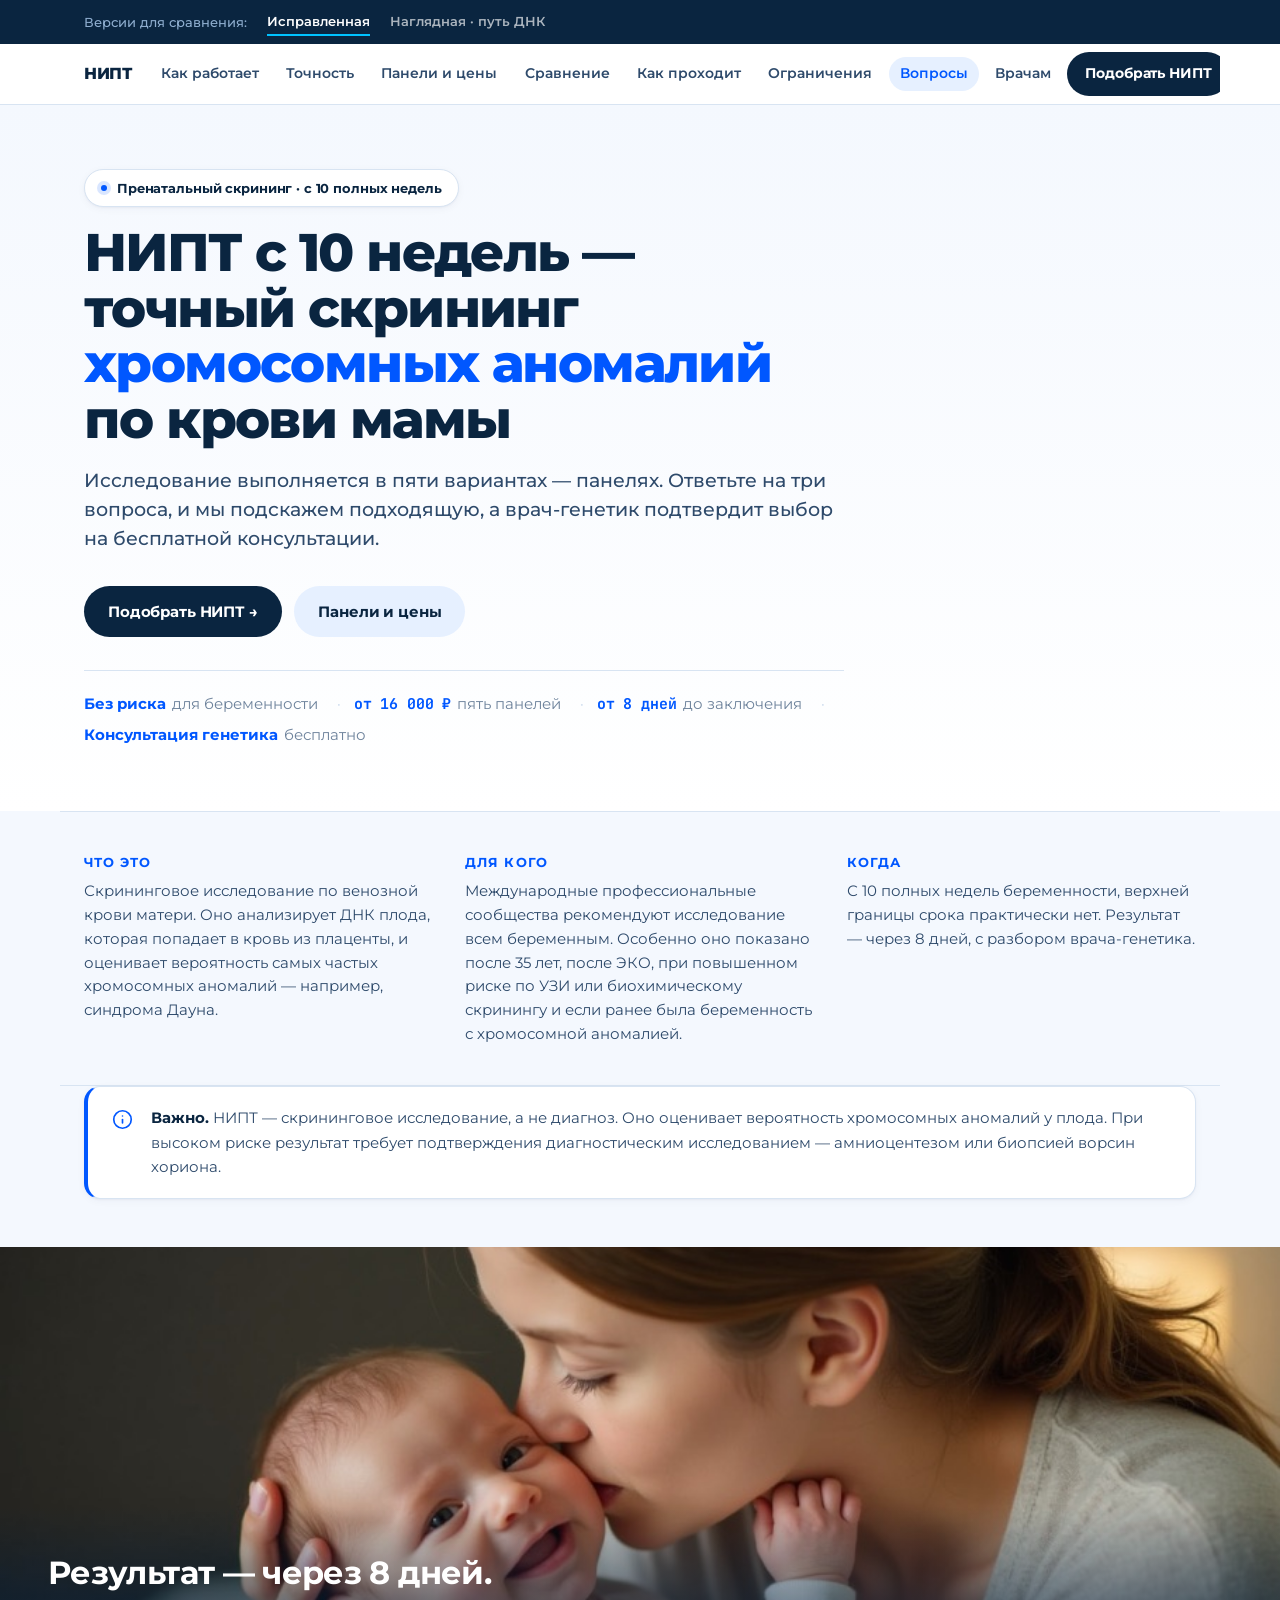
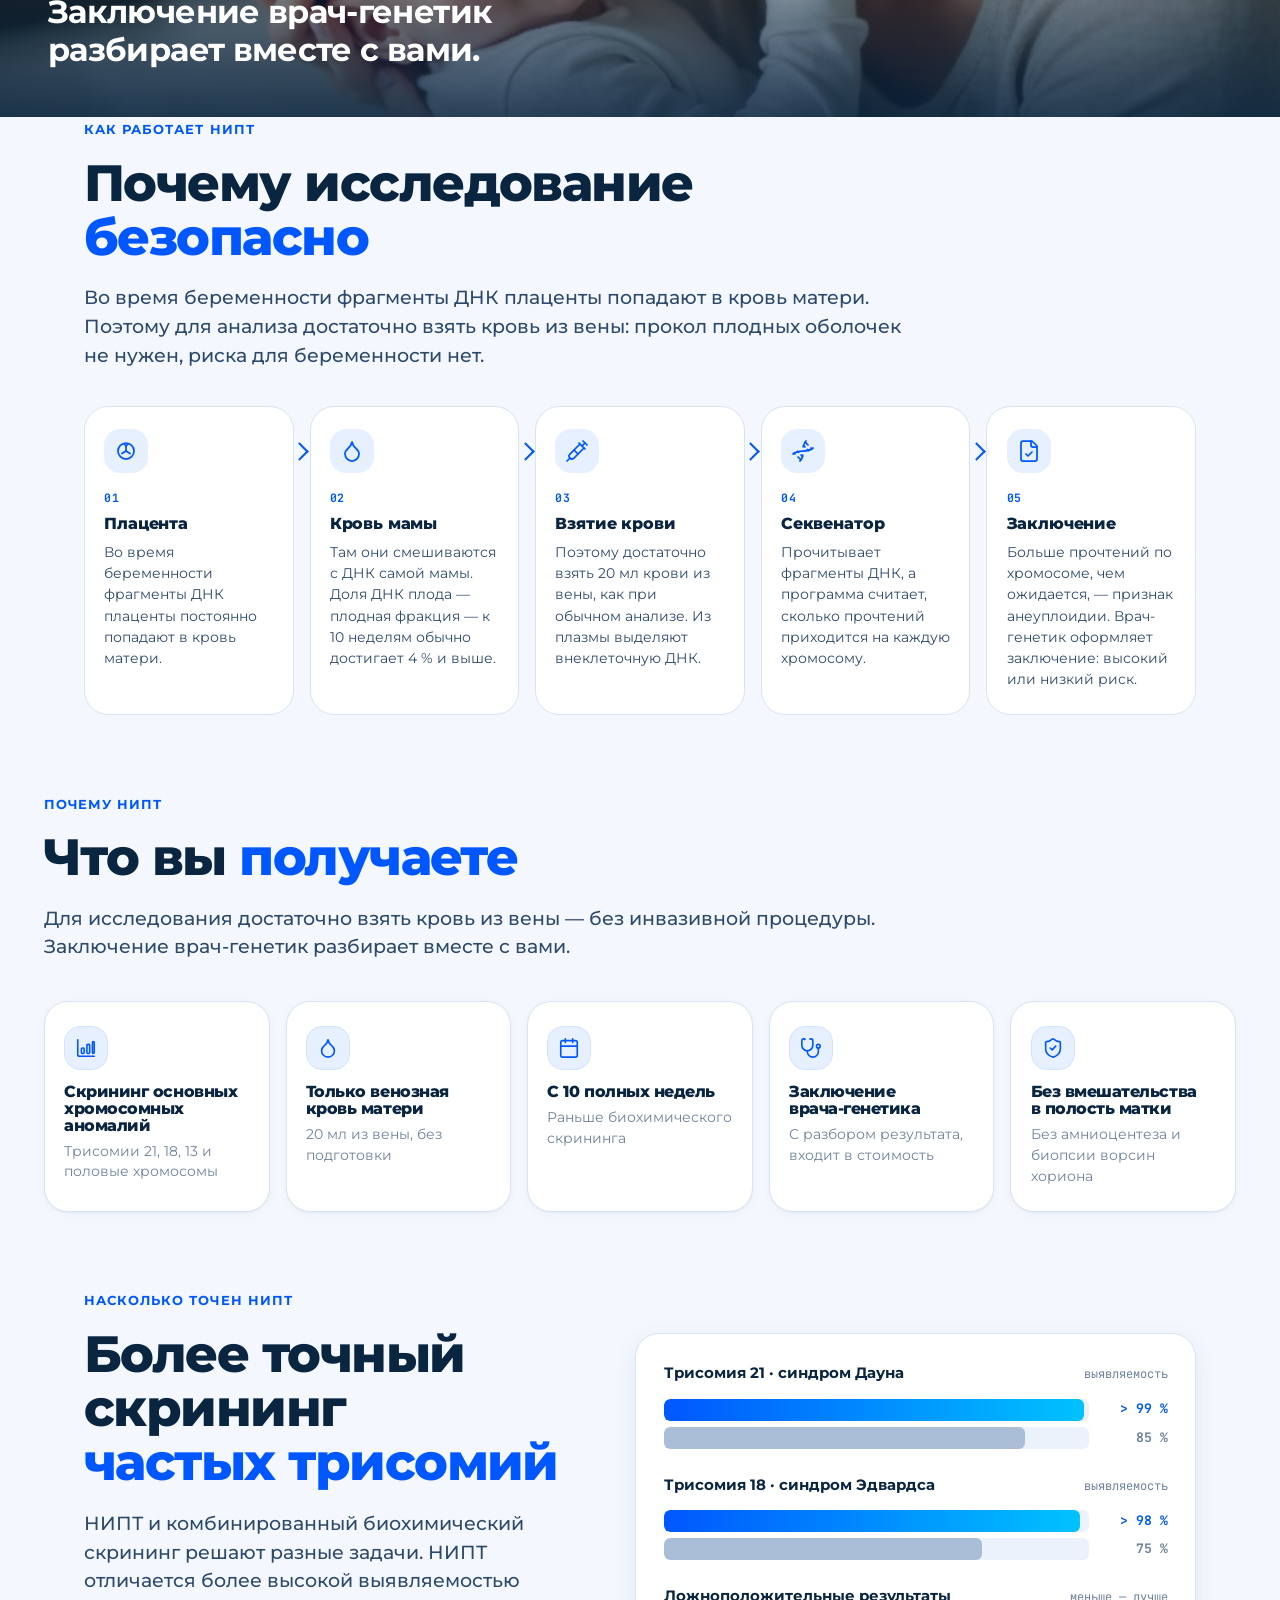
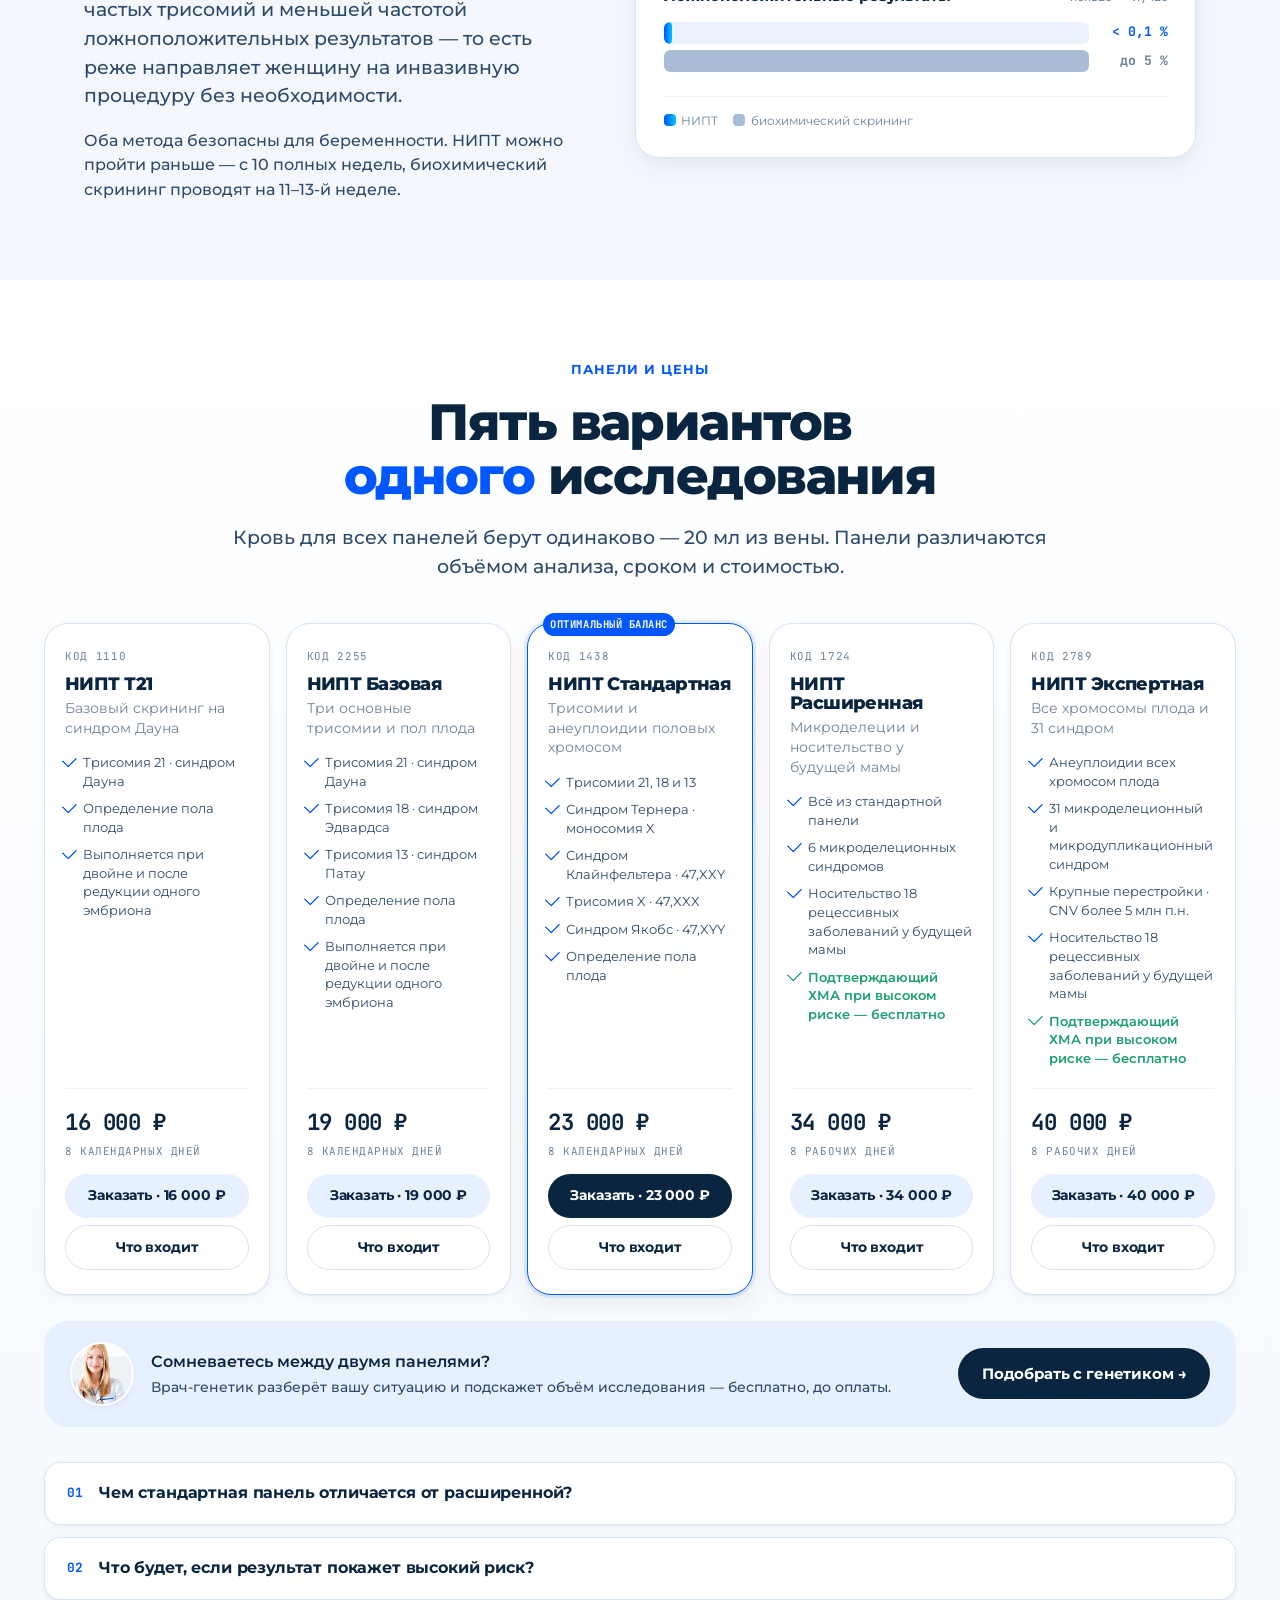
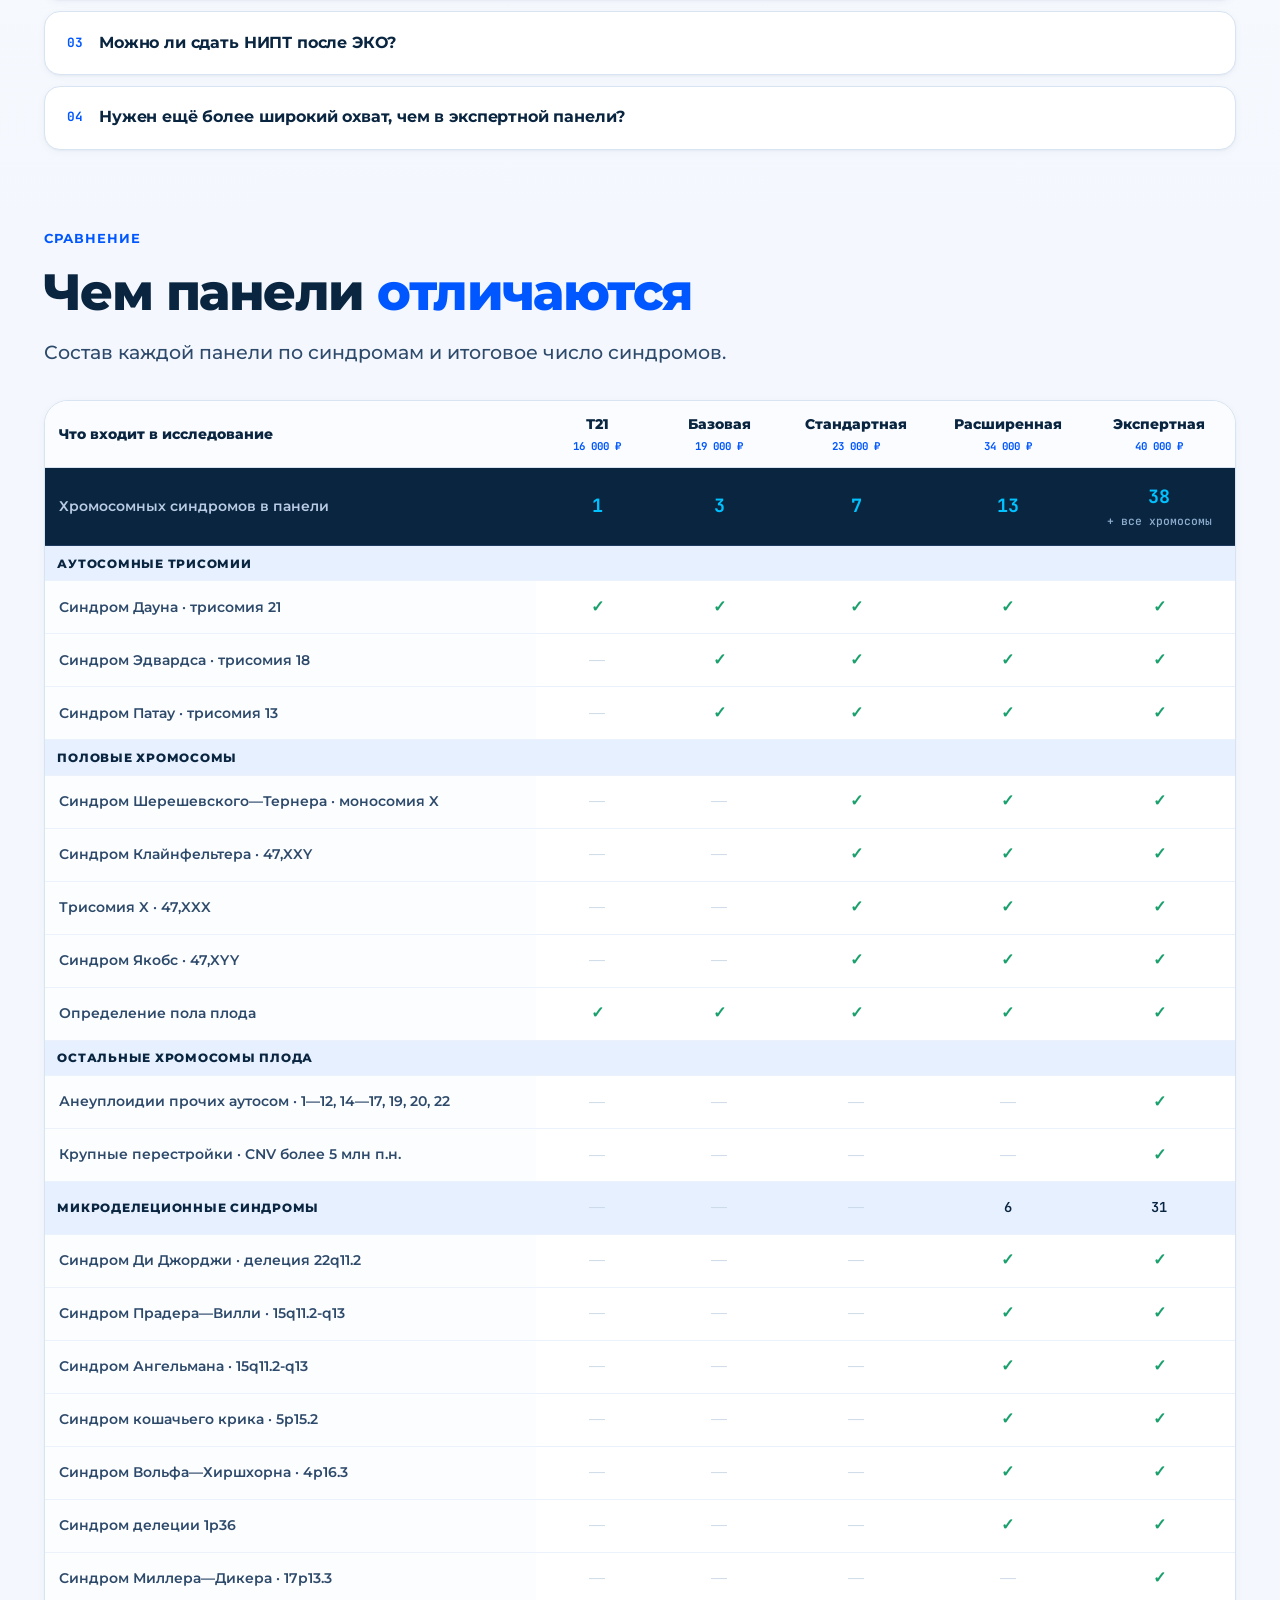
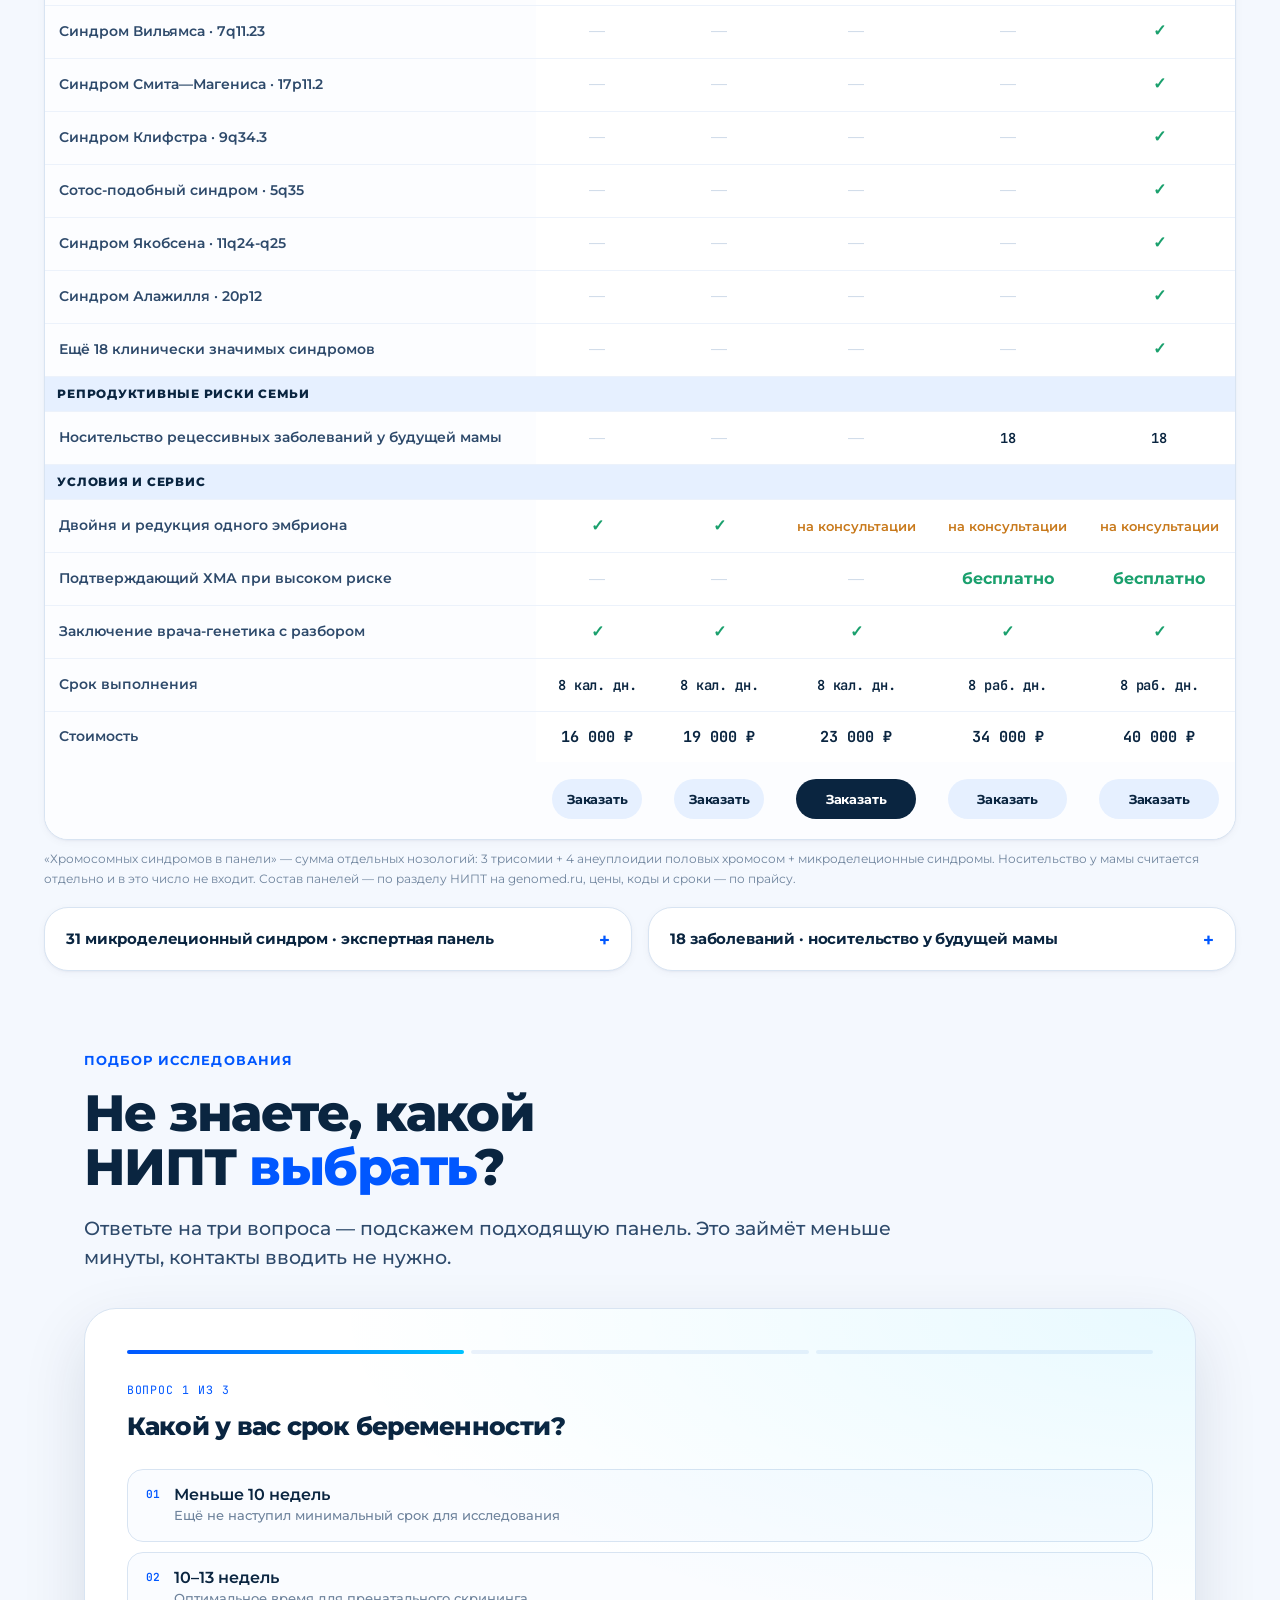
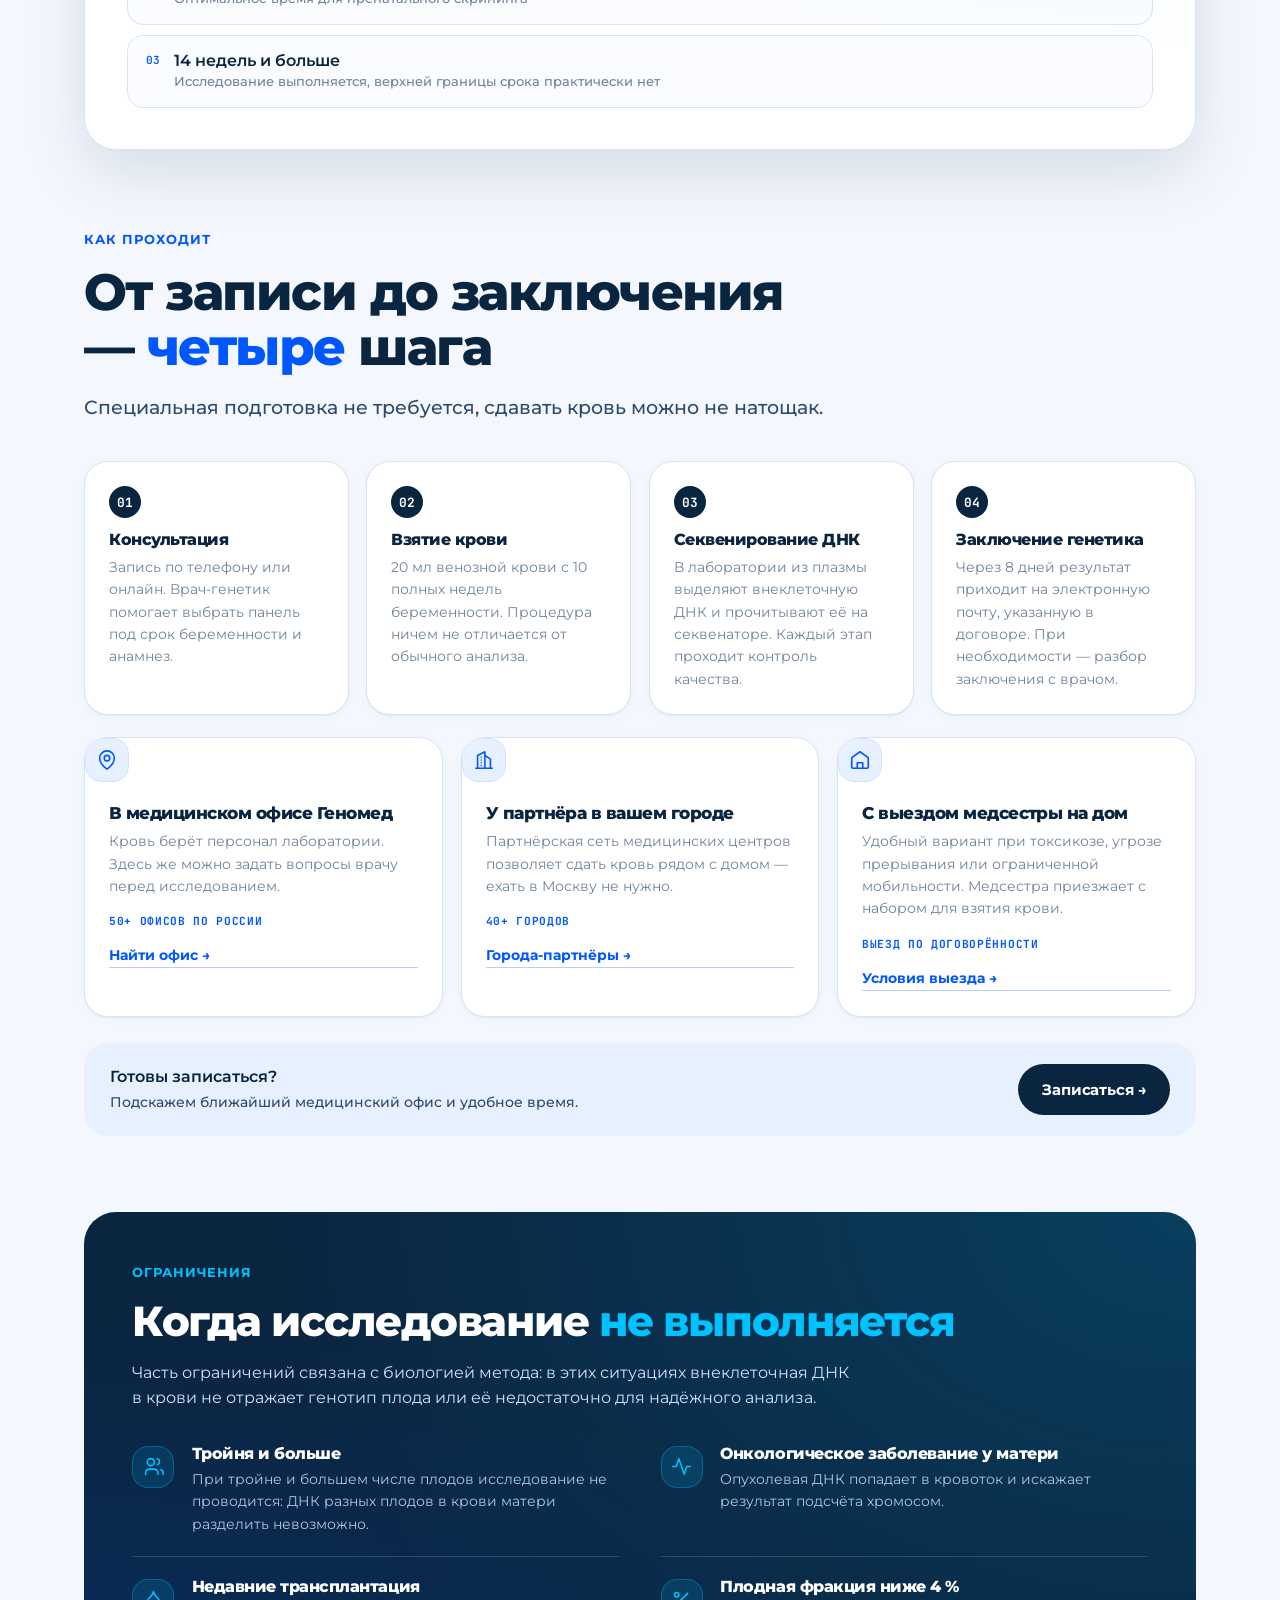
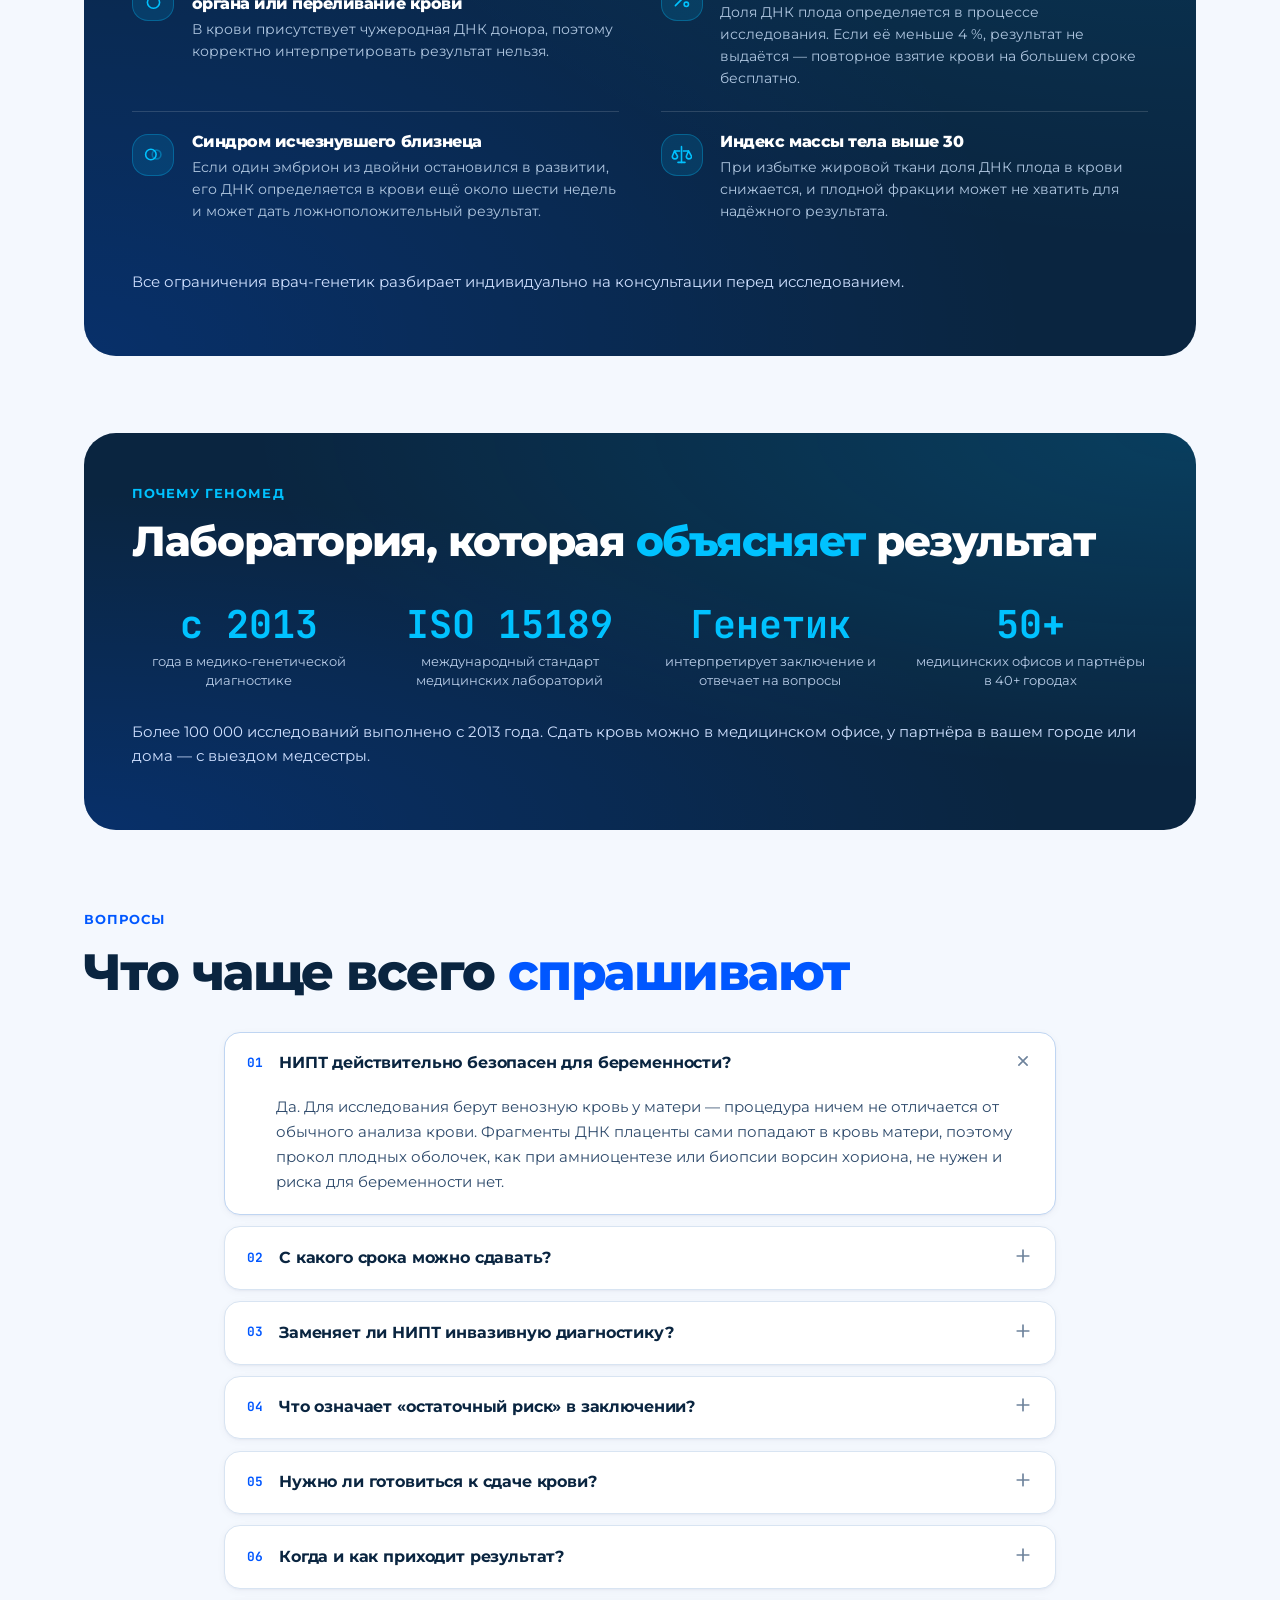
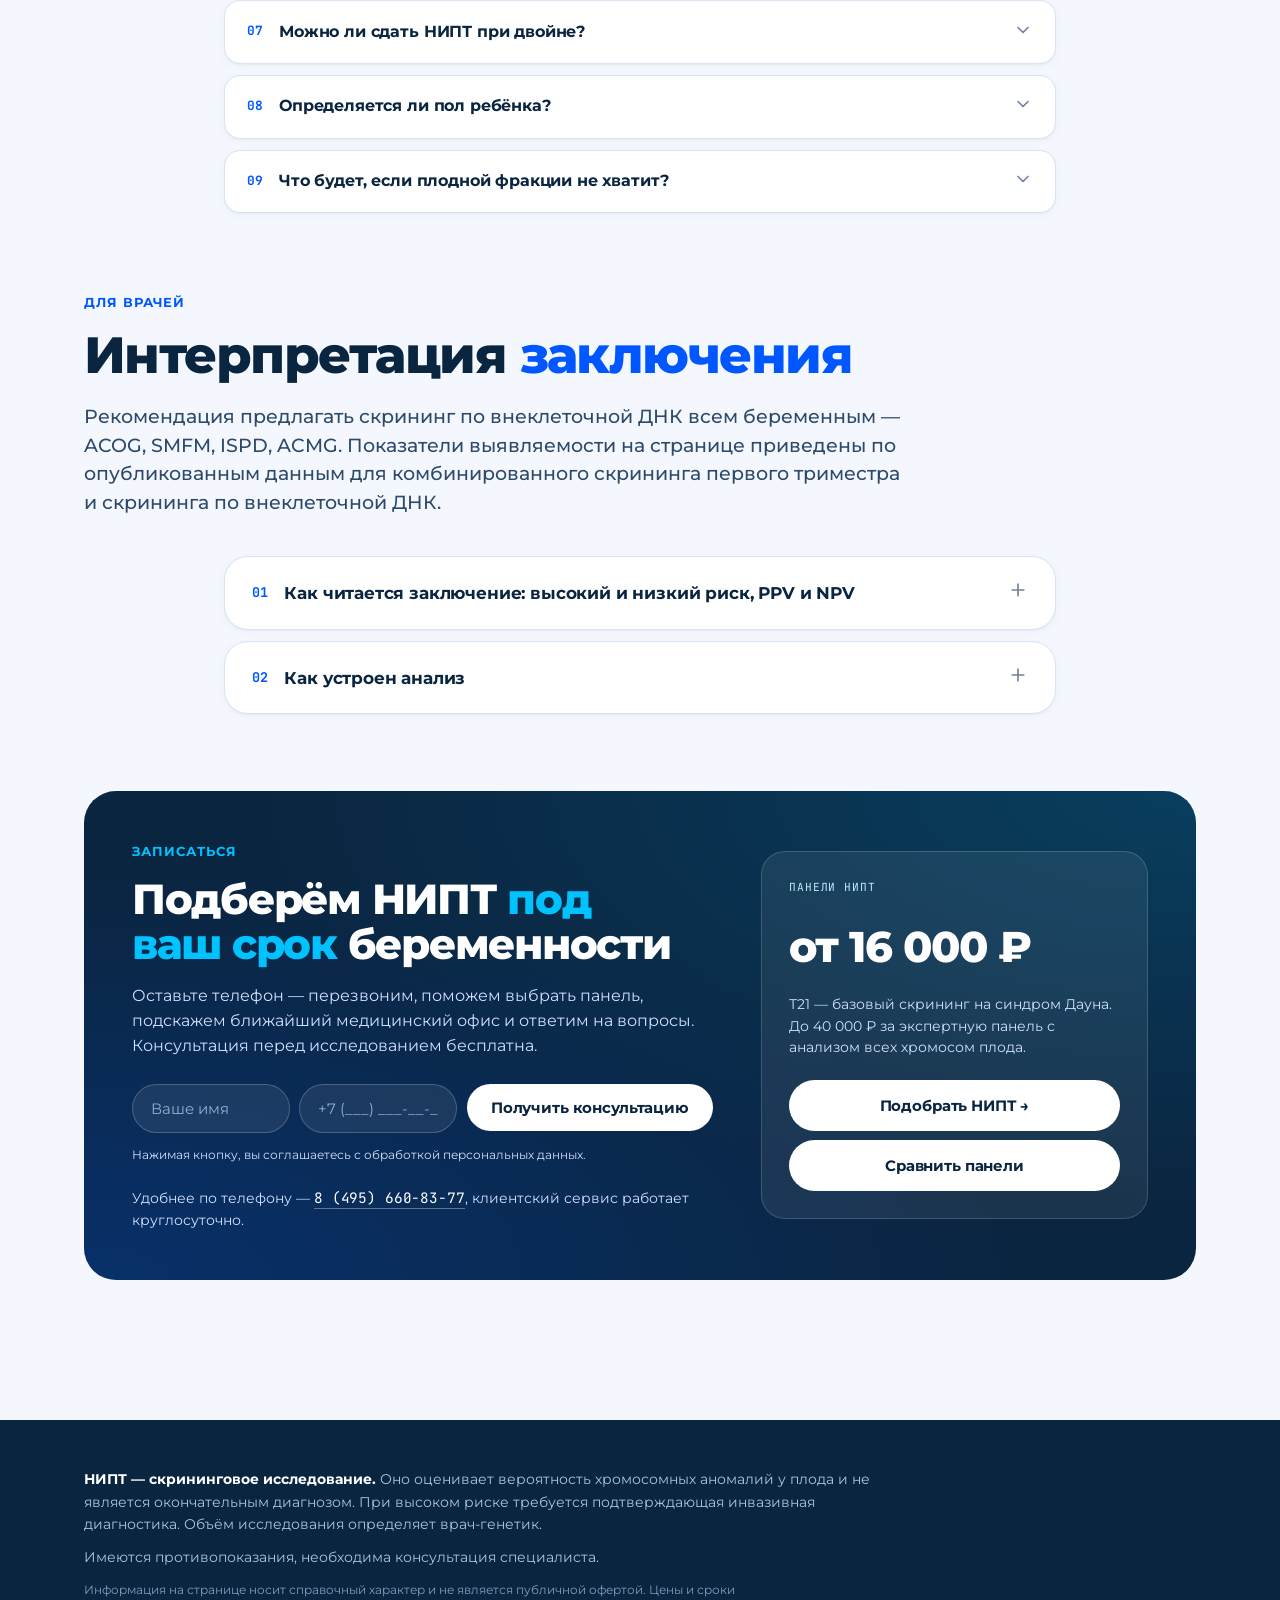
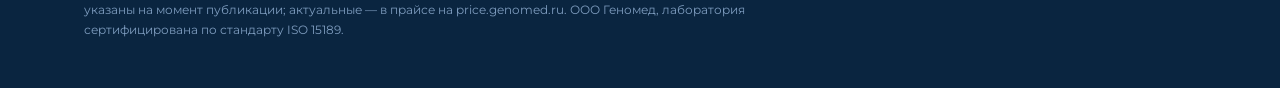
==== index.html @ ecb7acbf "НИПТ: исправленная версия и наглядная с путём ДНК — порядок для пациента, вычитка, раздел для врачей" ====
<!DOCTYPE html>
<html lang="ru">
<head>
<meta charset="utf-8">
<meta name="viewport" content="width=device-width, initial-scale=1">
<meta name="robots" content="noindex, nofollow">
<title>НИПТ — Геномед · исправленная версия</title>
<link rel="preconnect" href="https://fonts.googleapis.com">
<link rel="preconnect" href="https://fonts.gstatic.com" crossorigin>
<link rel="stylesheet" href="https://fonts.googleapis.com/css2?family=Montserrat:wght@400;500;600;700;800;900&family=JetBrains+Mono:wght@400;500;600;700&display=swap">
<style>
:root{
  --bg:#F4F8FE; --bg-card:#FFFFFF; --bg-deep:#0A2540; --bg-deep-2:#102A4C;
  --ink:#0A2540; --ink-2:#2E4A6B; --muted:#6E839C;
  --line:#D8E4F2; --line-soft:#ECF2FB;
  --blue:#0057FF; --blue-2:#0046CC; --cyan:#00C2FF; --cyan-soft:#B8ECFF; --teal:#00A8B5;
  --accent-soft:#E6F0FF;
  --ok:#1AA06D; --ok-soft:#E4F7EF; --warn:#C8791B; --warn-soft:#FFF2E0; --stop:#D2453E; --stop-soft:#FDEBEA;
  --shadow-sm:0 1px 2px rgba(10,37,64,.04),0 2px 8px rgba(10,37,64,.04);
  --shadow-md:0 8px 24px rgba(10,37,64,.08);
  --shadow-lg:0 24px 64px rgba(10,37,64,.12);
  --r-sm:8px; --r-md:16px; --r-lg:24px; --r-xl:32px;
  --disp:"Montserrat",-apple-system,BlinkMacSystemFont,"Segoe UI",sans-serif;
  --body:"Montserrat",-apple-system,BlinkMacSystemFont,"Segoe UI",sans-serif;
  --mono:"JetBrains Mono",ui-monospace,"SF Mono",Menlo,Consolas,monospace;
  --maxw:1160px;
}
*{box-sizing:border-box}
img{max-width:100%;display:block} a{color:inherit;text-decoration:none}
:focus-visible{outline:2.5px solid var(--blue);outline-offset:3px}
.wrap{max-width:var(--maxw);margin-inline:auto !important;padding-inline:24px}
section{padding-block:clamp(3em,6vw,5.5em)}
.mono{font-family:var(--mono);font-feature-settings:"tnum"1,"zero"1;letter-spacing:-.01em}

h1,h2,h3,h4{font-family:var(--disp);font-weight:800;letter-spacing:-.03em;line-height:1.06;margin:0 !important;text-wrap:balance}
h1{font-size:clamp(2.1em,4.4vw,3.3em) !important;line-height:1.05}
h2{font-size:clamp(30px,4vw,54px) !important;margin:0 0 18px !important}
h3{font-size:1.15em !important}
h1 em,h2 em,h3 em{font-style:normal;color:var(--blue)}
.lead{color:var(--ink-2);font-size:clamp(1em,1.5vw,1.16em);max-width:64ch;margin:1.1em 0 0;font-weight:500}
.muted{color:var(--muted)}
.center{text-align:center}
.center .lead{margin-inline:auto !important}

.lnipt {margin:0;background:var(--bg);color:var(--ink);font-family:var(--body);font-weight:500;
  font-size:16px;line-height:1.55;-webkit-font-smoothing:antialiased;overflow-x:hidden;overflow-wrap:break-word}

/* eyebrows */
.eyebrow{display:inline-flex;align-items:center;gap:10px;padding:8px 16px;border:1px solid var(--line);
  border-radius:100px;font-size:13px;font-weight:700;letter-spacing:-.01em;background:#fff;margin:0 0 1.4em;
  box-shadow:var(--shadow-sm)}
.eyebrow::before{content:"";width:6px;height:6px;border-radius:50%;background:var(--blue);
  box-shadow:0 0 0 4px rgba(0,87,255,.15);animation:pulse 2s infinite;flex:none}
@keyframes pulse{0%,100%{box-shadow:0 0 0 4px rgba(0,87,255,.15)}50%{box-shadow:0 0 0 7px rgba(0,87,255,.05)}}
@media(prefers-reduced-motion:reduce){.eyebrow::before{animation:none}}
.section-eyebrow{display:inline-block;font-size:13px;font-weight:700;letter-spacing:.08em;
  text-transform:uppercase;color:var(--blue);margin-bottom:16px}
.section-head h2{max-width:780px}
.section-head .lead{max-width:64ch}
.section-head.center h2,.section-head.center .lead{margin-inline:auto !important}

/* buttons */
.btn-lnipt{display:inline-flex;align-items:center;justify-content:center;gap:8px;padding:14px 24px;border-radius:100px;
  font-weight:700;font-size:15px;letter-spacing:-.01em;border:none;cursor:pointer;transition:transform .2s,box-shadow .2s,background .2s;
  font-family:inherit;text-align:center}
.btn-lnipt--primary{background:var(--bg-deep);color:#fff !important;position:relative;overflow:hidden}
.btn-lnipt--primary::before{content:"";position:absolute;inset:0;
  background:linear-gradient(135deg,var(--blue),var(--cyan) 120%);opacity:0;transition:opacity .3s}
.btn-lnipt--primary:hover::before{opacity:1}
.btn-lnipt--primary>*{position:relative;z-index:1}
.btn-lnipt--primary:hover,.btn-lnipt--secondary:hover{transform:translateY(-1px);box-shadow:var(--shadow-md)}
.btn-lnipt--secondary{background:var(--accent-soft);color:var(--ink) !important}
.btn-lnipt--light{background:#fff;color:var(--ink) !important}
.btn-lnipt--sm{padding:11px 18px;font-size:14px}

/* hero */
.hero{padding:clamp(2.5em,5vw,4.5em) 0 clamp(3em,5vw,4.5em);
  background:linear-gradient(180deg,#F4F8FE 0%,#FFFFFF 100%)}
.nw{white-space:nowrap}
.hero__grid{display:grid;grid-template-columns:1.12fr .88fr;gap:clamp(2em,4vw,3.5em);align-items:center}
.hero__grid>*{min-width:0}
@media(max-width:940px){.hero__grid{grid-template-columns:1fr}}
.hero-cta{display:flex;flex-wrap:wrap;gap:.8em;margin-top:2em}
.stats{display:grid;grid-template-columns:repeat(4,1fr);gap:1em;margin-top:2.4em;
  border-top:1px solid var(--line);padding-top:1.5em}
.stats>div{min-width:0}
.stats .n{font-family:var(--mono);font-feature-settings:"tnum"1;font-weight:700;font-size:clamp(1.3em,2.4vw,1.75em);
  color:var(--blue);line-height:1}
.stats .c{color:var(--muted);font-size:.8em;margin-top:.45em;line-height:1.35}
@media(max-width:560px){.stats{grid-template-columns:repeat(2,1fr);gap:1.2em}}

/* карточка-отчёт */
.report{background:var(--bg-card);border-radius:var(--r-lg);padding:1.6em;box-shadow:var(--shadow-lg);
  border:1px solid var(--line-soft);min-width:0}
.report .rhead{display:flex;justify-content:space-between;align-items:baseline;gap:1em;
  border-bottom:1px solid var(--line);padding-bottom:.95em;margin-bottom:1.1em}
.report .rhead b{font-family:var(--disp);font-weight:800;font-size:1.05em;letter-spacing:-.02em}
.report .rhead small{font-family:var(--mono);color:var(--muted);font-size:.68em;white-space:nowrap;
  letter-spacing:.02em;text-transform:uppercase}
.rrow{margin:.95em 0}
.rrow .rl{display:flex;justify-content:space-between;align-items:center;gap:.6em;font-size:.86em;
  margin-bottom:.4em;font-weight:600}
.rrow .rl span:first-child{min-width:0}
.chip{font-weight:700;font-size:.8em;padding:.2em .6em;border-radius:100px;white-space:nowrap;flex:none;
  letter-spacing:.01em}
.chip.ok{background:var(--ok-soft);color:var(--ok)}
.chip.warn{background:var(--warn-soft);color:var(--warn)}
.chip.stop{background:var(--stop-soft);color:var(--stop)}
.chip.blue{background:var(--accent-soft);color:var(--blue)}
.bar{height:7px;border-radius:100px;background:var(--line-soft);overflow:hidden}
.bar>i{display:block;height:100%;border-radius:100px;background:linear-gradient(90deg,var(--blue),var(--cyan))}
.bar.calm>i{background:linear-gradient(90deg,var(--ok),#5CD1A4)}
.rfoot{margin-top:1.2em;padding-top:.95em;border-top:1px solid var(--line-soft);
  font-size:.74em;color:var(--muted);line-height:1.5}
.rfoot b{color:var(--ink-2)}

/* тёмная плашка */
.deep{position:relative;overflow:hidden;background:var(--bg-deep);color:#fff;border-radius:var(--r-xl);
  padding:clamp(1.8em,4vw,3em)}
.deep::before{content:"";position:absolute;inset:0;pointer-events:none;
  background:radial-gradient(ellipse at top right,rgba(0,194,255,.16),transparent 60%),
             radial-gradient(ellipse at bottom left,rgba(0,87,255,.22),transparent 60%)}
.deep>*{position:relative}
.deep h2,.deep h3{color:#fff}
.deep p{color:#CFE0FF}
.deep .big{font-family:var(--disp);font-weight:800;font-size:clamp(3.4em,9vw,6em);color:var(--cyan);
  line-height:.92;letter-spacing:-.04em;white-space:nowrap}
.deep-grid{display:grid;grid-template-columns:auto 1fr;gap:clamp(1.4em,4vw,3em);align-items:center}
.deep-grid>*{min-width:0}
@media(max-width:720px){.deep-grid{grid-template-columns:1fr}}

/* карточки */
.cards{display:grid;grid-template-columns:repeat(3,1fr);gap:1.1em}
.cards.c2{grid-template-columns:repeat(2,1fr)}
.cards>*{min-width:0}
@media(max-width:860px){.cards{grid-template-columns:repeat(2,1fr)}}
@media(max-width:640px){.cards,.cards.c2{grid-template-columns:1fr}}
.fcard{background:var(--bg-card);border:1px solid var(--line);border-radius:var(--r-lg);padding:1.7em;
  box-shadow:var(--shadow-sm);min-width:0;transition:transform .2s,box-shadow .2s}
.fcard:hover{transform:translateY(-2px);box-shadow:var(--shadow-md)}
.fcard .n{font-family:var(--mono);font-weight:700;font-size:.78em;color:var(--blue);letter-spacing:.06em;
  text-transform:uppercase}
.fcard h3{margin:.75em 0 .55em !important}
.fcard p{color:var(--muted);font-size:.95em;margin:0}
.badge{display:inline-flex;align-items:center;justify-content:center;width:44px;height:44px;
  border-radius:var(--r-md);background:var(--accent-soft);color:var(--blue);border:1px solid #D3E3FF;flex:none}
.badge svg{width:22px;height:22px}

/* блок PPV/NPV */
.risk-grid{display:grid;grid-template-columns:1fr 1fr;gap:1.1em}
.risk-grid>*{min-width:0}
@media(max-width:760px){.risk-grid{grid-template-columns:1fr}}
.risk{background:#fff;border:1px solid var(--line);border-radius:var(--r-lg);padding:1.7em;box-shadow:var(--shadow-sm);
  position:relative;overflow:hidden}
.risk::after{content:"";position:absolute;left:0;top:0;bottom:0;width:4px}
.risk.hi::after{background:linear-gradient(180deg,var(--warn),#E9A64B)}
.risk.lo::after{background:linear-gradient(180deg,var(--ok),#5CD1A4)}
.risk .tag{display:inline-flex;align-items:center;gap:.5em;font-family:var(--mono);font-size:.72em;font-weight:700;
  letter-spacing:.08em;text-transform:uppercase}
.risk.hi .tag{color:var(--warn)} .risk.lo .tag{color:var(--ok)}
.risk .thr{font-family:var(--mono);font-weight:700;font-size:clamp(1.5em,3vw,2em);margin:.7em 0 .1em;
  letter-spacing:-.02em}
.risk p{color:var(--muted);font-size:.93em;margin:.7em 0 0}
.risk .metric{margin-top:1.1em;padding-top:1em;border-top:1px solid var(--line-soft);font-size:.9em;color:var(--ink-2)}
.risk .metric b{font-family:var(--mono);font-weight:700}

.ppv{margin-top:1.6em;background:#fff;border:1px solid var(--line);border-radius:var(--r-lg);
  padding:1.7em;box-shadow:var(--shadow-sm)}
.ppv h3{margin:0 0 .35em !important}
.ppv .sub{color:var(--muted);font-size:.9em;margin:0 0 1.4em}
.ppv-row{display:grid;grid-template-columns:1fr 84px;gap:1em;align-items:center;margin:.95em 0}
.ppv-row>*{min-width:0}
.ppv-row .lbl{font-weight:600;font-size:.93em}
.ppv-row .lbl small{display:block;color:var(--muted);font-weight:500;font-size:.78em;margin-top:.1em}
.ppv-row .val{font-family:var(--mono);font-weight:700;font-size:1em;text-align:right;color:var(--blue)}
.ppv-row .track{grid-column:1/-1;height:7px;border-radius:100px;background:var(--line-soft);overflow:hidden;margin-top:-.35em}
.ppv-row .track>i{display:block;height:100%;border-radius:100px;background:linear-gradient(90deg,var(--blue),var(--cyan))}
.note{display:flex;gap:.9em;align-items:flex-start;margin-top:1.6em;background:var(--warn-soft);
  border:1px solid #F3DFC0;border-radius:var(--r-md);padding:1.15em 1.3em}
.note svg{width:20px;height:20px;color:var(--warn);flex:none;margin-top:.15em}
.note p{margin:0;font-size:.92em;color:#7A4E12;line-height:1.55}
.note p b{color:#5E3A0A}

/* сравнение НИПТ vs биохимия */
.cmp{display:grid;grid-template-columns:1fr 1.15fr;gap:clamp(2em,5vw,4em);align-items:center}
.cmp>*{min-width:0}
@media(max-width:900px){.cmp{grid-template-columns:1fr}}
.cmp-card{background:#fff;border:1px solid var(--line);border-radius:var(--r-lg);padding:1.7em;box-shadow:var(--shadow-md)}
.cmp-item{margin:1.5em 0}
.cmp-item:first-child{margin-top:0} .cmp-item:last-child{margin-bottom:0}
.cmp-item .t{display:flex;justify-content:space-between;align-items:baseline;gap:.8em;margin-bottom:.85em}
.cmp-item .t b{font-size:.95em} .cmp-item .t small{color:var(--muted);font-size:.75em;font-family:var(--mono)}
.cmp-line{display:grid;grid-template-columns:1fr 68px;gap:.7em;align-items:center;margin:.4em 0}
.cmp-line>*{min-width:0}
.cmp-line .bar2{height:22px;border-radius:6px;background:var(--line-soft);overflow:hidden}
.cmp-line .bar2>i{display:block;height:100%;border-radius:6px}
.cmp-line.a .bar2>i{background:linear-gradient(90deg,var(--blue),var(--cyan))}
.cmp-line.b .bar2>i{background:#A9BDD6}
.cmp-line .v{font-family:var(--mono);font-weight:700;font-size:.82em;text-align:right}
.cmp-line.a .v{color:var(--blue)} .cmp-line.b .v{color:var(--muted)}
.cmp-legend{display:flex;gap:1.2em;flex-wrap:wrap;margin-top:1.3em;padding-top:1.1em;border-top:1px solid var(--line-soft);
  font-size:.78em;color:var(--muted)}
.cmp-legend span{display:inline-flex;align-items:center;gap:.45em}
.cmp-legend i{width:12px;height:12px;border-radius:4px;display:inline-block}
.src{font-size:.76em;color:var(--muted);margin-top:1.2em;line-height:1.5}

/* панели */
.panels{display:grid;grid-template-columns:repeat(5,1fr);gap:1em;align-items:stretch}
@media(max-width:1120px){.panels{grid-template-columns:repeat(3,1fr)}}
@media(max-width:820px){.panels{grid-template-columns:repeat(2,1fr)}}
@media(max-width:560px){.panels{grid-template-columns:1fr}}
.panels>*{min-width:0}
.panel{background:#fff;border:1px solid var(--line);border-radius:var(--r-lg);padding:1.5em 1.25em;
  display:flex;flex-direction:column;box-shadow:var(--shadow-sm);position:relative;transition:transform .2s,box-shadow .2s}
.panel:hover{transform:translateY(-3px);box-shadow:var(--shadow-md)}
.panel.pop{border-color:var(--blue);box-shadow:0 0 0 3px rgba(0,87,255,.09),var(--shadow-md)}
.panel .flag{position:absolute;top:-11px;left:1.4em;background:var(--blue);color:#fff;font-size:.66em;
  font-weight:700;letter-spacing:.05em;text-transform:uppercase;padding:.3em .7em;border-radius:100px;
  font-family:var(--mono)}
.panel .code{font-family:var(--mono);font-size:.68em;color:var(--muted);letter-spacing:.06em;text-transform:uppercase}
.panel h3{margin:.5em 0 .3em !important;font-size:1.15em !important}
.panel .desc{color:var(--muted);font-size:.85em;margin:0 0 1.1em;line-height:1.45}
.panel ul{list-style:none;margin:0 0 1.3em;padding:0;display:grid;gap:.55em}
.panel li{position:relative;padding-left:1.35em;font-size:.83em;color:var(--ink-2);line-height:1.4}
.panel li::before{content:"";position:absolute;left:0;top:.42em;width:13px;height:9px;
  border-left:2px solid var(--blue);border-bottom:2px solid var(--blue);transform:rotate(-45deg) scale(.85);
  transform-origin:left center;border-radius:1px}
.panel li.plus{color:var(--ok);font-weight:600}
.panel li.plus::before{border-color:var(--ok)}
.panel .price{margin-top:auto;padding-top:1em;border-top:1px solid var(--line-soft)}
.panel .price .p{font-family:var(--mono);font-weight:700;font-size:1.4em;letter-spacing:-.02em}
.panel .price .term{font-family:var(--mono);font-size:.68em;color:var(--muted);letter-spacing:.05em;
  text-transform:uppercase;margin-top:.3em}
.panel .btn-lnipt{margin-top:1em;width:100%}
.panels-note{margin-top:1.4em;background:var(--accent-soft);border-radius:var(--r-md);padding:1.15em 1.3em;
  font-size:.9em;color:var(--ink-2)}
.panels-note b{font-weight:700}

/* таблица */
.tablewrap{overflow-x:auto;border:1px solid var(--line);border-radius:var(--r-lg);background:#fff;
  box-shadow:var(--shadow-sm);-webkit-overflow-scrolling:touch}
table{border-collapse:collapse;width:100%;min-width:720px;font-size:1em}
th,td{padding:.85em 1em;text-align:center;border-bottom:1px solid var(--line-soft)}
thead th{background:#FAFCFF;font-family:var(--disp);font-weight:800;font-size:.9em;position:sticky;top:0;
  border-bottom:1px solid var(--line)}
thead th .pr{display:block;font-family:var(--mono);font-size:.75em;color:var(--blue);font-weight:700;margin-top:.2em}
tbody th{text-align:left;font-weight:600;color:var(--ink-2);font-size:.87em;background:#FCFDFF}
tbody tr:last-child td,tbody tr:last-child th{border-bottom:none}
td.y{color:var(--ok);font-weight:700}
td.n{color:#C3D2E4}
td .mono{font-size:.82em}
.thint{font-size:.78em;color:var(--muted);margin-top:.8em}

/* шаги */
.steps{display:grid;grid-template-columns:repeat(4,1fr);gap:1.1em;counter-reset:s}
.steps>*{min-width:0}
@media(max-width:900px){.steps{grid-template-columns:repeat(2,1fr)}}
@media(max-width:520px){.steps{grid-template-columns:1fr}}
.step{background:#fff;border:1px solid var(--line);border-radius:var(--r-lg);padding:1.5em;box-shadow:var(--shadow-sm)}
.step .n{font-family:var(--mono);font-weight:700;font-size:.8em;color:#fff;background:var(--bg-deep);
  width:32px;height:32px;border-radius:50%;display:flex;align-items:center;justify-content:center;margin-bottom:1em}
.step h3{font-size:1.02em !important;margin:0 0 .45em !important}
.step p{color:var(--muted);font-size:.9em;margin:0}

/* где сдать */
.where{display:grid;grid-template-columns:repeat(3,1fr);gap:1.1em;margin-top:1.4em}
.where>*{min-width:0}
@media(max-width:860px){.where{grid-template-columns:1fr}}
.wcard{background:#fff;border:1px solid var(--line);border-radius:var(--r-lg);padding:1.6em;box-shadow:var(--shadow-sm)}
.wcard h3{font-size:1.05em !important;margin:.9em 0 .5em !important}
.wcard p{color:var(--muted);font-size:.9em;margin:0 0 1em}
.wcard .tagline{font-family:var(--mono);font-size:.7em;font-weight:700;color:var(--blue);letter-spacing:.06em;
  text-transform:uppercase}

/* доверие */
.trust{display:grid;grid-template-columns:repeat(4,1fr);gap:1.6em;text-align:center}
.trust>*{min-width:0}
@media(max-width:760px){.trust{grid-template-columns:repeat(2,1fr);gap:2em 1em}}
.trust .n{font-family:var(--mono);font-weight:700;font-size:clamp(1.6em,3.4vw,2.4em);color:var(--cyan);line-height:1}
.trust .c{color:#B9CDE8;font-size:.84em;margin-top:.6em;line-height:1.4}

/* отзывы */
.revs{display:grid;grid-template-columns:repeat(3,1fr);gap:1.1em}
.revs>*{min-width:0}
@media(max-width:900px){.revs{grid-template-columns:repeat(2,1fr)}}
@media(max-width:640px){.revs{grid-template-columns:1fr}}
.rev{background:#fff;border:1px solid var(--line);border-radius:var(--r-lg);padding:1.6em;box-shadow:var(--shadow-sm);
  display:flex;flex-direction:column}
.rev .stars{color:#F0A81E;font-size:.9em;letter-spacing:.1em;margin-bottom:.9em}
.rev p{margin:0 0 1.3em;font-size:.94em;color:var(--ink-2);line-height:1.6}
.rev .who{margin-top:auto;display:flex;align-items:center;gap:.8em;padding-top:1em;border-top:1px solid var(--line-soft)}
.rev .av{width:38px;height:38px;border-radius:50%;background:var(--accent-soft);color:var(--blue);
  display:flex;align-items:center;justify-content:center;font-weight:800;flex:none;font-family:var(--disp)}
.rev .who b{display:block;font-size:.9em}
.rev .who small{color:var(--muted);font-size:.76em;font-family:var(--mono)}

/* faq */
.faq{display:grid;gap:.7em;max-width:880px}
details{background:#fff;border:1px solid var(--line);border-radius:var(--r-md);padding:0;box-shadow:var(--shadow-sm)}
details[open]{border-color:#BFD5F2}
summary{cursor:pointer;list-style:none;padding:1.15em 1.4em;display:flex;gap:1em;align-items:flex-start;
  font-weight:700;font-size:1em;letter-spacing:-.01em}
summary::-webkit-details-marker{display:none}
summary .faq__n{font-family:var(--mono);color:var(--blue);font-size:.8em;flex:none;padding-top:.15em}
summary .q{flex:1;min-width:0}
summary .ic{flex:none;width:20px;height:20px;color:var(--muted);transition:transform .2s}
details[open] summary .ic{transform:rotate(45deg)}
details .a{padding:0 1.4em 1.3em 3.35em;color:var(--ink-2);font-size:.95em;line-height:1.65;margin:0}
@media(max-width:520px){details .a{padding-left:1.4em}}

/* cta */
.cta-grid{display:grid;grid-template-columns:1.2fr .8fr;gap:clamp(1.6em,4vw,3em);align-items:center}
.cta-grid>*{min-width:0}
@media(max-width:820px){.cta-grid{grid-template-columns:1fr}}
.contacts{display:flex;flex-wrap:wrap;gap:.7em;margin-top:1.8em}
.contacts a{display:inline-flex;align-items:center;gap:.5em;padding:12px 20px;border-radius:100px;
  background:rgba(255,255,255,.1);border:1px solid rgba(255,255,255,.2);color:#fff;font-weight:700;font-size:.9em;
  transition:background .2s}
.contacts a:hover{background:rgba(255,255,255,.2)}
.contacts a.tel{background:#fff;color:var(--bg-deep);font-family:var(--mono);border-color:#fff}
.pricebox{background:rgba(255,255,255,.07);border:1px solid rgba(255,255,255,.16);border-radius:var(--r-lg);padding:1.7em}
.pricebox .l{font-family:var(--mono);font-size:.7em;letter-spacing:.08em;text-transform:uppercase;color:var(--cyan-soft)}
.pricebox .p{font-family:var(--disp);font-weight:800;font-size:clamp(2em,5vw,2.7em);color:#fff;letter-spacing:-.03em;
  margin:.4em 0 .3em}
.pricebox p{font-size:.87em;margin:0;color:#CFE0FF}

/* ---------- строка фактов в hero ---------- */
.herofacts{list-style:none;display:flex;flex-wrap:wrap;align-items:baseline;gap:.55em 0;
  margin:2.2em 0 0;padding:1.4em 0 0;border-top:1px solid var(--line);font-size:.93em;color:var(--muted)}
.herofacts li{display:inline-flex;align-items:baseline;gap:.42em;min-width:0;flex-wrap:wrap}
.herofacts li:not(:last-child)::after{content:"\00B7";margin:0 .85em;color:#BFD2E8}
.herofacts b{color:var(--blue);font-weight:700;white-space:nowrap}
@media(max-width:560px){
  .herofacts{display:grid;grid-template-columns:1fr 1fr;gap:1.1em}
  .herofacts li{display:block}
  .herofacts li::after{display:none}
  .herofacts b{display:block;margin-bottom:.15em;white-space:normal}
}

/* ---------- полоса «важно» ---------- */
.notice{display:flex;gap:1.1em;align-items:flex-start;background:#fff;border:1px solid var(--line);
  border-left:4px solid var(--blue);border-radius:var(--r-md);padding:1.2em 1.5em;box-shadow:var(--shadow-sm)}
.notice svg{width:21px;height:21px;color:var(--blue);flex:none;margin-top:.15em}
.notice p{margin:0;font-size:.95em;color:var(--ink-2);line-height:1.6}
.notice b{color:var(--ink)}

/* ---------- подбор панели (квиз) ---------- */
.quiz{background:#fff;border:1px solid var(--line);border-radius:var(--r-xl);
  padding:clamp(1.5em,4vw,2.6em);box-shadow:var(--shadow-lg);position:relative;overflow:hidden}
.quiz::after{content:"";position:absolute;inset:0;pointer-events:none;
  background:radial-gradient(ellipse at top right,rgba(0,194,255,.09),transparent 55%)}
.quiz>*{position:relative}
.quiz__prog{display:flex;gap:.45em;margin-bottom:1.7em}
.quiz__prog i{height:4px;flex:1;border-radius:100px;background:var(--line-soft);transition:background .3s}
.quiz__prog i.on{background:linear-gradient(90deg,var(--blue),var(--cyan))}
.qstep,.qres{display:none}
.qstep.on,.qres.on{display:block;animation:qin .32s ease}
@keyframes qin{from{opacity:0;transform:translateY(6px)}to{opacity:1;transform:none}}
@media(prefers-reduced-motion:reduce){.qstep.on,.qres.on{animation:none}}
.qn{font-family:var(--mono);font-size:.72em;color:var(--blue);letter-spacing:.08em;text-transform:uppercase}
.qstep h3,.qres h3{font-size:clamp(1.15em,2.5vw,1.55em) !important;margin:.55em 0 1.2em !important}
.qopts{display:grid;gap:.6em}
.qopt{display:flex;align-items:flex-start;gap:.9em;width:100%;text-align:left;background:#FAFCFF;
  border:1px solid var(--line);border-radius:var(--r-md);padding:1em 1.2em;font-family:inherit;
  font-weight:600;font-size:.97em;color:var(--ink);cursor:pointer;transition:border-color .18s,background .18s,transform .18s}
.qopt:hover{border-color:#A9C7FF;background:var(--accent-soft);transform:translateX(2px)}
.qopt .k{font-family:var(--mono);font-size:.72em;color:var(--blue);flex:none;padding-top:.18em;min-width:1.1em}
.qopt span.tx{min-width:0}
.qopt small{display:block;font-weight:500;color:var(--muted);font-size:.83em;margin-top:.2em;line-height:1.45}
.qfoot{display:flex;flex-wrap:wrap;gap:1em;align-items:center;justify-content:space-between;
  margin-top:1.6em;padding-top:1.3em;border-top:1px solid var(--line-soft)}
.qfoot p{margin:0;font-size:.79em;color:var(--muted);max-width:60ch;line-height:1.5}
.qlink{background:none;border:none;font-family:inherit;font-weight:700;font-size:.88em;color:var(--blue);
  cursor:pointer;padding:0;display:inline-flex;align-items:center;gap:.4em}
.qlink:hover{color:var(--blue-2)}
.qres__box{background:linear-gradient(135deg,#F4F8FE,#FFFFFF);border:1px solid #C9DDFB;border-radius:var(--r-lg);
  padding:1.6em;display:grid;grid-template-columns:1fr auto;gap:1.4em;align-items:center}
.qres__box>*{min-width:0}
@media(max-width:700px){.qres__box{grid-template-columns:1fr}}
.qres__tag{display:inline-flex;align-items:center;gap:.5em;font-family:var(--mono);font-size:.7em;
  font-weight:700;letter-spacing:.08em;text-transform:uppercase;color:var(--blue);margin-bottom:.6em}
.qres__name{font-family:var(--disp);font-weight:800;font-size:clamp(1.3em,3vw,1.75em);letter-spacing:-.03em}
.qres__why{color:var(--ink-2);font-size:.94em;margin:.7em 0 0;line-height:1.6}
.qres__price{text-align:right}
@media(max-width:700px){.qres__price{text-align:left}}
.qres__price .p{font-family:var(--mono);font-weight:700;font-size:1.6em;letter-spacing:-.02em}
.qres__price .t{font-family:var(--mono);font-size:.68em;color:var(--muted);letter-spacing:.05em;
  text-transform:uppercase;margin-top:.25em}
.qres__cta{display:flex;flex-wrap:wrap;gap:.7em;margin-top:1.4em}

/* ---------- «что вы получите» ---------- */
.bens{display:grid;grid-template-columns:repeat(5,1fr);gap:1em}
.bens>*{min-width:0}
@media(max-width:1020px){.bens{grid-template-columns:repeat(3,1fr)}}
@media(max-width:680px){.bens{grid-template-columns:1fr}}
.ben{background:#fff;border:1px solid var(--line);border-radius:var(--r-lg);padding:1.5em 1.2em;
  box-shadow:var(--shadow-sm);transition:transform .2s,box-shadow .2s}
.ben:hover{transform:translateY(-2px);box-shadow:var(--shadow-md)}
.ben h3{font-size:.98em !important;margin:.95em 0 .4em !important}
.ben p{font-size:.87em;color:var(--muted);margin:0;line-height:1.5}

/* ---------- микро-CTA ---------- */
.mcta{display:flex;flex-wrap:wrap;gap:1em 1.5em;align-items:center;justify-content:space-between;
  background:var(--accent-soft);border-radius:var(--r-lg);padding:1.3em 1.6em;margin-top:1.6em}
.mcta p{margin:0;font-weight:600;font-size:.97em;min-width:0;color:var(--ink)}
.mcta p small{display:block;font-weight:500;color:var(--ink-2);font-size:.87em;margin-top:.2em}

/* ---------- раскрывающийся научный блок ---------- */
details.acc{border-radius:var(--r-lg)}
details.acc>summary{padding:1.35em 1.6em;font-size:1.05em}
details.acc .body{padding:0 1.6em 1.7em}
@media(max-width:520px){details.acc>summary{padding:1.15em 1.2em}details.acc .body{padding:0 1.2em 1.4em}}

/* ---------- таблица: строка CTA ---------- */
tfoot td,tfoot th{border-bottom:none;padding-top:1.1em;padding-bottom:1.2em;background:#FCFDFF}
tfoot .btn-lnipt{width:100%;padding:10px 12px;font-size:13px}
tbody td.price-cell{font-family:var(--mono);font-weight:700;font-size:.95em;color:var(--ink)}

/* ---------- липкий CTA на мобиле ---------- */
.sticky-cta{display:none}
@media(max-width:720px){
  .sticky-cta{display:flex;position:fixed;left:0;right:0;bottom:0;z-index:60;gap:.55em;
    padding:.7em 1em calc(.7em + env(safe-area-inset-bottom));background:rgba(255,255,255,.95);
    backdrop-filter:blur(14px);border-top:1px solid var(--line);box-shadow:0 -4px 20px rgba(10,37,64,.07)}
  .sticky-cta .btn-lnipt{flex:1;padding:13px 10px;font-size:14px;min-width:0}
  body{padding-bottom:80px}
}

/* ============================================================
   ДОБАВЛЕНИЯ К СТИЛЯМ ЛЕНДИНГА
   .demobar / .hint — служебные, на боевую страницу не переносятся.
   Остальное — навигация, форма, таблица, дисклеймер — рабочее.
   ============================================================ */

body{background:var(--bg);color:var(--ink);font-family:var(--body);font-size:16px;line-height:1.55;margin:0;
  -webkit-font-smoothing:antialiased;padding-top:var(--chrome-h)}
:root{--chrome-h:0px}
[hidden]{display:none !important}
section[id],#compare{scroll-margin-top:calc(var(--chrome-h) + 60px)}

/* ——— якорная навигация страницы ——— */
.lnav{position:sticky;top:var(--chrome-h);z-index:70;background:rgba(255,255,255,.94);
  backdrop-filter:blur(14px);border-bottom:1px solid var(--line)}
.lnav__in{display:flex;align-items:center;gap:.35em;min-height:60px;overflow-x:auto;
  scrollbar-width:none;-webkit-overflow-scrolling:touch}
.lnav__in::-webkit-scrollbar{display:none}
.lnav__logo{font-family:var(--disp);font-weight:800;letter-spacing:-.03em;font-size:1.02em;margin-right:.8em;
  white-space:nowrap}
.lnav a:not(.btn-lnipt){padding:.5em .8em;border-radius:100px;font-size:.85em;font-weight:600;color:var(--ink-2);
  white-space:nowrap;transition:background .16s,color .16s}
.lnav a:not(.btn-lnipt):hover{background:var(--accent-soft);color:var(--ink)}
.lnav a.on{background:var(--accent-soft);color:var(--blue)}
.lnav .btn-lnipt{margin-left:auto;flex:none}
@media(max-width:760px){.lnav .btn-lnipt{display:none}.lnav__logo{margin-right:.4em}}

/* ——— форма заявки в блоке #cta ——— */
.leadform{display:grid;grid-template-columns:1fr 1fr auto;gap:.6em;margin-top:1.6em;align-items:start}
@media(max-width:720px){.leadform{grid-template-columns:1fr}}
.leadform input{font-family:var(--body);font-size:.95em;padding:14px 18px;border-radius:100px;
  border:1px solid rgba(255,255,255,.2);background:rgba(255,255,255,.08);color:#fff;min-width:0;width:100%}
.leadform input::placeholder{color:#8FAECF}
.leadform input:focus{outline:none;border-color:var(--cyan);background:rgba(255,255,255,.13)}
.leadform button{white-space:nowrap}
.leadform__note{grid-column:1/-1;margin:.3em 0 0;font-size:.75em;color:#8FAECF;line-height:1.45}

/* ——— блок-заглушка вместо отзывов ——— */
.stub{border:2px dashed var(--line);border-radius:var(--r-xl);background:#fff;padding:clamp(1.6em,4vw,2.6em)}
.stub__tag{display:inline-block;font-family:var(--mono);font-size:.68em;font-weight:700;letter-spacing:.08em;
  text-transform:uppercase;color:var(--warn);background:var(--warn-soft);padding:.3em .7em;border-radius:6px}
.stub__lead{margin:1em 0 0;font-size:.95em;color:var(--ink-2);max-width:72ch;line-height:1.6}
.stub__opts{display:grid;grid-template-columns:1fr 1fr;gap:1.4em;margin-top:1.8em;padding-top:1.6em;
  border-top:1px solid var(--line-soft)}
@media(max-width:760px){.stub__opts{grid-template-columns:1fr}}
.stub__opts b{font-family:var(--disp);font-size:.98em;display:block;margin-bottom:.4em}
.stub__opts p{margin:0 0 1em;font-size:.87em;color:var(--ink-2);line-height:1.55}

/* ——— две панели в результате квиза (ветка «двойня») ——— */
.qpair{display:grid;grid-template-columns:1fr 1fr;gap:.8em;margin-top:.9em}
@media(max-width:640px){.qpair{grid-template-columns:1fr}}
.qpair article{background:#fff;border:1px solid var(--line);border-radius:var(--r-md);padding:1.1em 1.2em;
  display:flex;flex-direction:column;gap:.5em}
.qpair h4{font-family:var(--disp);font-weight:800;font-size:1.02em;margin:0;letter-spacing:-.02em}
.qpair .pp{font-family:var(--mono);font-weight:700;font-size:1.1em}
.qpair .tt{font-family:var(--mono);font-size:.68em;color:var(--muted);text-transform:uppercase;letter-spacing:.05em}
.qpair .btn-lnipt{margin-top:auto;width:100%}

/* ——— дисклеймер под страницей ——— */
.ldisc{background:var(--bg-deep);color:#A9C4E2;padding:clamp(2em,4vw,3em) 0;margin-top:clamp(2.6em,5vw,4em)}
.ldisc p{margin:0 0 .8em;font-size:.87em;line-height:1.6;max-width:88ch}
.ldisc b{color:#fff}
.ldisc__fine{font-size:.78em !important;color:#7E9CBE;margin-bottom:0 !important}

/* ——— сводная таблица ——— */
.cmp-table thead th:first-child,.cmp-table tbody th{position:sticky;left:0;z-index:2}
.cmp-table thead th:first-child{z-index:3;background:#FAFCFF}
.cmp-table tbody th{background:#FCFDFF;box-shadow:1px 0 0 var(--line-soft)}
.cmp-table td,.cmp-table th{white-space:nowrap}
.cmp-table tbody th{white-space:normal;min-width:240px}
.cmp-table tr.grp th{background:var(--accent-soft);color:var(--ink);font-family:var(--disp);font-weight:800;
  font-size:.78em;text-transform:uppercase;letter-spacing:.06em;padding-block:.6em}
.cmp-table tr.grp td{background:var(--accent-soft)}
.cmp-table tr.sum th,.cmp-table tr.sum td{background:#0A2540;color:#fff;border-bottom-color:#1D3C5E}
.cmp-table tr.sum th{color:#B9CCE4;box-shadow:none}
.cmp-table tr.sum td{font-family:var(--mono);font-weight:700;font-size:1.15em;color:var(--cyan)}
.cmp-table tr.sum td small{display:block;font-size:.62em;font-weight:500;color:#8FAECF;text-transform:none;letter-spacing:0}
.cmp-table td .mono{font-family:var(--mono);font-weight:600;font-size:.86em}
.cmp-table td.part{color:var(--warn);font-weight:600;font-size:.82em;white-space:normal}

.lists{display:grid;grid-template-columns:1fr 1fr;gap:1em;margin-top:1.2em}
@media(max-width:820px){.lists{grid-template-columns:1fr}}
.lists details{background:#fff;border:1px solid var(--line);border-radius:var(--r-lg);box-shadow:var(--shadow-sm)}
.lists summary{padding:1.1em 1.4em;cursor:pointer;font-family:var(--disp);font-weight:700;font-size:.95em;
  list-style:none;display:flex;justify-content:space-between;gap:1em;align-items:center}
.lists summary::-webkit-details-marker{display:none}
.lists summary::after{content:"+";font-family:var(--mono);color:var(--blue);font-size:1.2em}
.lists details[open] summary::after{content:"–"}
.lists .body{padding:0 1.4em 1.4em}
.lists ol,.lists ul{margin:0;padding-left:1.3em;columns:2;column-gap:2em;font-size:.84em;color:var(--ink-2);line-height:1.7}
@media(max-width:620px){.lists ol,.lists ul{columns:1}}
.lists li{break-inside:avoid;margin-bottom:.15em}
.lists .body>p{font-size:.84em;color:var(--muted);margin:0 0 .9em}

/* «светлая» кнопка на светлом фоне — нужна рамка */
.panel .btn-lnipt--light,.qres__cta .btn-lnipt--light{background:#fff;border:1px solid var(--line);color:var(--ink) !important}

/* ——— журнал правок в конце прототипа ——— */
.changes{background:#0A2540;color:#A9C4E2;padding:clamp(2.4em,5vw,3.6em) 0}
.changes h2{color:#fff;font-size:clamp(22px,3vw,32px) !important}
.changes .section-eyebrow{color:var(--cyan);background:rgba(0,194,255,.12)}
.changes__grid{display:grid;grid-template-columns:1fr 1fr;gap:1em;margin-top:2em}
@media(max-width:860px){.changes__grid{grid-template-columns:1fr}}
.changes__card{background:rgba(255,255,255,.05);border:1px solid rgba(255,255,255,.12);
  border-radius:var(--r-lg);padding:1.3em 1.5em}
.changes__card b{display:block;font-family:var(--disp);color:#fff;font-size:.98em;margin-bottom:.7em}
.changes__card ul{margin:0;padding-left:1.1em;font-size:.85em;line-height:1.65}
.changes__card li{margin-bottom:.4em}
.changes__card li b{display:inline;font-size:1em;margin:0}

/* ——— ссылка в карточках «где сдать» ——— */
.wlink{display:inline-flex;align-items:center;margin-top:.9em;font-size:.85em;font-weight:700;color:var(--blue);
  border-bottom:1px solid rgba(0,87,255,.28);padding-bottom:1px;transition:color .16s,border-color .16s}
.wlink:hover{color:var(--blue-2);border-color:var(--blue-2)}

/* ============================================================
   ПЕРЕДЕЛКА: список ограничений вместо сетки одинаковых карточек
   ============================================================ */
.limlist{display:grid;grid-template-columns:1fr 1fr;gap:0 2.6em;margin-top:.6em}
@media(max-width:760px){.limlist{grid-template-columns:1fr}}
.limrow{display:flex;gap:1.1em;padding:1.35em 0;border-top:1px solid rgba(255,255,255,.14)}
.limlist>.limrow:nth-child(-n+2){border-top:none;padding-top:0}
@media(max-width:760px){.limlist>.limrow:nth-child(2){border-top:1px solid rgba(255,255,255,.14);padding-top:1.35em}}
.limrow__ic{flex:none;width:42px;height:42px;border-radius:var(--r-md);background:rgba(0,194,255,.13);
  border:1px solid rgba(0,194,255,.3);display:flex;align-items:center;justify-content:center;color:var(--cyan)}
.limrow__ic svg{width:21px;height:21px}
.limrow h3{font-size:1em !important;color:#fff;margin-bottom:.35em !important}
.limrow p{font-size:.89em;margin:0;color:#AFC6E0;line-height:1.55}

/* ============================================================
   ПЕРЕДЕЛКА: журнал правок как список колонок, без карточек
   ============================================================ */
.changes__grid{display:grid;grid-template-columns:1fr 1fr;gap:2.4em 3.2em;margin-top:2.2em}
@media(max-width:760px){.changes__grid{grid-template-columns:1fr;gap:2em}}
.changes__col{border-top:2px solid var(--dot,var(--cyan));padding-top:1.1em}
.changes__col b{display:block;font-family:var(--disp);color:#fff;font-size:.92em;font-weight:800;
  letter-spacing:.04em;text-transform:uppercase;margin-bottom:1em}
.changes__col ul{margin:0;padding:0;list-style:none;font-size:.87em;line-height:1.6;color:#AFC6E0}
.changes__col li{padding:.6em 0;border-top:1px solid rgba(255,255,255,.09)}
.changes__col li:first-child{border-top:none;padding-top:0}
.changes__col li b{display:inline;text-transform:none;letter-spacing:0;font-size:1em;color:#fff;margin:0}

/* тихая строка с телефоном вместо ряда кнопок связи */
.cta-phone{margin:1.6em 0 0;font-size:.9em;color:#B9CCE4}
.cta-phone a{color:#fff;border-bottom:1px solid rgba(255,255,255,.35);padding-bottom:1px}
.cta-phone a:hover{border-color:#fff}

/* ============================================================
   СЛОЙ ФОТОГРАФИЙ + КОМПОНОВКА
   Точечная правка поверх собственного CSS страницы (сохранён как есть,
   палитра/тени/шрифты не тронуты — это фирменный house-style Геномед,
   см. ~/.claude/skills/genomed-landing/references/house-style.md).
   ============================================================ */

/* ——— hero без карточки-отчёта: один столбец, а не пустая вторая колонка ——— */
.hero__grid{grid-template-columns:1fr !important}
.hero__grid>div:first-child{max-width:760px}

/* ——— короткое пояснение «что / для кого / когда» сразу под hero ——— */
.intro3{display:grid;grid-template-columns:repeat(3,1fr);gap:2em;padding-block:clamp(1.6em,3.4vw,2.4em);
  border-top:1px solid var(--line);border-bottom:1px solid var(--line)}
.intro3>*{min-width:0}
.intro3 .section-eyebrow{margin-bottom:.6em}
.intro3 p{margin:0;font-size:.93em;color:var(--ink-2);line-height:1.6}
@media(max-width:760px){.intro3{grid-template-columns:1fr;gap:1.3em}}

/* фото в карточках «где сдать кровь» */
.wcard{padding:0;overflow:hidden;display:flex;flex-direction:column}
.wcard__ph{width:100%;height:180px;object-fit:cover;display:block;border-bottom:1px solid var(--line-soft)}
.wcard h3{margin:1.4rem 1.5rem .5rem !important}
.wcard p{margin:0 1.5rem 1rem}
.wcard .tagline{margin:0 1.5rem}
.wcard .wlink{margin:.9rem 1.5rem 1.6rem}

/* фотополоса во всю ширину после hero */
.photoband{position:relative;margin:0;width:100vw;margin-left:calc(50% - 50vw);
  height:clamp(300px,40vw,470px);overflow:hidden;background:var(--bg-deep)}
.photoband img{width:100%;height:100%;object-fit:cover;object-position:50% 32%;display:block}
.photoband figcaption{position:absolute;inset:auto 0 0 0;padding:clamp(1.6em,4vw,3em);
  background:linear-gradient(0deg,rgba(10,37,64,.86) 0%,rgba(10,37,64,.5) 55%,rgba(10,37,64,0) 100%)}
.photoband figcaption p{margin:0;color:#fff;font-family:var(--disp);font-weight:700;
  font-size:clamp(1.2em,2.6vw,2em);line-height:1.2;letter-spacing:-.02em;max-width:26ch;text-wrap:balance}
.photoband figcaption span{display:block;margin-top:.9em;font-family:var(--mono);
  font-size:.62em;color:var(--cyan-soft);letter-spacing:.03em}

/* портрет генетика рядом с предложением консультации */
.mcta{gap:1.2em}
.mcta__face{width:64px;height:64px;border-radius:50%;object-fit:cover;object-position:50% 18%;flex:none;
  border:2px solid #fff;box-shadow:var(--shadow-sm)}
.mcta__txt{display:flex;align-items:center;gap:1.1em;min-width:0;flex:1}

@media(max-width:760px){
  .photoband{height:clamp(240px,52vw,340px)}
  .mcta__txt{flex-wrap:wrap}
}

/* ——— полоса версий (только для превью) ——— */
.vbar{background:#0A2540;color:#fff;font-family:var(--body);font-size:13px}
.vbar__in{display:flex;align-items:center;gap:6px 20px;flex-wrap:wrap;min-height:44px;padding-block:6px}
.vbar b{font-weight:500;color:#8FAECF}
.vbar a{color:rgba(255,255,255,.66);text-decoration:none;font-weight:600;padding:3px 0;border-bottom:2px solid transparent}
.vbar a:hover{color:#fff}
.vbar a.on{color:#fff;border-bottom-color:var(--cyan)}

/* ——— путь ДНК: плацента → кровь → пробирка → секвенатор → заключение ——— */
.dnapath{list-style:none;margin:2.2em 0 0;padding:0;display:grid;grid-template-columns:repeat(5,minmax(0,1fr));gap:1em;counter-reset:none}
.dnapath li{position:relative;background:var(--bg-card);border:1px solid var(--line);border-radius:var(--r-lg);padding:1.4em 1.2em 1.5em}
.dnapath li:not(:last-child)::after{content:"";position:absolute;right:-.85em;top:2.35em;width:.7em;height:.7em;border-top:2px solid var(--blue);border-right:2px solid var(--blue);transform:rotate(45deg);z-index:1}
.dnapath__ic{display:grid;place-items:center;width:44px;height:44px;border-radius:var(--r-md);background:var(--accent-soft);color:var(--blue);margin-bottom:1em}
.dnapath__ic svg{width:24px;height:24px}
.dnapath__n{display:block;font-size:.72em;font-weight:700;color:var(--blue);letter-spacing:.06em;margin-bottom:.3em}
.dnapath b{display:block;font-family:var(--disp);font-size:1.02em;font-weight:800;letter-spacing:-.01em}
.dnapath__t{display:block;margin-top:.45em;font-size:.88em;line-height:1.5;color:var(--ink-2)}
@media(max-width:1000px){.dnapath{grid-template-columns:minmax(0,1fr)}.dnapath li{display:grid;grid-template-columns:44px minmax(0,1fr);column-gap:1em}
  .dnapath__ic{grid-row:span 3;margin:0}.dnapath li:not(:last-child)::after{right:auto;left:2.2em;top:auto;bottom:-.75em;transform:rotate(135deg)}}

/* ——— окно «способ связи» (превью) ——— */
.pmodal{position:fixed;inset:0;z-index:200;display:grid;place-items:center;padding:1em}
.pmodal[hidden]{display:none}
.pmodal__scrim{position:absolute;inset:0;background:rgba(10,37,64,.5)}
.pmodal__card{position:relative;width:min(460px,100%);background:#fff;border-radius:var(--r-lg);padding:2em 1.8em 1.6em;box-shadow:var(--shadow-lg)}
.pmodal__card h3{margin:0 2em .5em 0;font-family:var(--disp);font-size:1.3em;letter-spacing:-.02em}
.pmodal__card p{margin:0;color:var(--ink-2);font-size:.95em;line-height:1.5}
.pmodal__row{display:grid;gap:.5em;margin:1.3em 0 1em}
.pmodal__row .btn-lnipt{width:100%;justify-content:center}
.pmodal__tel a{color:var(--blue);font-weight:700}
.pmodal__note{margin-top:1em !important;font-size:.78em !important;color:var(--muted) !important}
.pmodal__x{position:absolute;top:.7em;right:.8em;width:36px;height:36px;border-radius:50%;border:0;background:var(--line-soft);color:var(--ink);font-size:1.3em;cursor:pointer}
</style>
</head>
<body>
<div class="vbar"><div class="wrap vbar__in"><b>Версии для сравнения:</b><a href="index.html" class="on" aria-current="page">Исправленная</a><a href="naglyadnaya.html">Наглядная · путь ДНК</a></div></div>
<nav class="lnav" aria-label="Разделы страницы">
  <div class="wrap lnav__in">
    <span class="lnav__logo">НИПТ</span>
    <a href="#safe">Как работает</a>
    <a href="#accuracy">Точность</a>
    <a href="#panels">Панели и цены</a>
    <a href="#compare">Сравнение</a>
    <a href="#how">Как проходит</a>
    <a href="#limits">Ограничения</a>
    <a href="#faq">Вопросы</a>
    <a href="#doctors">Врачам</a>
    <a class="btn-lnipt btn-lnipt--primary btn-lnipt--sm" href="#quiz"><span>Подобрать НИПТ</span></a>
  </div>
</nav>
<section class="hero">
  <div class="wrap hero__grid">
    <div>
      <p class="eyebrow">Пренатальный скрининг · с 10 полных недель</p>
      <h1>НИПТ с 10 недель — точный скрининг <em>хромосомных аномалий</em> по крови мамы</h1>
      <p class="lead">Исследование выполняется в пяти вариантах — панелях. Ответьте на три вопроса, и мы подскажем подходящую, а врач-генетик подтвердит выбор на бесплатной консультации.</p>
      <div class="hero-cta">
        <a class="btn-lnipt btn-lnipt--primary" href="#quiz"><span>Подобрать НИПТ →</span></a>
        <a class="btn-lnipt btn-lnipt--secondary" href="#panels">Панели и цены</a>
      </div>
      <ul class="herofacts">
        <li><b>Без риска</b> для беременности</li>
        <li><b class="mono">от 16 000 ₽</b> пять панелей</li>
        <li><b class="mono">от 8 дней</b> до заключения</li>
        <li><b>Консультация генетика</b> бесплатно</li>
      </ul>
    </div>

    
  </div>
</section>
<section style="padding-top:0;padding-bottom:0">
  <div class="wrap intro3">
    <div>
      <span class="section-eyebrow">Что это</span>
      <p>Скрининговое исследование по венозной крови матери. Оно анализирует ДНК плода, которая попадает в кровь из плаценты, и оценивает вероятность самых частых хромосомных аномалий — например, синдрома Дауна.</p>
    </div>
    <div>
      <span class="section-eyebrow">Для кого</span>
      <p>Международные профессиональные сообщества рекомендуют исследование всем беременным. Особенно оно показано после 35 лет, после ЭКО, при повышенном риске по УЗИ или биохимическому скринингу и если ранее была беременность с хромосомной аномалией.</p>
    </div>
    <div>
      <span class="section-eyebrow">Когда</span>
      <p>С 10 полных недель беременности, верхней границы срока практически нет. Результат — через 8 дней, с разбором врача-генетика.</p>
    </div>
  </div>
</section>
<section style="padding-top:0;padding-bottom:clamp(2em,4vw,3em)">
  <div class="wrap">
    <div class="notice">
      <svg viewBox="0 0 24 24" fill="none" stroke="currentColor" stroke-width="1.9" stroke-linecap="round" stroke-linejoin="round"><circle cx="12" cy="12" r="10"/><path d="M12 16v-4"/><path d="M12 8h.01"/></svg>
      <p><b>Важно.</b> НИПТ — скрининговое исследование, а не диагноз. Оно оценивает вероятность хромосомных аномалий у плода. При высоком риске результат требует подтверждения диагностическим исследованием — амниоцентезом или биопсией ворсин хориона.</p>
    </div>
  </div>
</section>
<figure class="photoband">
  <img src="mother.jpg" alt="Мама держит на руках новорождённого ребёнка" width="910" height="400">
  <figcaption>
    <p>Результат — через 8 дней. Заключение врач-генетик разбирает вместе с вами.</p>
  </figcaption>
</figure>
<section id="safe" style="padding-top:0">
  <div class="wrap section-head">
    <span class="section-eyebrow">Как работает НИПТ</span>
    <h2>Почему исследование <em>безопасно</em></h2>
    <p class="lead">Во время беременности фрагменты ДНК плаценты попадают в кровь матери. Поэтому для анализа достаточно взять кровь из вены: прокол плодных оболочек не нужен, риска для беременности нет.</p>
  </div>
  <div class="wrap">
    <ol class="dnapath">
      <li><span class="dnapath__ic"><svg viewBox="0 0 24 24" fill="none" stroke="currentColor" stroke-width="1.75" stroke-linecap="round" stroke-linejoin="round" aria-hidden="true"><circle cx="12" cy="12" r="8"/><path d="M12 12V7"/><path d="m12 12 4 2.5"/><path d="m12 12-4 2.5"/><path d="M12 7l-2-2"/><path d="m12 7 2-2"/></svg></span><span class="dnapath__n mono">01</span><b>Плацента</b><span class="dnapath__t">Во время беременности фрагменты ДНК плаценты постоянно попадают в кровь матери.</span></li>
      <li><span class="dnapath__ic"><svg viewBox="0 0 24 24" fill="none" stroke="currentColor" stroke-width="1.75" stroke-linecap="round" stroke-linejoin="round" aria-hidden="true"><path d="M12 22a7 7 0 0 0 7-7c0-2-1-3.9-3-5.5s-3.5-4-4-6.5c-.5 2.5-2 4.9-4 6.5C6 11.1 5 13 5 15a7 7 0 0 0 7 7Z"/></svg></span><span class="dnapath__n mono">02</span><b>Кровь мамы</b><span class="dnapath__t">Там они смешиваются с ДНК самой мамы. Доля ДНК плода — плодная фракция — к 10 неделям обычно достигает 4 % и выше.</span></li>
      <li><span class="dnapath__ic"><svg viewBox="0 0 24 24" fill="none" stroke="currentColor" stroke-width="1.75" stroke-linecap="round" stroke-linejoin="round" aria-hidden="true"><path d="m18 2 4 4"/><path d="m17 7 3-3"/><path d="M19 9 8.7 19.3c-1 1-2.5 1-3.4 0l-.6-.6c-1-1-1-2.5 0-3.4L15 5"/><path d="m9 11 4 4"/><path d="m5 19-3 3"/><path d="m14 4 6 6"/></svg></span><span class="dnapath__n mono">03</span><b>Взятие крови</b><span class="dnapath__t">Поэтому достаточно взять 20 мл крови из вены, как при обычном анализе. Из плазмы выделяют внеклеточную ДНК.</span></li>
      <li><span class="dnapath__ic"><svg viewBox="0 0 24 24" fill="none" stroke="currentColor" stroke-width="1.75" stroke-linecap="round" stroke-linejoin="round" aria-hidden="true"><path d="m10 16 1.5 1.5"/><path d="m14 8-1.5-1.5"/><path d="M15 2c-1.798 1.998-2.518 3.995-2.807 5.993"/><path d="m16.5 10.5 1 1"/><path d="m17 6-2.891-2.891"/><path d="M2 15c6.667-6 13.333 0 20-6"/><path d="m20 9 .891.891"/><path d="M3.109 14.109 4 15"/><path d="m6.5 12.5 1 1"/><path d="m7 18 2.891 2.891"/><path d="M9 22c1.798-1.998 2.518-3.995 2.807-5.993"/></svg></span><span class="dnapath__n mono">04</span><b>Секвенатор</b><span class="dnapath__t">Прочитывает фрагменты ДНК, а программа считает, сколько прочтений приходится на каждую хромосому.</span></li>
      <li><span class="dnapath__ic"><svg viewBox="0 0 24 24" fill="none" stroke="currentColor" stroke-width="1.75" stroke-linecap="round" stroke-linejoin="round" aria-hidden="true"><path d="M15 2H6a2 2 0 0 0-2 2v16a2 2 0 0 0 2 2h12a2 2 0 0 0 2-2V7Z"/><path d="M14 2v4a2 2 0 0 0 2 2h4"/><path d="m9 15 2 2 4-4"/></svg></span><span class="dnapath__n mono">05</span><b>Заключение</b><span class="dnapath__t">Больше прочтений по хромосоме, чем ожидается, — признак анеуплоидии. Врач-генетик оформляет заключение: высокий или низкий риск.</span></li>
    </ol>
  </div>
</section>
<section id="about" style="padding-top:0">
  <div class="wrap section-head" style="max-width:1240px">
    <span class="section-eyebrow">Почему НИПТ</span>
    <h2>Что вы <em>получаете</em></h2>
    <p class="lead">Для исследования достаточно взять кровь из вены — без инвазивной процедуры. Заключение врач-генетик разбирает вместе с вами.</p>
  </div>
  <div class="wrap bens" style="max-width:1240px;margin-top:2.4em">
    <div class="ben">
      <span class="badge"><svg viewBox="0 0 24 24" fill="none" stroke="currentColor" stroke-width="1.75" stroke-linecap="round" stroke-linejoin="round"><path d="M3 3v16a2 2 0 0 0 2 2h16"/><rect x="7" y="12" width="3" height="6" rx="1"/><rect x="13" y="8" width="3" height="10" rx="1"/><rect x="19" y="5" width="2" height="13" rx="1"/></svg></span>
      <h3>Скрининг основных хромосомных аномалий</h3>
      <p>Трисомии 21, 18, 13 и половые хромосомы</p>
    </div>
    <div class="ben">
      <span class="badge"><svg viewBox="0 0 24 24" fill="none" stroke="currentColor" stroke-width="1.75" stroke-linecap="round" stroke-linejoin="round"><path d="M12 22a7 7 0 0 0 7-7c0-2-1-3.9-3-5.5s-3.5-4-4-6.5c-.5 2.5-2 4.9-4 6.5C6 11.1 5 13 5 15a7 7 0 0 0 7 7Z"/></svg></span>
      <h3>Только венозная кровь матери</h3>
      <p>20 мл из вены, без подготовки</p>
    </div>
    <div class="ben">
      <span class="badge"><svg viewBox="0 0 24 24" fill="none" stroke="currentColor" stroke-width="1.75" stroke-linecap="round" stroke-linejoin="round"><rect x="3" y="4" width="18" height="18" rx="2"/><path d="M16 2v4M8 2v4M3 10h18"/></svg></span>
      <h3>С 10 полных недель</h3>
      <p>Раньше биохимического скрининга</p>
    </div>
    <div class="ben">
      <span class="badge"><svg viewBox="0 0 24 24" fill="none" stroke="currentColor" stroke-width="1.75" stroke-linecap="round" stroke-linejoin="round"><path d="M4.8 2.3A.3.3 0 1 0 5 2H4a2 2 0 0 0-2 2v5a6 6 0 0 0 6 6v0a6 6 0 0 0 6-6V4a2 2 0 0 0-2-2h-1a.2.2 0 1 0 .3.3"/><path d="M8 15v1a6 6 0 0 0 6 6v0a6 6 0 0 0 6-6v-4"/><circle cx="20" cy="10" r="2"/></svg></span>
      <h3>Заключение врача-генетика</h3>
      <p>С разбором результата, входит в стоимость</p>
    </div>
    <div class="ben">
      <span class="badge"><svg viewBox="0 0 24 24" fill="none" stroke="currentColor" stroke-width="1.75" stroke-linecap="round" stroke-linejoin="round"><path d="M20 13c0 5-3.5 7.5-7.66 8.95a1 1 0 0 1-.67-.01C7.5 20.5 4 18 4 13V6a1 1 0 0 1 1-1c2 0 4.5-1.2 6.24-2.72a1.17 1.17 0 0 1 1.52 0C14.51 3.81 17 5 19 5a1 1 0 0 1 1 1Z"/><path d="m9 12 2 2 4-4"/></svg></span>
      <h3>Без вмешательства в полость матки</h3>
      <p>Без амниоцентеза и биопсии ворсин хориона</p>
    </div>
  </div>

</section>
<section id="accuracy" style="padding-top:0">
  <div class="wrap cmp">
    <div>
      <span class="section-eyebrow">Насколько точен НИПТ</span>
      <h2>Более точный скрининг <em>частых трисомий</em></h2>
      <p class="lead">НИПТ и комбинированный биохимический скрининг решают разные задачи. НИПТ отличается более высокой выявляемостью частых трисомий и меньшей частотой ложноположительных результатов — то есть реже направляет женщину на инвазивную процедуру без необходимости.</p>
      <p class="lead" style="font-size:1em">Оба метода безопасны для беременности. НИПТ можно пройти раньше — с 10 полных недель, биохимический скрининг проводят на 11–13-й неделе.</p>
    </div>

    <div class="cmp-card">
      <div class="cmp-item">
        <div class="t"><b>Трисомия 21 · синдром Дауна</b><small>выявляемость</small></div>
        <div class="cmp-line a"><div class="bar2"><i style="width:99%"></i></div><div class="v">&gt; 99 %</div></div>
        <div class="cmp-line b"><div class="bar2"><i style="width:85%"></i></div><div class="v">85 %</div></div>
      </div>
      <div class="cmp-item">
        <div class="t"><b>Трисомия 18 · синдром Эдвардса</b><small>выявляемость</small></div>
        <div class="cmp-line a"><div class="bar2"><i style="width:98%"></i></div><div class="v">&gt; 98 %</div></div>
        <div class="cmp-line b"><div class="bar2"><i style="width:75%"></i></div><div class="v">75 %</div></div>
      </div>
      <div class="cmp-item">
        <div class="t"><b>Ложноположительные результаты</b><small>меньше — лучше</small></div>
        <div class="cmp-line a"><div class="bar2"><i style="width:2%"></i></div><div class="v">&lt; 0,1 %</div></div>
        <div class="cmp-line b"><div class="bar2"><i style="width:100%"></i></div><div class="v">до 5 %</div></div>
      </div>
      <div class="cmp-legend">
        <span><i style="background:linear-gradient(90deg,var(--blue),var(--cyan))"></i> НИПТ</span>
        <span><i style="background:#A9BDD6"></i> биохимический скрининг</span>
      </div>
    </div>
  </div>
</section>
<section id="panels" style="background:linear-gradient(180deg,#FFFFFF 0%,#F4F8FE 100%)">
  <div class="wrap section-head center" style="max-width:1240px">
    <span class="section-eyebrow">Панели и цены</span>
    <h2>Пять вариантов <em>одного</em> исследования</h2>
    <p class="lead">Кровь для всех панелей берут одинаково — 20 мл из вены. Панели различаются объёмом анализа, сроком и стоимостью.</p>
  </div>

  <div class="wrap panels" style="max-width:1240px;margin-top:2.6em">

    <article class="panel">
      <div class="code">Код 1110</div>
      <h3>НИПТ Т21</h3>
      <p class="desc">Базовый скрининг на синдром Дауна</p>
      <ul>
        <li>Трисомия 21 · синдром Дауна</li>
        <li>Определение пола плода</li>
        <li>Выполняется при двойне и после редукции одного эмбриона</li>
      </ul>
      <div class="price">
        <div class="p">16 000 ₽</div>
        <div class="term">8 календарных дней</div>
      </div>
      <a class="btn-lnipt btn-lnipt--secondary btn-lnipt--sm" href="https://price.genomed.ru/basket/add?id=802&amp;oneClick=1" data-panel="НИПТ Т21">Заказать · 16 000 ₽</a>
      <a class="btn-lnipt btn-lnipt--light btn-lnipt--sm" href="#compare" style="margin-top:.5em">Что входит</a>
    </article>

    <article class="panel">
      <div class="code">Код 2255</div>
      <h3>НИПТ Базовая</h3>
      <p class="desc">Три основные трисомии и пол плода</p>
      <ul>
        <li>Трисомия 21 · синдром Дауна</li>
        <li>Трисомия 18 · синдром Эдвардса</li>
        <li>Трисомия 13 · синдром Патау</li>
        <li>Определение пола плода</li>
        <li>Выполняется при двойне и после редукции одного эмбриона</li>
      </ul>
      <div class="price">
        <div class="p">19 000 ₽</div>
        <div class="term">8 календарных дней</div>
      </div>
      <a class="btn-lnipt btn-lnipt--secondary btn-lnipt--sm" href="https://price.genomed.ru/basket/add?id=1934&amp;oneClick=1" data-panel="НИПТ Базовая">Заказать · 19 000 ₽</a>
      <a class="btn-lnipt btn-lnipt--light btn-lnipt--sm" href="#compare" style="margin-top:.5em">Что входит</a>
    </article>

    <article class="panel pop">
      <span class="flag">Оптимальный баланс</span>
      <div class="code">Код 1438</div>
      <h3>НИПТ Стандартная</h3>
      <p class="desc">Трисомии и анеуплоидии половых хромосом</p>
      <ul>
        <li>Трисомии 21, 18 и 13</li>
        <li>Синдром Тернера · моносомия X</li>
        <li>Синдром Клайнфельтера · 47,XXY</li>
        <li>Трисомия X · 47,XXX</li>
        <li>Синдром Якобс · 47,XYY</li>
        <li>Определение пола плода</li>
      </ul>
      <div class="price">
        <div class="p">23 000 ₽</div>
        <div class="term">8 календарных дней</div>
      </div>
      <a class="btn-lnipt btn-lnipt--primary btn-lnipt--sm" href="https://price.genomed.ru/basket/add?id=1115&amp;oneClick=1" data-panel="НИПТ Стандартная"><span>Заказать · 23 000 ₽</span></a>
      <a class="btn-lnipt btn-lnipt--light btn-lnipt--sm" href="#compare" style="margin-top:.5em">Что входит</a>
    </article>

    <article class="panel">
      <div class="code">Код 1724</div>
      <h3>НИПТ Расширенная</h3>
      <p class="desc">Микроделеции и носительство у будущей мамы</p>
      <ul>
        <li>Всё из стандартной панели</li>
        <li>6 микроделеционных синдромов</li>
        <li>Носительство 18 рецессивных заболеваний у будущей мамы</li>
        <li class="plus">Подтверждающий ХМА при высоком риске — бесплатно</li>
      </ul>
      <div class="price">
        <div class="p">34 000 ₽</div>
        <div class="term">8 рабочих дней</div>
      </div>
      <a class="btn-lnipt btn-lnipt--secondary btn-lnipt--sm" href="https://price.genomed.ru/basket/add?id=1400&amp;oneClick=1" data-panel="НИПТ Расширенная">Заказать · 34 000 ₽</a>
      <a class="btn-lnipt btn-lnipt--light btn-lnipt--sm" href="#compare" style="margin-top:.5em">Что входит</a>
    </article>

    <article class="panel">
      <div class="code">Код 2789</div>
      <h3>НИПТ Экспертная</h3>
      <p class="desc">Все хромосомы плода и 31 синдром</p>
      <ul>
        <li>Анеуплоидии всех хромосом плода</li>
        <li>31 микроделеционный и микродупликационный синдром</li>
        <li>Крупные перестройки · CNV более 5 млн п.н.</li>
        <li>Носительство 18 рецессивных заболеваний у будущей мамы</li>
        <li class="plus">Подтверждающий ХМА при высоком риске — бесплатно</li>
      </ul>
      <div class="price">
        <div class="p">40 000 ₽</div>
        <div class="term">8 рабочих дней</div>
      </div>
      <a class="btn-lnipt btn-lnipt--secondary btn-lnipt--sm" href="https://price.genomed.ru/basket/add?id=2468&amp;oneClick=1" data-panel="НИПТ Экспертная">Заказать · 40 000 ₽</a>
      <a class="btn-lnipt btn-lnipt--light btn-lnipt--sm" href="#compare" style="margin-top:.5em">Что входит</a>
    </article>

  </div>

  <div class="wrap" style="max-width:1240px">
    <div class="mcta">
      <div class="mcta__txt"><img class="mcta__face" src="doctor.jpg" alt="Врач-генетик лаборатории Геномед" width="200" height="244"><p>Сомневаетесь между двумя панелями?<small>Врач-генетик разберёт вашу ситуацию и подскажет объём исследования — бесплатно, до оплаты.</small></p></div>
      <a class="btn-lnipt btn-lnipt--primary" href="#quiz"><span>Подобрать с генетиком →</span></a>
    </div>
    <div class="faq" style="margin-top:2.2em;max-width:100%">
      <details>
        <summary><span class="faq__n">01</span><span class="q">Чем стандартная панель отличается от расширенной?</span></summary>
        <p class="a">Стандартная панель охватывает трисомии 21, 18 и 13, анеуплоидии половых хромосом и определение пола плода. Расширенная добавляет к этому скрининг шести микроделеционных синдромов и скрининг носительства рецессивных заболеваний у будущей мамы, а при высоком риске — бесплатную подтверждающую диагностику. Срок при этом считается в рабочих днях, а не в календарных.</p>
      </details>
      <details>
        <summary><span class="faq__n">02</span><span class="q">Что будет, если результат покажет высокий риск?</span></summary>
        <p class="a">Высокий риск по НИПТ — не диагноз, а основание для подтверждающего исследования: амниоцентеза или биопсии ворсин хориона с последующим хромосомным анализом. Врач-генетик разбирает заключение вместе с вами и объясняет, какие шаги возможны. В расширенной и экспертной панелях хромосомный микроматричный анализ при высоком риске выполняется бесплатно.</p>
      </details>
      <details>
        <summary><span class="faq__n">03</span><span class="q">Можно ли сдать НИПТ после ЭКО?</span></summary>
        <p class="a">Да, исследование выполняется и при беременности, наступившей после экстракорпорального оплодотворения, в том числе с донорской яйцеклеткой. Сообщите об этом при записи — генетик учтёт это при выборе панели и интерпретации результата.</p>
      </details>
      <details>
        <summary><span class="faq__n">04</span><span class="q">Нужен ещё более широкий охват, чем в экспертной панели?</span></summary>
        <p class="a">В лаборатории Геномед также доступны импортные панели: Panorama (Natera, США) — от 32 000 ₽, и Vistara — скрининг на 25 моногенных синдромов. Это отдельные тесты, не входящие в линейку из пяти панелей выше. Подберём вариант на консультации.</p>
      </details>
    </div>
  </div>
</section>
<section id="compare" style="padding-top:0">
  <div class="wrap section-head" style="max-width:1240px">
    <span class="section-eyebrow">Сравнение</span>
    <h2>Чем панели <em>отличаются</em></h2>
    <p class="lead">Состав каждой панели по синдромам и итоговое число синдромов.</p>
  </div>
  <div class="wrap" style="max-width:1240px;margin-top:2em">
<div class="tablewrap">
      <table class="cmp-table">
        <thead>
          <tr>
            <th style="text-align:left;min-width:240px">Что входит в исследование</th>
            <th>Т21<span class="pr">16 000 ₽</span></th>
            <th>Базовая<span class="pr">19 000 ₽</span></th>
            <th>Стандартная<span class="pr">23 000 ₽</span></th>
            <th>Расширенная<span class="pr">34 000 ₽</span></th>
            <th>Экспертная<span class="pr">40 000 ₽</span></th>
          </tr>
        </thead>
        <tbody>
          <tr class="sum">
            <th>Хромосомных синдромов в панели</th>
            <td>1</td><td>3</td><td>7</td><td>13</td><td>38<small>+ все хромосомы</small></td>
          </tr>

          <tr class="grp"><th>Аутосомные трисомии</th><td colspan="5"></td></tr>
          <tr><th>Синдром Дауна · трисомия 21</th><td class="y">✓</td><td class="y">✓</td><td class="y">✓</td><td class="y">✓</td><td class="y">✓</td></tr>
          <tr><th>Синдром Эдвардса · трисомия 18</th><td class="n">—</td><td class="y">✓</td><td class="y">✓</td><td class="y">✓</td><td class="y">✓</td></tr>
          <tr><th>Синдром Патау · трисомия 13</th><td class="n">—</td><td class="y">✓</td><td class="y">✓</td><td class="y">✓</td><td class="y">✓</td></tr>

          <tr class="grp"><th>Половые хромосомы</th><td colspan="5"></td></tr>
          <tr><th>Синдром Шерешевского—Тернера · моносомия X</th><td class="n">—</td><td class="n">—</td><td class="y">✓</td><td class="y">✓</td><td class="y">✓</td></tr>
          <tr><th>Синдром Клайнфельтера · 47,XXY</th><td class="n">—</td><td class="n">—</td><td class="y">✓</td><td class="y">✓</td><td class="y">✓</td></tr>
          <tr><th>Трисомия X · 47,XXX</th><td class="n">—</td><td class="n">—</td><td class="y">✓</td><td class="y">✓</td><td class="y">✓</td></tr>
          <tr><th>Синдром Якобс · 47,XYY</th><td class="n">—</td><td class="n">—</td><td class="y">✓</td><td class="y">✓</td><td class="y">✓</td></tr>
          <tr><th>Определение пола плода</th><td class="y">✓</td><td class="y">✓</td><td class="y">✓</td><td class="y">✓</td><td class="y">✓</td></tr>

          <tr class="grp"><th>Остальные хромосомы плода</th><td colspan="5"></td></tr>
          <tr><th>Анеуплоидии прочих аутосом · 1—12, 14—17, 19, 20, 22</th><td class="n">—</td><td class="n">—</td><td class="n">—</td><td class="n">—</td><td class="y">✓</td></tr>
          <tr><th>Крупные перестройки · CNV более 5 млн п.н.</th><td class="n">—</td><td class="n">—</td><td class="n">—</td><td class="n">—</td><td class="y">✓</td></tr>

          <tr class="grp"><th>Микроделеционные синдромы</th><td class="n">—</td><td class="n">—</td><td class="n">—</td><td><span class="mono">6</span></td><td><span class="mono">31</span></td></tr>
          <tr><th>Синдром Ди Джорджи · делеция 22q11.2</th><td class="n">—</td><td class="n">—</td><td class="n">—</td><td class="y">✓</td><td class="y">✓</td></tr>
          <tr><th>Синдром Прадера—Вилли · 15q11.2-q13</th><td class="n">—</td><td class="n">—</td><td class="n">—</td><td class="y">✓</td><td class="y">✓</td></tr>
          <tr><th>Синдром Ангельмана · 15q11.2-q13</th><td class="n">—</td><td class="n">—</td><td class="n">—</td><td class="y">✓</td><td class="y">✓</td></tr>
          <tr><th>Синдром кошачьего крика · 5p15.2</th><td class="n">—</td><td class="n">—</td><td class="n">—</td><td class="y">✓</td><td class="y">✓</td></tr>
          <tr><th>Синдром Вольфа—Хиршхорна · 4p16.3</th><td class="n">—</td><td class="n">—</td><td class="n">—</td><td class="y">✓</td><td class="y">✓</td></tr>
          <tr><th>Синдром делеции 1p36</th><td class="n">—</td><td class="n">—</td><td class="n">—</td><td class="y">✓</td><td class="y">✓</td></tr>
          <tr><th>Синдром Миллера—Дикера · 17p13.3</th><td class="n">—</td><td class="n">—</td><td class="n">—</td><td class="n">—</td><td class="y">✓</td></tr>
          <tr><th>Синдром Вильямса · 7q11.23</th><td class="n">—</td><td class="n">—</td><td class="n">—</td><td class="n">—</td><td class="y">✓</td></tr>
          <tr><th>Синдром Смита—Магениса · 17p11.2</th><td class="n">—</td><td class="n">—</td><td class="n">—</td><td class="n">—</td><td class="y">✓</td></tr>
          <tr><th>Синдром Клифстра · 9q34.3</th><td class="n">—</td><td class="n">—</td><td class="n">—</td><td class="n">—</td><td class="y">✓</td></tr>
          <tr><th>Сотос-подобный синдром · 5q35</th><td class="n">—</td><td class="n">—</td><td class="n">—</td><td class="n">—</td><td class="y">✓</td></tr>
          <tr><th>Синдром Якобсена · 11q24-q25</th><td class="n">—</td><td class="n">—</td><td class="n">—</td><td class="n">—</td><td class="y">✓</td></tr>
          <tr><th>Синдром Алажилля · 20p12</th><td class="n">—</td><td class="n">—</td><td class="n">—</td><td class="n">—</td><td class="y">✓</td></tr>
          <tr><th>Ещё 18 клинически значимых синдромов</th><td class="n">—</td><td class="n">—</td><td class="n">—</td><td class="n">—</td><td class="y">✓</td></tr>

          <tr class="grp"><th>Репродуктивные риски семьи</th><td colspan="5"></td></tr>
          <tr><th>Носительство рецессивных заболеваний у будущей мамы</th><td class="n">—</td><td class="n">—</td><td class="n">—</td><td><span class="mono">18</span></td><td><span class="mono">18</span></td></tr>

          <tr class="grp"><th>Условия и сервис</th><td colspan="5"></td></tr>
          <tr><th>Двойня и редукция одного эмбриона</th><td class="y">✓</td><td class="y">✓</td><td class="part">на консультации</td><td class="part">на консультации</td><td class="part">на консультации</td></tr>
          <tr><th>Подтверждающий ХМА при высоком риске</th><td class="n">—</td><td class="n">—</td><td class="n">—</td><td class="y">бесплатно</td><td class="y">бесплатно</td></tr>
          <tr><th>Заключение врача-генетика с разбором</th><td class="y">✓</td><td class="y">✓</td><td class="y">✓</td><td class="y">✓</td><td class="y">✓</td></tr>
          <tr><th>Срок выполнения</th><td><span class="mono">8 кал. дн.</span></td><td><span class="mono">8 кал. дн.</span></td><td><span class="mono">8 кал. дн.</span></td><td><span class="mono">8 раб. дн.</span></td><td><span class="mono">8 раб. дн.</span></td></tr>
          <tr><th>Стоимость</th><td class="price-cell">16 000 ₽</td><td class="price-cell">19 000 ₽</td><td class="price-cell">23 000 ₽</td><td class="price-cell">34 000 ₽</td><td class="price-cell">40 000 ₽</td></tr>
        </tbody>
        <tfoot>
          <tr>
            <th></th>
            <td><a class="btn-lnipt btn-lnipt--secondary" href="https://price.genomed.ru/basket/add?id=802&amp;oneClick=1" data-panel="НИПТ Т21">Заказать</a></td>
            <td><a class="btn-lnipt btn-lnipt--secondary" href="https://price.genomed.ru/basket/add?id=1934&amp;oneClick=1" data-panel="НИПТ Базовая">Заказать</a></td>
            <td><a class="btn-lnipt btn-lnipt--primary" href="https://price.genomed.ru/basket/add?id=1115&amp;oneClick=1" data-panel="НИПТ Стандартная"><span>Заказать</span></a></td>
            <td><a class="btn-lnipt btn-lnipt--secondary" href="https://price.genomed.ru/basket/add?id=1400&amp;oneClick=1" data-panel="НИПТ Расширенная">Заказать</a></td>
            <td><a class="btn-lnipt btn-lnipt--secondary" href="https://price.genomed.ru/basket/add?id=2468&amp;oneClick=1" data-panel="НИПТ Экспертная">Заказать</a></td>
          </tr>
        </tfoot>
      </table>
    </div>
    <p class="thint">«Хромосомных синдромов в панели» — сумма отдельных нозологий: 3 трисомии + 4 анеуплоидии половых хромосом + микроделеционные синдромы. Носительство у мамы считается отдельно и в это число не входит. Состав панелей — по разделу НИПТ на genomed.ru, цены, коды и сроки — по прайсу.</p>

    <div class="lists">
      <details>
        <summary>31 микроделеционный синдром · экспертная панель</summary>
        <div class="body">
          <p>Ниже — 13 синдромов из 31. Полный перечень можно уточнить у врача-генетика.</p>
          <ol>
            <li>Ди Джорджи · 22q11.2</li>
            <li>Миллера—Дикера · 17p13.3</li>
            <li>Прадера—Вилли · 15q11.2-q13</li>
            <li>Ангельмана · 15q11.2-q13</li>
            <li>Вольфа—Хиршхорна · 4p16.3</li>
            <li>Кошачьего крика · 5p15.2</li>
            <li>Вильямса · 7q11.23</li>
            <li>Смита—Магениса · 17p11.2</li>
            <li>Клифстра · 9q34.3</li>
            <li>Сотос-подобный · 5q35</li>
            <li>Якобсена · 11q24-q25</li>
            <li>Алажилля · 20p12</li>
            <li>Делеция 1p36</li>
          </ol>
        </div>
      </details>
      <details>
        <summary>18 заболеваний · носительство у будущей мамы</summary>
        <div class="body">
          <p>Скрининг носительства патогенных вариантов у будущей мамы. Важен, если носителями вариантов в одном и том же гене окажутся оба родителя: тогда вероятность заболевания у ребёнка составляет 25 %. Входит в расширенную и экспертную панели.</p>
          <ul>
            <li>Муковисцидоз · CFTR</li>
            <li>Фенилкетонурия · PAH</li>
            <li>Галактоземия · GALT</li>
            <li>Тугоухость · SLC26A4</li>
            <li>Тугоухость · GJB2</li>
            <li>Нейрональный цероидный липофусциноз</li>
            <li>Болезнь Вильсона · ATP7B</li>
            <li>Лейкоэнцефалопатия с поражением ствола мозга</li>
            <li>Синдром Смита—Лемли—Опица</li>
            <li>Болезнь Тея—Сакса</li>
            <li>Мукополисахаридоз тип I</li>
            <li>Синдром множественных врождённых аномалий, гипотонии и судорог тип I</li>
            <li>Поликистоз почек тип 4</li>
            <li>Врождённое нарушение гликозилирования тип Ia</li>
            <li>Диастрофическая дисплазия</li>
            <li>Иммунокостная дисплазия Шимке</li>
            <li>Синдром Ушера тип 2a</li>
            <li>Врождённая непереносимость фруктозы</li>
          </ul>
        </div>
      </details>
    </div>
  </div>
</section>
<section id="quiz" style="padding-top:0">
  <div class="wrap section-head">
    <span class="section-eyebrow">Подбор исследования</span>
    <h2>Не знаете, какой НИПТ <em>выбрать</em>?</h2>
    <p class="lead">Ответьте на три вопроса — подскажем подходящую панель. Это займёт меньше минуты, контакты вводить не нужно.</p>
  </div>

  <div class="wrap" style="margin-top:2.2em">
    <div class="quiz" id="q">
      <div class="quiz__prog" aria-hidden="true"><i class="on"></i><i></i><i></i></div>

      <div class="qstep on" data-step="1">
        <div class="qn">Вопрос 1 из 3</div>
        <h3>Какой у вас срок беременности?</h3>
        <div class="qopts">
          <button class="qopt" data-k="term" data-v="lt10"><span class="k">01</span><span class="tx">Меньше 10 недель<small>Ещё не наступил минимальный срок для исследования</small></span></button>
          <button class="qopt" data-k="term" data-v="ok"><span class="k">02</span><span class="tx">10–13 недель<small>Оптимальное время для пренатального скрининга</small></span></button>
          <button class="qopt" data-k="term" data-v="ok"><span class="k">03</span><span class="tx">14 недель и больше<small>Исследование выполняется, верхней границы срока практически нет</small></span></button>
        </div>
      </div>

      <div class="qstep" data-step="2">
        <div class="qn">Вопрос 2 из 3</div>
        <h3>Сколько плодов?</h3>
        <div class="qopts">
          <button class="qopt" data-k="fetus" data-v="one"><span class="k">01</span><span class="tx">Одноплодная беременность</span></button>
          <button class="qopt" data-k="fetus" data-v="twin"><span class="k">02</span><span class="tx">Двойня</span></button>
          <button class="qopt" data-k="fetus" data-v="multi"><span class="k">03</span><span class="tx">Тройня и больше</span></button>
          <button class="qopt" data-k="fetus" data-v="unknown"><span class="k">04</span><span class="tx">Пока не знаю<small>УЗИ ещё не делали</small></span></button>
        </div>
        <div class="qfoot"><button class="qlink" data-back="1">← Назад</button></div>
      </div>

      <div class="qstep" data-step="3">
        <div class="qn">Вопрос 3 из 3</div>
        <h3>Что важнее всего в вашей ситуации?</h3>
        <div class="qopts">
          <button class="qopt" data-k="case" data-v="first"><span class="k">01</span><span class="tx">Обычный скрининг, ничего не настораживает<small>Плановое обследование при нормально протекающей беременности</small></span></button>
          <button class="qopt" data-k="case" data-v="risk"><span class="k">02</span><span class="tx">Скрининг или УЗИ показали повышенный риск<small>Нужно уточнить риск без инвазивной процедуры</small></span></button>
          <button class="qopt" data-k="case" data-v="anamnesis"><span class="k">03</span><span class="tx">Возраст 35+, беременность после ЭКО или потери в анамнезе</span></button>
          <button class="qopt" data-k="case" data-v="max"><span class="k">04</span><span class="tx">Хочу максимально широкий анализ<small>Все хромосомы плода и носительство у будущей мамы</small></span></button>
          <button class="qopt" data-k="case" data-v="budget"><span class="k">05</span><span class="tx">Нужен базовый скрининг по минимальной цене</span></button>
        </div>
        <div class="qfoot"><button class="qlink" data-back="2">← Назад</button></div>
      </div>

      <div class="qres" id="qres" role="status" aria-live="polite">
        <div class="qn" id="qres-eyebrow">Рекомендация</div>
        <h3 id="qres-title">Подходящий вариант</h3>
        <div class="qres__box" id="qres-box">
          <div>
            <div class="qres__tag" id="qres-tag">Рекомендуем</div>
            <div class="qres__name" id="qres-name"></div>
            <p class="qres__why" id="qres-why"></p>
          </div>
          <div class="qres__price" id="qres-price"></div>
        </div>
        <div class="qpair" id="qres-pair" hidden></div>
        <div class="qres__cta">
          <a class="btn-lnipt btn-lnipt--primary" id="qres-cta" href="#modal-callback"><span>Записаться на консультацию</span></a>
          <a class="btn-lnipt btn-lnipt--secondary" href="#compare">Сравнить все панели</a>
          <a class="btn-lnipt btn-lnipt--light" id="qres-alt" href="#modal-callback">Сначала обсудить с генетиком</a>
        </div>
        <div class="qfoot">
          <button class="qlink" id="qrestart">← Пройти заново</button>
          <p>Рекомендация носит справочный характер и не заменяет консультацию врача-генетика. Окончательный объём исследования определяет врач.</p>
        </div>
      </div>
    </div>
  </div>
</section>
<section id="how" style="padding-top:0">
  <div class="wrap section-head">
    <span class="section-eyebrow">Как проходит</span>
    <h2>От записи до заключения — <em>четыре</em> шага</h2>
    <p class="lead">Специальная подготовка не требуется, сдавать кровь можно не натощак.</p>
  </div>
  <div class="wrap steps" style="margin-top:2.4em">
    <div class="step"><div class="n">01</div><h3>Консультация</h3><p>Запись по телефону или онлайн. Врач-генетик помогает выбрать панель под срок беременности и анамнез.</p></div>
    <div class="step"><div class="n">02</div><h3>Взятие крови</h3><p>20 мл венозной крови с 10 полных недель беременности. Процедура ничем не отличается от обычного анализа.</p></div>
    <div class="step"><div class="n">03</div><h3>Секвенирование ДНК</h3><p>В лаборатории из плазмы выделяют внеклеточную ДНК и прочитывают её на секвенаторе. Каждый этап проходит контроль качества.</p></div>
    <div class="step"><div class="n">04</div><h3>Заключение генетика</h3><p>Через 8 дней результат приходит на электронную почту, указанную в договоре. При необходимости — разбор заключения с врачом.</p></div>
  </div>

  <div class="wrap where">
    <div class="wcard">
      <span class="badge"><svg viewBox="0 0 24 24" fill="none" stroke="currentColor" stroke-width="1.75" stroke-linecap="round" stroke-linejoin="round"><path d="M20 10c0 6-8 12-8 12s-8-6-8-12a8 8 0 0 1 16 0Z"/><circle cx="12" cy="10" r="3"/></svg></span>
      <h3>В медицинском офисе Геномед</h3>
      <p>Кровь берёт персонал лаборатории. Здесь же можно задать вопросы врачу перед исследованием.</p>
      <div class="tagline">50+ офисов по России</div>
      <a class="wlink" href="https://genomed.ru/gde-sdat-test/">Найти офис →</a>
    </div>
    <div class="wcard">
      <span class="badge"><svg viewBox="0 0 24 24" fill="none" stroke="currentColor" stroke-width="1.75" stroke-linecap="round" stroke-linejoin="round"><path d="M3 21h18"/><path d="M5 21V7l8-4v18"/><path d="M19 21V11l-6-4"/><path d="M9 9v.01M9 12v.01M9 15v.01M9 18v.01"/></svg></span>
      <h3>У партнёра в вашем городе</h3>
      <p>Партнёрская сеть медицинских центров позволяет сдать кровь рядом с домом — ехать в Москву не нужно.</p>
      <div class="tagline">40+ городов</div>
      <a class="wlink" href="https://genomed.ru/gde-sdat-test/">Города-партнёры →</a>
    </div>
    <div class="wcard">
      <span class="badge"><svg viewBox="0 0 24 24" fill="none" stroke="currentColor" stroke-width="1.75" stroke-linecap="round" stroke-linejoin="round"><path d="M3 9.5 12 3l9 6.5V20a1 1 0 0 1-1 1H4a1 1 0 0 1-1-1Z"/><path d="M9 21v-6h6v6"/></svg></span>
      <h3>С выездом медсестры на дом</h3>
      <p>Удобный вариант при токсикозе, угрозе прерывания или ограниченной мобильности. Медсестра приезжает с набором для взятия крови.</p>
      <div class="tagline">Выезд по договорённости</div>
      <a class="wlink" href="https://genomed.ru/gde-sdat-test/">Условия выезда →</a>
    </div>
  </div>

  <div class="wrap">
    <div class="mcta">
      <p>Готовы записаться?<small>Подскажем ближайший медицинский офис и удобное время.</small></p>
      <a class="btn-lnipt btn-lnipt--primary" href="#cta"><span>Записаться →</span></a>
    </div>
  </div>
</section>
<section id="limits" style="padding-top:0">
  <div class="wrap">
    <div class="deep">
      <span class="section-eyebrow" style="color:var(--cyan)">Ограничения</span>
      <h2 style="font-size:clamp(26px,3.4vw,42px) !important">Когда исследование <em style="color:var(--cyan)">не выполняется</em></h2>
      <p style="max-width:66ch;margin:1em 0 2.2em">Часть ограничений связана с биологией метода: в этих ситуациях внеклеточная ДНК в крови не отражает генотип плода или её недостаточно для надёжного анализа.</p>
      <div class="limlist">
    <div class="limrow">
      <span class="limrow__ic"><svg viewBox="0 0 24 24" fill="none" stroke="currentColor" stroke-width="1.8" stroke-linecap="round" stroke-linejoin="round"><path d="M17 21v-2a4 4 0 0 0-4-4H7a4 4 0 0 0-4 4v2"/><circle cx="9" cy="7" r="4"/><path d="M23 21v-2a3.5 3.5 0 0 0-2.5-3.37"/><path d="M16.5 3.16a3.5 3.5 0 0 1 0 6.68"/></svg></span>
      <div><h3>Тройня и больше</h3><p>При тройне и большем числе плодов исследование не проводится: ДНК разных плодов в крови матери разделить невозможно.</p></div>
    </div>
    <div class="limrow">
      <span class="limrow__ic"><svg viewBox="0 0 24 24" fill="none" stroke="currentColor" stroke-width="1.8" stroke-linecap="round" stroke-linejoin="round"><path d="M22 12h-4l-3 9L9 3l-3 9H2"/></svg></span>
      <div><h3>Онкологическое заболевание у матери</h3><p>Опухолевая ДНК попадает в кровоток и искажает результат подсчёта хромосом.</p></div>
    </div>
    <div class="limrow">
      <span class="limrow__ic"><svg viewBox="0 0 24 24" fill="none" stroke="currentColor" stroke-width="1.8" stroke-linecap="round" stroke-linejoin="round"><path d="M12 22a7 7 0 0 0 7-7c0-2-1-3.9-3-5.5s-3.5-4-4-6.5c-.5 2.5-2 4.9-4 6.5C6 11.1 5 13 5 15a7 7 0 0 0 7 7Z"/></svg></span>
      <div><h3>Недавние трансплантация органа или переливание крови</h3><p>В крови присутствует чужеродная ДНК донора, поэтому корректно интерпретировать результат нельзя.</p></div>
    </div>
    <div class="limrow">
      <span class="limrow__ic"><svg viewBox="0 0 24 24" fill="none" stroke="currentColor" stroke-width="1.8" stroke-linecap="round" stroke-linejoin="round"><line x1="19" y1="5" x2="5" y2="19"/><circle cx="6.5" cy="6.5" r="2.5"/><circle cx="17.5" cy="17.5" r="2.5"/></svg></span>
      <div><h3>Плодная фракция ниже 4 %</h3><p>Доля ДНК плода определяется в процессе исследования. Если её меньше 4 %, результат не выдаётся — повторное взятие крови на большем сроке бесплатно.</p></div>
    </div>
    <div class="limrow">
      <span class="limrow__ic"><svg viewBox="0 0 24 24" fill="none" stroke="currentColor" stroke-width="1.8" stroke-linecap="round" stroke-linejoin="round"><circle cx="9" cy="12" r="6"/><circle cx="15.5" cy="12" r="5" opacity=".4"/></svg></span>
      <div><h3>Синдром исчезнувшего близнеца</h3><p>Если один эмбрион из двойни остановился в развитии, его ДНК определяется в крови ещё около шести недель и может дать ложноположительный результат.</p></div>
    </div>
    <div class="limrow">
      <span class="limrow__ic"><svg viewBox="0 0 24 24" fill="none" stroke="currentColor" stroke-width="1.8" stroke-linecap="round" stroke-linejoin="round"><path d="M12 3v18"/><path d="M4 8h6"/><path d="M14 8h6"/><path d="M4 8 1.5 14a3 3 0 0 0 6 0Z"/><path d="M20 8 17.5 14a3 3 0 0 0 6 0Z"/><path d="M8 21h8"/></svg></span>
      <div><h3>Индекс массы тела выше 30</h3><p>При избытке жировой ткани доля ДНК плода в крови снижается, и плодной фракции может не хватить для надёжного результата.</p></div>
    </div>
</div>
      <p style="margin-top:1.8em;font-size:.92em">Все ограничения врач-генетик разбирает индивидуально на консультации перед исследованием.</p>
    </div>
  </div>
</section>
<section id="why" style="padding-top:0">
  <div class="wrap">
    <div class="deep">
      <span class="section-eyebrow" style="color:var(--cyan)">Почему Геномед</span>
      <h2 style="font-size:clamp(26px,3.4vw,42px) !important;margin-bottom:1em !important">Лаборатория, которая <em style="color:var(--cyan)">объясняет</em> результат</h2>
      <div class="trust">
        <div><div class="n">с 2013</div><div class="c">года в медико-генетической диагностике</div></div>
        <div><div class="n">ISO 15189</div><div class="c">международный стандарт медицинских лабораторий</div></div>
        <div><div class="n">Генетик</div><div class="c">интерпретирует заключение и отвечает на вопросы</div></div>
        <div><div class="n">50+</div><div class="c">медицинских офисов и партнёры в 40+ городах</div></div>
      </div>
      <p style="margin-top:2em;font-size:.95em">Более 100 000 исследований выполнено с 2013 года. Сдать кровь можно в медицинском офисе, у партнёра в вашем городе или дома — с выездом медсестры.</p>
    </div>
  </div>
</section>
<section id="faq" style="padding-top:0">
  <div class="wrap section-head">
    <span class="section-eyebrow">Вопросы</span>
    <h2>Что чаще всего <em>спрашивают</em></h2>
  </div>
  <div class="wrap faq" style="margin-top:2em">
    <details open>
      <summary><span class="faq__n">01</span><span class="q">НИПТ действительно безопасен для беременности?</span>
        <svg class="ic" viewBox="0 0 24 24" fill="none" stroke="currentColor" stroke-width="2" stroke-linecap="round"><path d="M12 5v14M5 12h14"/></svg></summary>
      <p class="a">Да. Для исследования берут венозную кровь у матери — процедура ничем не отличается от обычного анализа крови. Фрагменты ДНК плаценты сами попадают в кровь матери, поэтому прокол плодных оболочек, как при амниоцентезе или биопсии ворсин хориона, не нужен и риска для беременности нет.</p>
    </details>
    <details>
      <summary><span class="faq__n">02</span><span class="q">С какого срока можно сдавать?</span>
        <svg class="ic" viewBox="0 0 24 24" fill="none" stroke="currentColor" stroke-width="2" stroke-linecap="round"><path d="M12 5v14M5 12h14"/></svg></summary>
      <p class="a">С 10 полных недель беременности: к этому сроку доля ДНК плода в материнской крови обычно достигает необходимых 4 % и выше. Верхней границы срока практически нет. Плодная фракция определяется в процессе исследования — если она оказалась ниже 4 %, кровь потребуется сдать повторно на более позднем сроке.</p>
    </details>
    <details>
      <summary><span class="faq__n">03</span><span class="q">Заменяет ли НИПТ инвазивную диагностику?</span>
        <svg class="ic" viewBox="0 0 24 24" fill="none" stroke="currentColor" stroke-width="2" stroke-linecap="round"><path d="M12 5v14M5 12h14"/></svg></summary>
      <p class="a">Нет. НИПТ — скрининговое исследование: оно оценивает вероятность хромосомной аномалии, но не устанавливает диагноз. При высоком риске результат подтверждают инвазивной диагностикой с последующим хромосомным анализом. В расширенной и экспертной панелях Геномед такое подтверждение выполняется бесплатно.</p>
    </details>
    <details>
      <summary><span class="faq__n">04</span><span class="q">Что означает «остаточный риск» в заключении?</span>
        <svg class="ic" viewBox="0 0 24 24" fill="none" stroke="currentColor" stroke-width="2" stroke-linecap="round"><path d="M12 5v14M5 12h14"/></svg></summary>
      <p class="a">Это вероятность того, что при низком риске по результату хромосомная аномалия у плода всё же есть. Для НИПТ она очень мала: надёжность низкого результата (NPV) превышает 99,9 %, но формально остаточный риск не равен нулю.</p>
    </details>
    <details>
      <summary><span class="faq__n">05</span><span class="q">Нужно ли готовиться к сдаче крови?</span>
        <svg class="ic" viewBox="0 0 24 24" fill="none" stroke="currentColor" stroke-width="2" stroke-linecap="round"><path d="M12 5v14M5 12h14"/></svg></summary>
      <p class="a">Специальная подготовка не требуется. Сдавать кровь можно не натощак, диета и отмена препаратов не нужны. Для исследования берут 20 мл венозной крови.</p>
    </details>
    <details>
      <summary><span class="faq__n">06</span><span class="q">Когда и как приходит результат?</span>
        <svg class="ic" viewBox="0 0 24 24" fill="none" stroke="currentColor" stroke-width="2" stroke-linecap="round"><path d="M12 5v14M5 12h14"/></svg></summary>
      <p class="a">Через 8 дней после взятия крови заключение врача-генетика приходит на электронную почту, указанную в договоре. Для панелей Т21, базовой и стандартной срок считается в календарных днях, для расширенной и экспертной — в рабочих. Разбор заключения с врачом-генетиком входит в стоимость.</p>
    </details>
      <details>
        <summary><span class="faq__n">07</span><span class="q">Можно ли сдать НИПТ при двойне?</span>
          <svg class="ic" viewBox="0 0 24 24" fill="none" stroke="currentColor" stroke-width="2" stroke-linecap="round" stroke-linejoin="round"><path d="m6 9 6 6 6-6"/></svg></summary>
        <p class="a">При двуплодной беременности и после редукции одного эмбриона выполняются панели Т21 и базовая. Панели с анеуплоидиями половых хромосом при двойне не применяются: ДНК каждого плода в крови матери разделить нельзя. При тройне и большем числе плодов исследование не проводится.</p>
      </details>
      <details>
        <summary><span class="faq__n">08</span><span class="q">Определяется ли пол ребёнка?</span>
          <svg class="ic" viewBox="0 0 24 24" fill="none" stroke="currentColor" stroke-width="2" stroke-linecap="round" stroke-linejoin="round"><path d="m6 9 6 6 6-6"/></svg></summary>
        <p class="a">Да, определение пола плода входит во все пять панелей. Если вы не хотите знать пол до родов, скажите об этом при записи — врач не назовёт его при разборе заключения.</p>
      </details>
      <details>
        <summary><span class="faq__n">09</span><span class="q">Что будет, если плодной фракции не хватит?</span>
          <svg class="ic" viewBox="0 0 24 24" fill="none" stroke="currentColor" stroke-width="2" stroke-linecap="round" stroke-linejoin="round"><path d="m6 9 6 6 6-6"/></svg></summary>
        <p class="a">Доля ДНК плода определяется уже в ходе исследования. Если она ниже 4 %, достоверный результат получить нельзя — лаборатория бесплатно выполняет анализ нового образца крови на большем сроке. Низкая плодная фракция сама по себе считается поводом обсудить с генетиком дальнейшую тактику.</p>
      </details>

  </div>
</section>
<section id="doctors" style="padding-top:0">
  <div class="wrap section-head">
    <span class="section-eyebrow">Для врачей</span>
    <h2>Интерпретация <em>заключения</em></h2>
    <p class="lead">Рекомендация предлагать скрининг по внеклеточной ДНК всем беременным — ACOG, SMFM, ISPD, ACMG. Показатели выявляемости на странице приведены по опубликованным данным для комбинированного скрининга первого триместра и скрининга по внеклеточной ДНК.</p>
  </div>
  <div class="wrap faq" style="margin-top:2.4em;">
    <details class="acc">
      <summary><span class="faq__n">01</span><span class="q">Как читается заключение: высокий и низкий риск, PPV и NPV</span>
        <svg class="ic" viewBox="0 0 24 24" fill="none" stroke="currentColor" stroke-width="2" stroke-linecap="round"><path d="M12 5v14M5 12h14"/></svg></summary>
      <div class="body">
        <p style="margin:0 0 1.5em;color:var(--ink-2);font-size:.97em;line-height:1.65">Результатом исследования является заключение врача-генетика, в котором определён высокий или низкий риск по каждой исследованной хромосоме. Граница между высоким и низким риском — <b>1 : 100</b>.</p>

        <div class="risk-grid">
          <div class="risk hi">
            <span class="tag">Высокий риск</span>
            <div class="thr">1 : 100 и выше</div>
            <p>Такие значения выражаются в виде положительной прогностической ценности (PPV, positive predictive value) — вероятности того, что при высоком риске по тесту аномалия действительно есть у плода.</p>
            <div class="metric">Требует подтверждения инвазивной диагностикой — амниоцентезом или биопсией ворсин хориона с последующим хромосомным анализом.</div>
          </div>
          <div class="risk lo">
            <span class="tag">Низкий риск</span>
            <div class="thr">ниже 1 : 100</div>
            <p>Такие значения выражаются в виде отрицательной прогностической ценности (NPV, negative predictive value). В заключении NPV представлен как остаточный риск — вероятность ложноотрицательного результата.</p>
            <div class="metric">NPV исследования составляет <b>&gt; 99,9 %</b> — то есть остаточный риск при низком результате крайне мал.</div>
          </div>
        </div>

        <div class="ppv" style="box-shadow:none;background:#FAFCFF">
          <h3>PPV — уверенность в положительном результате</h3>
          <p class="sub">Значения различаются по нозологиям: чем реже встречается аномалия, тем ниже прогностическая ценность положительного результата.</p>
          <div class="ppv-row">
            <div class="lbl">Трисомия 21 <small>синдром Дауна</small></div>
            <div class="val">&gt; 97 %</div>
            <div class="track"><i style="width:97%"></i></div>
          </div>
          <div class="ppv-row">
            <div class="lbl">Трисомия 18 <small>синдром Эдвардса</small></div>
            <div class="val">&gt; 91 %</div>
            <div class="track"><i style="width:91%"></i></div>
          </div>
          <div class="ppv-row">
            <div class="lbl">Трисомия 13 и анеуплоидии половых хромосом <small>синдром Патау, синдромы Тернера, Клайнфельтера, Якобс, трисомия X</small></div>
            <div class="val">&gt; 60 %</div>
            <div class="track"><i style="width:60%"></i></div>
          </div>
          <div class="ppv-row">
            <div class="lbl">Микроделеционные синдромы <small>доступны в расширенной и экспертной панелях</small></div>
            <div class="val" style="font-size:.8em;color:var(--muted)">индивид.</div>
            <div class="track"><i style="width:0"></i></div>
          </div>
          <p class="src" style="margin-top:1.4em">Значения высокого риска микроделеционных синдромов определяются индивидуально. NPV по всем позициям — более 99,9 %.</p>
          <div class="note">
            <svg viewBox="0 0 24 24" fill="none" stroke="currentColor" stroke-width="1.9" stroke-linecap="round" stroke-linejoin="round"><path d="M12 9v4"/><path d="M12 17h.01"/><path d="M10.29 3.86 1.82 18a2 2 0 0 0 1.71 3h16.94a2 2 0 0 0 1.71-3L13.71 3.86a2 2 0 0 0-3.42 0Z"/></svg>
            <p><b>Важно.</b> Вычисленный риск может не отражать реальный PPV для конкретной пациентки: в исследовании не учитываются дополнительные факторы риска — результаты других скринингов, данные УЗИ, личный и семейный анамнез. Итоговую интерпретацию всегда делает врач.</p>
          </div>
        </div>
      </div>
    </details>

    <details class="acc">
      <summary><span class="faq__n">02</span><span class="q">Как устроен анализ</span>
        <svg class="ic" viewBox="0 0 24 24" fill="none" stroke="currentColor" stroke-width="2" stroke-linecap="round"><path d="M12 5v14M5 12h14"/></svg></summary>
      <div class="body">
        <div class="cards">
          <div class="fcard" style="box-shadow:none;background:#FAFCFF">
            <div class="n mono">01 · биология</div>
            <h3>Внеклеточная ДНК в крови матери</h3>
            <p>С ранних сроков беременности в материнском кровотоке циркулируют фрагменты внеклеточной ДНК плацентарного происхождения. Их доля называется плодной фракцией и определяется в ходе исследования.</p>
          </div>
          <div class="fcard" style="box-shadow:none;background:#FAFCFF">
            <div class="n mono">02 · технология</div>
            <h3>Секвенирование пересчитывает хромосомы</h3>
            <p>ДНК выделяют из плазмы и читают методом высокопроизводительного секвенирования. Программа считает, сколько прочтений приходится на каждую хромосому.</p>
          </div>
          <div class="fcard" style="box-shadow:none;background:#FAFCFF">
            <div class="n mono">03 · результат</div>
            <h3>Отклонение видно в цифрах</h3>
            <p>Если прочтений по хромосоме больше или меньше ожидаемого, это указывает на вероятную анеуплоидию. Дополнительная копия 21-й хромосомы — признак синдрома Дауна, 18-й — синдрома Эдвардса.</p>
          </div>
        </div>
      </div>
    </details>
  </div>
</section>
<section id="cta" style="padding-top:0">
  <div class="wrap">
    <div class="deep cta-grid">
      <div>
        <span class="section-eyebrow" style="color:var(--cyan)">Записаться</span>
        <h2 style="font-size:clamp(26px,3.4vw,42px) !important">Подберём НИПТ <em style="color:var(--cyan)">под ваш срок</em> беременности</h2>
        <p style="max-width:58ch;margin-top:1em">Оставьте телефон — перезвоним, поможем выбрать панель, подскажем ближайший медицинский офис и ответим на вопросы. Консультация перед исследованием бесплатна.</p>

        <form class="leadform" id="leadform">
          <input type="text" name="fio" placeholder="Ваше имя" autocomplete="name">
          <input type="tel" name="phone" placeholder="+7 (___) ___-__-__" autocomplete="tel">
          <button type="submit" class="btn-lnipt btn-lnipt--light"><span>Получить консультацию</span></button>
          <p class="leadform__note">Нажимая кнопку, вы соглашаетесь с обработкой персональных данных.</p>
        </form>

        <p class="cta-phone">Удобнее по телефону — <a href="tel:+74956608377" class="mono">8 (495) 660-83-77</a>, клиентский сервис работает круглосуточно.</p>
      </div>
      <div class="pricebox">
        <div class="l">Панели НИПТ</div>
        <div class="p">от 16 000 ₽</div>
        <p>Т21 — базовый скрининг на синдром Дауна. До 40 000 ₽ за экспертную панель с анализом всех хромосом плода.</p>
        <a class="btn-lnipt btn-lnipt--light" href="#quiz" style="margin-top:1.4em;width:100%">Подобрать НИПТ →</a>
        <a class="btn-lnipt btn-lnipt--light" href="#compare" style="margin-top:.6em;width:100%">Сравнить панели</a>
      </div>
    </div>
  </div>
</section>
<footer class="ldisc">
  <div class="wrap">
    <p><b>НИПТ — скрининговое исследование.</b> Оно оценивает вероятность хромосомных аномалий у плода и не является окончательным диагнозом. При высоком риске требуется подтверждающая инвазивная диагностика. Объём исследования определяет врач-генетик.</p>
    <p>Имеются противопоказания, необходима консультация специалиста.</p>
    <p class="ldisc__fine">Информация на странице носит справочный характер и не является публичной офертой. Цены и сроки указаны на момент публикации; актуальные — в прайсе на price.genomed.ru. ООО Геномед, лаборатория сертифицирована по стандарту ISO 15189.</p>
  </div>
</footer>
<div class="sticky-cta">
  <a class="btn-lnipt btn-lnipt--primary" href="#quiz"><span>Подобрать НИПТ</span></a>
  <a class="btn-lnipt btn-lnipt--secondary" href="#panels">Панели и цены</a>
</div>
<div class="pmodal" id="modal-callback" hidden>
  <div class="pmodal__scrim" data-pm-close></div>
  <div class="pmodal__card" role="dialog" aria-modal="true" aria-labelledby="pm-title">
    <button class="pmodal__x" type="button" aria-label="Закрыть" data-pm-close>×</button>
    <h3 id="pm-title">Выберите удобный способ связи</h3>
    <p>Поможем выбрать панель, подскажем ближайший медицинский офис и ответим на вопросы.</p>
    <div class="pmodal__row">
      <a class="btn-lnipt btn-lnipt--primary" href="https://t.me/genomed_b2c_bot" target="_blank" rel="noopener"><span>Telegram</span></a>
      <a class="btn-lnipt btn-lnipt--primary" href="https://wa.me/74956608377" target="_blank" rel="noopener"><span>WhatsApp</span></a>
      <a class="btn-lnipt btn-lnipt--primary" href="https://max.ru/id7701759381_bot" target="_blank" rel="noopener"><span>MAX</span></a>
    </div>
    <p class="pmodal__tel">или по телефону <a href="tel:+74956608377" class="mono">8 (495) 660-83-77</a></p>
    <p class="pmodal__note">Превью: на сайте здесь открывается штатная форма заявки.</p>
  </div>
</div>
<script>
/* ============================================================
   1. КВИЗ — подбор панели
   Отличия от текущей версии на nipt-test:
   — у панелей появился id корзины, кнопка результата ведёт в заказ;
   — ветка «двойня» больше не тупик: показываем две доступные панели;
   — ветка «меньше 10 недель» ведёт на запись, а не в никуда.
   ============================================================ */
(function () {
  var q = document.getElementById('q');
  if (!q) return;

  var answers = {}, current = 1;
  var steps = q.querySelectorAll('.qstep');
  var res = document.getElementById('qres');
  var prog = q.querySelectorAll('.quiz__prog i');
  var box = document.getElementById('qres-box');
  var pair = document.getElementById('qres-pair');
  var cta = document.getElementById('qres-cta');
  var alt = document.getElementById('qres-alt');

  var BASKET = 'https://price.genomed.ru/basket/add?id=';

  var PANELS = {
    t21: {
      name: 'НИПТ Т21', price: '16 000 ₽', term: '8 календарных дней', id: 802,
      why: 'Скрининг на самую частую трисомию — синдром Дауна, плюс определение пола плода. Выполняется в том числе при двуплодной беременности.'
    },
    basic: {
      name: 'НИПТ Базовая', price: '19 000 ₽', term: '8 календарных дней', id: 1934,
      why: 'Скрининг трёх основных трисомий — синдромов Дауна, Эдвардса и Патау — плюс определение пола плода. Самый доступный вариант, покрывающий все частые трисомии.'
    },
    standard: {
      name: 'НИПТ Стандартная', price: '23 000 ₽', term: '8 календарных дней', id: 1115,
      why: 'Покрывает трисомии 21, 18 и 13, анеуплоидии половых хромосом и определение пола плода. Самый широкий вариант из тех, что выполняются за 8 календарных дней.'
    },
    extended: {
      name: 'НИПТ Расширенная', price: '34 000 ₽', term: '8 рабочих дней', id: 1400,
      why: 'Дополнительно к стандартной панели — шесть микроделеционных синдромов и скрининг носительства рецессивных заболеваний у будущей мамы. Главное для вашей ситуации: при высоком риске подтверждающая диагностика выполняется бесплатно.'
    },
    expert: {
      name: 'НИПТ Экспертная', price: '40 000 ₽', term: '8 рабочих дней', id: 2468,
      why: 'Анеуплоидии всех хромосом плода, 31 микроделеционный синдром и скрининг носительства рецессивных заболеваний у будущей мамы. Подтверждающая диагностика при высоком риске — бесплатно.'
    }
  };

  function show(el) {
    steps.forEach(function (s) { s.classList.remove('on'); });
    res.classList.remove('on');
    if (el === 'res') { res.classList.add('on'); setProg(3); }
    else {
      q.querySelector('.qstep[data-step="' + el + '"]').classList.add('on');
      current = el;
      setProg(el);
    }
  }

  function setProg(n) {
    prog.forEach(function (p, i) { p.classList.toggle('on', i < n); });
  }

  function goal(name, params) {
    if (typeof window.ym === 'function') window.ym(21728914, 'reachGoal', name, params);
  }

  function render(kind, data) {
    var eb = document.getElementById('qres-eyebrow');
    var ti = document.getElementById('qres-title');
    var tg = document.getElementById('qres-tag');
    var nm = document.getElementById('qres-name');
    var wh = document.getElementById('qres-why');
    var pr = document.getElementById('qres-price');

    pair.hidden = true;
    pair.innerHTML = '';
    box.hidden = false;
    alt.hidden = false;

    if (kind === 'panel') {
      eb.textContent = 'Рекомендация';
      ti.textContent = 'Скорее всего, вам подойдёт';
      tg.textContent = 'Рекомендуем';
      nm.textContent = data.name;
      wh.textContent = data.why;
      pr.innerHTML = '<div class="p">' + data.price + '</div><div class="t">' + data.term + '</div>';
      cta.href = BASKET + data.id + '&oneClick=1';
      cta.dataset.panel = data.name;
      cta.querySelector('span').textContent = 'Заказать · ' + data.price;
      goal('nipt_quiz_result', { panel: data.name });
      return;
    }

    if (kind === 'pair') {
      eb.textContent = 'Подходят две панели';
      ti.textContent = data.title;
      tg.textContent = 'Доступно при двойне';
      nm.textContent = data.name;
      wh.textContent = data.why;
      pr.innerHTML = '';
      data.items.forEach(function (p) {
        var a = document.createElement('article');
        a.innerHTML = '<h4>' + p.name + '</h4>' +
          '<div class="pp">' + p.price + '</div>' +
          '<div class="tt">' + p.term + '</div>' +
          '<a class="btn-lnipt btn-lnipt--secondary btn-lnipt--sm" data-panel="' + p.name +
          '" href="' + BASKET + p.id + '&oneClick=1">Заказать</a>';
        pair.appendChild(a);
      });
      pair.hidden = false;
      cta.href = '#modal-callback';
      cta.querySelector('span').textContent = 'Записаться на консультацию';
      alt.hidden = true;
      goal('nipt_quiz_result', { panel: 'двойня — Т21 и базовая' });
      return;
    }

    eb.textContent = 'Нужна консультация';
    ti.textContent = data.title;
    tg.textContent = 'Что делать';
    nm.textContent = data.name;
    wh.textContent = data.why;
    pr.innerHTML = '';
    cta.href = '#modal-callback';
    cta.querySelector('span').textContent = 'Записаться на консультацию';
    alt.hidden = true;
    goal('nipt_quiz_result', { panel: 'консультация' });
  }

  function terminal() {
    return answers.term === 'lt10' ||
      answers.fetus === 'multi' ||
      answers.fetus === 'twin' ||
      answers.fetus === 'unknown';
  }

  function finish() {
    if (answers.term === 'lt10') {
      render('info', {
        title: 'Пока рано сдавать',
        name: 'НИПТ выполняется с 10 полных недель',
        why: 'До этого срока доля ДНК плода в крови матери обычно меньше 4 %, и надёжный результат получить нельзя. Запишитесь на консультацию — генетик подскажет, когда прийти, и заранее подберёт панель, чтобы в нужную неделю осталось только сдать кровь.'
      });
      return show('res');
    }
    if (answers.fetus === 'multi') {
      render('info', {
        title: 'Исследование не выполняется',
        name: 'При тройне и большем числе плодов НИПТ не проводится',
        why: 'Разделить вклад каждого плода в общий пул внеклеточной ДНК невозможно. Обсудите с врачом-генетиком, какие методы пренатального обследования подойдут в вашем случае.'
      });
      return show('res');
    }
    if (answers.fetus === 'twin') {
      render('pair', {
        title: 'При двойне выполняются две панели',
        name: 'НИПТ Т21 и НИПТ Базовая',
        why: 'Обе панели проводятся при двуплодной беременности и после редукции одного эмбриона. Панели с анеуплоидиями половых хромосом при двойне не применяются — разделить вклад плодов нельзя. Окончательный объём подтвердит генетик на бесплатной консультации.',
        items: [PANELS.t21, PANELS.basic]
      });
      return show('res');
    }
    if (answers.fetus === 'unknown') {
      render('info', {
        title: 'Подберём панель после УЗИ',
        name: 'Нужно подтвердить число плодов',
        why: 'От числа плодов зависит, какие панели доступны: при двойне это Т21 и базовая, при тройне исследование не проводится. Запишитесь на консультацию — генетик подберёт панель по результату ближайшего УЗИ.'
      });
      return show('res');
    }
    var map = { first: 'standard', risk: 'extended', anamnesis: 'extended', max: 'expert', budget: 'basic' };
    render('panel', PANELS[map[answers.case] || 'standard']);
    show('res');
  }

  q.addEventListener('click', function (e) {
    var opt = e.target.closest('.qopt');
    if (opt) {
      if (!Object.keys(answers).length) goal('nipt_quiz_start');
      answers[opt.dataset.k] = opt.dataset.v;
      if (terminal() || current === 3) finish(); else show(current + 1);
      var next = q.querySelector('.qstep.on h3, .qres.on h3');
      if (next) { next.setAttribute('tabindex', '-1'); next.focus({ preventScroll: true }); }
      return;
    }
    var back = e.target.closest('[data-back]');
    if (back) { show(parseInt(back.dataset.back, 10)); return; }
    if (e.target.closest('#qrestart')) { answers = {}; show(1); }
  });
})();


/* ============================================================
   2. ЯКОРНАЯ НАВИГАЦИЯ — подсветка текущего раздела
   ============================================================ */
(function () {
  var links = Array.prototype.slice.call(document.querySelectorAll('.lnav a[href^="#"]'));
  if (!links.length || !('IntersectionObserver' in window)) return;
  var map = {};
  links.forEach(function (a) {
    var el = document.querySelector(a.getAttribute('href'));
    if (el) map[el.id] = a;
  });
  var io = new IntersectionObserver(function (entries) {
    entries.forEach(function (en) {
      if (!en.isIntersecting) return;
      links.forEach(function (a) { a.classList.remove('on'); });
      if (map[en.target.id]) map[en.target.id].classList.add('on');
    });
  }, { rootMargin: '-45% 0px -50% 0px' });
  Object.keys(map).forEach(function (id) { io.observe(document.getElementById(id)); });
})();



/* ============================================================
   3. ПРЕВЬЮ: окно «способ связи» вместо сайтовой формы #modal-callback
   На genomed.ru эту роль выполняет штатная форма темы — блок не переносится.
   ============================================================ */
(function () {
  var m = document.getElementById('modal-callback');
  if (!m) return;
  var last = null;
  function open(from) { last = from; m.hidden = false; document.documentElement.style.overflow = 'hidden'; m.querySelector('.pmodal__x').focus(); }
  function close() { m.hidden = true; document.documentElement.style.overflow = ''; if (last) last.focus(); }
  document.addEventListener('click', function (e) {
    var a = e.target.closest('a[href="#modal-callback"]');
    if (a) { e.preventDefault(); open(a); return; }
    if (e.target.closest('[data-pm-close]')) close();
  });
  document.addEventListener('keydown', function (e) { if (e.key === 'Escape' && !m.hidden) close(); });
  var form = document.getElementById('leadform');
  if (form) form.addEventListener('submit', function (e) { e.preventDefault(); open(form.querySelector('button')); });
})();
</script>
</body>
</html>
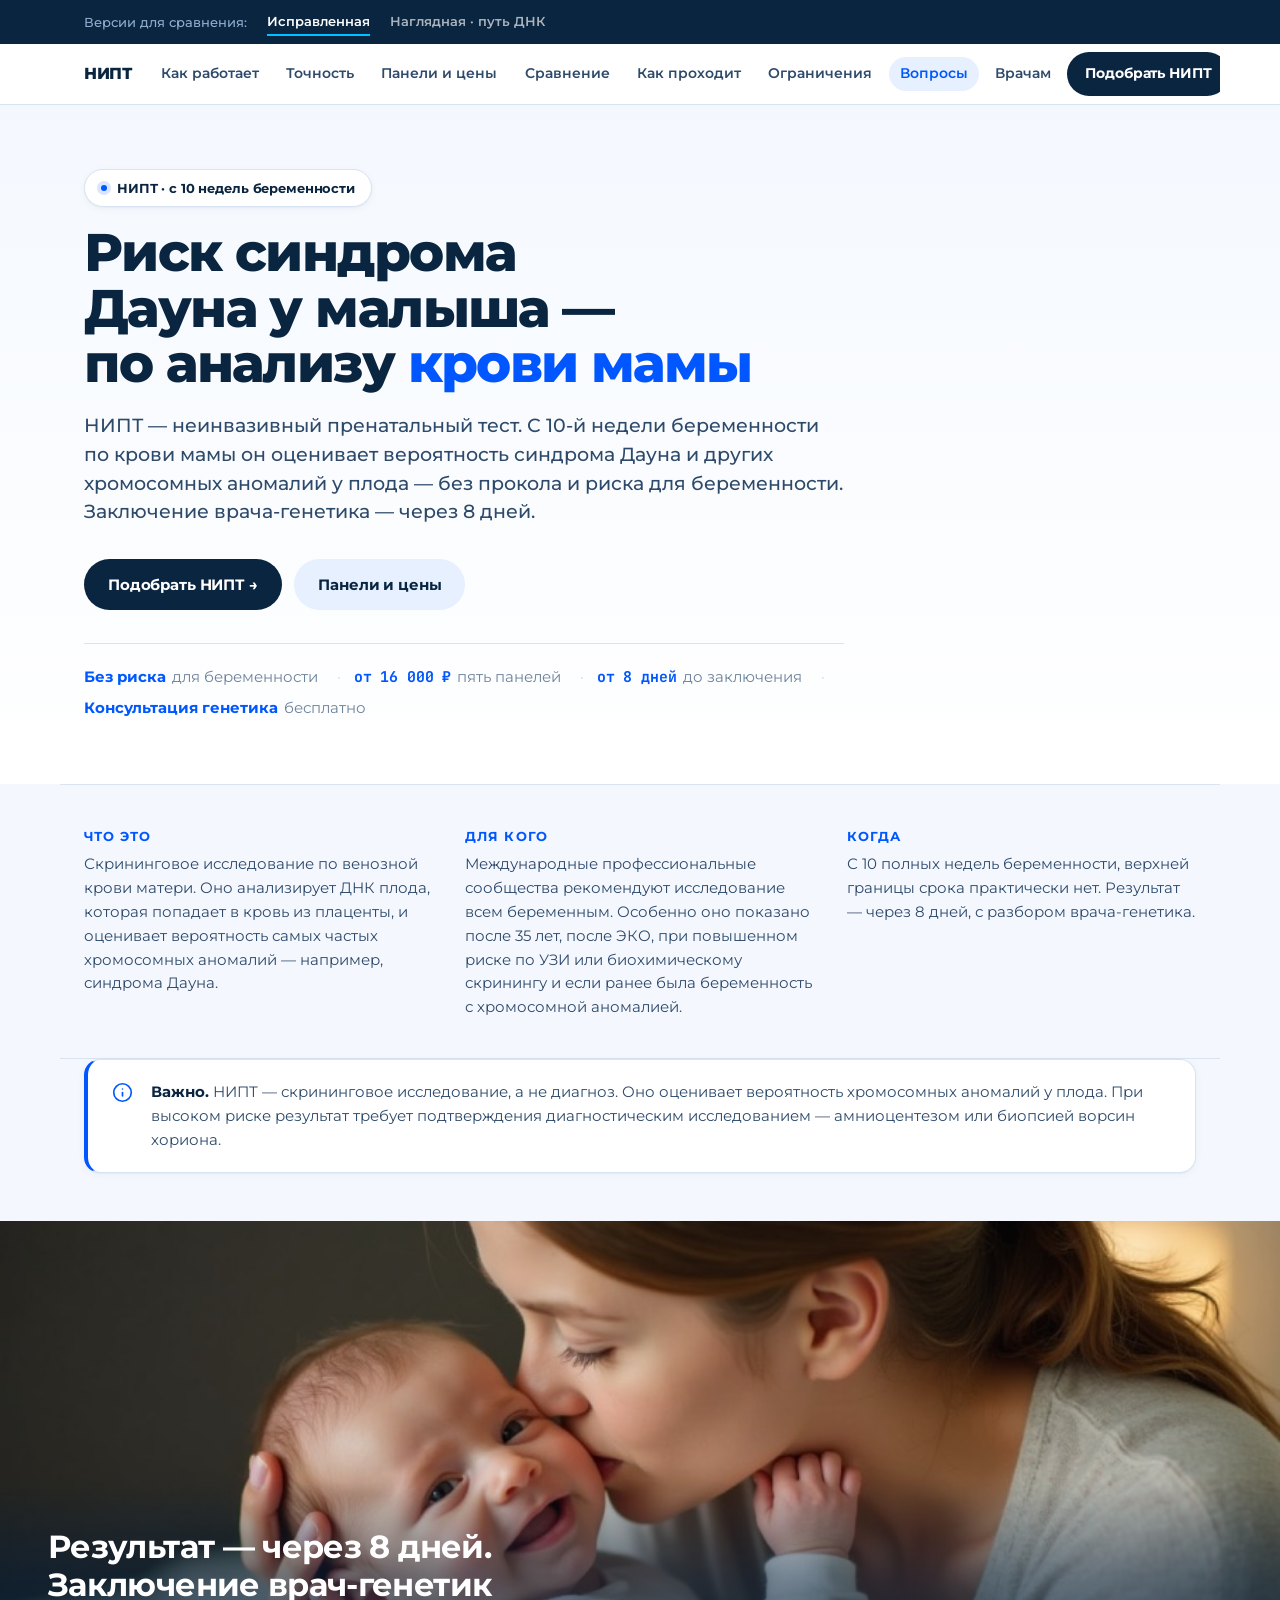
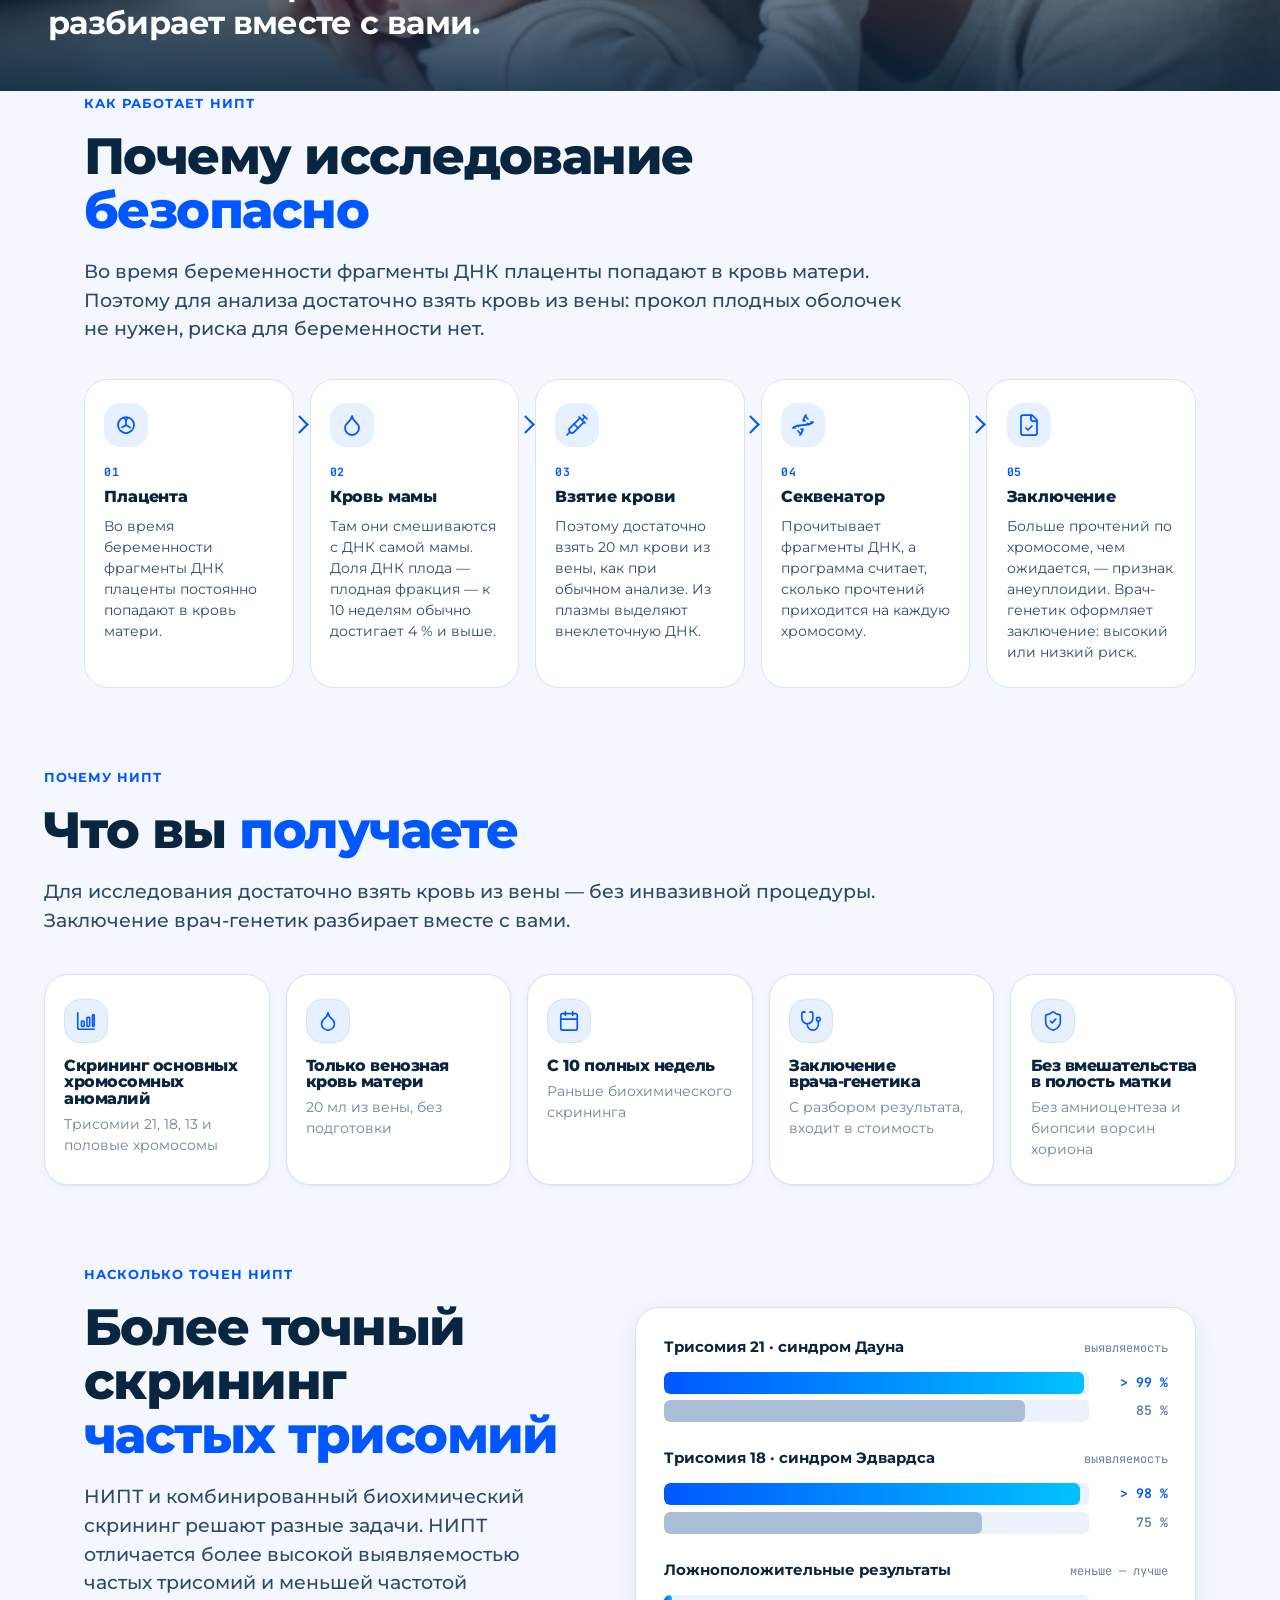
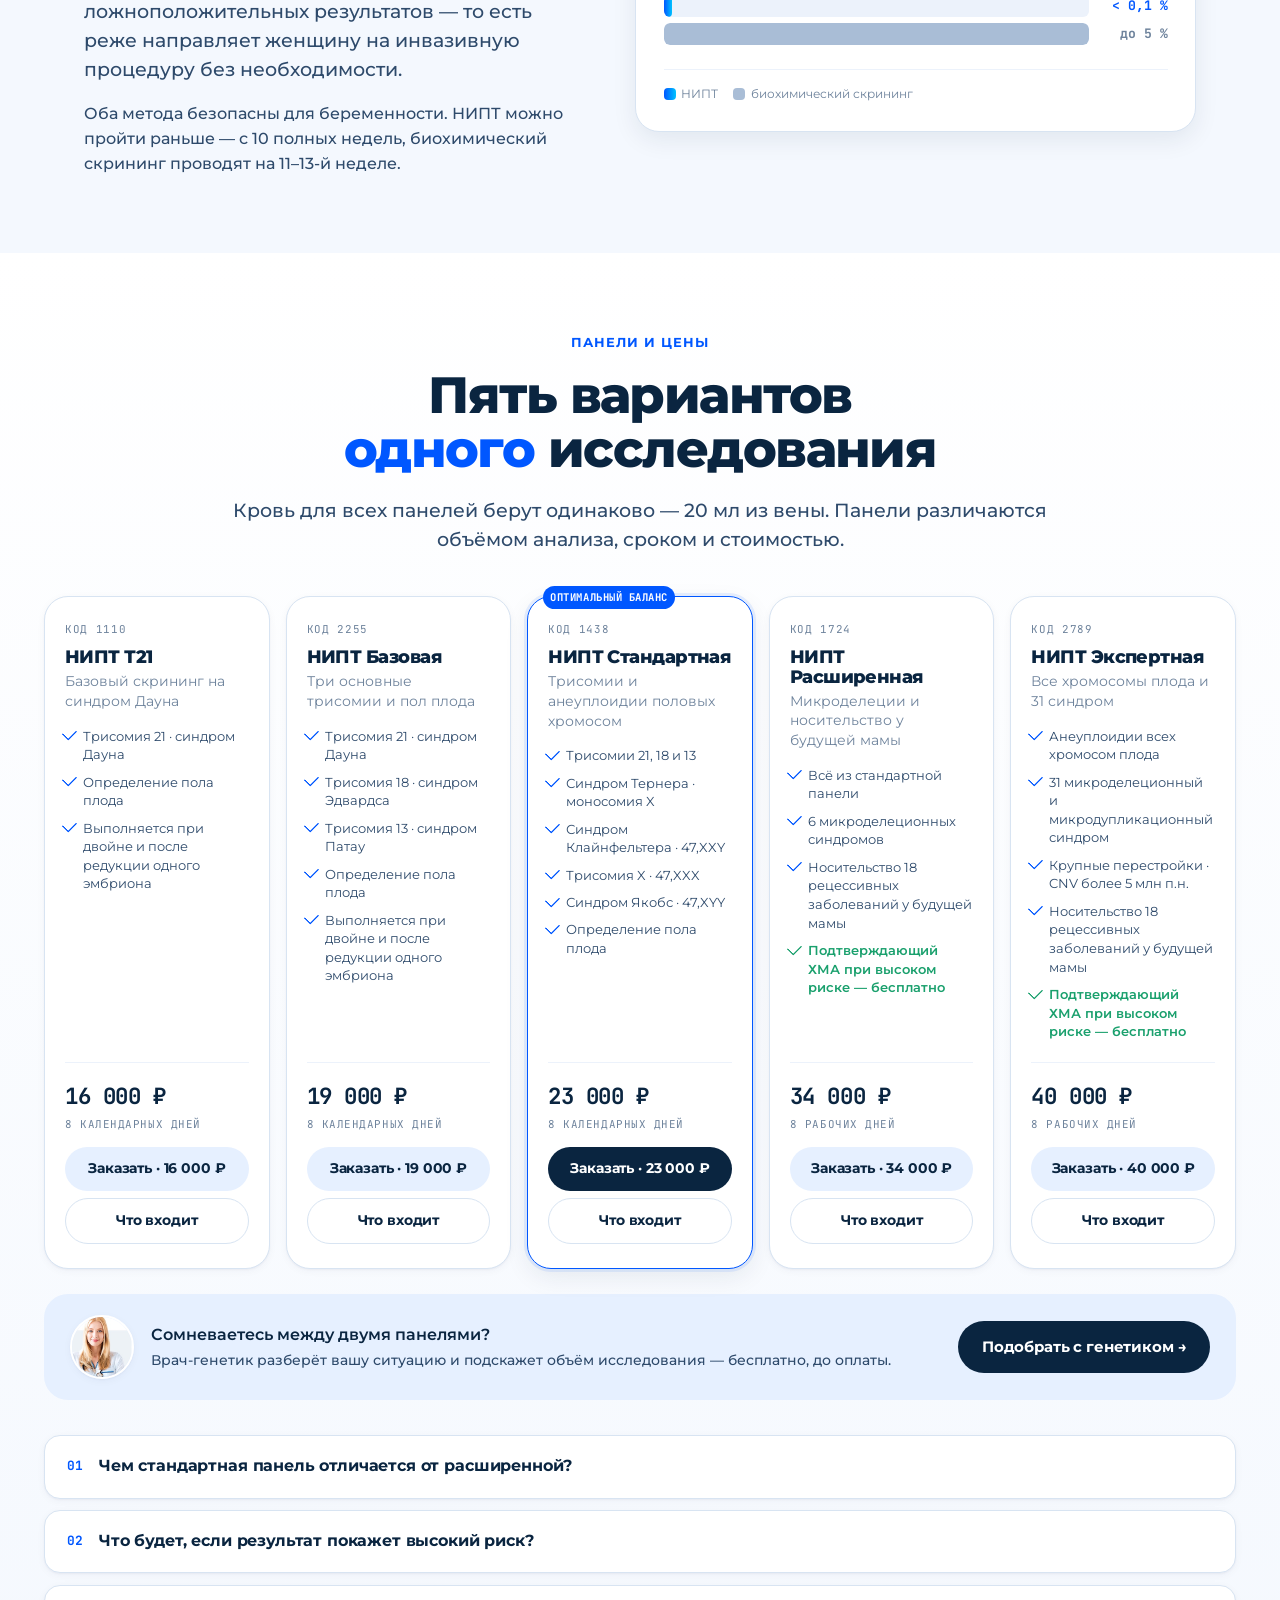
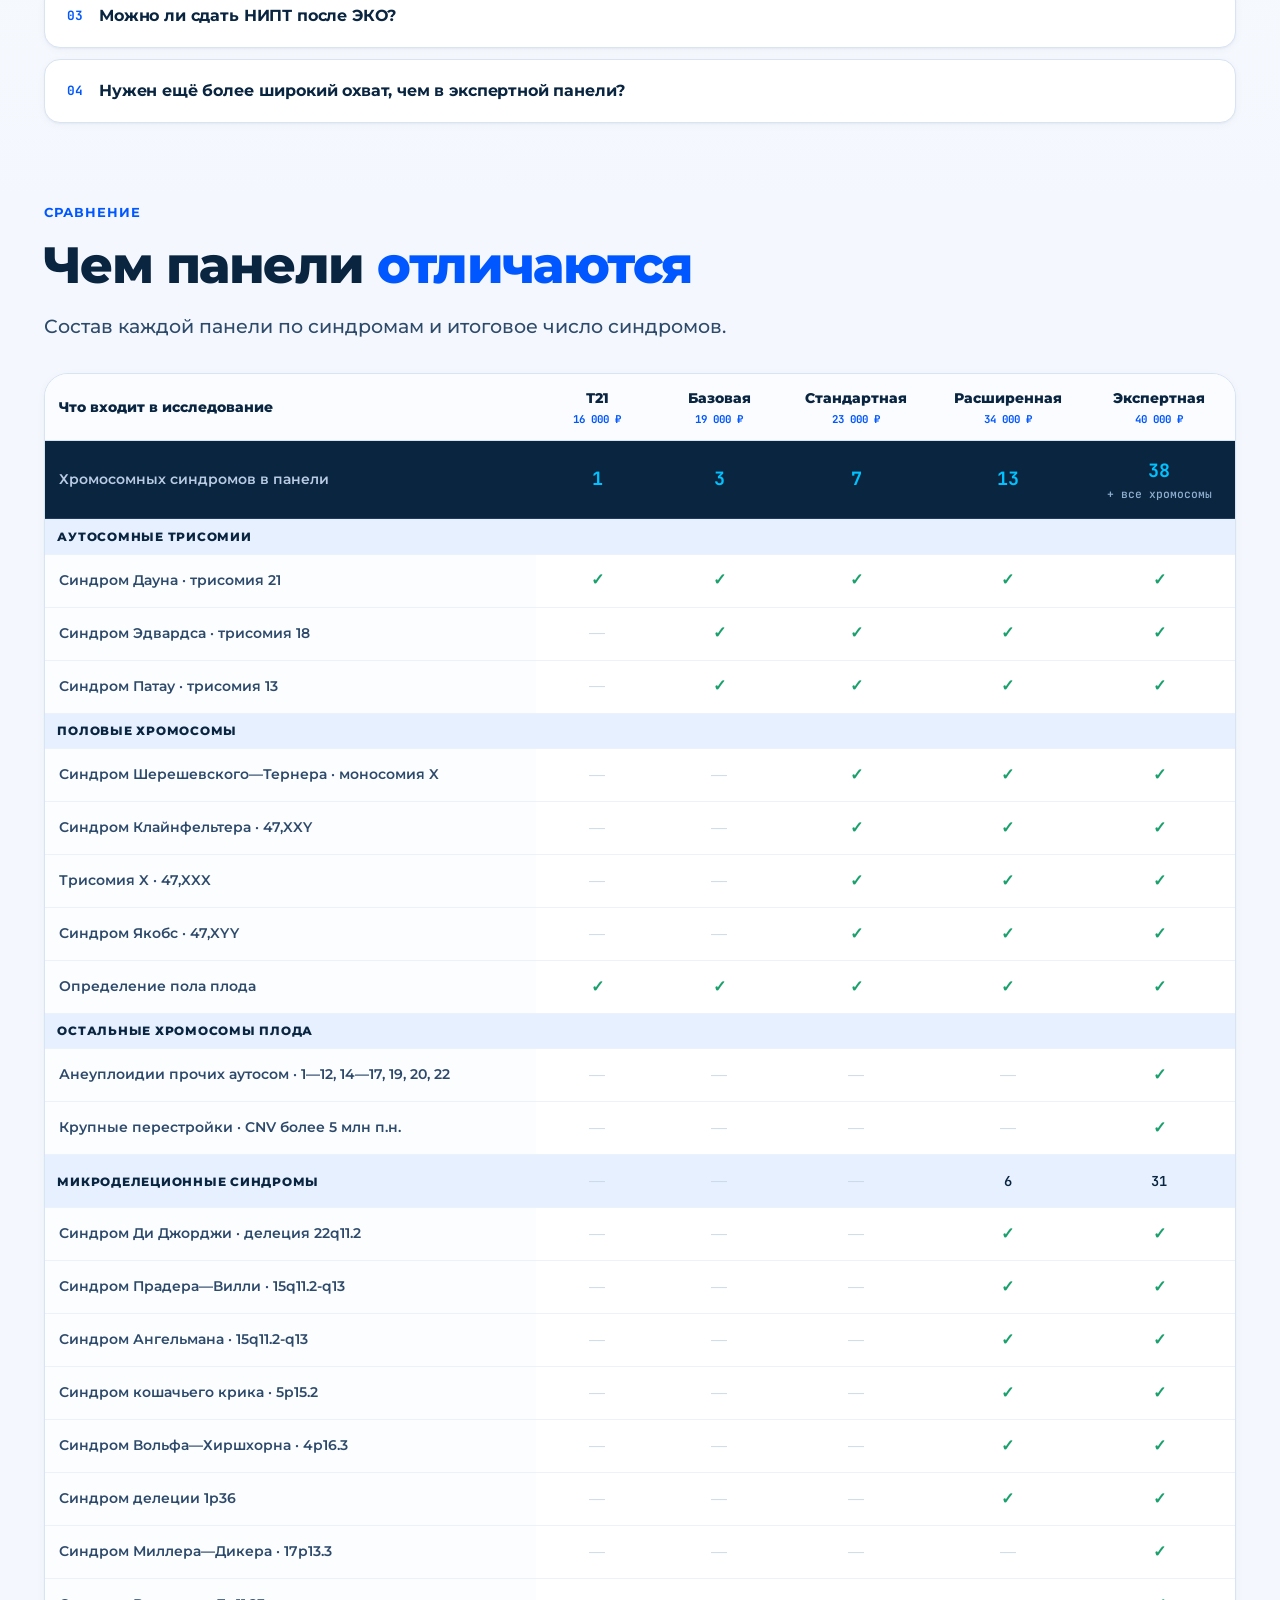
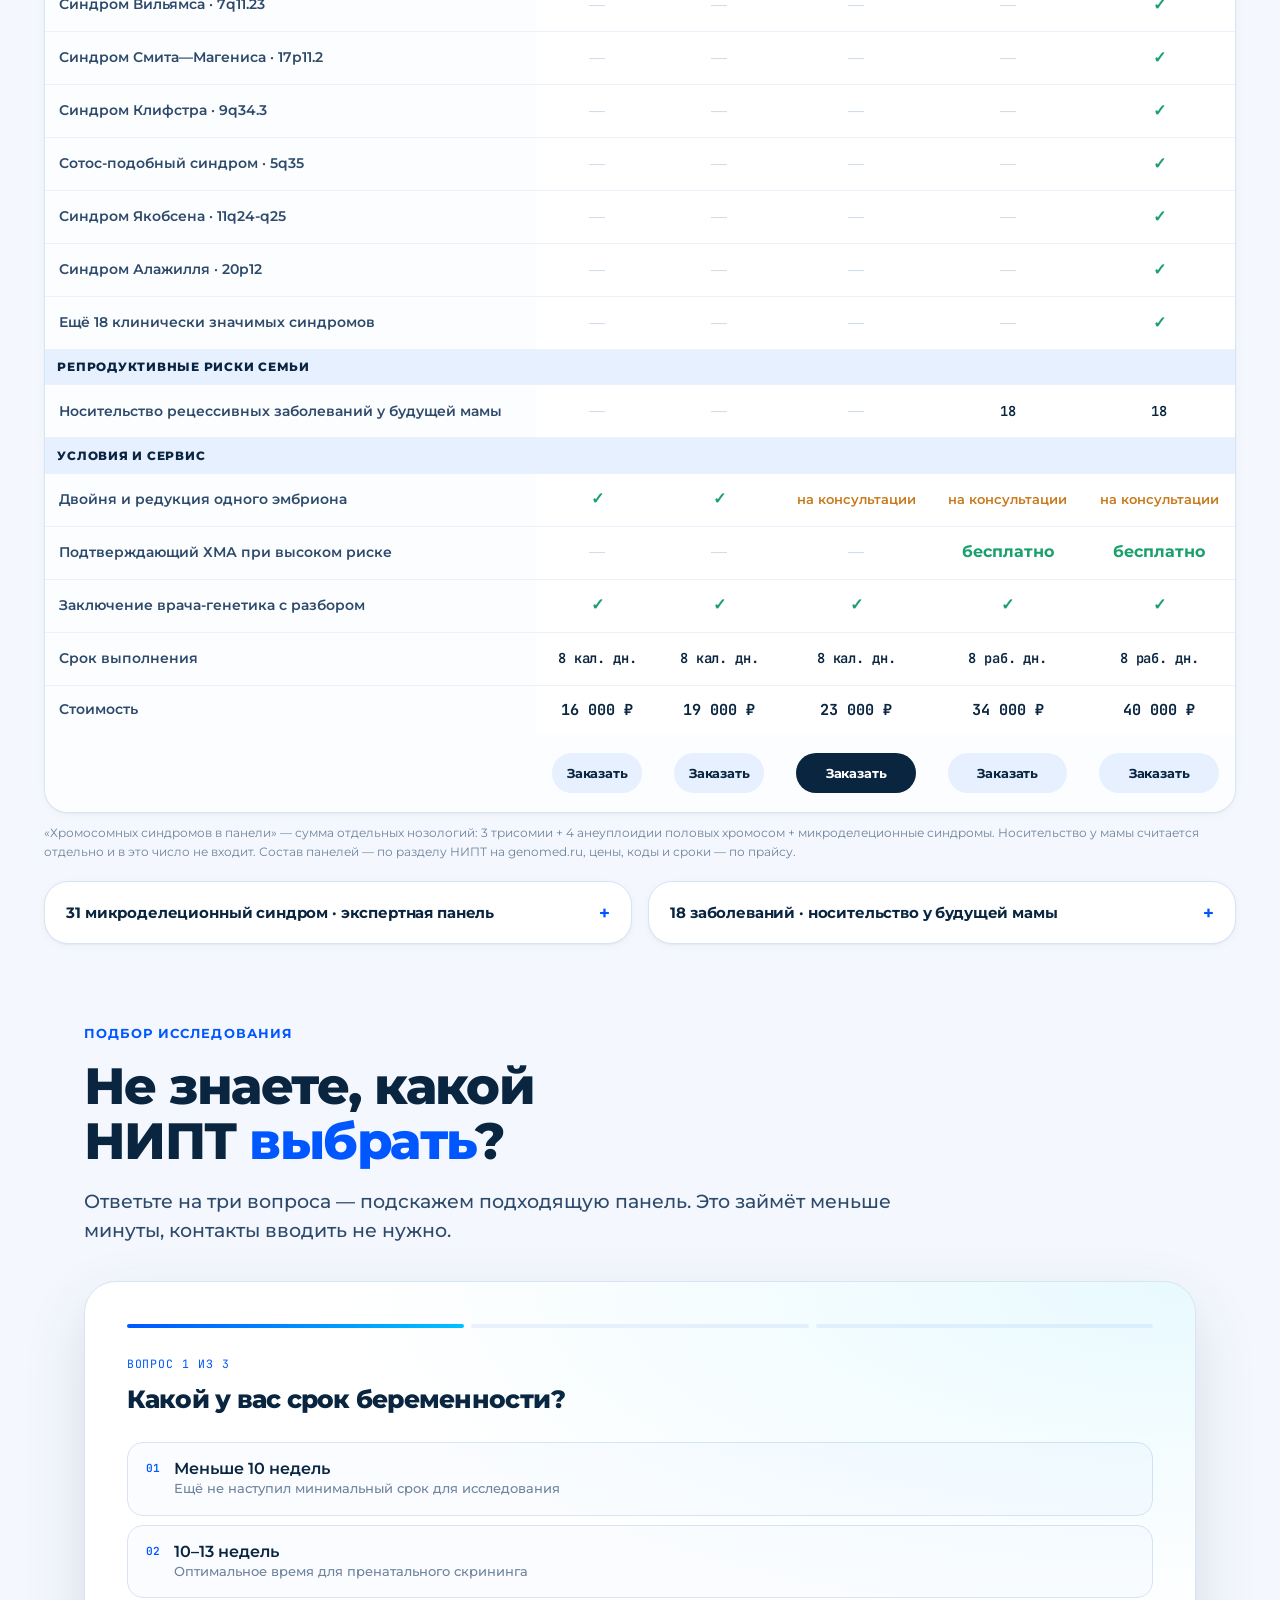
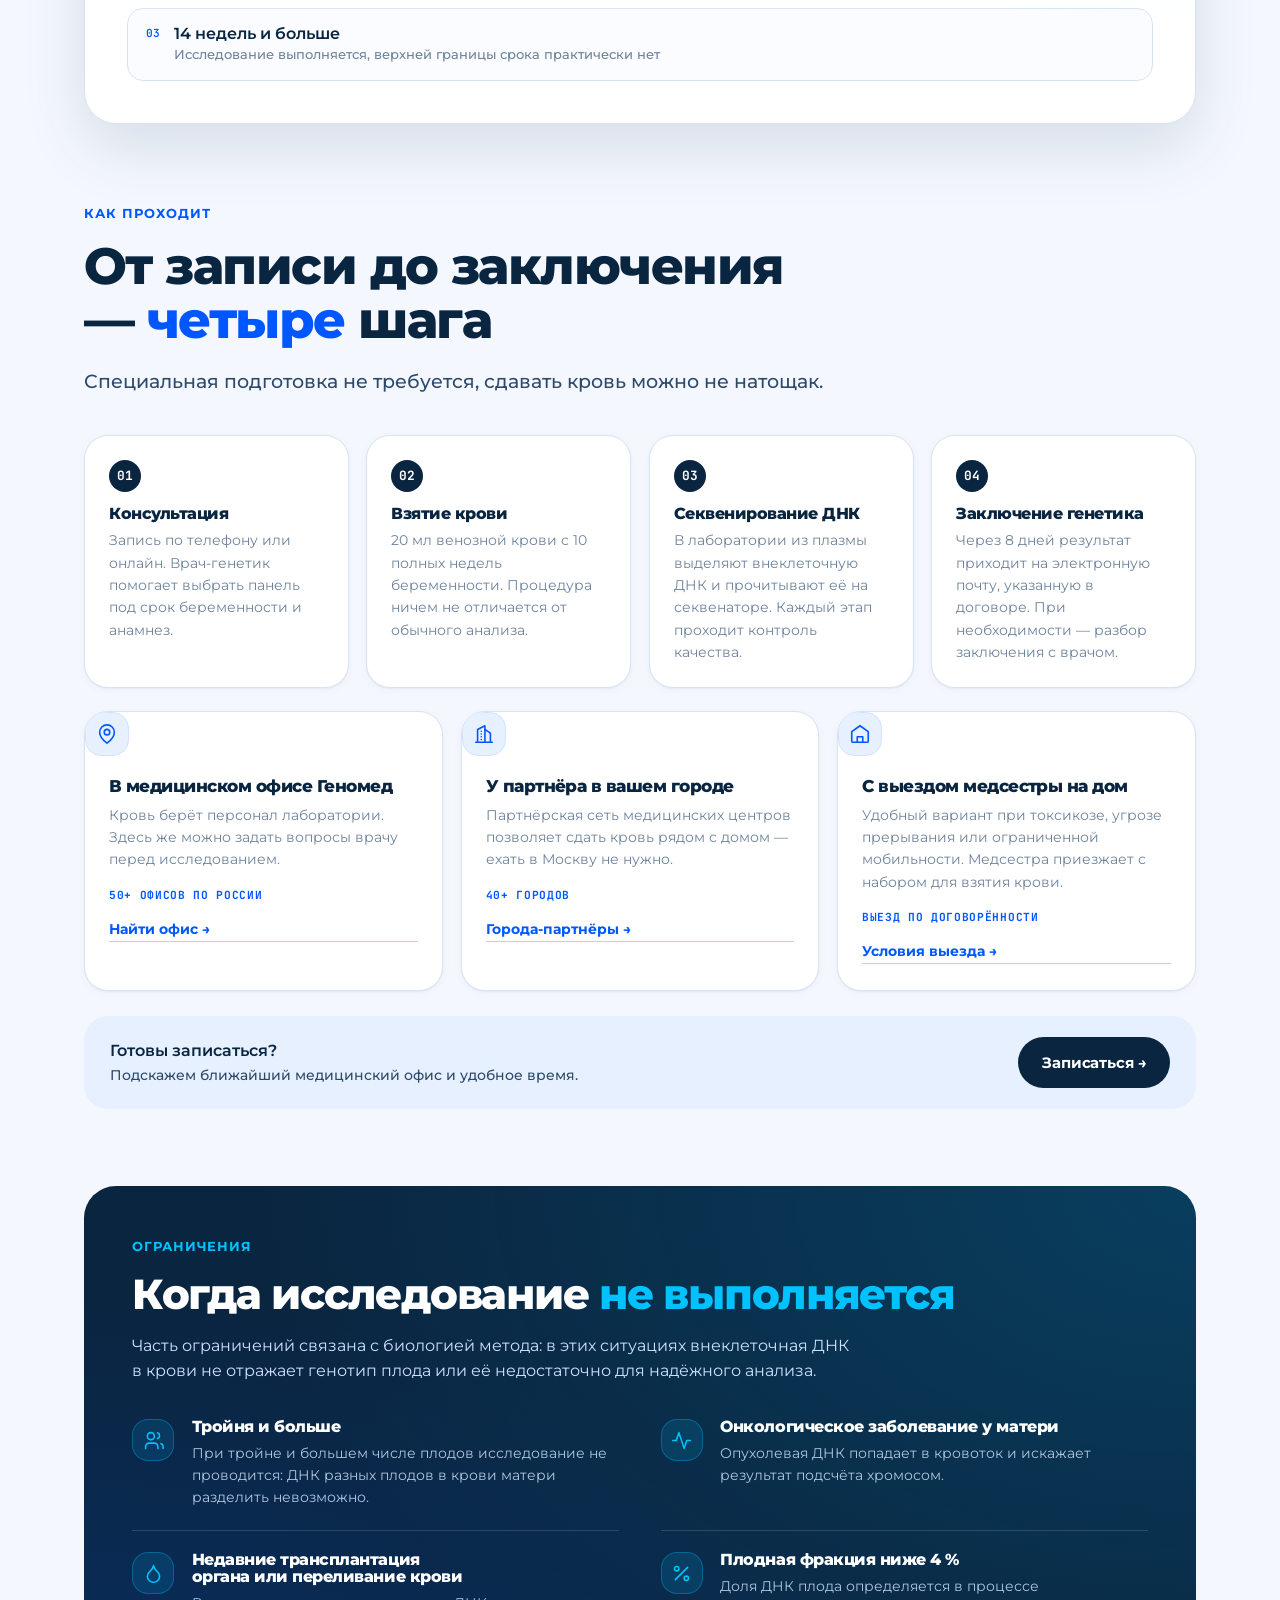
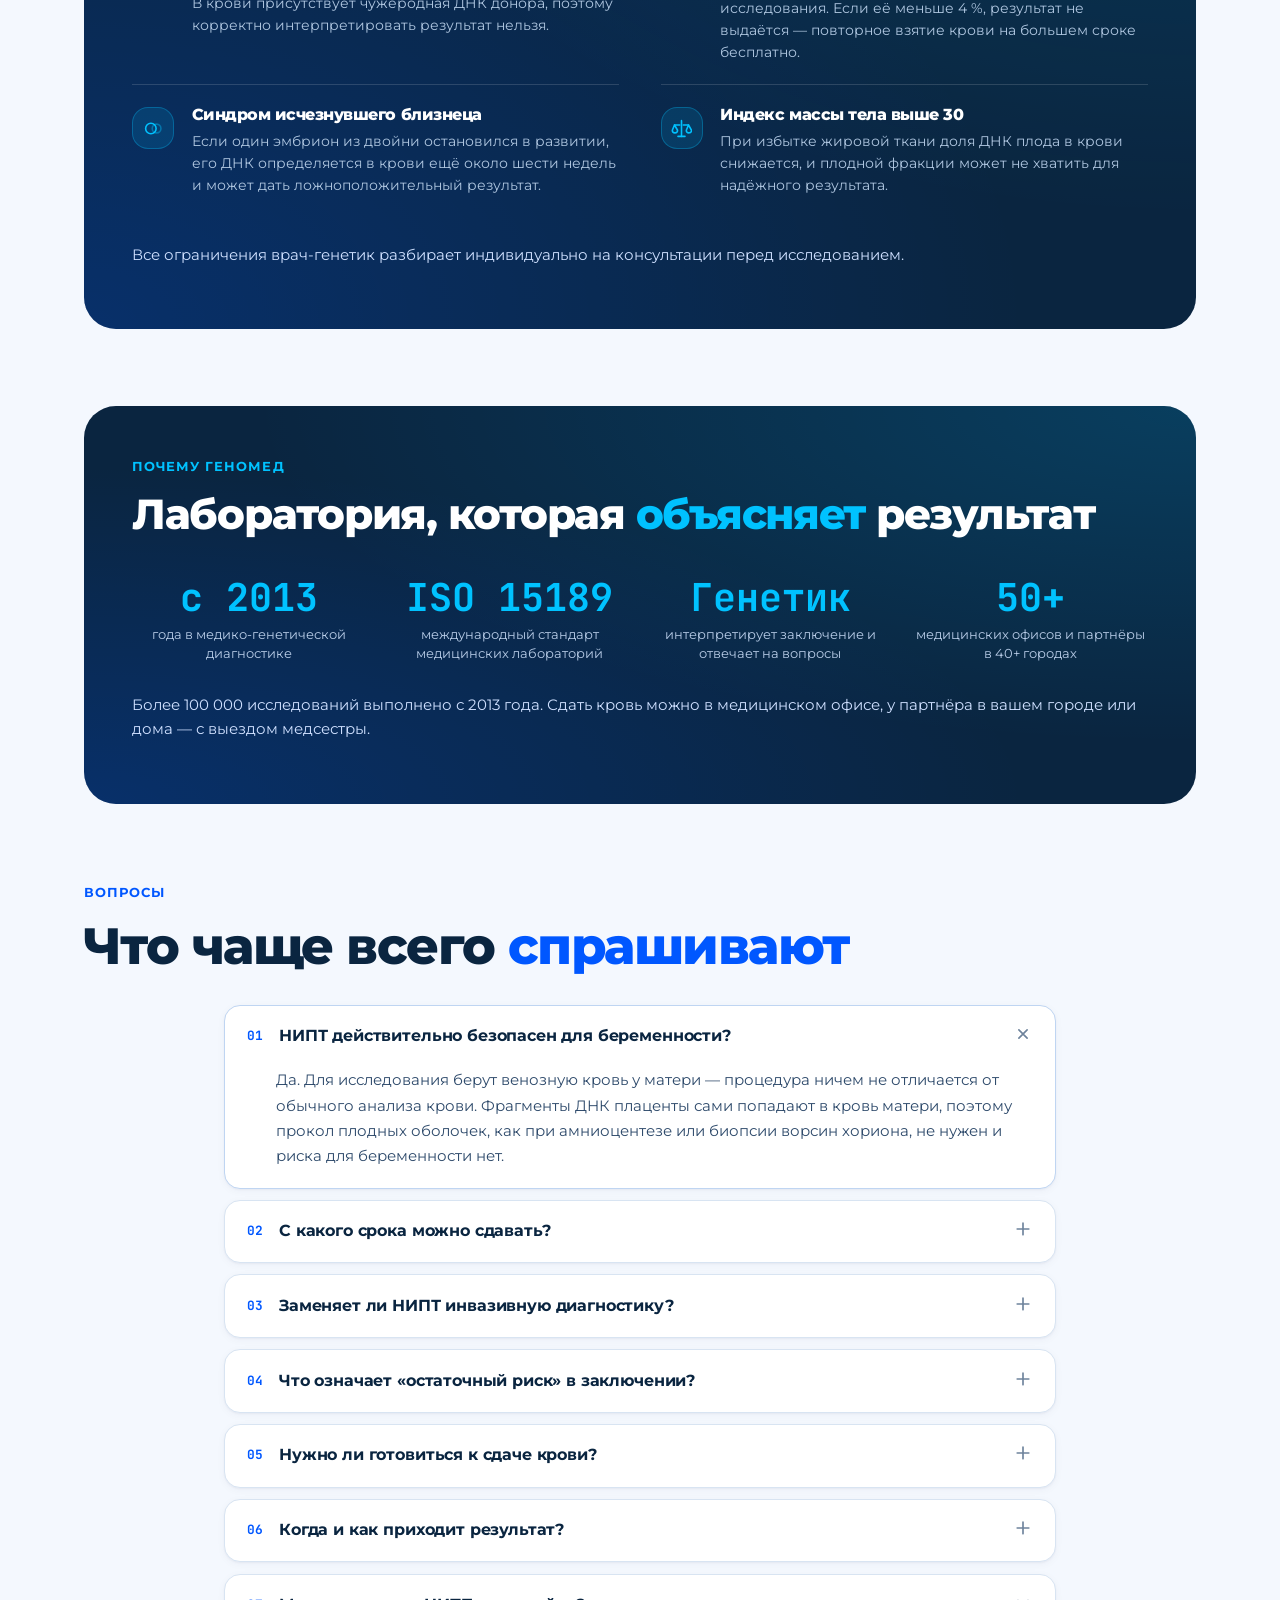
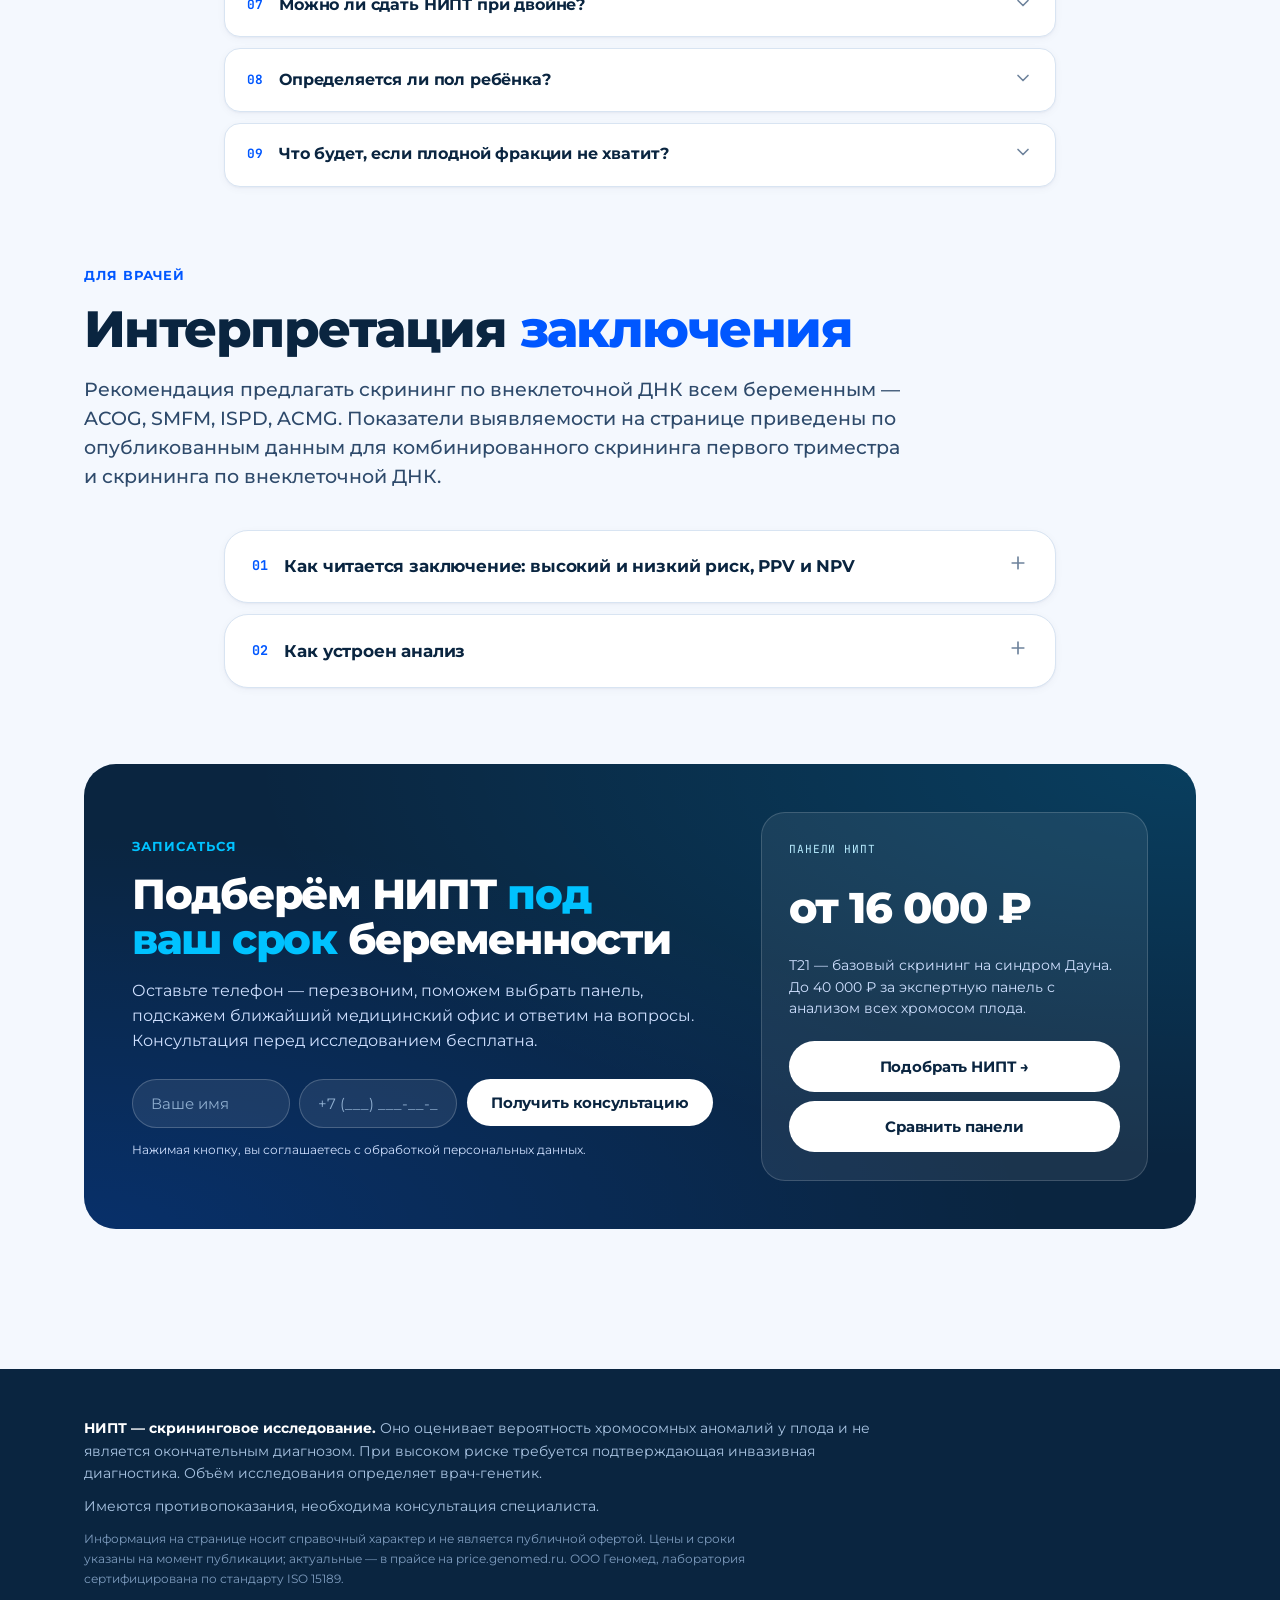
==== commit d0f59849: "НИПТ: понятный заголовок с сутью теста, без строки с телефоном; наглядная — сцена «путь ДНК» на прок" ====
--- a/index.html
+++ b/index.html
@@ -675,9 +675,9 @@
 <section class="hero">
   <div class="wrap hero__grid">
     <div>
-      <p class="eyebrow">Пренатальный скрининг · с 10 полных недель</p>
-      <h1>НИПТ с 10 недель — точный скрининг <em>хромосомных аномалий</em> по крови мамы</h1>
-      <p class="lead">Исследование выполняется в пяти вариантах — панелях. Ответьте на три вопроса, и мы подскажем подходящую, а врач-генетик подтвердит выбор на бесплатной консультации.</p>
+      <p class="eyebrow">НИПТ · с 10 недель беременности</p>
+      <h1>Риск синдрома Дауна у&nbsp;малыша&nbsp;— по&nbsp;анализу <em>крови мамы</em></h1>
+      <p class="lead">НИПТ — неинвазивный пренатальный тест. С 10-й недели беременности по крови мамы он оценивает вероятность синдрома Дауна и других хромосомных аномалий у плода — без прокола и риска для беременности. Заключение врача-генетика — через 8 дней.</p>
       <div class="hero-cta">
         <a class="btn-lnipt btn-lnipt--primary" href="#quiz"><span>Подобрать НИПТ →</span></a>
         <a class="btn-lnipt btn-lnipt--secondary" href="#panels">Панели и цены</a>
@@ -1388,7 +1388,6 @@
           <p class="leadform__note">Нажимая кнопку, вы соглашаетесь с обработкой персональных данных.</p>
         </form>
 
-        <p class="cta-phone">Удобнее по телефону — <a href="tel:+74956608377" class="mono">8 (495) 660-83-77</a>, клиентский сервис работает круглосуточно.</p>
       </div>
       <div class="pricebox">
         <div class="l">Панели НИПТ</div>
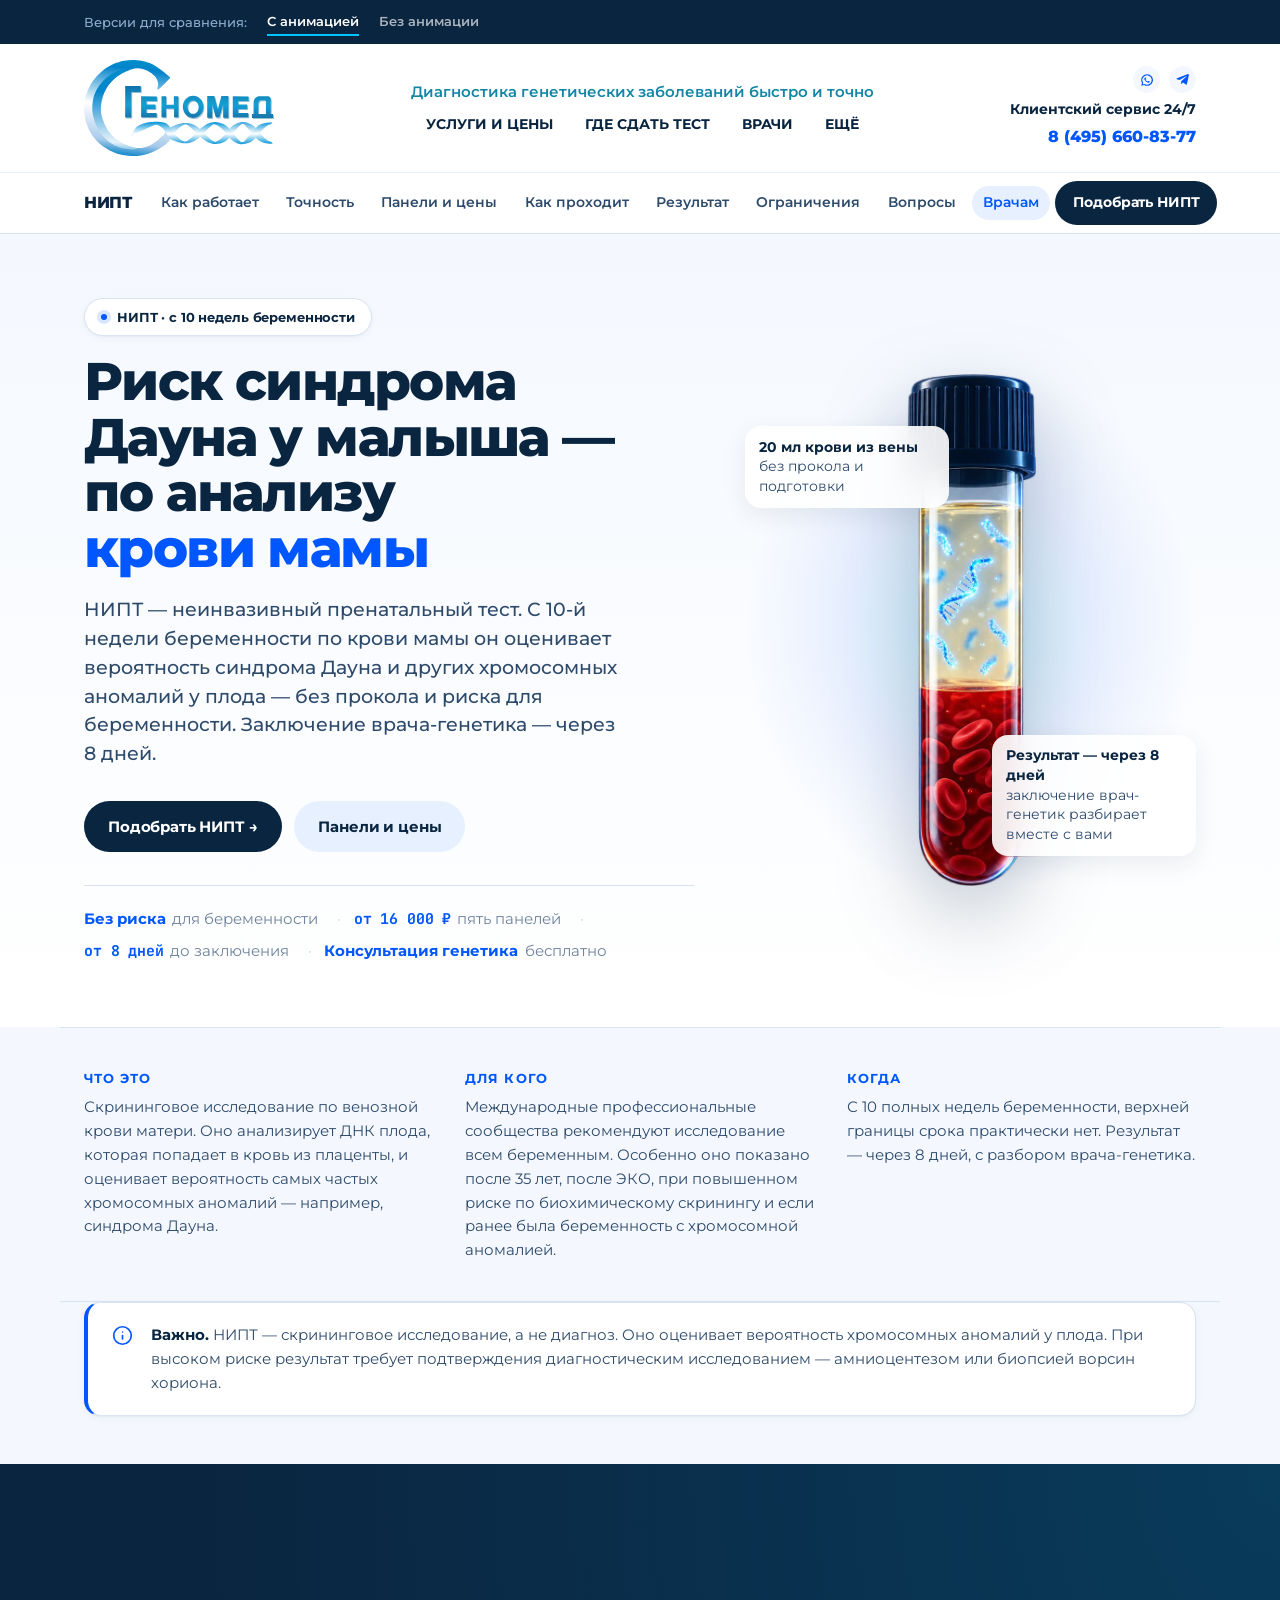
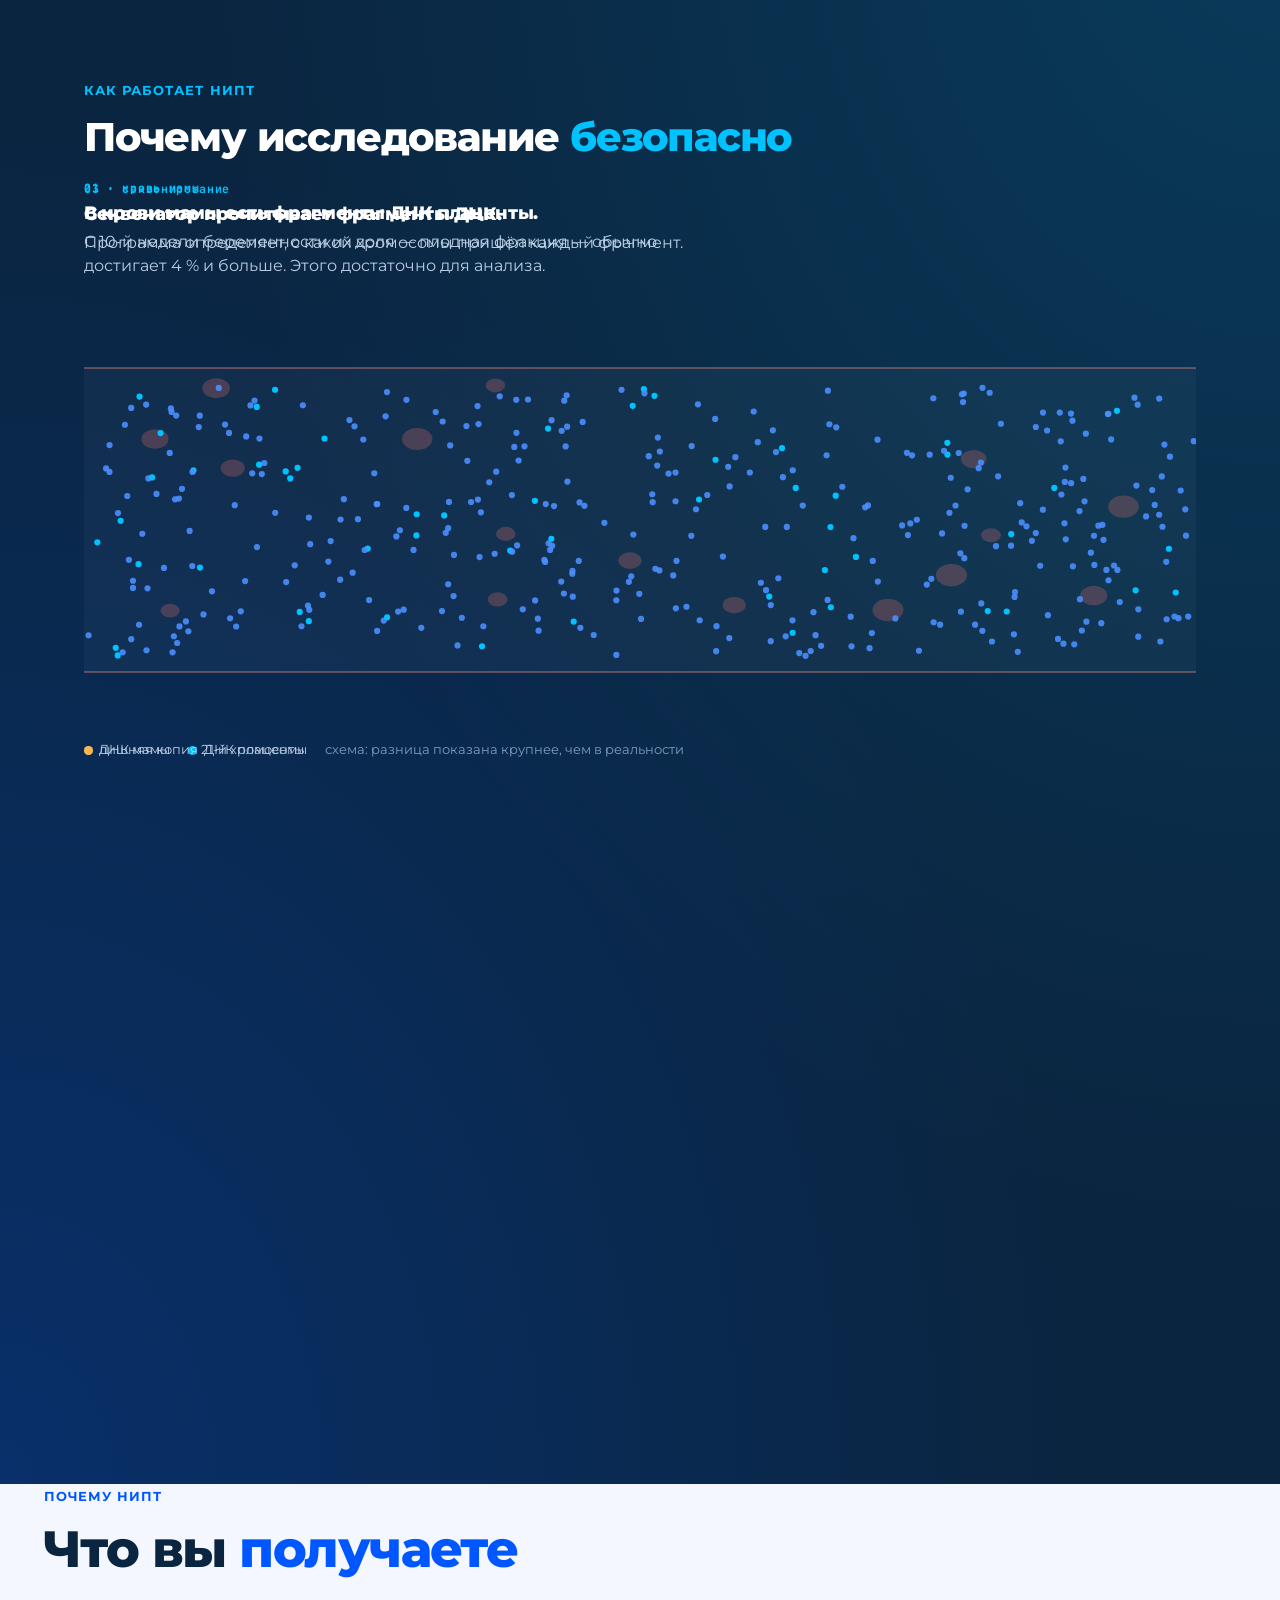
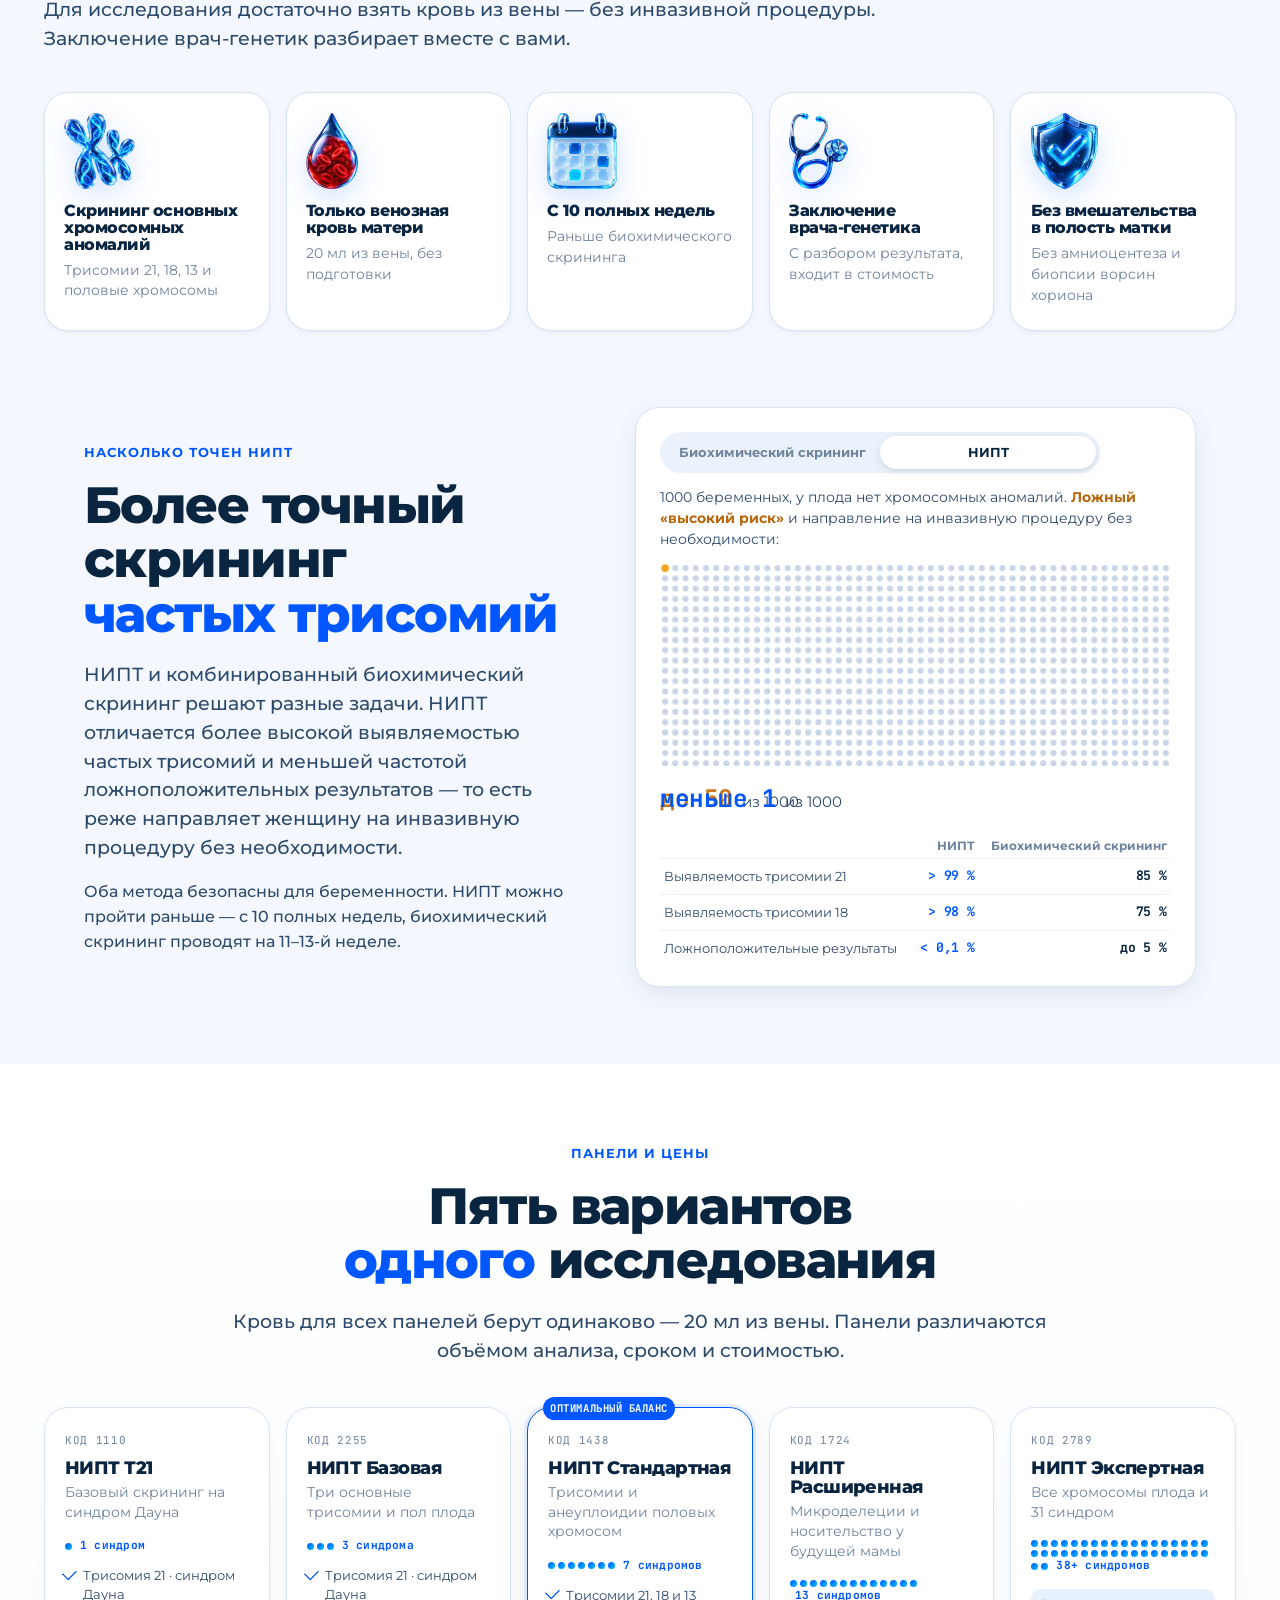
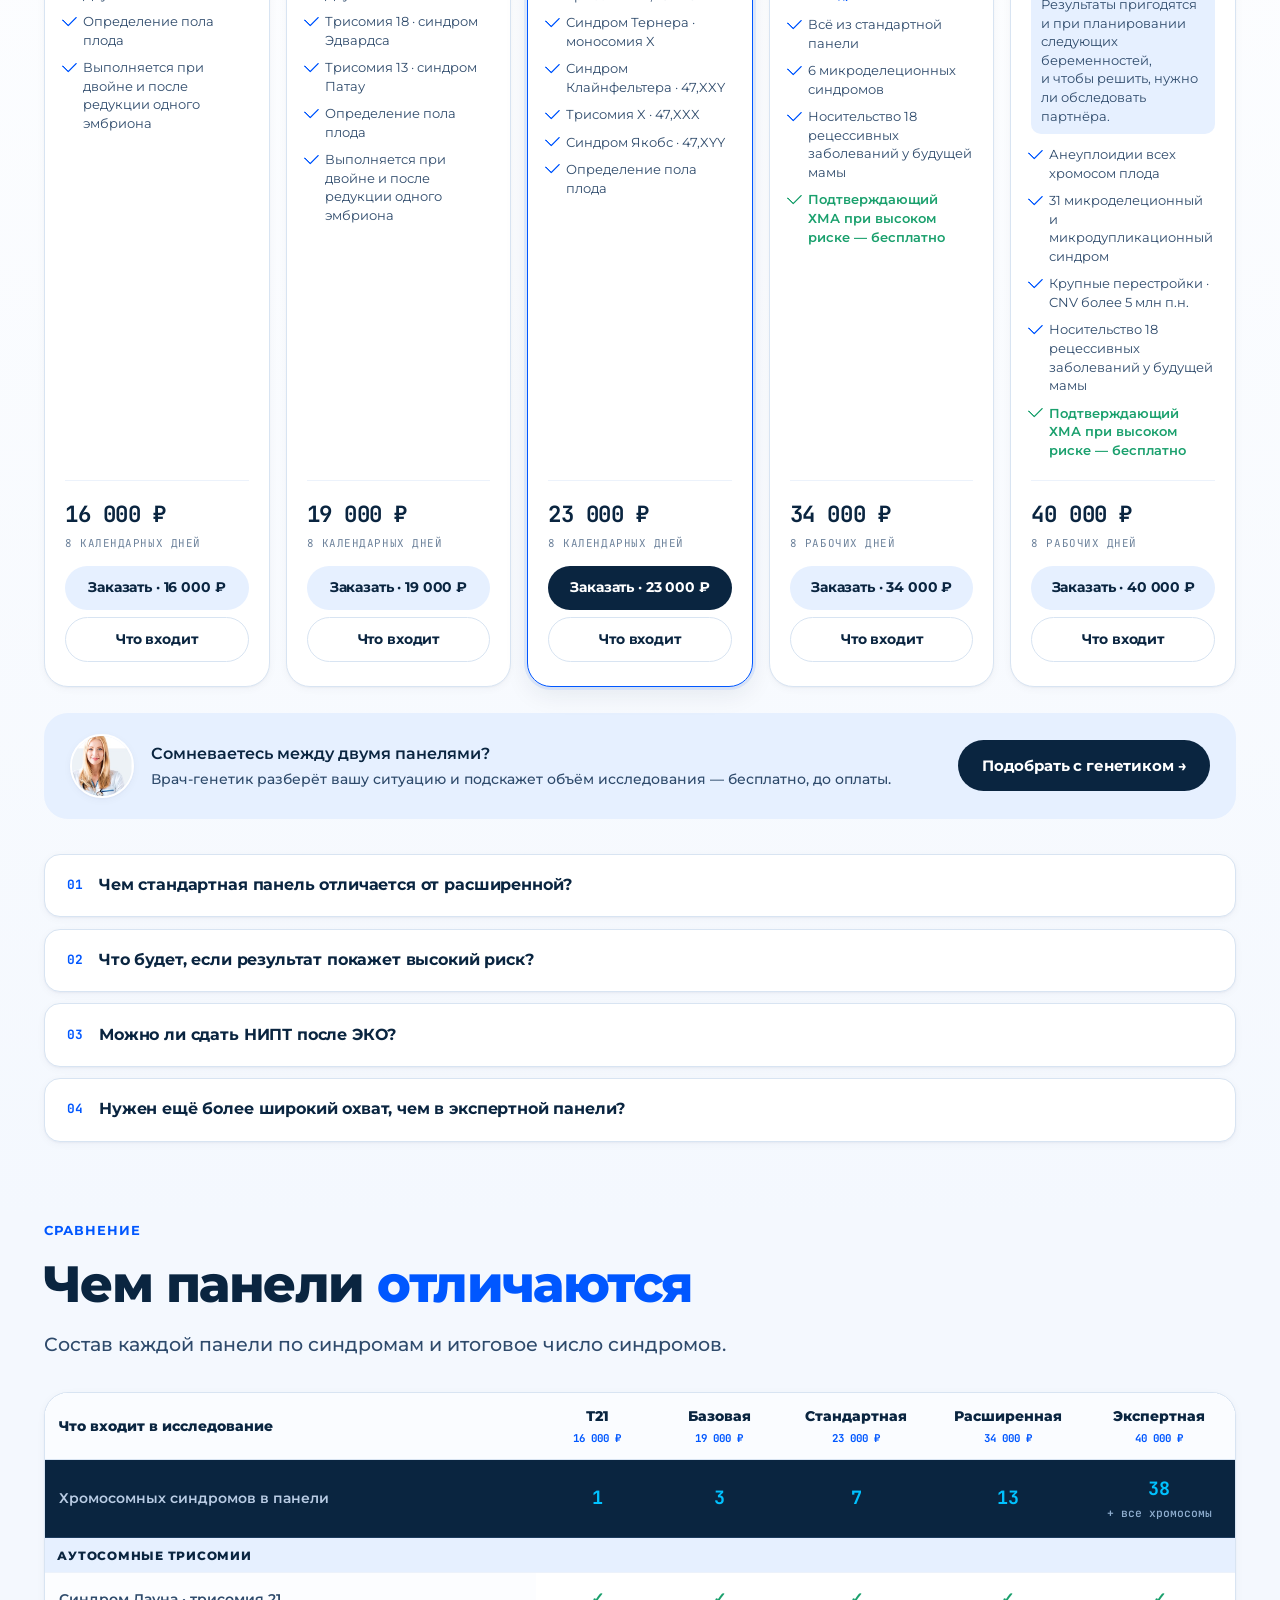
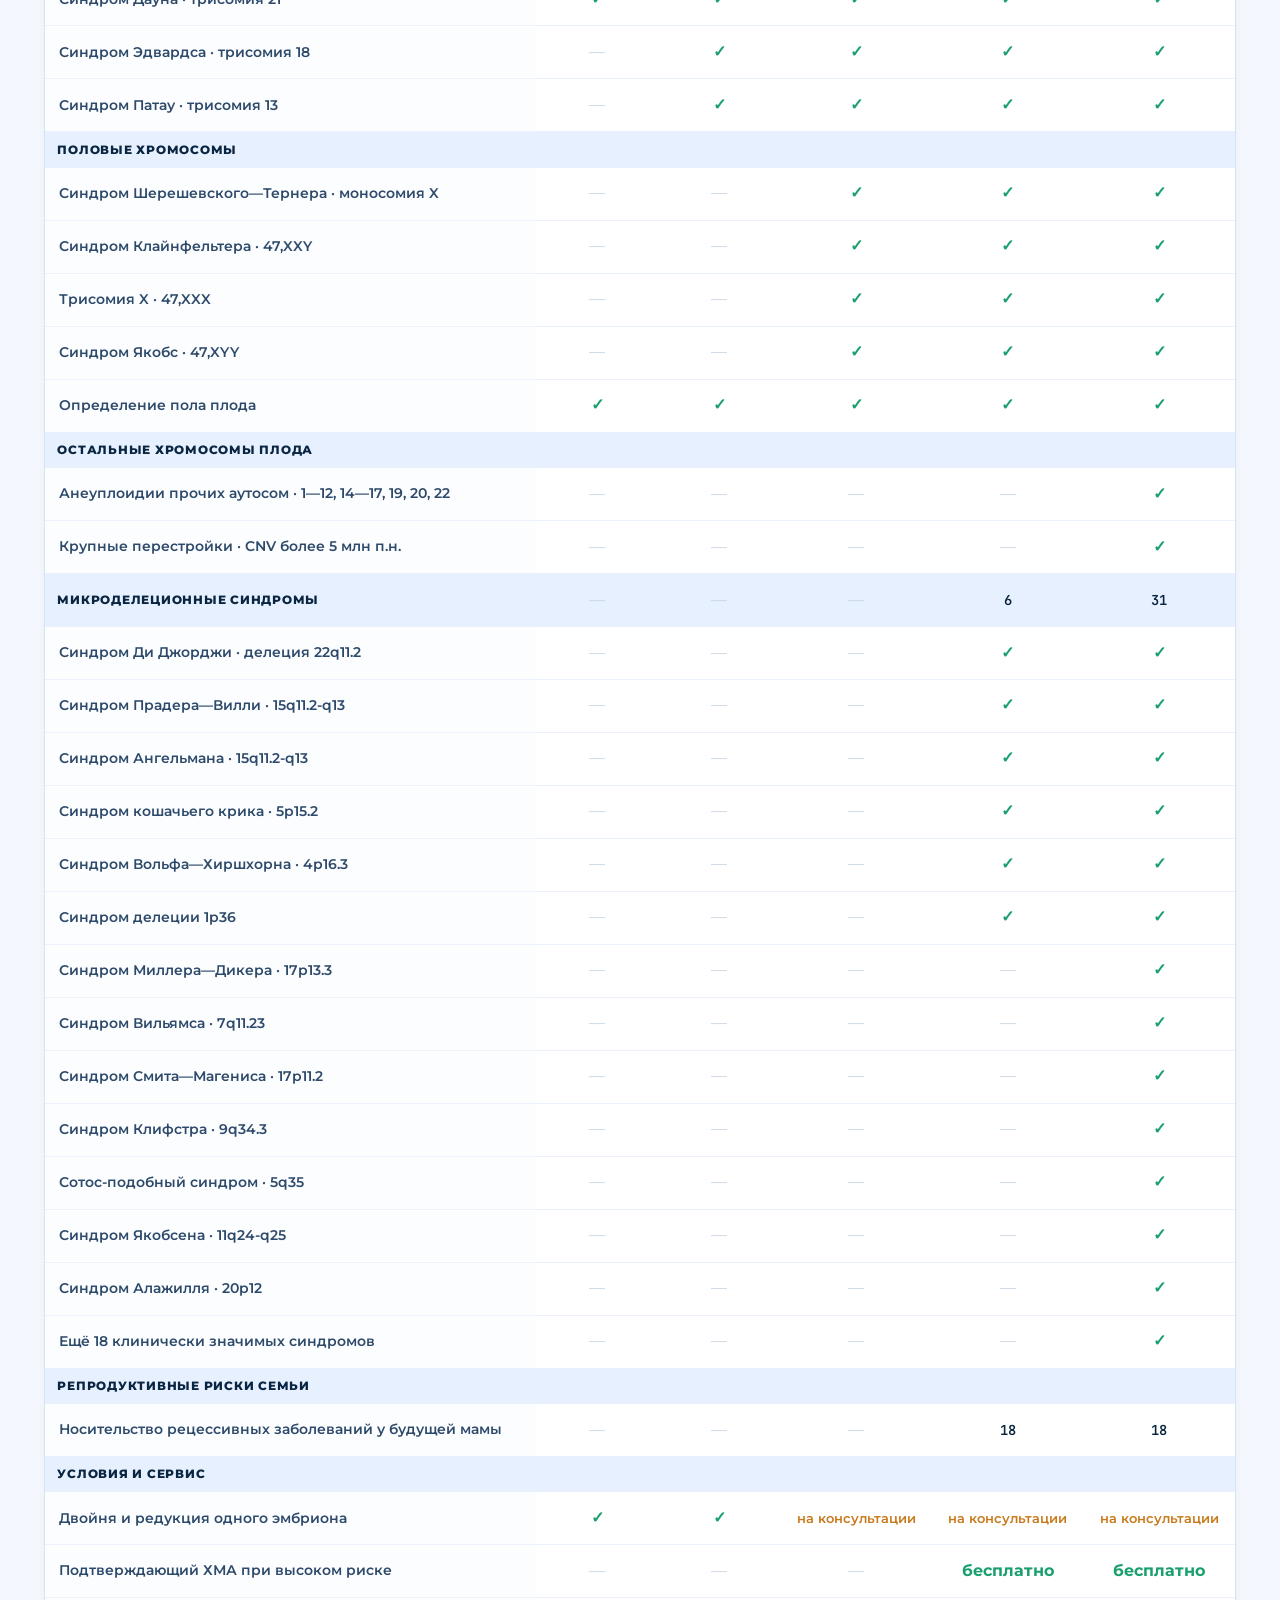
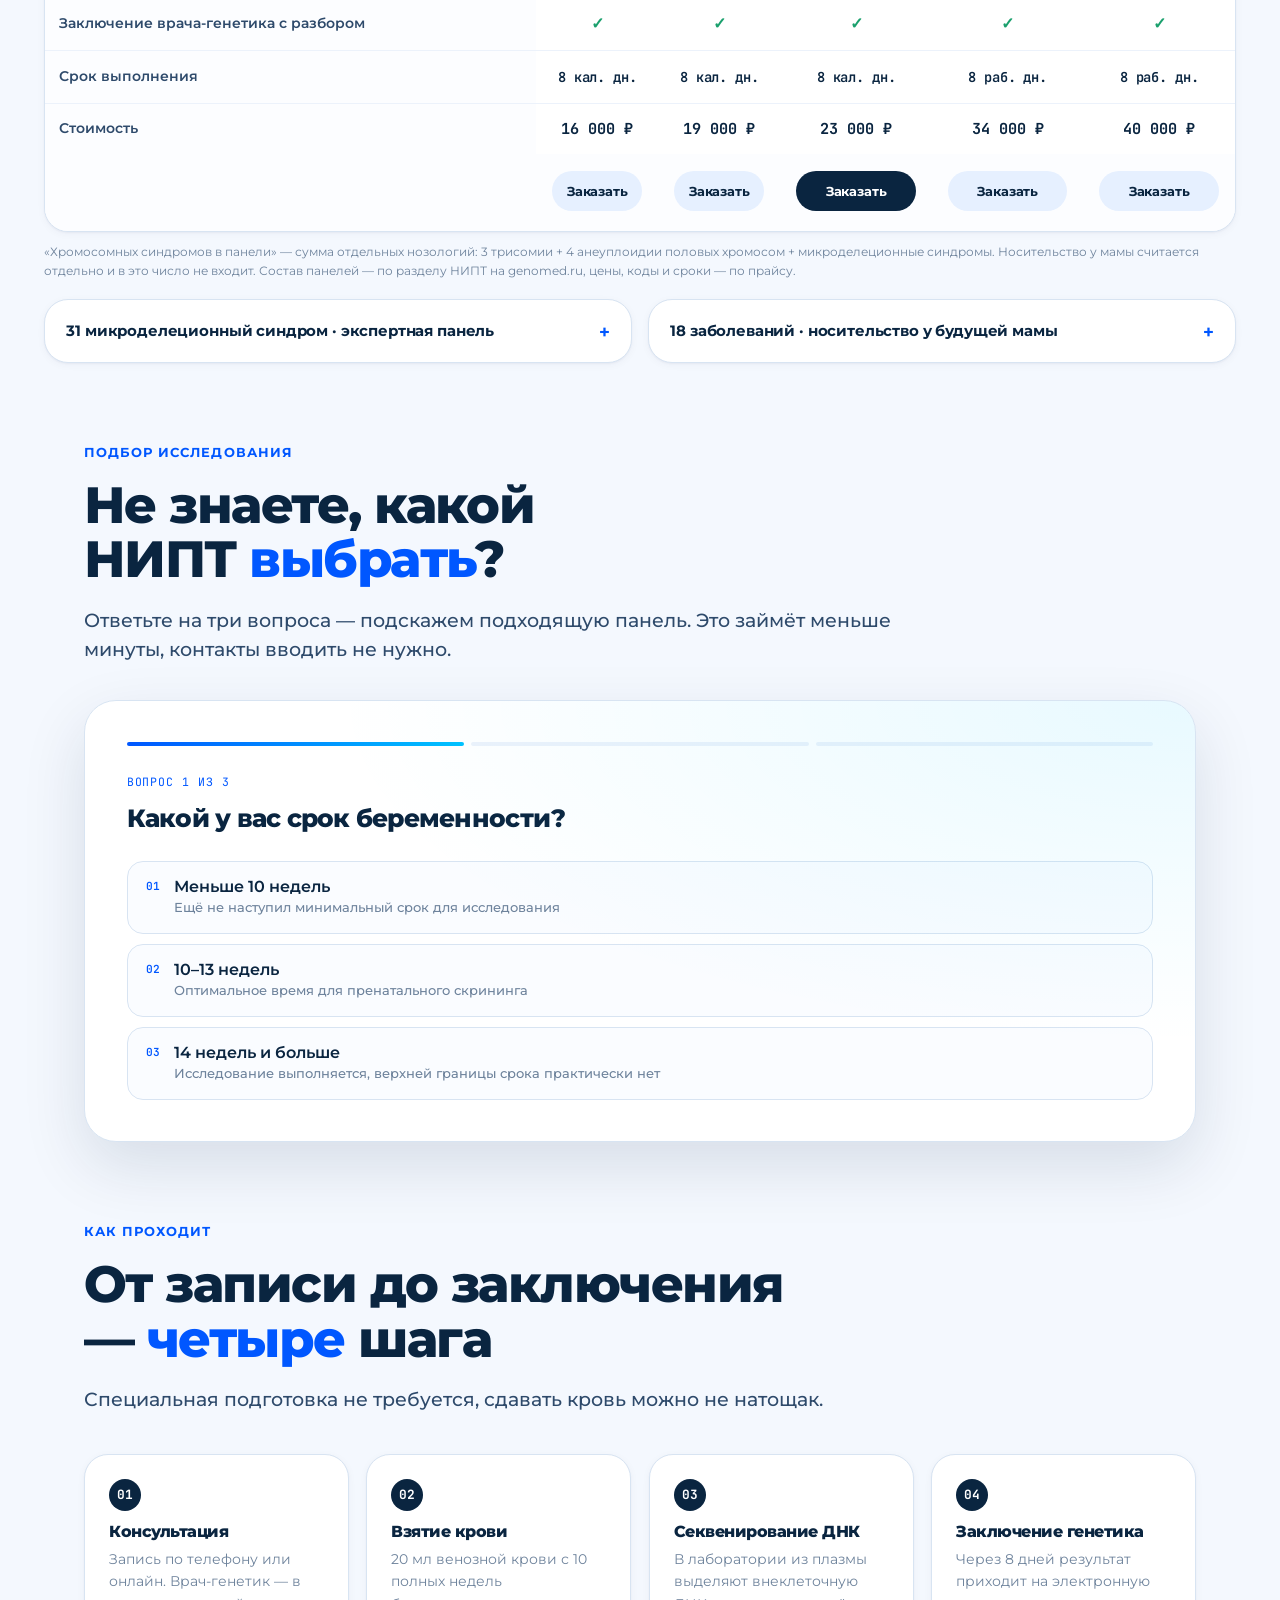
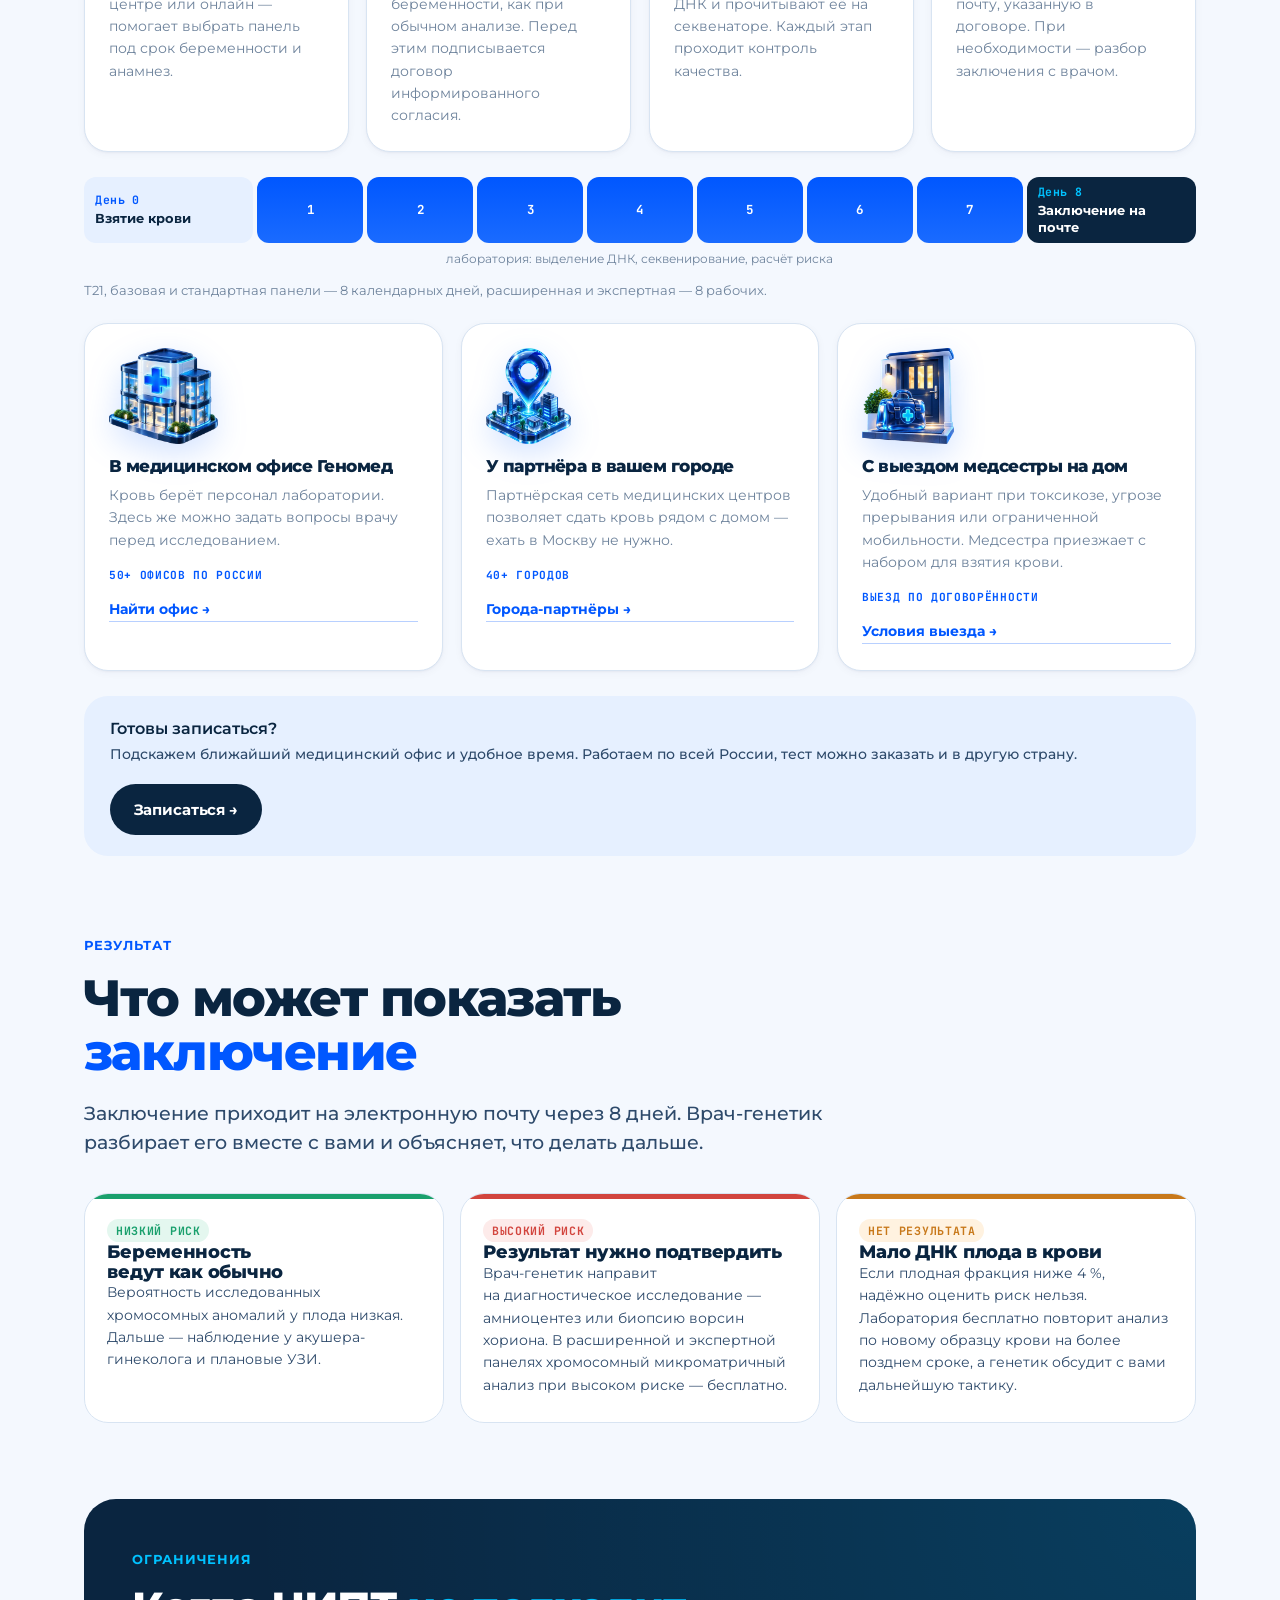
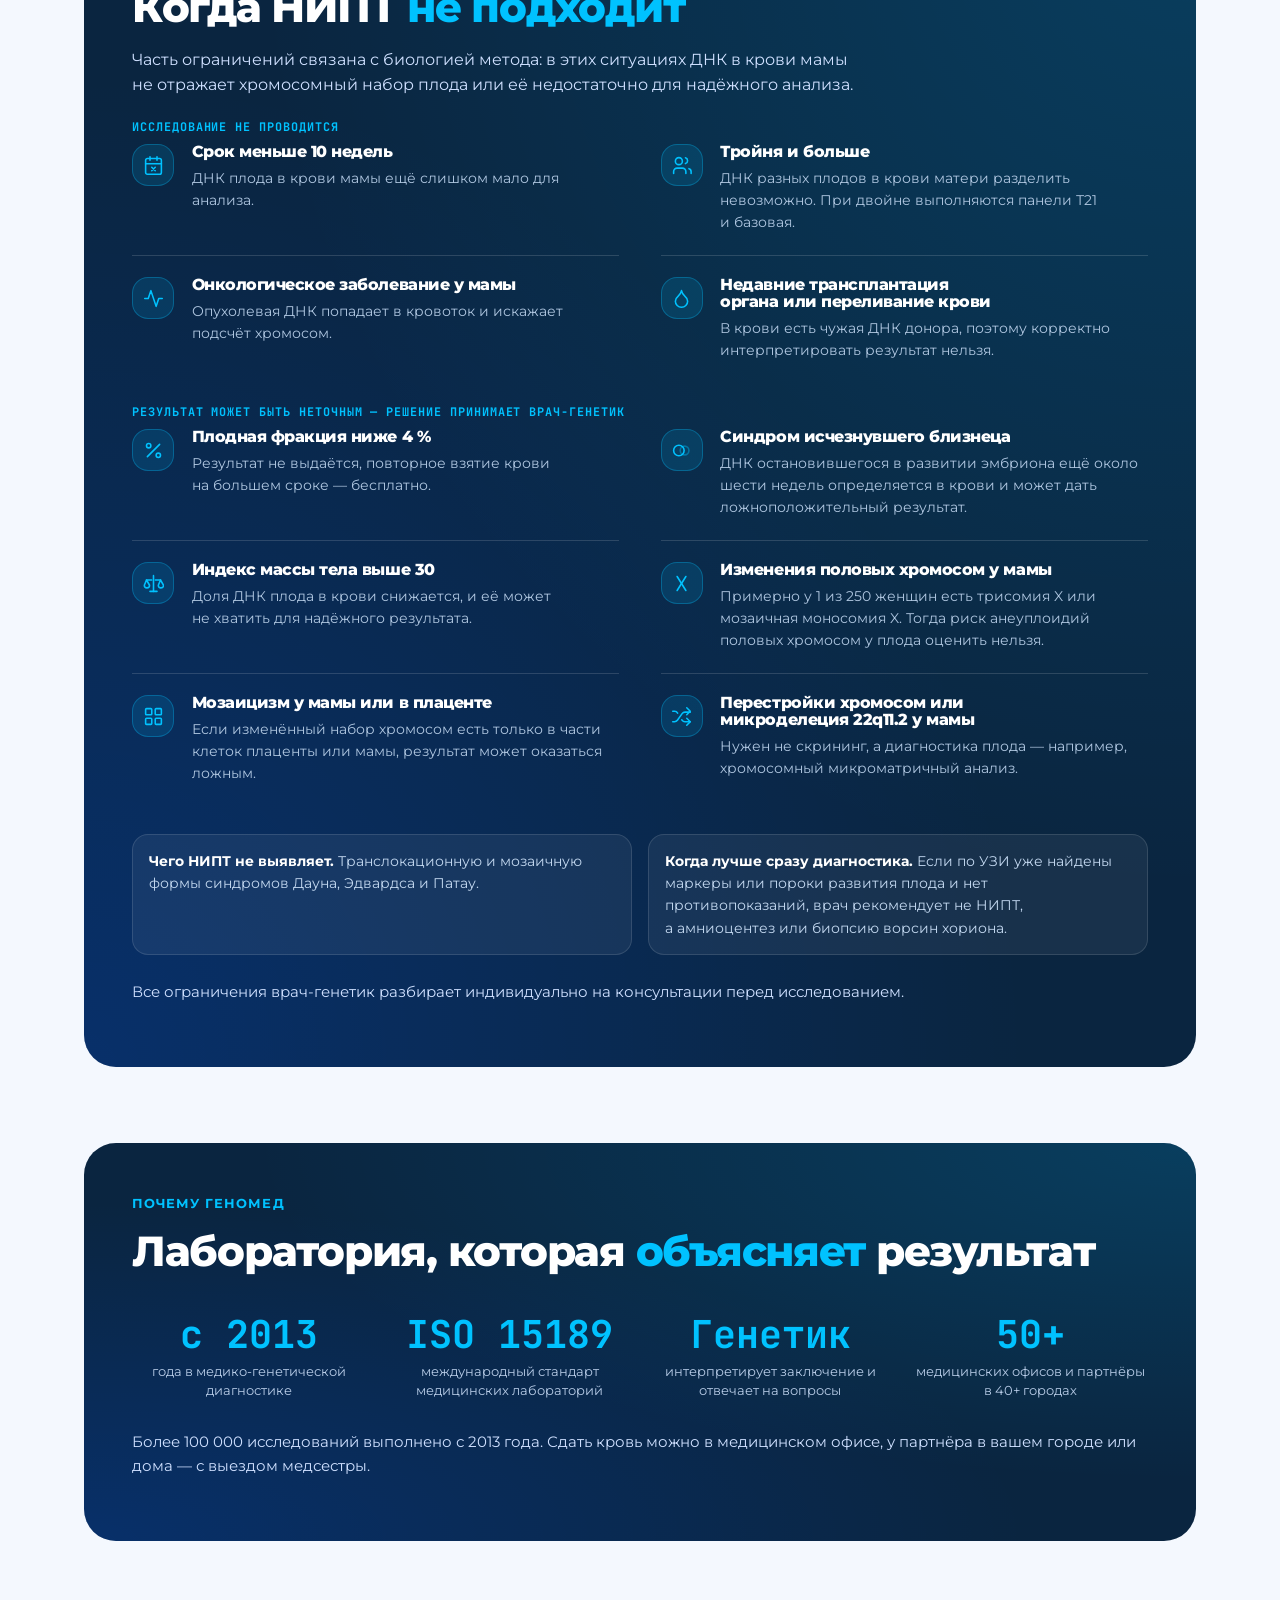
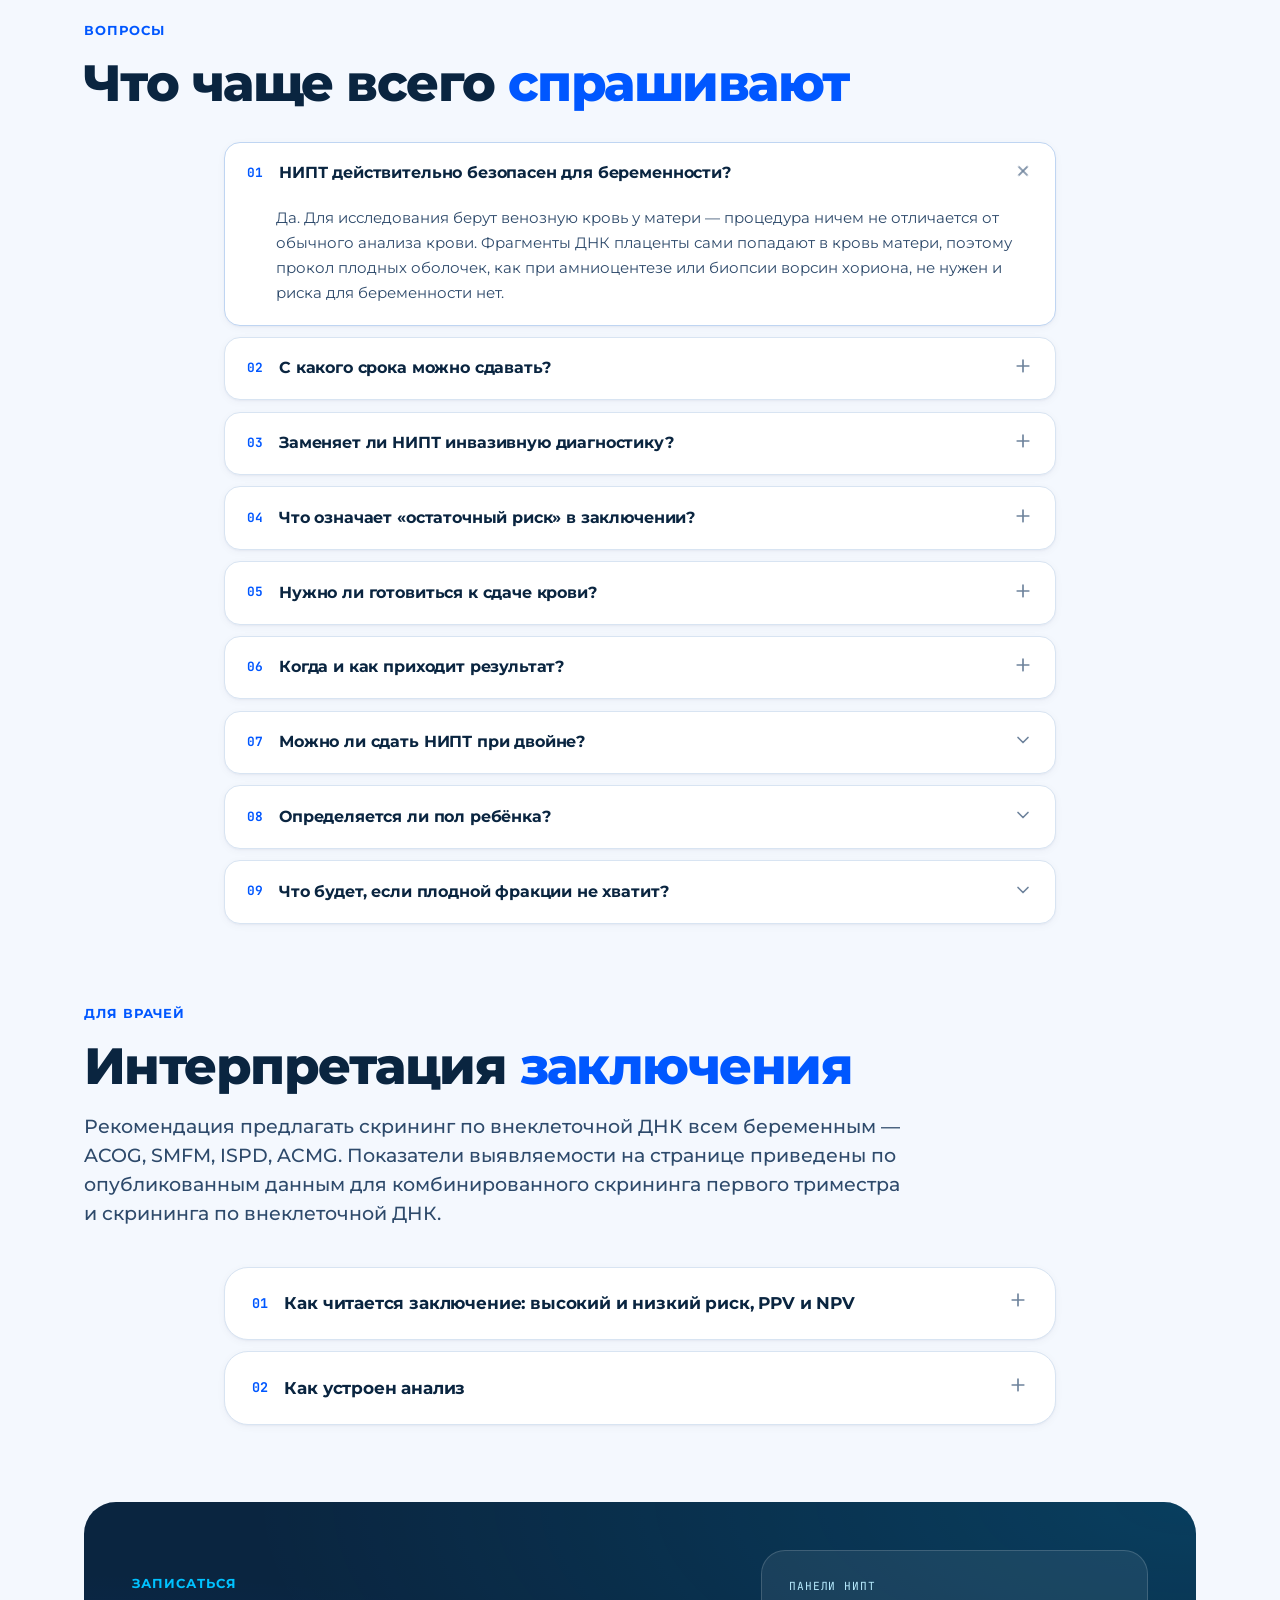
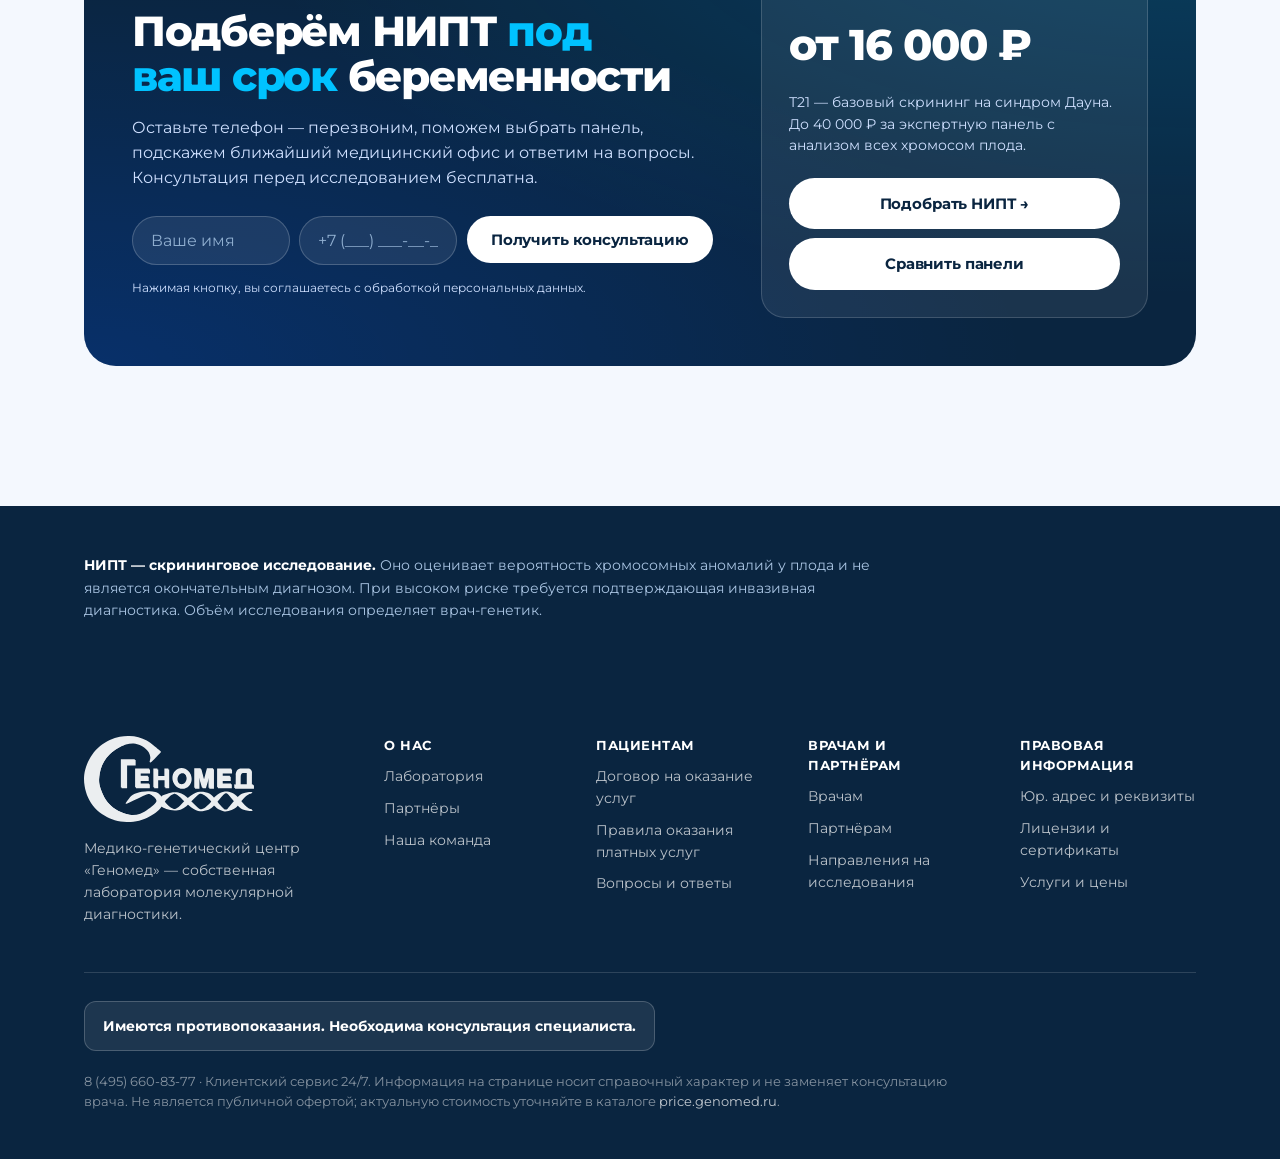
==== commit b3e839ee: "НИПТ: шапка и подвал как на превью MEMA" ====
--- a/index.html
+++ b/index.html
@@ -2,9 +2,10 @@
 <html lang="ru">
 <head>
 <meta charset="utf-8">
-<meta name="viewport" content="width=device-width, initial-scale=1">
+<meta name="viewport" content="width=device-width, initial-scale=1, viewport-fit=cover">
 <meta name="robots" content="noindex, nofollow">
-<title>НИПТ — Геномед · исправленная версия</title>
+<meta name="theme-color" content="#0A2540">
+<title>НИПТ — Геномед · с анимацией</title>
 <link rel="preconnect" href="https://fonts.googleapis.com">
 <link rel="preconnect" href="https://fonts.gstatic.com" crossorigin>
 <link rel="stylesheet" href="https://fonts.googleapis.com/css2?family=Montserrat:wght@400;500;600;700;800;900&family=JetBrains+Mono:wght@400;500;600;700&display=swap">
@@ -66,9 +67,9 @@
 .btn-lnipt--primary{background:var(--bg-deep);color:#fff !important;position:relative;overflow:hidden}
 .btn-lnipt--primary::before{content:"";position:absolute;inset:0;
   background:linear-gradient(135deg,var(--blue),var(--cyan) 120%);opacity:0;transition:opacity .3s}
-.btn-lnipt--primary:hover::before{opacity:1}
+@media (hover:hover) and (pointer:fine){.btn-lnipt--primary:hover::before{opacity:1}}
 .btn-lnipt--primary>*{position:relative;z-index:1}
-.btn-lnipt--primary:hover,.btn-lnipt--secondary:hover{transform:translateY(-1px);box-shadow:var(--shadow-md)}
+@media (hover:hover) and (pointer:fine){.btn-lnipt--primary:hover,.btn-lnipt--secondary:hover{transform:translateY(-1px);box-shadow:var(--shadow-md)}}
 .btn-lnipt--secondary{background:var(--accent-soft);color:var(--ink) !important}
 .btn-lnipt--light{background:#fff;color:var(--ink) !important}
 .btn-lnipt--sm{padding:11px 18px;font-size:14px}
@@ -137,7 +138,7 @@
 @media(max-width:640px){.cards,.cards.c2{grid-template-columns:1fr}}
 .fcard{background:var(--bg-card);border:1px solid var(--line);border-radius:var(--r-lg);padding:1.7em;
   box-shadow:var(--shadow-sm);min-width:0;transition:transform .2s,box-shadow .2s}
-.fcard:hover{transform:translateY(-2px);box-shadow:var(--shadow-md)}
+@media (hover:hover) and (pointer:fine){.fcard:hover{transform:translateY(-2px);box-shadow:var(--shadow-md)}}
 .fcard .n{font-family:var(--mono);font-weight:700;font-size:.78em;color:var(--blue);letter-spacing:.06em;
   text-transform:uppercase}
 .fcard h3{margin:.75em 0 .55em !important}
@@ -212,7 +213,7 @@
 .panels>*{min-width:0}
 .panel{background:#fff;border:1px solid var(--line);border-radius:var(--r-lg);padding:1.5em 1.25em;
   display:flex;flex-direction:column;box-shadow:var(--shadow-sm);position:relative;transition:transform .2s,box-shadow .2s}
-.panel:hover{transform:translateY(-3px);box-shadow:var(--shadow-md)}
+@media (hover:hover) and (pointer:fine){.panel:hover{transform:translateY(-3px);box-shadow:var(--shadow-md)}}
 .panel.pop{border-color:var(--blue);box-shadow:0 0 0 3px rgba(0,87,255,.09),var(--shadow-md)}
 .panel .flag{position:absolute;top:-11px;left:1.4em;background:var(--blue);color:#fff;font-size:.66em;
   font-weight:700;letter-spacing:.05em;text-transform:uppercase;padding:.3em .7em;border-radius:100px;
@@ -316,7 +317,7 @@
 .contacts a{display:inline-flex;align-items:center;gap:.5em;padding:12px 20px;border-radius:100px;
   background:rgba(255,255,255,.1);border:1px solid rgba(255,255,255,.2);color:#fff;font-weight:700;font-size:.9em;
   transition:background .2s}
-.contacts a:hover{background:rgba(255,255,255,.2)}
+@media (hover:hover) and (pointer:fine){.contacts a:hover{background:rgba(255,255,255,.2)}}
 .contacts a.tel{background:#fff;color:var(--bg-deep);font-family:var(--mono);border-color:#fff}
 .pricebox{background:rgba(255,255,255,.07);border:1px solid rgba(255,255,255,.16);border-radius:var(--r-lg);padding:1.7em}
 .pricebox .l{font-family:var(--mono);font-size:.7em;letter-spacing:.08em;text-transform:uppercase;color:var(--cyan-soft)}
@@ -363,7 +364,7 @@
 .qopt{display:flex;align-items:flex-start;gap:.9em;width:100%;text-align:left;background:#FAFCFF;
   border:1px solid var(--line);border-radius:var(--r-md);padding:1em 1.2em;font-family:inherit;
   font-weight:600;font-size:.97em;color:var(--ink);cursor:pointer;transition:border-color .18s,background .18s,transform .18s}
-.qopt:hover{border-color:#A9C7FF;background:var(--accent-soft);transform:translateX(2px)}
+@media (hover:hover) and (pointer:fine){.qopt:hover{border-color:#A9C7FF;background:var(--accent-soft);transform:translateX(2px)}}
 .qopt .k{font-family:var(--mono);font-size:.72em;color:var(--blue);flex:none;padding-top:.18em;min-width:1.1em}
 .qopt span.tx{min-width:0}
 .qopt small{display:block;font-weight:500;color:var(--muted);font-size:.83em;margin-top:.2em;line-height:1.45}
@@ -372,7 +373,7 @@
 .qfoot p{margin:0;font-size:.79em;color:var(--muted);max-width:60ch;line-height:1.5}
 .qlink{background:none;border:none;font-family:inherit;font-weight:700;font-size:.88em;color:var(--blue);
   cursor:pointer;padding:0;display:inline-flex;align-items:center;gap:.4em}
-.qlink:hover{color:var(--blue-2)}
+@media (hover:hover) and (pointer:fine){.qlink:hover{color:var(--blue-2)}}
 .qres__box{background:linear-gradient(135deg,#F4F8FE,#FFFFFF);border:1px solid #C9DDFB;border-radius:var(--r-lg);
   padding:1.6em;display:grid;grid-template-columns:1fr auto;gap:1.4em;align-items:center}
 .qres__box>*{min-width:0}
@@ -395,7 +396,7 @@
 @media(max-width:680px){.bens{grid-template-columns:1fr}}
 .ben{background:#fff;border:1px solid var(--line);border-radius:var(--r-lg);padding:1.5em 1.2em;
   box-shadow:var(--shadow-sm);transition:transform .2s,box-shadow .2s}
-.ben:hover{transform:translateY(-2px);box-shadow:var(--shadow-md)}
+@media (hover:hover) and (pointer:fine){.ben:hover{transform:translateY(-2px);box-shadow:var(--shadow-md)}}
 .ben h3{font-size:.98em !important;margin:.95em 0 .4em !important}
 .ben p{font-size:.87em;color:var(--muted);margin:0;line-height:1.5}
 
@@ -448,7 +449,7 @@
   white-space:nowrap}
 .lnav a:not(.btn-lnipt){padding:.5em .8em;border-radius:100px;font-size:.85em;font-weight:600;color:var(--ink-2);
   white-space:nowrap;transition:background .16s,color .16s}
-.lnav a:not(.btn-lnipt):hover{background:var(--accent-soft);color:var(--ink)}
+@media (hover:hover) and (pointer:fine){.lnav a:not(.btn-lnipt):hover{background:var(--accent-soft);color:var(--ink)}}
 .lnav a.on{background:var(--accent-soft);color:var(--blue)}
 .lnav .btn-lnipt{margin-left:auto;flex:none}
 @media(max-width:760px){.lnav .btn-lnipt{display:none}.lnav__logo{margin-right:.4em}}
@@ -539,8 +540,7 @@
 /* ——— ссылка в карточках «где сдать» ——— */
 .wlink{display:inline-flex;align-items:center;margin-top:.9em;font-size:.85em;font-weight:700;color:var(--blue);
   border-bottom:1px solid rgba(0,87,255,.28);padding-bottom:1px;transition:color .16s,border-color .16s}
-.wlink:hover{color:var(--blue-2);border-color:var(--blue-2)}
-
+@media (hover:hover) and (pointer:fine){.wlink:hover{color:var(--blue-2);border-color:var(--blue-2)}}
 /* ============================================================
    ПЕРЕДЕЛКА: список ограничений вместо сетки одинаковых карточек
    ============================================================ */
@@ -571,8 +571,7 @@
 /* тихая строка с телефоном вместо ряда кнопок связи */
 .cta-phone{margin:1.6em 0 0;font-size:.9em;color:#B9CCE4}
 .cta-phone a{color:#fff;border-bottom:1px solid rgba(255,255,255,.35);padding-bottom:1px}
-.cta-phone a:hover{border-color:#fff}
-
+@media (hover:hover) and (pointer:fine){.cta-phone a:hover{border-color:#fff}}
 /* ============================================================
    СЛОЙ ФОТОГРАФИЙ + КОМПОНОВКА
    Точечная правка поверх собственного CSS страницы (сохранён как есть,
@@ -654,18 +653,218 @@
 .pmodal__tel a{color:var(--blue);font-weight:700}
 .pmodal__note{margin-top:1em !important;font-size:.78em !important;color:var(--muted) !important}
 .pmodal__x{position:absolute;top:.7em;right:.8em;width:36px;height:36px;border-radius:50%;border:0;background:var(--line-soft);color:var(--ink);font-size:1.3em;cursor:pointer}
+
+/* ============================================================
+   ОБЩЕЕ ДЛЯ ОБЕИХ ВКЛАДОК
+   ============================================================ */
+
+/* ——— первый экран: текст + 3D-пробирка ——— */
+.hv2{display:grid;grid-template-columns:minmax(0,1.15fr) minmax(0,.85fr);gap:clamp(2em,4vw,3.5em);align-items:center}
+.hv2 h1{font-size:clamp(34px,4.6vw,60px)}
+.hv2 .lead{max-width:42ch}
+.hv2__tube{margin:0;position:relative;display:grid;place-items:center;min-height:clamp(360px,42vw,560px);
+  background:radial-gradient(closest-side,rgba(0,194,255,.2),rgba(0,87,255,.08) 55%,transparent 100%)}
+.hv2__tube img{display:block;height:clamp(340px,40vw,540px);width:auto;filter:drop-shadow(0 30px 40px rgba(10,37,64,.25))}
+.hv2__tube figcaption{position:absolute;right:0;bottom:8%;max-width:15em;padding:.85em 1.05em;border-radius:var(--r-md);
+  background:rgba(255,255,255,.9);-webkit-backdrop-filter:blur(14px);backdrop-filter:blur(14px);box-shadow:var(--shadow-md);
+  font-size:.85em;color:var(--ink-2);line-height:1.45}
+.hv2__tube figcaption b{display:block;color:var(--ink)}
+.hv2__tube figcaption.l{right:auto;left:0;bottom:auto;top:12%}
+@media(max-width:940px){.hv2{grid-template-columns:minmax(0,1fr)}.hv2__tube{min-height:0;padding:1em 0}
+  .hv2__tube img{height:300px}.hv2__tube figcaption{position:static;margin-top:1em;max-width:none}.hv2__tube figcaption.l{display:none}}
+
+/* ——— 3D-иконки вместо плоских значков ——— */
+.ben__img{display:block;align-self:flex-start;object-fit:contain;width:auto;height:76px;margin:-.3em 0 .9em;filter:drop-shadow(0 8px 14px rgba(0,87,255,.18))}
+.wcard__img{display:block;align-self:flex-start;object-fit:contain;width:auto;height:96px;margin:1.5rem 1.5rem 0;filter:drop-shadow(0 10px 16px rgba(0,87,255,.18))}
+.wcard__img+h3{margin-top:.9rem !important}
+
+/* ——— экспертная панель: для чего результаты ——— */
+.use{margin:.2em 0 .9em;font-size:.8em;line-height:1.45;color:var(--ink-2);background:var(--accent-soft);border-radius:10px;padding:.6em .75em}
+
+/* ——— какие бывают результаты ——— */
+.res3{display:grid;grid-template-columns:repeat(3,minmax(0,1fr));gap:1em;margin-top:2.2em}
+.res{position:relative;background:var(--bg-card);border:1px solid var(--line);border-radius:var(--r-lg);padding:1.5em 1.4em 1.6em;overflow:hidden}
+.res::before{content:"";position:absolute;inset:0 0 auto;height:5px;background:var(--c)}
+.res--ok{--c:var(--ok);--s:var(--ok-soft)}
+.res--hi{--c:var(--stop);--s:var(--stop-soft)}
+.res--na{--c:var(--warn);--s:var(--warn-soft)}
+.res__tag{display:inline-block;font:700 .72em/1 var(--mono);letter-spacing:.06em;text-transform:uppercase;color:var(--c);background:var(--s);padding:.5em .75em;border-radius:100px}
+.res h3{margin:.9em 0 .45em;font-family:var(--disp);font-size:1.12em;font-weight:800;letter-spacing:-.015em}
+.res p{margin:0;font-size:.9em;line-height:1.55;color:var(--ink-2)}
+@media(max-width:860px){.res3{grid-template-columns:minmax(0,1fr)}}
+
+/* ——— ограничения: две группы и примечания ——— */
+.limgrp{margin:2em 0 .9em !important;font-family:var(--mono);font-size:.74em !important;font-weight:700;letter-spacing:.08em;
+  text-transform:uppercase;color:var(--cyan) !important}
+.limnote{margin-top:1.8em;display:grid;grid-template-columns:1fr 1fr;gap:1em}
+.limnote p{margin:0;padding:1em 1.1em;border-radius:var(--r-md);background:rgba(255,255,255,.06);border:1px solid rgba(255,255,255,.12);
+  font-size:.9em;line-height:1.55;color:#C3D8F0}
+.limnote b{color:#fff}
+@media(max-width:760px){.limnote{grid-template-columns:1fr}}
+
+/* ——— мобильная доводка (скилл mobile-native) ——— */
+html{-webkit-tap-highlight-color:transparent}
+.btn-lnipt,.qopt,.lnav a,summary,.fpv__seg button{touch-action:manipulation}
+.btn-lnipt,.qopt,.fpv__seg button{-webkit-user-select:none;user-select:none}
+.leadform input{font-size:16px}
+.sticky-cta{padding-left:max(1em,env(safe-area-inset-left));padding-right:max(1em,env(safe-area-inset-right))}
+
+/* ——— панели: число синдромов точками ——— */
+.ladder{display:flex;flex-wrap:wrap;align-items:center;gap:3px;margin:.2em 0 .9em}
+.ladder i{width:7px;height:7px;border-radius:50%;background:linear-gradient(135deg,var(--blue),var(--cyan))}
+.ladder b{font:700 .7em/1 var(--mono);color:var(--blue);margin-left:.45em;letter-spacing:.02em}
+
+/* ——— как проходит: восемь дней ——— */
+.days8{margin-top:1.6em}
+.days8__row{display:grid;grid-template-columns:minmax(0,1.6fr) repeat(7,minmax(0,1fr)) minmax(0,1.6fr);gap:4px}
+.days8__row>*{border-radius:12px;min-height:64px;display:flex;flex-direction:column;justify-content:center;padding:.5em .7em}
+.days8__row i{font:700 .78em/1 var(--mono);font-style:normal;color:#fff;background:linear-gradient(180deg,var(--blue),#1A6BFF);align-items:center}
+.days8__row .d0{background:var(--accent-soft)}
+.days8__row .d8{background:var(--bg-deep);color:#fff}
+.days8__row b{font:700 .72em/1.2 var(--mono);letter-spacing:.04em;color:var(--blue)}
+.days8__row .d8 b{color:var(--cyan)}
+.days8__row span{font-size:.82em;font-weight:700;line-height:1.25;margin-top:.25em}
+.days8__lab{display:grid;grid-template-columns:minmax(0,1.6fr) minmax(0,7fr) minmax(0,1.6fr);gap:4px;margin-top:6px;font-size:.78em;color:var(--muted)}
+.days8__lab span:nth-child(2){text-align:center}
+.days8__note{margin:.9em 0 0;font-size:.82em;color:var(--muted)}
+@media(max-width:640px){.days8__row{grid-template-columns:repeat(7,minmax(0,1fr))}
+  .days8__row .d0,.days8__row .d8{grid-column:1/-1;min-height:0;flex-direction:row;align-items:baseline;gap:.6em;padding:.6em .8em}
+  .days8__row i{min-height:40px;font-size:.72em;padding:0}
+  .days8__lab{grid-template-columns:minmax(0,1fr);text-align:center}.days8__lab span:empty{display:none}}
+
+/* ============================================================
+   ШАПКА И ПОДВАЛ — как на превью MEMA (mema-review-genomed), один в один
+   ============================================================ */
+.hdr,.ftr{--soft:#F4F8FE}
+/* шапка */
+.hdr{border-bottom:1px solid var(--line-soft);padding:16px 0;background:#fff}
+.hdr-in{display:flex;align-items:center;justify-content:space-between;gap:28px;flex-wrap:wrap}
+.hdr-logo img{width:190px;height:auto}
+.hdr-c{display:flex;flex-direction:column;align-items:center;gap:11px;flex:1;min-width:280px}
+.hdr-tag{color:#1385a5;font-size:.92rem;font-weight:600;margin:0;text-align:center}
+.hdr-nav{display:flex;gap:32px;flex-wrap:wrap;justify-content:center}
+.hdr-nav a{text-transform:uppercase;font-weight:700;font-size:.85rem;color:var(--ink);text-decoration:none}
+.hdr-nav a:hover{color:var(--blue)}
+.hdr-r{display:flex;flex-direction:column;align-items:flex-end;gap:4px;text-align:right}
+.hdr-soc{display:flex;gap:9px;margin-bottom:2px}
+.hdr-soc a{width:27px;height:27px;border-radius:50%;display:grid;place-items:center;
+  background:var(--soft);color:var(--blue)}
+.hdr-soc svg{width:14px;height:14px}
+.hdr-serv{font-size:.86rem;font-weight:700;text-decoration:none}
+.hdr-phone{font-size:1rem;font-weight:800;color:var(--blue);text-decoration:none}
+@media(max-width:980px){.hdr-nav{display:none}}
+
+/* подвал */
+.ftr{background:#0A2540;color:rgba(255,255,255,.72);
+  padding:56px 0 calc(34px + env(safe-area-inset-bottom,0px));margin-top:0}
+.ftr-top{display:grid;grid-template-columns:1.5fr repeat(4,1fr);gap:36px;
+  padding-bottom:32px;border-bottom:1px solid rgba(255,255,255,.14)}
+.ftr-brand img{width:170px;filter:brightness(0) invert(1);opacity:.92}
+.ftr-brand p{margin-top:16px;font-size:.88rem;max-width:30ch}
+.ftr-col{display:grid;gap:10px;align-content:start;font-size:.88rem}
+.ftr-col b{color:#fff;font-size:.8rem;text-transform:uppercase;letter-spacing:.04em}
+.ftr-col a{color:rgba(255,255,255,.72);text-decoration:none}
+.ftr-col a:hover{color:#fff}
+.ftr-warn{margin-top:28px;display:inline-block;padding:13px 18px;border-radius:12px;
+  background:rgba(255,255,255,.08);border:1px solid rgba(255,255,255,.2);
+  font-weight:700;font-size:.9rem;color:#fff}
+.ftr-bottom{margin-top:20px;font-size:.82rem;color:rgba(255,255,255,.5);max-width:100ch}
+.ftr-bottom a{color:rgba(255,255,255,.75)}
+@media(max-width:900px){.ftr-top{grid-template-columns:1fr 1fr;gap:28px}}
+@media(max-width:560px){.ftr-top{grid-template-columns:1fr}}
+
+/* ============================================================
+   НАГЛЯДНАЯ ВЕРСИЯ
+   ============================================================ */
+
+/* ——— отклик на нажатие ——— */
+.btn-lnipt:active,.qopt:active{transform:scale(.97)}
+
+/* ——— сцена «путь ДНК», привязанная к прокрутке ——— */
+.nscene{position:relative;height:180vh;color:#fff;
+  background:radial-gradient(ellipse at top right,rgba(0,194,255,.14),transparent 60%),radial-gradient(ellipse at bottom left,rgba(0,87,255,.22),transparent 60%),var(--bg-deep)}
+.nscene__sticky{position:sticky;top:0;height:100vh;height:100svh;overflow:hidden;display:flex;align-items:center;padding:76px 0 18px}
+.nscene__inner{width:100%;display:grid;gap:clamp(12px,2.2vh,24px)}
+.nscene__head h2{color:#fff;font-size:clamp(26px,3.2vw,40px) !important;margin:0 !important}
+.nscene__head h2 em{color:var(--cyan)}
+.ncaps{display:grid;min-height:7.4em}
+.ncap{grid-area:1/1;max-width:44em;will-change:transform,opacity}
+.ncap__k{display:block;font-size:.72em;font-weight:700;letter-spacing:.06em;color:var(--cyan);margin-bottom:.45em}
+.ncap h3{margin:0;font-family:var(--disp);font-size:clamp(20px,2.2vw,28px);font-weight:800;letter-spacing:-.02em;line-height:1.15;color:#fff}
+.ncap p{margin:.45em 0 0;color:#B9CCE4;font-size:.98em;line-height:1.5;max-width:40em}
+.nstage canvas{display:block;width:100%}
+.nleg{display:grid;font-size:.8em;color:#B9CCE4;min-height:1.6em}
+.nleg>span{grid-area:1/1;display:flex;flex-wrap:wrap;gap:.4em 1.4em;align-items:center}
+.nleg span span{display:inline-flex;align-items:center;gap:.5em}
+.nleg i{width:9px;height:9px;border-radius:50%}
+.nleg__fine{color:#7E9CBE}
+@media(max-width:760px){.nscene__sticky{padding-top:70px}.ncaps{min-height:9.6em}.ncap p{font-size:.92em}}
+
+/* ——— точность: 1000 беременных ——— */
+.fpv{background:var(--bg-card);border:1px solid var(--line);border-radius:var(--r-lg);padding:1.5em 1.5em 1.3em;box-shadow:var(--shadow-md)}
+.fpv__seg{position:relative;display:inline-grid;grid-template-columns:1fr 1fr;padding:4px;background:var(--line-soft);border-radius:100px;isolation:isolate}
+.fpv__thumb{position:absolute;top:4px;left:4px;bottom:4px;width:calc(50% - 4px);background:#fff;border-radius:100px;
+  box-shadow:0 1px 2px rgba(10,37,64,.06),0 3px 10px rgba(10,37,64,.1);z-index:-1;will-change:transform}
+.fpv__seg button{border:0;background:none;cursor:pointer;padding:.65em 1.1em;border-radius:100px;font:700 .82em/1.2 var(--body);color:var(--muted);
+  transition:color .2s ease-out,transform .1s ease-out}
+.fpv__seg button[aria-pressed="true"]{color:var(--ink)}
+.fpv__seg button:active{transform:scale(.96)}
+.fpv__lead{margin:1em 0 .9em;font-size:.88em;color:var(--ink-2);line-height:1.5}
+.fpv__lead b{color:#B7650A}
+.fpv__dots{display:block;width:100%}
+.fpv__val{display:grid;margin-top:.8em}
+.fpv__val>span{grid-area:1/1;font-size:.95em;color:var(--ink-2)}
+.fpv__val b{font-size:1.6em;color:#C8791B;letter-spacing:-.02em;margin-right:.2em}
+.fpv__v1 b{color:var(--blue)}
+.fpv__v1{opacity:0}
+.fpv__tbl{width:100%;min-width:0;margin-top:1.2em;border-collapse:collapse;font-size:.82em;table-layout:auto}
+.fpv__tbl th,.fpv__tbl td{border-bottom:0;background:none}
+.fpv__tbl td:first-child{text-align:left}
+.fpv__tbl th{font-weight:700;color:var(--muted);text-align:right;padding:.4em .3em;font-size:.9em;line-height:1.25}
+.fpv__tbl th:first-child{text-align:left}
+.fpv__tbl td{padding:.55em .3em;border-top:1px solid var(--line-soft);color:var(--ink-2)}
+.fpv__tbl td.mono{text-align:right;font-weight:700;color:var(--ink);white-space:nowrap}
+.fpv__tbl td:nth-child(2){color:var(--blue)}
+.fpv__s{display:none}
+@media(max-width:480px){.fpv{padding:1.2em 1em 1em}.fpv__seg button{padding:.6em .8em;font-size:.76em}
+  .fpv__tbl{font-size:.74em}.fpv__l{display:none}.fpv__s{display:inline}.fpv__tbl td,.fpv__tbl th{padding-inline:.2em}}
+
+@media(prefers-reduced-motion:reduce){.btn-lnipt:active,.qopt:active{transform:none}}
 </style>
 </head>
 <body>
-<div class="vbar"><div class="wrap vbar__in"><b>Версии для сравнения:</b><a href="index.html" class="on" aria-current="page">Исправленная</a><a href="naglyadnaya.html">Наглядная · путь ДНК</a></div></div>
+<div class="vbar"><div class="wrap vbar__in"><b>Версии для сравнения:</b><a href="index.html" class="on" aria-current="page">С анимацией</a><a href="bez-animacii.html">Без анимации</a></div></div>
+<header class="hdr">
+  <div class="wrap hdr-in">
+    <a class="hdr-logo" href="https://genomed.ru/"><img src="img/logo.svg" alt="Геномед"></a>
+    <div class="hdr-c">
+      <p class="hdr-tag">Диагностика генетических заболеваний быстро и точно</p>
+      <nav class="hdr-nav">
+        <a href="https://price.genomed.ru/">Услуги и цены</a>
+        <a href="https://genomed.ru/gde-sdat-test/">Где сдать тест</a>
+        <a href="https://price.genomed.ru/doctor/index">Врачи</a>
+        <a href="https://genomed.ru/">Ещё</a>
+      </nav>
+    </div>
+    <div class="hdr-r">
+      <div class="hdr-soc">
+        <a href="https://wa.me/74956608377" aria-label="WhatsApp"><svg viewBox="0 0 24 24" fill="currentColor"><path d="M12 2a10 10 0 0 0-8.6 15l-1.3 4.8 4.9-1.3A10 10 0 1 0 12 2zm0 18a8 8 0 0 1-4.1-1.1l-.3-.2-2.9.8.8-2.8-.2-.3A8 8 0 1 1 12 20zm4.4-5.6c-.2-.1-1.4-.7-1.7-.8-.2-.1-.4-.1-.5.1-.2.2-.6.8-.7.9-.1.1-.3.2-.5 0-.2-.1-1-.4-1.9-1.2-.7-.6-1.2-1.4-1.3-1.6-.1-.2 0-.4.1-.5l.4-.4.2-.4v-.4c0-.1-.5-1.3-.7-1.8-.2-.4-.4-.4-.5-.4h-.5c-.2 0-.4.1-.6.3-.2.2-.8.8-.8 2s.8 2.3.9 2.4c.1.2 1.6 2.5 3.9 3.4.5.2 1 .4 1.3.5.6.2 1.1.1 1.5.1.5-.1 1.4-.6 1.6-1.1.2-.6.2-1 .1-1.1 0-.1-.2-.2-.4-.3z"/></svg></a>
+        <a href="https://t.me/genomed_b2c_bot" aria-label="Telegram"><svg viewBox="0 0 24 24" fill="currentColor"><path d="M21.9 4.3 18.7 19c-.2 1-.9 1.3-1.8.8l-4.9-3.6-2.4 2.3c-.3.3-.5.5-1 .5l.4-5 9.1-8.2c.4-.3-.1-.5-.6-.2L6.3 12.1l-4.8-1.5c-1-.3-1-1 .2-1.5l18.8-7.2c.9-.3 1.6.2 1.4 1.4z"/></svg></a>
+      </div>
+      <a class="hdr-serv" href="https://genomed.ru/klientskij-servis-24-7/">Клиентский сервис 24/7</a>
+      <a class="hdr-phone" href="tel:84956608377">8 (495) 660-83-77</a>
+    </div>
+  </div>
+</header>
+
 <nav class="lnav" aria-label="Разделы страницы">
   <div class="wrap lnav__in">
     <span class="lnav__logo">НИПТ</span>
     <a href="#safe">Как работает</a>
     <a href="#accuracy">Точность</a>
     <a href="#panels">Панели и цены</a>
-    <a href="#compare">Сравнение</a>
     <a href="#how">Как проходит</a>
+    <a href="#results">Результат</a>
     <a href="#limits">Ограничения</a>
     <a href="#faq">Вопросы</a>
     <a href="#doctors">Врачам</a>
@@ -673,7 +872,7 @@
   </div>
 </nav>
 <section class="hero">
-  <div class="wrap hero__grid">
+  <div class="wrap hv2">
     <div>
       <p class="eyebrow">НИПТ · с 10 недель беременности</p>
       <h1>Риск синдрома Дауна у&nbsp;малыша&nbsp;— по&nbsp;анализу <em>крови мамы</em></h1>
@@ -689,8 +888,7 @@
         <li><b>Консультация генетика</b> бесплатно</li>
       </ul>
     </div>
-
-    
+    <figure class="hv2__tube"><img src="img/hero-tube.webp" alt="Пробирка с кровью: в плазме — фрагменты ДНК" width="279" height="1100" fetchpriority="high"><figcaption class="l"><b>20 мл крови из вены</b>без прокола и подготовки</figcaption><figcaption><b>Результат — через 8 дней</b>заключение врач-генетик разбирает вместе с вами</figcaption></figure>
   </div>
 </section>
 <section style="padding-top:0;padding-bottom:0">
@@ -701,7 +899,7 @@
     </div>
     <div>
       <span class="section-eyebrow">Для кого</span>
-      <p>Международные профессиональные сообщества рекомендуют исследование всем беременным. Особенно оно показано после 35 лет, после ЭКО, при повышенном риске по УЗИ или биохимическому скринингу и если ранее была беременность с хромосомной аномалией.</p>
+      <p>Международные профессиональные сообщества рекомендуют исследование всем беременным. Особенно оно показано после 35 лет, после ЭКО, при повышенном риске по биохимическому скринингу и если ранее была беременность с хромосомной аномалией.</p>
     </div>
     <div>
       <span class="section-eyebrow">Когда</span>
@@ -717,26 +915,28 @@
     </div>
   </div>
 </section>
-<figure class="photoband">
-  <img src="mother.jpg" alt="Мама держит на руках новорождённого ребёнка" width="910" height="400">
-  <figcaption>
-    <p>Результат — через 8 дней. Заключение врач-генетик разбирает вместе с вами.</p>
-  </figcaption>
-</figure>
-<section id="safe" style="padding-top:0">
-  <div class="wrap section-head">
-    <span class="section-eyebrow">Как работает НИПТ</span>
-    <h2>Почему исследование <em>безопасно</em></h2>
-    <p class="lead">Во время беременности фрагменты ДНК плаценты попадают в кровь матери. Поэтому для анализа достаточно взять кровь из вены: прокол плодных оболочек не нужен, риска для беременности нет.</p>
-  </div>
-  <div class="wrap">
-    <ol class="dnapath">
-      <li><span class="dnapath__ic"><svg viewBox="0 0 24 24" fill="none" stroke="currentColor" stroke-width="1.75" stroke-linecap="round" stroke-linejoin="round" aria-hidden="true"><circle cx="12" cy="12" r="8"/><path d="M12 12V7"/><path d="m12 12 4 2.5"/><path d="m12 12-4 2.5"/><path d="M12 7l-2-2"/><path d="m12 7 2-2"/></svg></span><span class="dnapath__n mono">01</span><b>Плацента</b><span class="dnapath__t">Во время беременности фрагменты ДНК плаценты постоянно попадают в кровь матери.</span></li>
-      <li><span class="dnapath__ic"><svg viewBox="0 0 24 24" fill="none" stroke="currentColor" stroke-width="1.75" stroke-linecap="round" stroke-linejoin="round" aria-hidden="true"><path d="M12 22a7 7 0 0 0 7-7c0-2-1-3.9-3-5.5s-3.5-4-4-6.5c-.5 2.5-2 4.9-4 6.5C6 11.1 5 13 5 15a7 7 0 0 0 7 7Z"/></svg></span><span class="dnapath__n mono">02</span><b>Кровь мамы</b><span class="dnapath__t">Там они смешиваются с ДНК самой мамы. Доля ДНК плода — плодная фракция — к 10 неделям обычно достигает 4 % и выше.</span></li>
-      <li><span class="dnapath__ic"><svg viewBox="0 0 24 24" fill="none" stroke="currentColor" stroke-width="1.75" stroke-linecap="round" stroke-linejoin="round" aria-hidden="true"><path d="m18 2 4 4"/><path d="m17 7 3-3"/><path d="M19 9 8.7 19.3c-1 1-2.5 1-3.4 0l-.6-.6c-1-1-1-2.5 0-3.4L15 5"/><path d="m9 11 4 4"/><path d="m5 19-3 3"/><path d="m14 4 6 6"/></svg></span><span class="dnapath__n mono">03</span><b>Взятие крови</b><span class="dnapath__t">Поэтому достаточно взять 20 мл крови из вены, как при обычном анализе. Из плазмы выделяют внеклеточную ДНК.</span></li>
-      <li><span class="dnapath__ic"><svg viewBox="0 0 24 24" fill="none" stroke="currentColor" stroke-width="1.75" stroke-linecap="round" stroke-linejoin="round" aria-hidden="true"><path d="m10 16 1.5 1.5"/><path d="m14 8-1.5-1.5"/><path d="M15 2c-1.798 1.998-2.518 3.995-2.807 5.993"/><path d="m16.5 10.5 1 1"/><path d="m17 6-2.891-2.891"/><path d="M2 15c6.667-6 13.333 0 20-6"/><path d="m20 9 .891.891"/><path d="M3.109 14.109 4 15"/><path d="m6.5 12.5 1 1"/><path d="m7 18 2.891 2.891"/><path d="M9 22c1.798-1.998 2.518-3.995 2.807-5.993"/></svg></span><span class="dnapath__n mono">04</span><b>Секвенатор</b><span class="dnapath__t">Прочитывает фрагменты ДНК, а программа считает, сколько прочтений приходится на каждую хромосому.</span></li>
-      <li><span class="dnapath__ic"><svg viewBox="0 0 24 24" fill="none" stroke="currentColor" stroke-width="1.75" stroke-linecap="round" stroke-linejoin="round" aria-hidden="true"><path d="M15 2H6a2 2 0 0 0-2 2v16a2 2 0 0 0 2 2h12a2 2 0 0 0 2-2V7Z"/><path d="M14 2v4a2 2 0 0 0 2 2h4"/><path d="m9 15 2 2 4-4"/></svg></span><span class="dnapath__n mono">05</span><b>Заключение</b><span class="dnapath__t">Больше прочтений по хромосоме, чем ожидается, — признак анеуплоидии. Врач-генетик оформляет заключение: высокий или низкий риск.</span></li>
-    </ol>
+<section class="nscene" id="safe" aria-labelledby="nscene-title">
+  <div class="nscene__sticky">
+    <div class="wrap nscene__inner">
+      <div class="nscene__head">
+        <span class="section-eyebrow" style="color:var(--cyan)">Как работает НИПТ</span>
+        <h2 id="nscene-title">Почему исследование <em>безопасно</em></h2>
+      </div>
+      <div class="ncaps">
+        <div class="ncap"><span class="ncap__k mono">01 · кровь мамы</span><h3>В&nbsp;крови мамы есть фрагменты ДНК плаценты.</h3><p>С&nbsp;10-й недели беременности их доля&nbsp;— плодная фракция&nbsp;— обычно достигает 4&nbsp;% и&nbsp;больше. Этого достаточно для анализа.</p></div>
+        <div class="ncap"><span class="ncap__k mono">02 · взятие крови</span><h3>Достаточно 20&nbsp;мл крови из&nbsp;вены.</h3><p>Как для обычного анализа&nbsp;— без прокола и&nbsp;риска для беременности. Из&nbsp;плазмы выделяют внеклеточную ДНК.</p></div>
+        <div class="ncap"><span class="ncap__k mono">03 · секвенирование</span><h3>Секвенатор прочитывает фрагменты ДНК.</h3><p>Программа определяет, с&nbsp;какой хромосомы пришёл каждый фрагмент.</p></div>
+        <div class="ncap"><span class="ncap__k mono">04 · подсчёт</span><h3>Фрагменты раскладываются по&nbsp;хромосомам.</h3><p>Для каждой хромосомы считается, сколько фрагментов пришлось на&nbsp;неё, и&nbsp;это число сравнивается с&nbsp;ожидаемым.</p></div>
+        <div class="ncap"><span class="ncap__k mono">05 · результат</span><h3>Лишняя хромосома видна в&nbsp;цифрах.</h3><p>Если фрагментов 21-й хромосомы больше ожидаемого, это признак синдрома Дауна. Врач-генетик оценивает риск; высокий риск подтверждают диагностическим исследованием.</p></div>
+      </div>
+      <div class="nstage">
+        <canvas role="img" aria-label="Схема: фрагменты ДНК мамы и плаценты в крови собираются в пробирку, прочитываются секвенатором и раскладываются по 22 хромосомам; при трисомии 21 фрагментов 21-й хромосомы больше ожидаемого."></canvas>
+      </div>
+      <div class="nleg" aria-hidden="true">
+        <span class="nleg__a"><span><i style="background:#4B8EFF"></i>ДНК мамы</span><span><i style="background:#00C2FF"></i>ДНК плаценты</span></span>
+        <span class="nleg__b" style="opacity:0"><span><i style="background:#FFB547"></i>лишняя копия 21-й хромосомы</span><span class="nleg__fine">схема: разница показана крупнее, чем в&nbsp;реальности</span></span>
+      </div>
+    </div>
   </div>
 </section>
 <section id="about" style="padding-top:0">
@@ -747,27 +947,27 @@
   </div>
   <div class="wrap bens" style="max-width:1240px;margin-top:2.4em">
     <div class="ben">
-      <span class="badge"><svg viewBox="0 0 24 24" fill="none" stroke="currentColor" stroke-width="1.75" stroke-linecap="round" stroke-linejoin="round"><path d="M3 3v16a2 2 0 0 0 2 2h16"/><rect x="7" y="12" width="3" height="6" rx="1"/><rect x="13" y="8" width="3" height="10" rx="1"/><rect x="19" y="5" width="2" height="13" rx="1"/></svg></span>
+      <img class="ben__img" src="img/ic-chromosomes.webp" alt="" loading="lazy">
       <h3>Скрининг основных хромосомных аномалий</h3>
       <p>Трисомии 21, 18, 13 и половые хромосомы</p>
     </div>
     <div class="ben">
-      <span class="badge"><svg viewBox="0 0 24 24" fill="none" stroke="currentColor" stroke-width="1.75" stroke-linecap="round" stroke-linejoin="round"><path d="M12 22a7 7 0 0 0 7-7c0-2-1-3.9-3-5.5s-3.5-4-4-6.5c-.5 2.5-2 4.9-4 6.5C6 11.1 5 13 5 15a7 7 0 0 0 7 7Z"/></svg></span>
+      <img class="ben__img" src="img/ic-drop.webp" alt="" loading="lazy">
       <h3>Только венозная кровь матери</h3>
       <p>20 мл из вены, без подготовки</p>
     </div>
     <div class="ben">
-      <span class="badge"><svg viewBox="0 0 24 24" fill="none" stroke="currentColor" stroke-width="1.75" stroke-linecap="round" stroke-linejoin="round"><rect x="3" y="4" width="18" height="18" rx="2"/><path d="M16 2v4M8 2v4M3 10h18"/></svg></span>
+      <img class="ben__img" src="img/ic-calendar.webp" alt="" loading="lazy">
       <h3>С 10 полных недель</h3>
       <p>Раньше биохимического скрининга</p>
     </div>
     <div class="ben">
-      <span class="badge"><svg viewBox="0 0 24 24" fill="none" stroke="currentColor" stroke-width="1.75" stroke-linecap="round" stroke-linejoin="round"><path d="M4.8 2.3A.3.3 0 1 0 5 2H4a2 2 0 0 0-2 2v5a6 6 0 0 0 6 6v0a6 6 0 0 0 6-6V4a2 2 0 0 0-2-2h-1a.2.2 0 1 0 .3.3"/><path d="M8 15v1a6 6 0 0 0 6 6v0a6 6 0 0 0 6-6v-4"/><circle cx="20" cy="10" r="2"/></svg></span>
+      <img class="ben__img" src="img/ic-doctor.webp" alt="" loading="lazy">
       <h3>Заключение врача-генетика</h3>
       <p>С разбором результата, входит в стоимость</p>
     </div>
     <div class="ben">
-      <span class="badge"><svg viewBox="0 0 24 24" fill="none" stroke="currentColor" stroke-width="1.75" stroke-linecap="round" stroke-linejoin="round"><path d="M20 13c0 5-3.5 7.5-7.66 8.95a1 1 0 0 1-.67-.01C7.5 20.5 4 18 4 13V6a1 1 0 0 1 1-1c2 0 4.5-1.2 6.24-2.72a1.17 1.17 0 0 1 1.52 0C14.51 3.81 17 5 19 5a1 1 0 0 1 1 1Z"/><path d="m9 12 2 2 4-4"/></svg></span>
+      <img class="ben__img" src="img/ic-shield.webp" alt="" loading="lazy">
       <h3>Без вмешательства в полость матки</h3>
       <p>Без амниоцентеза и биопсии ворсин хориона</p>
     </div>
@@ -783,26 +983,25 @@
       <p class="lead" style="font-size:1em">Оба метода безопасны для беременности. НИПТ можно пройти раньше — с 10 полных недель, биохимический скрининг проводят на 11–13-й неделе.</p>
     </div>
 
-    <div class="cmp-card">
-      <div class="cmp-item">
-        <div class="t"><b>Трисомия 21 · синдром Дауна</b><small>выявляемость</small></div>
-        <div class="cmp-line a"><div class="bar2"><i style="width:99%"></i></div><div class="v">&gt; 99 %</div></div>
-        <div class="cmp-line b"><div class="bar2"><i style="width:85%"></i></div><div class="v">85 %</div></div>
-      </div>
-      <div class="cmp-item">
-        <div class="t"><b>Трисомия 18 · синдром Эдвардса</b><small>выявляемость</small></div>
-        <div class="cmp-line a"><div class="bar2"><i style="width:98%"></i></div><div class="v">&gt; 98 %</div></div>
-        <div class="cmp-line b"><div class="bar2"><i style="width:75%"></i></div><div class="v">75 %</div></div>
-      </div>
-      <div class="cmp-item">
-        <div class="t"><b>Ложноположительные результаты</b><small>меньше — лучше</small></div>
-        <div class="cmp-line a"><div class="bar2"><i style="width:2%"></i></div><div class="v">&lt; 0,1 %</div></div>
-        <div class="cmp-line b"><div class="bar2"><i style="width:100%"></i></div><div class="v">до 5 %</div></div>
-      </div>
-      <div class="cmp-legend">
-        <span><i style="background:linear-gradient(90deg,var(--blue),var(--cyan))"></i> НИПТ</span>
-        <span><i style="background:#A9BDD6"></i> биохимический скрининг</span>
-      </div>
+    <div class="fpv" id="fpv">
+      <div class="fpv__top">
+        <div class="fpv__seg" role="group" aria-label="Метод скрининга">
+          <span class="fpv__thumb" aria-hidden="true"></span>
+          <button type="button" data-m="0" aria-pressed="true">Биохимический скрининг</button>
+          <button type="button" data-m="1" aria-pressed="false">НИПТ</button>
+        </div>
+      </div>
+      <p class="fpv__lead">1000 беременных, у&nbsp;плода нет хромосомных аномалий. <b>Ложный «высокий риск»</b> и&nbsp;направление на&nbsp;инвазивную процедуру без необходимости:</p>
+      <canvas class="fpv__dots" role="img" aria-label="Из 1000 беременных без хромосомных аномалий у плода ложноположительный результат получат до 50 при биохимическом скрининге и меньше 1 при НИПТ."></canvas>
+      <div class="fpv__val" aria-live="polite"><span class="fpv__v0"><b class="mono">до&nbsp;50</b> из&nbsp;1000</span><span class="fpv__v1"><b class="mono">меньше&nbsp;1</b> из&nbsp;1000</span></div>
+      <table class="fpv__tbl">
+        <thead><tr><th></th><th>НИПТ</th><th><span class="fpv__l">Биохимический скрининг</span><span class="fpv__s">Биохим.<br>скрининг</span></th></tr></thead>
+        <tbody>
+          <tr><td>Выявляемость трисомии 21</td><td class="mono">&gt;&nbsp;99&nbsp;%</td><td class="mono">85&nbsp;%</td></tr>
+          <tr><td>Выявляемость трисомии 18</td><td class="mono">&gt;&nbsp;98&nbsp;%</td><td class="mono">75&nbsp;%</td></tr>
+          <tr><td>Ложноположительные результаты</td><td class="mono">&lt;&nbsp;0,1&nbsp;%</td><td class="mono">до&nbsp;5&nbsp;%</td></tr>
+        </tbody>
+      </table>
     </div>
   </div>
 </section>
@@ -819,6 +1018,7 @@
       <div class="code">Код 1110</div>
       <h3>НИПТ Т21</h3>
       <p class="desc">Базовый скрининг на синдром Дауна</p>
+      <div class="ladder" aria-label="1 синдром"><i></i><b>1 синдром</b></div>
       <ul>
         <li>Трисомия 21 · синдром Дауна</li>
         <li>Определение пола плода</li>
@@ -836,6 +1036,7 @@
       <div class="code">Код 2255</div>
       <h3>НИПТ Базовая</h3>
       <p class="desc">Три основные трисомии и пол плода</p>
+      <div class="ladder" aria-label="3 синдрома"><i></i><i></i><i></i><b>3 синдрома</b></div>
       <ul>
         <li>Трисомия 21 · синдром Дауна</li>
         <li>Трисомия 18 · синдром Эдвардса</li>
@@ -856,6 +1057,7 @@
       <div class="code">Код 1438</div>
       <h3>НИПТ Стандартная</h3>
       <p class="desc">Трисомии и анеуплоидии половых хромосом</p>
+      <div class="ladder" aria-label="7 синдромов"><i></i><i></i><i></i><i></i><i></i><i></i><i></i><b>7 синдромов</b></div>
       <ul>
         <li>Трисомии 21, 18 и 13</li>
         <li>Синдром Тернера · моносомия X</li>
@@ -876,6 +1078,7 @@
       <div class="code">Код 1724</div>
       <h3>НИПТ Расширенная</h3>
       <p class="desc">Микроделеции и носительство у будущей мамы</p>
+      <div class="ladder" aria-label="13 синдромов"><i></i><i></i><i></i><i></i><i></i><i></i><i></i><i></i><i></i><i></i><i></i><i></i><i></i><b>13 синдромов</b></div>
       <ul>
         <li>Всё из стандартной панели</li>
         <li>6 микроделеционных синдромов</li>
@@ -894,6 +1097,8 @@
       <div class="code">Код 2789</div>
       <h3>НИПТ Экспертная</h3>
       <p class="desc">Все хромосомы плода и 31 синдром</p>
+      <div class="ladder" aria-label="38+ синдромов"><i></i><i></i><i></i><i></i><i></i><i></i><i></i><i></i><i></i><i></i><i></i><i></i><i></i><i></i><i></i><i></i><i></i><i></i><i></i><i></i><i></i><i></i><i></i><i></i><i></i><i></i><i></i><i></i><i></i><i></i><i></i><i></i><i></i><i></i><i></i><i></i><i></i><i></i><b>38+ синдромов</b></div>
+      <p class="use">Результаты пригодятся и&nbsp;при планировании следующих беременностей, и&nbsp;чтобы решить, нужно ли обследовать партнёра.</p>
       <ul>
         <li>Анеуплоидии всех хромосом плода</li>
         <li>31 микроделеционный и микродупликационный синдром</li>
@@ -1106,7 +1311,7 @@
         <h3>Что важнее всего в вашей ситуации?</h3>
         <div class="qopts">
           <button class="qopt" data-k="case" data-v="first"><span class="k">01</span><span class="tx">Обычный скрининг, ничего не настораживает<small>Плановое обследование при нормально протекающей беременности</small></span></button>
-          <button class="qopt" data-k="case" data-v="risk"><span class="k">02</span><span class="tx">Скрининг или УЗИ показали повышенный риск<small>Нужно уточнить риск без инвазивной процедуры</small></span></button>
+          <button class="qopt" data-k="case" data-v="risk"><span class="k">02</span><span class="tx">Биохимический скрининг показал повышенный риск<small>Нужно уточнить риск без инвазивной процедуры</small></span></button>
           <button class="qopt" data-k="case" data-v="anamnesis"><span class="k">03</span><span class="tx">Возраст 35+, беременность после ЭКО или потери в анамнезе</span></button>
           <button class="qopt" data-k="case" data-v="max"><span class="k">04</span><span class="tx">Хочу максимально широкий анализ<small>Все хромосомы плода и носительство у будущей мамы</small></span></button>
           <button class="qopt" data-k="case" data-v="budget"><span class="k">05</span><span class="tx">Нужен базовый скрининг по минимальной цене</span></button>
@@ -1146,29 +1351,34 @@
     <p class="lead">Специальная подготовка не требуется, сдавать кровь можно не натощак.</p>
   </div>
   <div class="wrap steps" style="margin-top:2.4em">
-    <div class="step"><div class="n">01</div><h3>Консультация</h3><p>Запись по телефону или онлайн. Врач-генетик помогает выбрать панель под срок беременности и анамнез.</p></div>
-    <div class="step"><div class="n">02</div><h3>Взятие крови</h3><p>20 мл венозной крови с 10 полных недель беременности. Процедура ничем не отличается от обычного анализа.</p></div>
+    <div class="step"><div class="n">01</div><h3>Консультация</h3><p>Запись по телефону или онлайн. Врач-генетик — в центре или онлайн — помогает выбрать панель под срок беременности и анамнез.</p></div>
+    <div class="step"><div class="n">02</div><h3>Взятие крови</h3><p>20 мл венозной крови с 10 полных недель беременности, как при обычном анализе. Перед этим подписывается договор информированного согласия.</p></div>
     <div class="step"><div class="n">03</div><h3>Секвенирование ДНК</h3><p>В лаборатории из плазмы выделяют внеклеточную ДНК и прочитывают её на секвенаторе. Каждый этап проходит контроль качества.</p></div>
     <div class="step"><div class="n">04</div><h3>Заключение генетика</h3><p>Через 8 дней результат приходит на электронную почту, указанную в договоре. При необходимости — разбор заключения с врачом.</p></div>
   </div>
+  <div class="wrap days8" aria-label="Восемь дней: день 0 — взятие крови, дни 1–7 — лаборатория, день 8 — заключение">
+    <div class="days8__row"><div class="d0"><b>День 0</b><span>Взятие крови</span></div><i>1</i><i>2</i><i>3</i><i>4</i><i>5</i><i>6</i><i>7</i><div class="d8"><b>День 8</b><span>Заключение на почте</span></div></div>
+    <div class="days8__lab"><span></span><span>лаборатория: выделение ДНК, секвенирование, расчёт риска</span><span></span></div>
+    <p class="days8__note">Т21, базовая и стандартная панели — 8 календарных дней, расширенная и экспертная — 8 рабочих.</p>
+  </div>
 
   <div class="wrap where">
     <div class="wcard">
-      <span class="badge"><svg viewBox="0 0 24 24" fill="none" stroke="currentColor" stroke-width="1.75" stroke-linecap="round" stroke-linejoin="round"><path d="M20 10c0 6-8 12-8 12s-8-6-8-12a8 8 0 0 1 16 0Z"/><circle cx="12" cy="10" r="3"/></svg></span>
+      <img class="wcard__img" src="img/ic-office.webp" alt="" loading="lazy">
       <h3>В медицинском офисе Геномед</h3>
       <p>Кровь берёт персонал лаборатории. Здесь же можно задать вопросы врачу перед исследованием.</p>
       <div class="tagline">50+ офисов по России</div>
       <a class="wlink" href="https://genomed.ru/gde-sdat-test/">Найти офис →</a>
     </div>
     <div class="wcard">
-      <span class="badge"><svg viewBox="0 0 24 24" fill="none" stroke="currentColor" stroke-width="1.75" stroke-linecap="round" stroke-linejoin="round"><path d="M3 21h18"/><path d="M5 21V7l8-4v18"/><path d="M19 21V11l-6-4"/><path d="M9 9v.01M9 12v.01M9 15v.01M9 18v.01"/></svg></span>
+      <img class="wcard__img" src="img/ic-partner.webp" alt="" loading="lazy">
       <h3>У партнёра в вашем городе</h3>
       <p>Партнёрская сеть медицинских центров позволяет сдать кровь рядом с домом — ехать в Москву не нужно.</p>
       <div class="tagline">40+ городов</div>
       <a class="wlink" href="https://genomed.ru/gde-sdat-test/">Города-партнёры →</a>
     </div>
     <div class="wcard">
-      <span class="badge"><svg viewBox="0 0 24 24" fill="none" stroke="currentColor" stroke-width="1.75" stroke-linecap="round" stroke-linejoin="round"><path d="M3 9.5 12 3l9 6.5V20a1 1 0 0 1-1 1H4a1 1 0 0 1-1-1Z"/><path d="M9 21v-6h6v6"/></svg></span>
+      <img class="wcard__img" src="img/ic-home.webp" alt="" loading="lazy">
       <h3>С выездом медсестры на дом</h3>
       <p>Удобный вариант при токсикозе, угрозе прерывания или ограниченной мобильности. Медсестра приезжает с набором для взятия крови.</p>
       <div class="tagline">Выезд по договорённости</div>
@@ -1178,44 +1388,75 @@
 
   <div class="wrap">
     <div class="mcta">
-      <p>Готовы записаться?<small>Подскажем ближайший медицинский офис и удобное время.</small></p>
+      <p>Готовы записаться?<small>Подскажем ближайший медицинский офис и удобное время. Работаем по всей России, тест можно заказать и в другую страну.</small></p>
       <a class="btn-lnipt btn-lnipt--primary" href="#cta"><span>Записаться →</span></a>
     </div>
+  </div>
+</section>
+<section id="results" style="padding-top:0">
+  <div class="wrap section-head">
+    <span class="section-eyebrow">Результат</span>
+    <h2>Что может показать <em>заключение</em></h2>
+    <p class="lead">Заключение приходит на&nbsp;электронную почту через 8&nbsp;дней. Врач-генетик разбирает его вместе с&nbsp;вами и&nbsp;объясняет, что делать дальше.</p>
+  </div>
+  <div class="wrap res3">
+    <article class="res res--ok">
+      <span class="res__tag">Низкий риск</span>
+      <h3>Беременность ведут как обычно</h3>
+      <p>Вероятность исследованных хромосомных аномалий у&nbsp;плода низкая. Дальше&nbsp;— наблюдение у&nbsp;акушера-гинеколога и&nbsp;плановые УЗИ.</p>
+    </article>
+    <article class="res res--hi">
+      <span class="res__tag">Высокий риск</span>
+      <h3>Результат нужно подтвердить</h3>
+      <p>Врач-генетик направит на&nbsp;диагностическое исследование&nbsp;— амниоцентез или биопсию ворсин хориона. В&nbsp;расширенной и&nbsp;экспертной панелях хромосомный микроматричный анализ при высоком риске&nbsp;— бесплатно.</p>
+    </article>
+    <article class="res res--na">
+      <span class="res__tag">Нет результата</span>
+      <h3>Мало ДНК плода в&nbsp;крови</h3>
+      <p>Если плодная фракция ниже 4&nbsp;%, надёжно оценить риск нельзя. Лаборатория бесплатно повторит анализ по&nbsp;новому образцу крови на&nbsp;более позднем сроке, а&nbsp;генетик обсудит с&nbsp;вами дальнейшую тактику.</p>
+    </article>
   </div>
 </section>
 <section id="limits" style="padding-top:0">
   <div class="wrap">
     <div class="deep">
       <span class="section-eyebrow" style="color:var(--cyan)">Ограничения</span>
-      <h2 style="font-size:clamp(26px,3.4vw,42px) !important">Когда исследование <em style="color:var(--cyan)">не выполняется</em></h2>
-      <p style="max-width:66ch;margin:1em 0 2.2em">Часть ограничений связана с биологией метода: в этих ситуациях внеклеточная ДНК в крови не отражает генотип плода или её недостаточно для надёжного анализа.</p>
+      <h2 style="font-size:clamp(26px,3.4vw,42px) !important">Когда НИПТ <em style="color:var(--cyan)">не&nbsp;подходит</em></h2>
+      <p style="max-width:66ch;margin:1em 0 0">Часть ограничений связана с&nbsp;биологией метода: в&nbsp;этих ситуациях ДНК в&nbsp;крови мамы не&nbsp;отражает хромосомный набор плода или её недостаточно для надёжного анализа.</p>
+
+      <h3 class="limgrp">Исследование не&nbsp;проводится</h3>
       <div class="limlist">
-    <div class="limrow">
-      <span class="limrow__ic"><svg viewBox="0 0 24 24" fill="none" stroke="currentColor" stroke-width="1.8" stroke-linecap="round" stroke-linejoin="round"><path d="M17 21v-2a4 4 0 0 0-4-4H7a4 4 0 0 0-4 4v2"/><circle cx="9" cy="7" r="4"/><path d="M23 21v-2a3.5 3.5 0 0 0-2.5-3.37"/><path d="M16.5 3.16a3.5 3.5 0 0 1 0 6.68"/></svg></span>
-      <div><h3>Тройня и больше</h3><p>При тройне и большем числе плодов исследование не проводится: ДНК разных плодов в крови матери разделить невозможно.</p></div>
-    </div>
-    <div class="limrow">
-      <span class="limrow__ic"><svg viewBox="0 0 24 24" fill="none" stroke="currentColor" stroke-width="1.8" stroke-linecap="round" stroke-linejoin="round"><path d="M22 12h-4l-3 9L9 3l-3 9H2"/></svg></span>
-      <div><h3>Онкологическое заболевание у матери</h3><p>Опухолевая ДНК попадает в кровоток и искажает результат подсчёта хромосом.</p></div>
-    </div>
-    <div class="limrow">
-      <span class="limrow__ic"><svg viewBox="0 0 24 24" fill="none" stroke="currentColor" stroke-width="1.8" stroke-linecap="round" stroke-linejoin="round"><path d="M12 22a7 7 0 0 0 7-7c0-2-1-3.9-3-5.5s-3.5-4-4-6.5c-.5 2.5-2 4.9-4 6.5C6 11.1 5 13 5 15a7 7 0 0 0 7 7Z"/></svg></span>
-      <div><h3>Недавние трансплантация органа или переливание крови</h3><p>В крови присутствует чужеродная ДНК донора, поэтому корректно интерпретировать результат нельзя.</p></div>
-    </div>
-    <div class="limrow">
-      <span class="limrow__ic"><svg viewBox="0 0 24 24" fill="none" stroke="currentColor" stroke-width="1.8" stroke-linecap="round" stroke-linejoin="round"><line x1="19" y1="5" x2="5" y2="19"/><circle cx="6.5" cy="6.5" r="2.5"/><circle cx="17.5" cy="17.5" r="2.5"/></svg></span>
-      <div><h3>Плодная фракция ниже 4 %</h3><p>Доля ДНК плода определяется в процессе исследования. Если её меньше 4 %, результат не выдаётся — повторное взятие крови на большем сроке бесплатно.</p></div>
-    </div>
-    <div class="limrow">
-      <span class="limrow__ic"><svg viewBox="0 0 24 24" fill="none" stroke="currentColor" stroke-width="1.8" stroke-linecap="round" stroke-linejoin="round"><circle cx="9" cy="12" r="6"/><circle cx="15.5" cy="12" r="5" opacity=".4"/></svg></span>
-      <div><h3>Синдром исчезнувшего близнеца</h3><p>Если один эмбрион из двойни остановился в развитии, его ДНК определяется в крови ещё около шести недель и может дать ложноположительный результат.</p></div>
-    </div>
-    <div class="limrow">
-      <span class="limrow__ic"><svg viewBox="0 0 24 24" fill="none" stroke="currentColor" stroke-width="1.8" stroke-linecap="round" stroke-linejoin="round"><path d="M12 3v18"/><path d="M4 8h6"/><path d="M14 8h6"/><path d="M4 8 1.5 14a3 3 0 0 0 6 0Z"/><path d="M20 8 17.5 14a3 3 0 0 0 6 0Z"/><path d="M8 21h8"/></svg></span>
-      <div><h3>Индекс массы тела выше 30</h3><p>При избытке жировой ткани доля ДНК плода в крови снижается, и плодной фракции может не хватить для надёжного результата.</p></div>
-    </div>
-</div>
-      <p style="margin-top:1.8em;font-size:.92em">Все ограничения врач-генетик разбирает индивидуально на консультации перед исследованием.</p>
+        <div class="limrow"><span class="limrow__ic"><svg viewBox="0 0 24 24" fill="none" stroke="currentColor" stroke-width="1.8" stroke-linecap="round" stroke-linejoin="round"><rect x="3" y="4" width="18" height="18" rx="2"/><path d="M16 2v4M8 2v4M3 10h18"/><path d="m14 14-4 4M10 14l4 4"/></svg></span>
+          <div><h3>Срок меньше 10&nbsp;недель</h3><p>ДНК плода в&nbsp;крови мамы ещё слишком мало для анализа.</p></div></div>
+        <div class="limrow"><span class="limrow__ic"><svg viewBox="0 0 24 24" fill="none" stroke="currentColor" stroke-width="1.8" stroke-linecap="round" stroke-linejoin="round"><path d="M17 21v-2a4 4 0 0 0-4-4H7a4 4 0 0 0-4 4v2"/><circle cx="9" cy="7" r="4"/><path d="M23 21v-2a3.5 3.5 0 0 0-2.5-3.37"/><path d="M16.5 3.16a3.5 3.5 0 0 1 0 6.68"/></svg></span>
+          <div><h3>Тройня и&nbsp;больше</h3><p>ДНК разных плодов в&nbsp;крови матери разделить невозможно. При двойне выполняются панели Т21 и&nbsp;базовая.</p></div></div>
+        <div class="limrow"><span class="limrow__ic"><svg viewBox="0 0 24 24" fill="none" stroke="currentColor" stroke-width="1.8" stroke-linecap="round" stroke-linejoin="round"><path d="M22 12h-4l-3 9L9 3l-3 9H2"/></svg></span>
+          <div><h3>Онкологическое заболевание у&nbsp;мамы</h3><p>Опухолевая ДНК попадает в&nbsp;кровоток и&nbsp;искажает подсчёт хромосом.</p></div></div>
+        <div class="limrow"><span class="limrow__ic"><svg viewBox="0 0 24 24" fill="none" stroke="currentColor" stroke-width="1.8" stroke-linecap="round" stroke-linejoin="round"><path d="M12 22a7 7 0 0 0 7-7c0-2-1-3.9-3-5.5s-3.5-4-4-6.5c-.5 2.5-2 4.9-4 6.5C6 11.1 5 13 5 15a7 7 0 0 0 7 7Z"/></svg></span>
+          <div><h3>Недавние трансплантация органа или переливание крови</h3><p>В&nbsp;крови есть чужая ДНК донора, поэтому корректно интерпретировать результат нельзя.</p></div></div>
+      </div>
+
+      <h3 class="limgrp">Результат может быть неточным&nbsp;— решение принимает врач-генетик</h3>
+      <div class="limlist">
+        <div class="limrow"><span class="limrow__ic"><svg viewBox="0 0 24 24" fill="none" stroke="currentColor" stroke-width="1.8" stroke-linecap="round" stroke-linejoin="round"><line x1="19" y1="5" x2="5" y2="19"/><circle cx="6.5" cy="6.5" r="2.5"/><circle cx="17.5" cy="17.5" r="2.5"/></svg></span>
+          <div><h3>Плодная фракция ниже 4&nbsp;%</h3><p>Результат не&nbsp;выдаётся, повторное взятие крови на&nbsp;большем сроке&nbsp;— бесплатно.</p></div></div>
+        <div class="limrow"><span class="limrow__ic"><svg viewBox="0 0 24 24" fill="none" stroke="currentColor" stroke-width="1.8" stroke-linecap="round" stroke-linejoin="round"><circle cx="9" cy="12" r="6"/><circle cx="15.5" cy="12" r="5" opacity=".4"/></svg></span>
+          <div><h3>Синдром исчезнувшего близнеца</h3><p>ДНК остановившегося в&nbsp;развитии эмбриона ещё около шести недель определяется в&nbsp;крови и&nbsp;может дать ложноположительный результат.</p></div></div>
+        <div class="limrow"><span class="limrow__ic"><svg viewBox="0 0 24 24" fill="none" stroke="currentColor" stroke-width="1.8" stroke-linecap="round" stroke-linejoin="round"><path d="M12 3v18"/><path d="M4 8h6"/><path d="M14 8h6"/><path d="M4 8 1.5 14a3 3 0 0 0 6 0Z"/><path d="M20 8 17.5 14a3 3 0 0 0 6 0Z"/><path d="M8 21h8"/></svg></span>
+          <div><h3>Индекс массы тела выше 30</h3><p>Доля ДНК плода в&nbsp;крови снижается, и&nbsp;её может не&nbsp;хватить для надёжного результата.</p></div></div>
+        <div class="limrow"><span class="limrow__ic"><svg viewBox="0 0 24 24" fill="none" stroke="currentColor" stroke-width="1.8" stroke-linecap="round" stroke-linejoin="round"><path d="M7 4l10 16"/><path d="M17 4 7 20"/></svg></span>
+          <div><h3>Изменения половых хромосом у&nbsp;мамы</h3><p>Примерно у&nbsp;1 из&nbsp;250 женщин есть трисомия&nbsp;X или мозаичная моносомия&nbsp;X. Тогда риск анеуплоидий половых хромосом у&nbsp;плода оценить нельзя.</p></div></div>
+        <div class="limrow"><span class="limrow__ic"><svg viewBox="0 0 24 24" fill="none" stroke="currentColor" stroke-width="1.8" stroke-linecap="round" stroke-linejoin="round"><rect width="7" height="7" x="3" y="3" rx="1"/><rect width="7" height="7" x="14" y="3" rx="1"/><rect width="7" height="7" x="14" y="14" rx="1"/><rect width="7" height="7" x="3" y="14" rx="1"/></svg></span>
+          <div><h3>Мозаицизм у&nbsp;мамы или в&nbsp;плаценте</h3><p>Если изменённый набор хромосом есть только в&nbsp;части клеток плаценты или мамы, результат может оказаться ложным.</p></div></div>
+        <div class="limrow"><span class="limrow__ic"><svg viewBox="0 0 24 24" fill="none" stroke="currentColor" stroke-width="1.8" stroke-linecap="round" stroke-linejoin="round"><path d="m18 14 4 4-4 4"/><path d="m18 2 4 4-4 4"/><path d="M2 18h1.973a4 4 0 0 0 3.3-1.7l5.454-7.6a4 4 0 0 1 3.3-1.7H22"/><path d="M2 6h1.972a4 4 0 0 1 3.6 2.2"/><path d="M22 18h-6.041a4 4 0 0 1-3.3-1.8l-.359-.45"/></svg></span>
+          <div><h3>Перестройки хромосом или микроделеция 22q11.2 у&nbsp;мамы</h3><p>Нужен не&nbsp;скрининг, а&nbsp;диагностика плода&nbsp;— например, хромосомный микроматричный анализ.</p></div></div>
+      </div>
+
+      <div class="limnote">
+        <p><b>Чего НИПТ не&nbsp;выявляет.</b> Транслокационную и&nbsp;мозаичную формы синдромов Дауна, Эдвардса и&nbsp;Патау.</p>
+        <p><b>Когда лучше сразу диагностика.</b> Если по&nbsp;УЗИ уже найдены маркеры или пороки развития плода и&nbsp;нет противопоказаний, врач рекомендует не&nbsp;НИПТ, а&nbsp;амниоцентез или биопсию ворсин хориона.</p>
+      </div>
+      <p style="margin-top:1.8em;font-size:.92em">Все ограничения врач-генетик разбирает индивидуально на&nbsp;консультации перед исследованием.</p>
     </div>
   </div>
 </section>
@@ -1402,10 +1643,37 @@
 <footer class="ldisc">
   <div class="wrap">
     <p><b>НИПТ — скрининговое исследование.</b> Оно оценивает вероятность хромосомных аномалий у плода и не является окончательным диагнозом. При высоком риске требуется подтверждающая инвазивная диагностика. Объём исследования определяет врач-генетик.</p>
-    <p>Имеются противопоказания, необходима консультация специалиста.</p>
-    <p class="ldisc__fine">Информация на странице носит справочный характер и не является публичной офертой. Цены и сроки указаны на момент публикации; актуальные — в прайсе на price.genomed.ru. ООО Геномед, лаборатория сертифицирована по стандарту ISO 15189.</p>
   </div>
 </footer>
+<footer class="ftr">
+  <div class="wrap">
+    <div class="ftr-top">
+      <div class="ftr-brand">
+        <img src="img/logo.svg" alt="Геномед">
+        <p>Медико-генетический центр «Геномед» — собственная лаборатория молекулярной диагностики.</p>
+      </div>
+      <div class="ftr-col"><b>О нас</b>
+        <a href="https://genomed.ru/laboratory/">Лаборатория</a>
+        <a href="https://genomed.ru/partnery-i-sotrudnichestvo/">Партнёры</a>
+        <a href="https://genomed.ru/nasha-komanda/">Наша команда</a></div>
+      <div class="ftr-col"><b>Пациентам</b>
+        <a href="https://genomed.ru/dogovor-na-okazanie-uslug/">Договор на оказание услуг</a>
+        <a href="https://genomed.ru/wp-content/uploads/postanovlenie-736.pdf">Правила оказания платных услуг</a>
+        <a href="https://genomed.ru/voprosyi-otvetyi/">Вопросы и ответы</a></div>
+      <div class="ftr-col"><b>Врачам и партнёрам</b>
+        <a href="https://genomed.ru/vracham/">Врачам</a>
+        <a href="https://genomed.ru/partners/">Партнёрам</a>
+        <a href="https://genomed.ru/napravleniya-na-issledovaniya/">Направления на исследования</a></div>
+      <div class="ftr-col"><b>Правовая информация</b>
+        <a href="https://genomed.ru/yuridicheskij-adres-i-rekvizity/">Юр. адрес и реквизиты</a>
+        <a href="https://genomed.ru/license/">Лицензии и сертификаты</a>
+        <a href="https://price.genomed.ru/">Услуги и цены</a></div>
+    </div>
+    <div class="ftr-warn">Имеются противопоказания. Необходима консультация специалиста.</div>
+    <p class="ftr-bottom">8 (495) 660-83-77 · Клиентский сервис 24/7. Информация на странице носит справочный характер и не заменяет консультацию врача. Не является публичной офертой; актуальную стоимость уточняйте в каталоге <a href="https://price.genomed.ru/">price.genomed.ru</a>.</p>
+  </div>
+</footer>
+
 <div class="sticky-cta">
   <a class="btn-lnipt btn-lnipt--primary" href="#quiz"><span>Подобрать НИПТ</span></a>
   <a class="btn-lnipt btn-lnipt--secondary" href="#panels">Панели и цены</a>
@@ -1658,6 +1926,305 @@
   var form = document.getElementById('leadform');
   if (form) form.addEventListener('submit', function (e) { e.preventDefault(); open(form.querySelector('button')); });
 })();
+
+
+/* ============================================================
+   4. ПУТЬ ДНК — сцена, привязанная к прокрутке.
+   Одни и те же точки-фрагменты текут в крови, собираются в пробирку,
+   выстраиваются в прочтения секвенатора и раскладываются по хромосомам.
+   Прокрутка назад отматывает сцену назад.
+   ============================================================ */
+(function () {
+  var sec = document.getElementById('safe');
+  if (!sec || !sec.querySelector('.nstage canvas')) return;
+  var RM = window.matchMedia('(prefers-reduced-motion: reduce)');
+  var canvas = sec.querySelector('.nstage canvas');
+  var ctx = canvas.getContext('2d');
+  var caps = Array.prototype.slice.call(sec.querySelectorAll('.ncap'));
+  var legA = sec.querySelector('.nleg__a'), legB = sec.querySelector('.nleg__b');
+  // относительные размеры хромосом 1–22 — только для пропорций схемы
+  var SIZE = [248, 242, 198, 190, 181, 171, 159, 145, 138, 134, 135, 133, 114, 107, 102, 90, 83, 80, 59, 64, 47, 51];
+  var MOM = [75, 142, 255], PLA = [0, 194, 255], XTR = [255, 181, 71];
+
+  function clamp(v, a, b) { return Math.min(b, Math.max(a, v)); }
+  function ease(t) { return t < 0.5 ? 4 * t * t * t : 1 - Math.pow(-2 * t + 2, 3) / 2; }
+  function smooth(t) { return t * t * (3 - 2 * t); }
+  var seed = 21;
+  function rnd() { seed = (seed * 16807) % 2147483647; return (seed - 1) / 2147483646; }
+
+  var W = 0, H = 0, dpr = 1, parts = [], extras = [], cells = [], tube = null, cols = [], perRow = 2, step = 6, base = 0, rCol = 3;
+
+  function build() {
+    if (canvas.clientWidth === W && W) return;
+    W = canvas.clientWidth;
+    H = Math.round(clamp(W * (W < 600 ? 0.78 : 0.42), 240, 400));
+    dpr = Math.min(window.devicePixelRatio || 1, 2);
+    canvas.width = Math.round(W * dpr); canvas.height = Math.round(H * dpr); canvas.style.height = H + 'px';
+    seed = 21;
+    var N = W < 600 ? 300 : 520;
+
+    // пробирка
+    var tw = clamp(W * 0.12, 54, 96), th = H * 0.84, tx = W / 2 - tw / 2, ty = H * 0.08;
+    tube = { x: tx, y: ty, w: tw, h: th, plasma: ty + th * 0.5 };
+
+    // колонки хромосом
+    var total = SIZE.reduce(function (a, b) { return a + b; }, 0);
+    var counts = SIZE.map(function (s) { return Math.round(N * s / total); });
+    N = counts.reduce(function (a, b) { return a + b; }, 0);
+    var areaW = W * (W < 600 ? 0.94 : 0.86), x0 = (W - areaW) / 2, cw = areaW / 22;
+    perRow = W < 600 ? 2 : 3;
+    var maxRows = Math.ceil(Math.max.apply(null, counts) / perRow) + 3;
+    base = H * 0.86;
+    step = Math.min((H * 0.72) / maxRows, (cw * 0.84) / perRow);
+    rCol = step * 0.4;
+    cols = counts.map(function (c, k) { return { x: x0 + k * cw, w: cw, n: c, top: base - Math.ceil(c / perRow) * step }; });
+
+    // порядок частиц перемешан, чтобы в колонках цвета смешались
+    var order = [];
+    counts.forEach(function (c, k) { for (var j = 0; j < c; j++) order.push([k, j]); });
+    for (var i = order.length - 1; i > 0; i--) { var r = Math.floor(rnd() * (i + 1)); var t = order[i]; order[i] = order[r]; order[r] = t; }
+
+    var rows = W < 600 ? 11 : 13, per = Math.ceil(N / rows), rx0 = W * 0.08, rdx = (W * 0.84) / per;
+    parts = order.map(function (kj, i) {
+      var k = kj[0], j = kj[1], col = cols[k];
+      var inX = tube.x + 5 + rnd() * (tube.w - 10), inY = tube.y + 14 + rnd() * (tube.plasma - tube.y - 20);
+      var row = Math.floor(i / per), inRow = i % per;
+      return {
+        type: rnd() < 0.12 ? 1 : 0,
+        s0: [-0.25 * W + rnd() * 1.25 * W, H * 0.16 + rnd() * H * 0.68],
+        s1: [inX, inY],
+        s2: [rx0 + (inRow + 0.5) * rdx + (row % 2) * rdx * 0.35, H * 0.1 + row * ((H * 0.8) / (rows - 1))],
+        s3: [col.x + col.w * 0.08 + ((j % perRow) + 0.5) * (col.w * 0.84 / perRow), base - (Math.floor(j / perRow) + 0.5) * step],
+        st: rnd()
+      };
+    });
+    // лишняя копия 21-й: столбец выше ожидаемого (схематично крупнее, чем в реальности)
+    var c21 = cols[20], nx = Math.max(3, Math.round(c21.n * 0.45));
+    extras = [];
+    for (var e = 0; e < nx; e++) {
+      var jj = c21.n + e;
+      extras.push({ s4: [c21.x + c21.w * 0.08 + ((jj % perRow) + 0.5) * (c21.w * 0.84 / perRow), base - (Math.floor(jj / perRow) + 0.5) * step], st: rnd() });
+    }
+    // эритроциты в первом кадре — просто фон
+    cells = [];
+    for (var c = 0; c < 16; c++) cells.push([rnd() * W, H * 0.16 + rnd() * H * 0.68, 9 + rnd() * 7]);
+    draw();
+  }
+
+  function seg(P, a, b) { return clamp((P - a) / (b - a), 0, 1); }
+  function lerp(a, b, t) { return [a[0] + (b[0] - a[0]) * t, a[1] + (b[1] - a[1]) * t]; }
+  function rgba(c, a) { return 'rgba(' + c[0] + ',' + c[1] + ',' + c[2] + ',' + a + ')'; }
+
+  function tubePath(x, y, w, h) {
+    var r = w / 2;
+    ctx.beginPath();
+    ctx.moveTo(x, y); ctx.lineTo(x, y + h - r);
+    ctx.arc(x + r, y + h - r, r, Math.PI, 0, true);
+    ctx.lineTo(x + w, y);
+  }
+
+  function draw() {
+    var P = progress();
+    var u1, u2, u3, u4;
+    if (RM.matches) {
+      u1 = P > 0.16 ? 1 : 0; u2 = P > 0.4 ? 1 : 0; u3 = P > 0.64 ? 1 : 0; u4 = P > 0.84 ? 1 : 0;
+    } else {
+      u1 = seg(P, 0.14, 0.3); u2 = seg(P, 0.4, 0.56); u3 = seg(P, 0.64, 0.78); u4 = seg(P, 0.84, 0.94);
+    }
+    ctx.setTransform(dpr, 0, 0, dpr, 0, 0);
+    ctx.clearRect(0, 0, W, H);
+
+    // кадр 1: кровоток
+    var a0 = 1 - smooth(u1);
+    if (a0 > 0.01) {
+      ctx.fillStyle = 'rgba(255,255,255,' + (0.035 * a0) + ')';
+      ctx.fillRect(0, H * 0.12, W, H * 0.76);
+      ctx.strokeStyle = 'rgba(255,138,128,' + (0.35 * a0) + ')'; ctx.lineWidth = 2;
+      ctx.beginPath(); ctx.moveTo(0, H * 0.12); ctx.lineTo(W, H * 0.12); ctx.moveTo(0, H * 0.88); ctx.lineTo(W, H * 0.88); ctx.stroke();
+      cells.forEach(function (c) {
+        ctx.fillStyle = 'rgba(255,120,110,' + (0.24 * a0) + ')';
+        ctx.beginPath(); ctx.ellipse(c[0] + P * W * 0.5, c[1], c[2], c[2] * 0.72, 0, 0, 6.2832); ctx.fill();
+      });
+    }
+    // кадр 2: пробирка — плазма сверху, клетки крови снизу
+    var aT = smooth(u1) * (1 - smooth(u2));
+    if (aT > 0.01) {
+      var t = tube;
+      ctx.save(); tubePath(t.x, t.y, t.w, t.h); ctx.closePath(); ctx.clip();
+      ctx.fillStyle = 'rgba(255,224,160,' + (0.12 * aT) + ')'; ctx.fillRect(t.x, t.y, t.w, t.plasma - t.y);
+      ctx.fillStyle = 'rgba(232,112,100,' + (0.75 * aT) + ')'; ctx.fillRect(t.x, t.plasma, t.w, t.h);
+      ctx.restore();
+      ctx.strokeStyle = 'rgba(255,255,255,' + (0.7 * aT) + ')'; ctx.lineWidth = 2.5;
+      tubePath(t.x, t.y, t.w, t.h); ctx.stroke();
+      ctx.fillStyle = 'rgba(184,236,255,' + (0.9 * aT) + ')';
+      ctx.beginPath(); ctx.roundRect ? ctx.roundRect(t.x - 6, t.y - 16, t.w + 12, 18, 6) : ctx.rect(t.x - 6, t.y - 16, t.w + 12, 18); ctx.fill();
+    }
+    // кадр 4–5: ожидаемый уровень и номера хромосом
+    var aC = smooth(u3);
+    if (aC > 0.01) {
+      ctx.font = '600 ' + (W < 600 ? 9 : 11) + 'px "JetBrains Mono", monospace';
+      ctx.textAlign = 'center';
+      cols.forEach(function (c, k) {
+        var hi = k === 12 || k === 17 || k === 20;
+        ctx.strokeStyle = 'rgba(255,255,255,' + (0.35 * aC) + ')'; ctx.lineWidth = 1.5;
+        ctx.beginPath(); ctx.moveTo(c.x + c.w * 0.04, c.top - 2); ctx.lineTo(c.x + c.w * 0.96, c.top - 2); ctx.stroke();
+        if (W >= 600 || hi || k % 2 === 0) {
+          ctx.fillStyle = hi ? 'rgba(0,194,255,' + aC + ')' : 'rgba(169,196,226,' + (0.7 * aC) + ')';
+          ctx.fillText(String(k + 1), c.x + c.w / 2, base + (W < 600 ? 13 : 17));
+        }
+      });
+    }
+    // частицы
+    var dash = smooth(u2) * (1 - smooth(u3));
+    parts.forEach(function (p) {
+      var s0 = [p.s0[0] + Math.min(P, 0.14) / 0.14 * W * 0.25, p.s0[1]];
+      var t1 = ease(clamp(u1 * 1.35 - p.st * 0.35, 0, 1));
+      var t2 = ease(clamp(u2 * 1.35 - p.st * 0.35, 0, 1));
+      var t3 = ease(clamp(u3 * 1.35 - p.st * 0.35, 0, 1));
+      var pos = lerp(lerp(lerp(s0, p.s1, t1), p.s2, t2), p.s3, t3);
+      var r = 3.1 + (2.3 - 3.1) * t1;
+      r = r + (2.6 - r) * t2;
+      r = r + (rCol - r) * t3;
+      ctx.fillStyle = rgba(p.type ? PLA : MOM, p.type ? 1 : 0.9);
+      if (dash > 0.02) {
+        var w = r * 2 + dash * r * 2.6;
+        ctx.beginPath();
+        if (ctx.roundRect) ctx.roundRect(pos[0] - w / 2, pos[1] - r, w, r * 2, r); else ctx.rect(pos[0] - w / 2, pos[1] - r, w, r * 2);
+        ctx.fill();
+      } else {
+        ctx.beginPath(); ctx.arc(pos[0], pos[1], r, 0, 6.2832); ctx.fill();
+      }
+    });
+    // лишняя копия 21-й
+    if (u4 > 0) {
+      var c21 = cols[20];
+      extras.forEach(function (e) {
+        var te = ease(clamp(u4 * 1.4 - e.st * 0.4, 0, 1));
+        if (te <= 0) return;
+        var pos = lerp([e.s4[0], -20], e.s4, te);
+        ctx.fillStyle = rgba(XTR, clamp(te * 3, 0, 1));
+        ctx.beginPath(); ctx.arc(pos[0], pos[1], rCol, 0, 6.2832); ctx.fill();
+      });
+      var topX = base - Math.ceil((c21.n + extras.length) / perRow) * step;
+      ctx.strokeStyle = rgba(XTR, 0.85 * smooth(u4)); ctx.lineWidth = 1.5; ctx.setLineDash([4, 4]);
+      ctx.strokeRect(c21.x + 1, topX - 3, c21.w - 2, c21.top - topX + 2);
+      ctx.setLineDash([]);
+    }
+
+    // подписи: у каждой свой отрезок прокрутки
+    var win = [[-1, 0.15], [0.19, 0.39], [0.43, 0.63], [0.67, 0.83], [0.87, 2]];
+    caps.forEach(function (cap, j) {
+      var a = win[j][0], b = win[j][1];
+      var o = RM.matches ? (P >= a && P < b ? 1 : 0) : clamp((P - a) / 0.04, 0, 1) * clamp((b - P) / 0.04, 0, 1);
+      cap.style.opacity = String(o);
+      cap.style.transform = RM.matches ? '' : 'translate3d(0,' + ((1 - o) * (P < (a + b) / 2 ? 12 : -12)) + 'px,0)';
+      cap.setAttribute('aria-hidden', String(o < 0.5));
+    });
+    legA.style.opacity = String(1 - smooth(u4));
+    legB.style.opacity = String(smooth(u4));
+  }
+
+  function progress() {
+    var r = sec.getBoundingClientRect();
+    return clamp(-r.top / (sec.offsetHeight - window.innerHeight), 0, 1);
+  }
+  var queued = false;
+  window.addEventListener('scroll', function () {
+    if (queued) return; queued = true;
+    requestAnimationFrame(function () { queued = false; draw(); });
+  }, { passive: true });
+  if ('ResizeObserver' in window) new ResizeObserver(function () { requestAnimationFrame(build); }).observe(canvas); else { window.addEventListener('resize', build); build(); }
+})();
+
+
+/* ============================================================
+   5. ТОЧНОСТЬ — 1000 беременных: ложные тревоги скрининга и НИПТ.
+   Переключатель на пружине (damping 1), точки гаснут волной.
+   ============================================================ */
+(function () {
+  var root = document.getElementById('fpv');
+  if (!root) return;
+  var RM = window.matchMedia('(prefers-reduced-motion: reduce)');
+  var canvas = root.querySelector('canvas'), ctx = canvas.getContext('2d');
+  var thumb = root.querySelector('.fpv__thumb');
+  var btns = Array.prototype.slice.call(root.querySelectorAll('.fpv__seg button'));
+  var v0 = root.querySelector('.fpv__v0'), v1 = root.querySelector('.fpv__v1');
+  var N = 1000, cols = 50, W = 0, H = 0, cell = 10, dpr = 1, touched = false;
+  var seed = 5;
+  function rnd() { seed = (seed * 16807) % 2147483647; return (seed - 1) / 2147483646; }
+  var fp = [], keep = -1;
+  while (fp.length < 50) { var i = Math.floor(rnd() * N); if (fp.indexOf(i) < 0) fp.push(i); }
+  keep = fp[0];
+  var fpSet = {}; fp.forEach(function (i, k) { fpSet[i] = k; });
+  function clamp(v, a, b) { return Math.min(b, Math.max(a, v)); }
+
+  // пружина: значение 0 — скрининг, 1 — НИПТ; стартует с текущей точки и скорости
+  function Spring(x, on) { this.x = x; this.v = 0; this.t = x; this.raf = 0; this.on = on; this.tick = this.tick.bind(this); }
+  Spring.prototype.to = function (t, response) {
+    this.t = t;
+    if (RM.matches) { this.x = t; this.v = 0; this.on(t); return; }
+    var w = 2 * Math.PI / response; this.k = w * w; this.c = 2 * w;
+    if (!this.raf) { this.last = performance.now(); this.raf = requestAnimationFrame(this.tick); }
+  };
+  Spring.prototype.tick = function (now) {
+    var dt = Math.min((now - this.last) / 1000, 0.064); this.last = now;
+    var n = Math.max(1, Math.ceil(dt / 0.004)), h = dt / n;
+    for (var i = 0; i < n; i++) { var a = -this.k * (this.x - this.t) - this.c * this.v; this.v += a * h; this.x += this.v * h; }
+    if (Math.abs(this.x - this.t) < 0.001 && Math.abs(this.v) < 0.01) { this.x = this.t; this.v = 0; this.raf = 0; this.on(this.x); return; }
+    this.on(this.x); this.raf = requestAnimationFrame(this.tick);
+  };
+
+  function layout() {
+    if (canvas.clientWidth === W && W) return;
+    W = canvas.clientWidth;
+    cols = W < 480 ? 40 : 50;
+    cell = W / cols;
+    H = Math.ceil(N / cols) * cell;
+    dpr = Math.min(window.devicePixelRatio || 1, 2);
+    canvas.width = Math.round(W * dpr); canvas.height = Math.round(H * dpr); canvas.style.height = H + 'px';
+    draw(m.x);
+  }
+  function draw(x) {
+    ctx.setTransform(dpr, 0, 0, dpr, 0, 0);
+    ctx.clearRect(0, 0, W, H);
+    for (var i = 0; i < N; i++) {
+      var c = i % cols, r = Math.floor(i / cols);
+      var on = 0;
+      if (i in fpSet) {
+        if (i === keep) on = 1;
+        else on = 1 - clamp(x * 1.5 - (fpSet[i] / 50) * 0.5, 0, 1);   // гаснут по очереди
+      }
+      var rad = cell * (0.3 + 0.08 * on);
+      ctx.fillStyle = on > 0.01 ? 'rgba(245,165,36,' + (0.35 + 0.65 * on) + ')' : '#C9D6E8';
+      if (on <= 0.01) ctx.fillStyle = '#C9D6E8';
+      ctx.beginPath(); ctx.arc((c + 0.5) * cell, (r + 0.5) * cell, rad, 0, 6.2832); ctx.fill();
+    }
+    v0.style.opacity = String(clamp(1 - x * 1.4, 0, 1));
+    v1.style.opacity = String(clamp(x * 1.4 - 0.4, 0, 1));
+  }
+  var m = new Spring(0, draw);
+  var th = new Spring(0, function (x) { thumb.style.transform = 'translate3d(' + (x * 100) + '%,0,0)'; });
+  function set(mode, response) {
+    btns.forEach(function (b) { b.setAttribute('aria-pressed', String(+b.dataset.m === mode)); });
+    th.to(mode, 0.32);
+    m.to(mode, response);
+  }
+  btns.forEach(function (b) {
+    b.addEventListener('pointerdown', function () { touched = true; });
+    b.addEventListener('click', function () { set(+b.dataset.m, 0.9); });
+  });
+  if ('IntersectionObserver' in window) {
+    var io = new IntersectionObserver(function (ents) {
+      ents.forEach(function (en) {
+        if (!en.isIntersecting) return;
+        io.disconnect();
+        setTimeout(function () { if (!touched) set(1, 1.4); }, 700);
+      });
+    }, { threshold: 0.5 });
+    io.observe(canvas);
+  }
+  if ('ResizeObserver' in window) new ResizeObserver(function () { requestAnimationFrame(layout); }).observe(canvas); else { window.addEventListener('resize', layout); layout(); }
+})();
 </script>
 </body>
 </html>
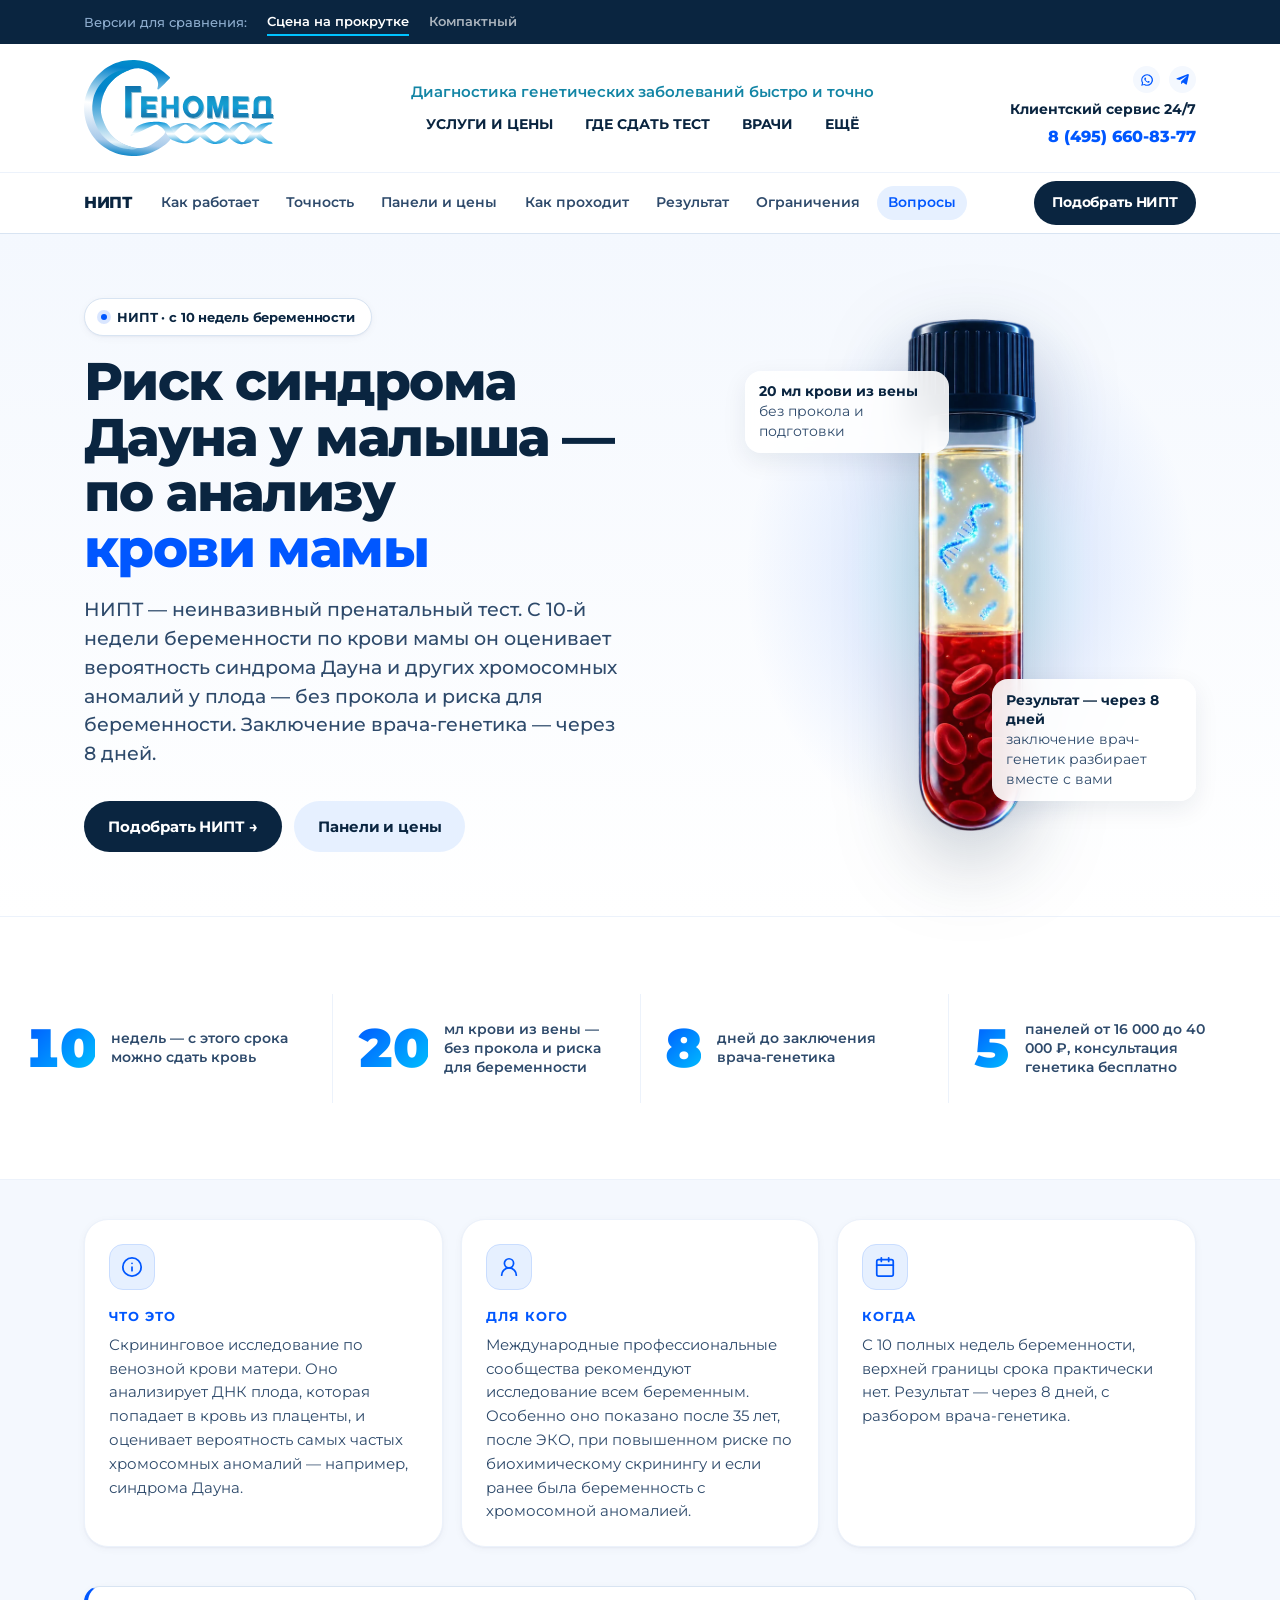
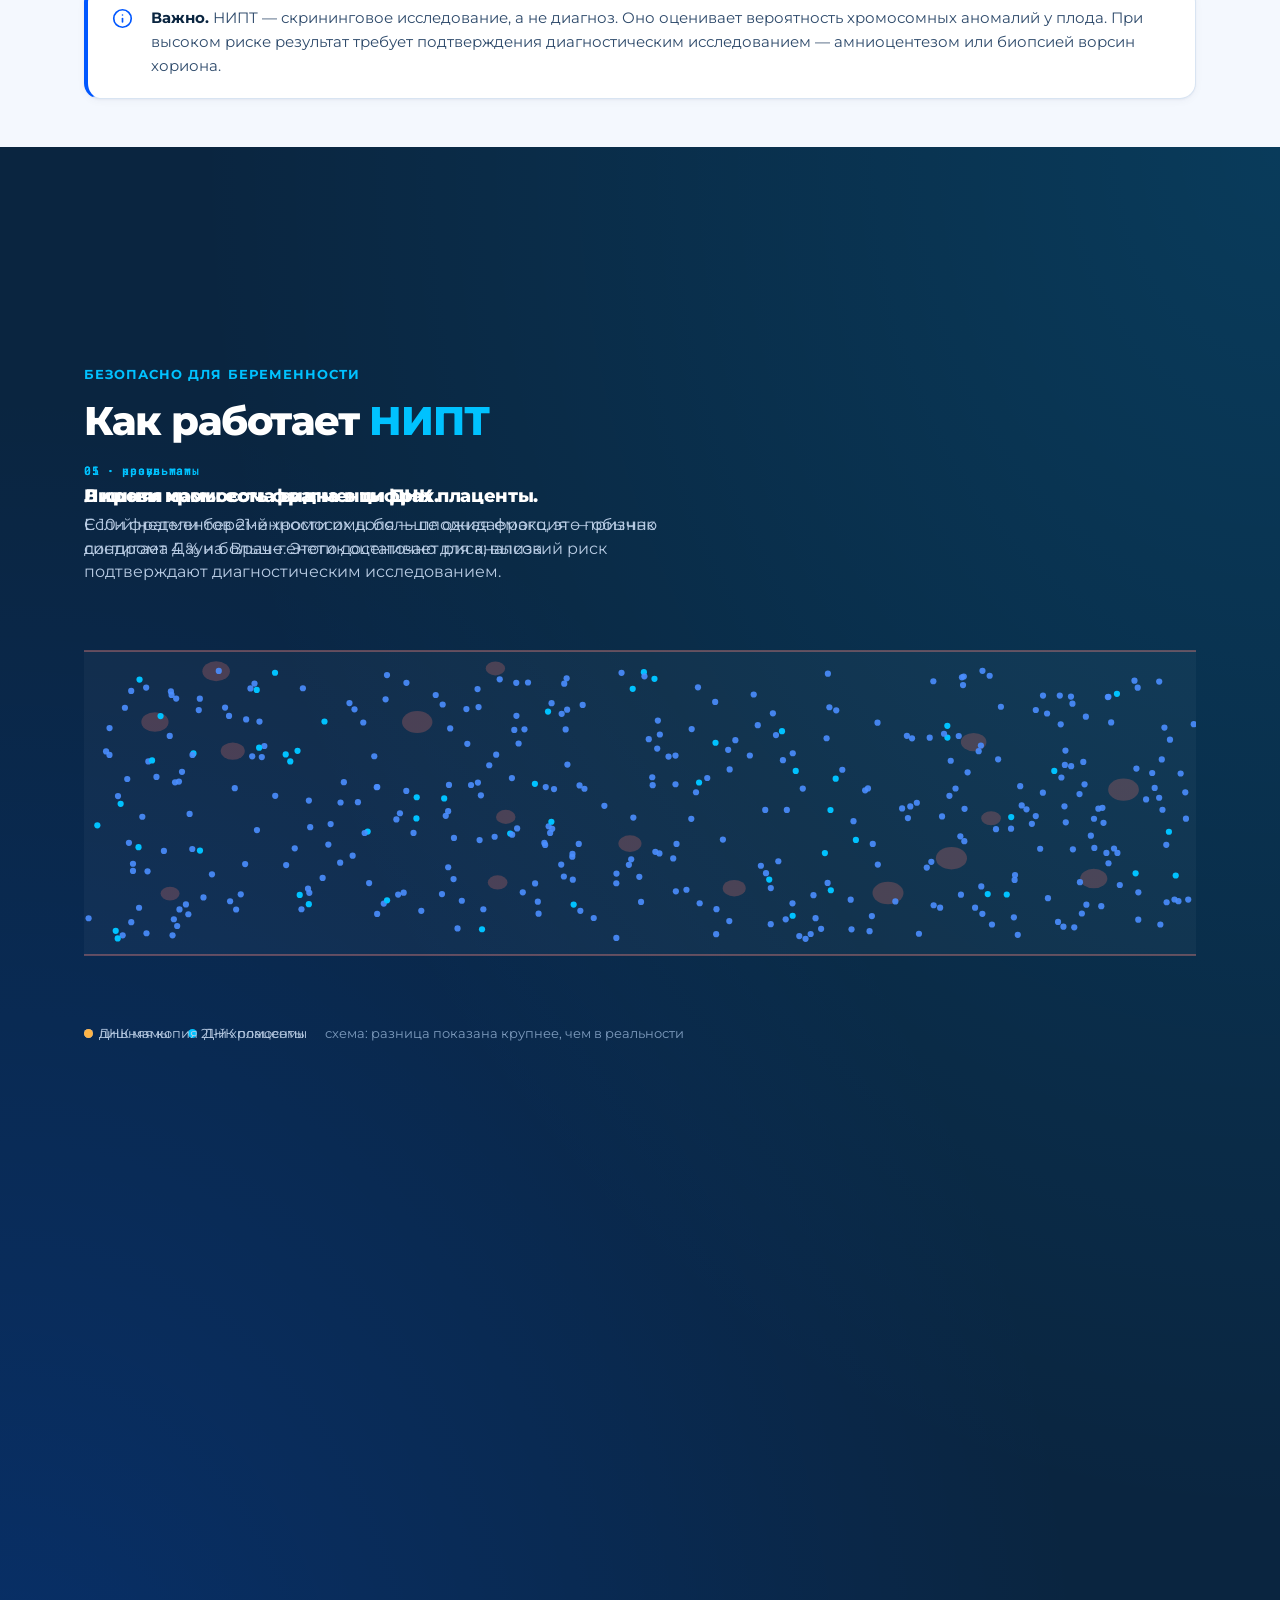
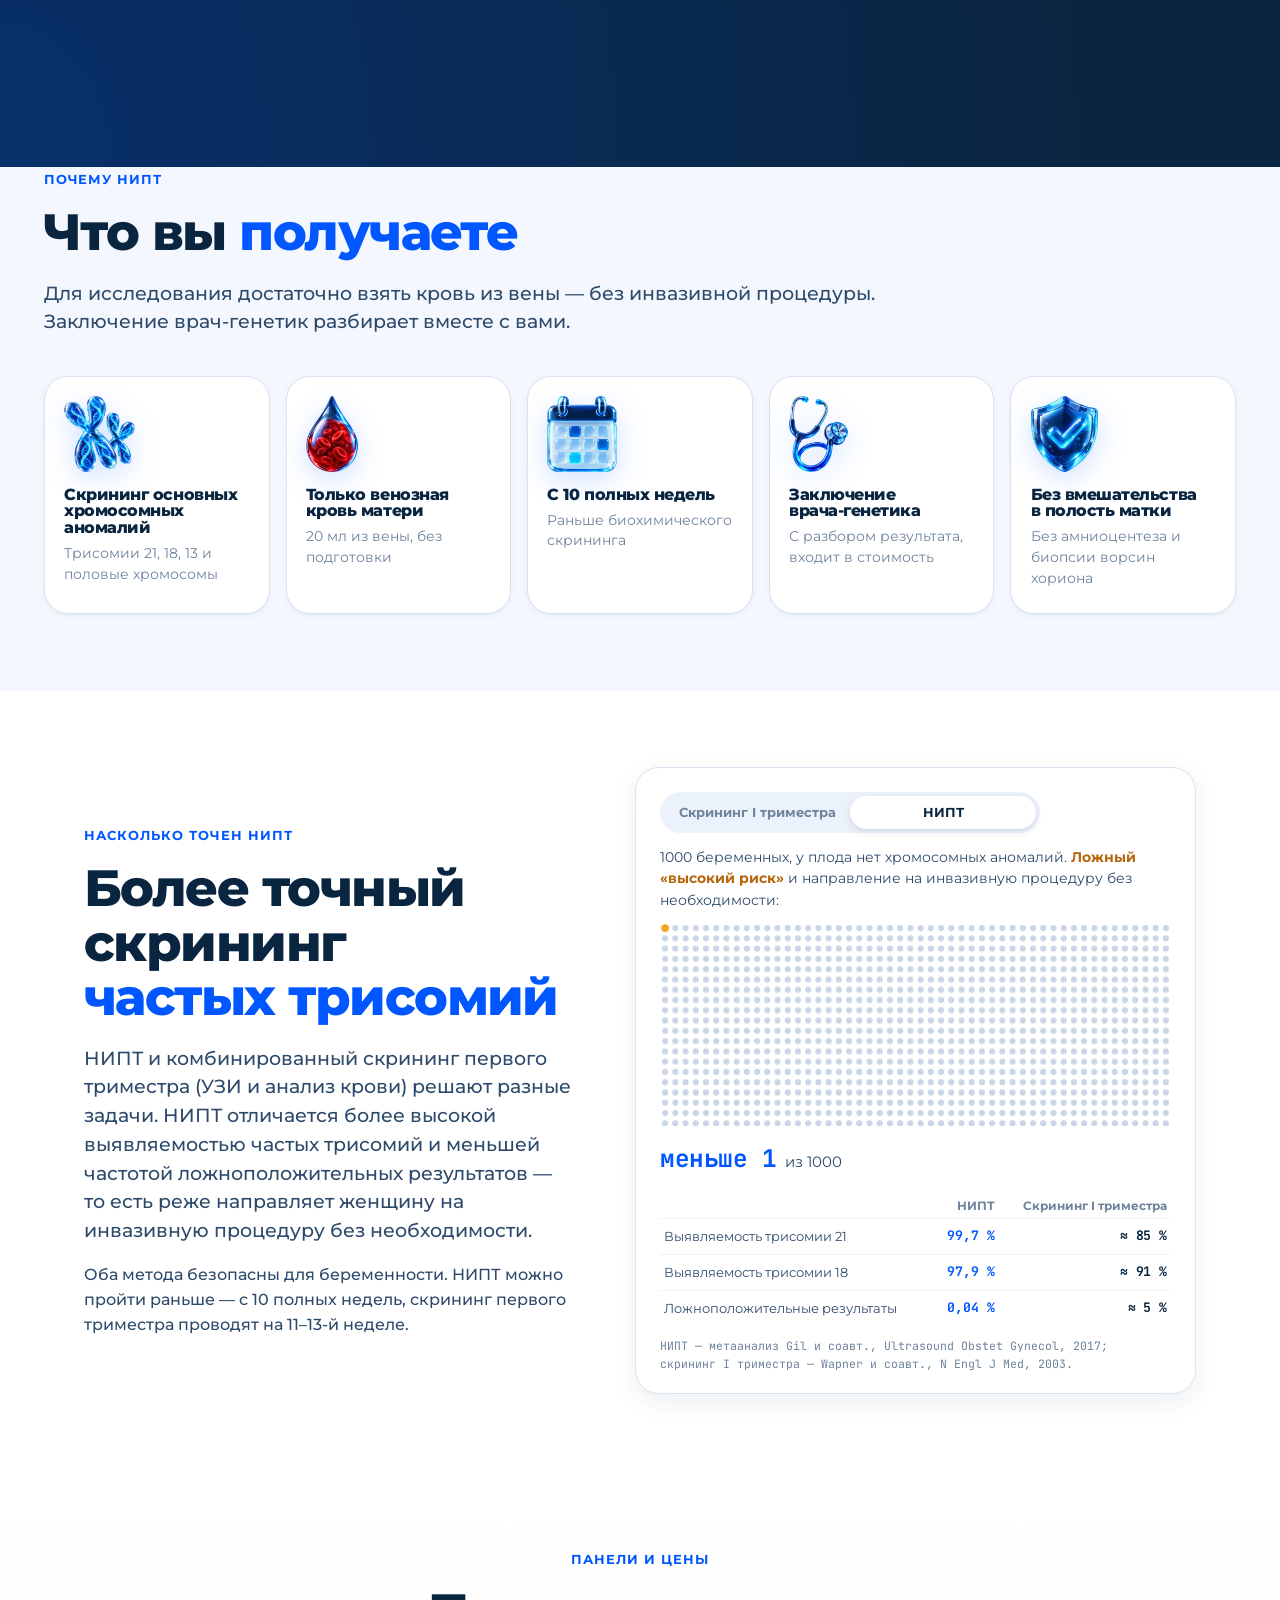
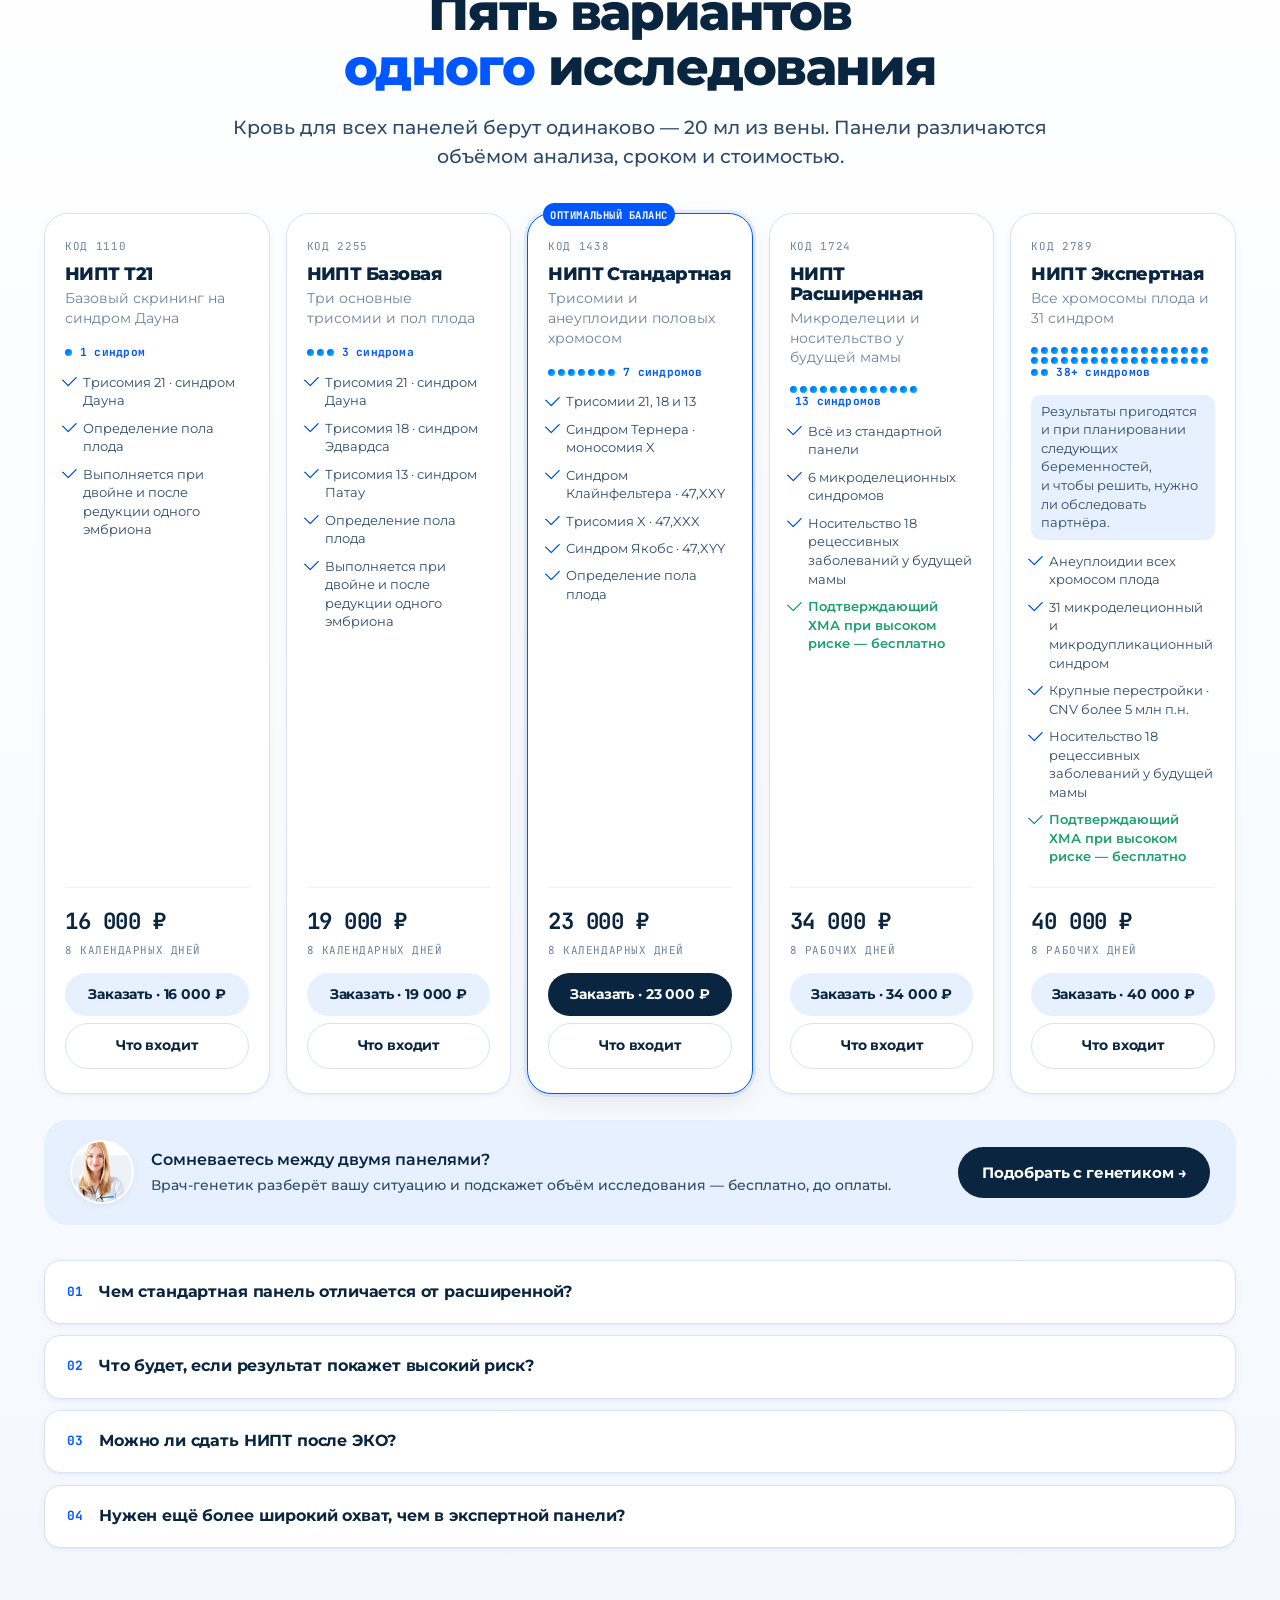
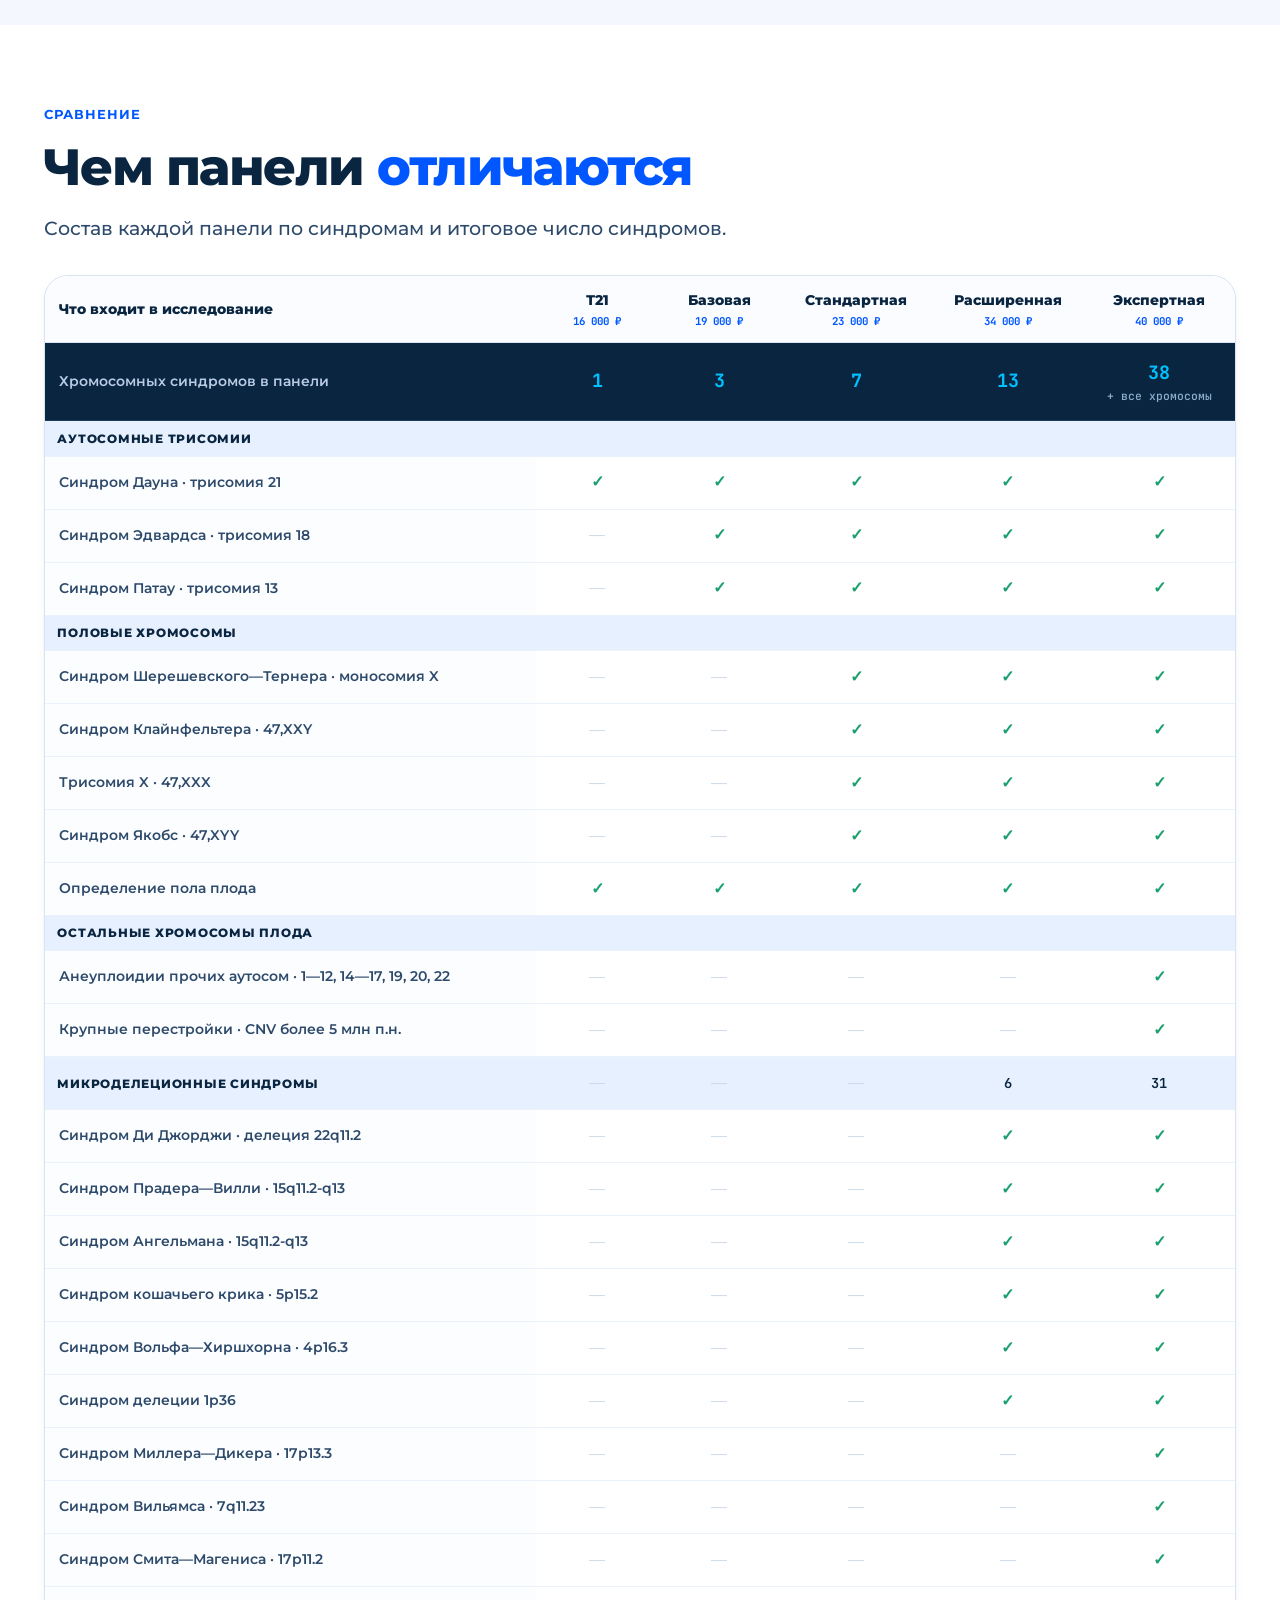
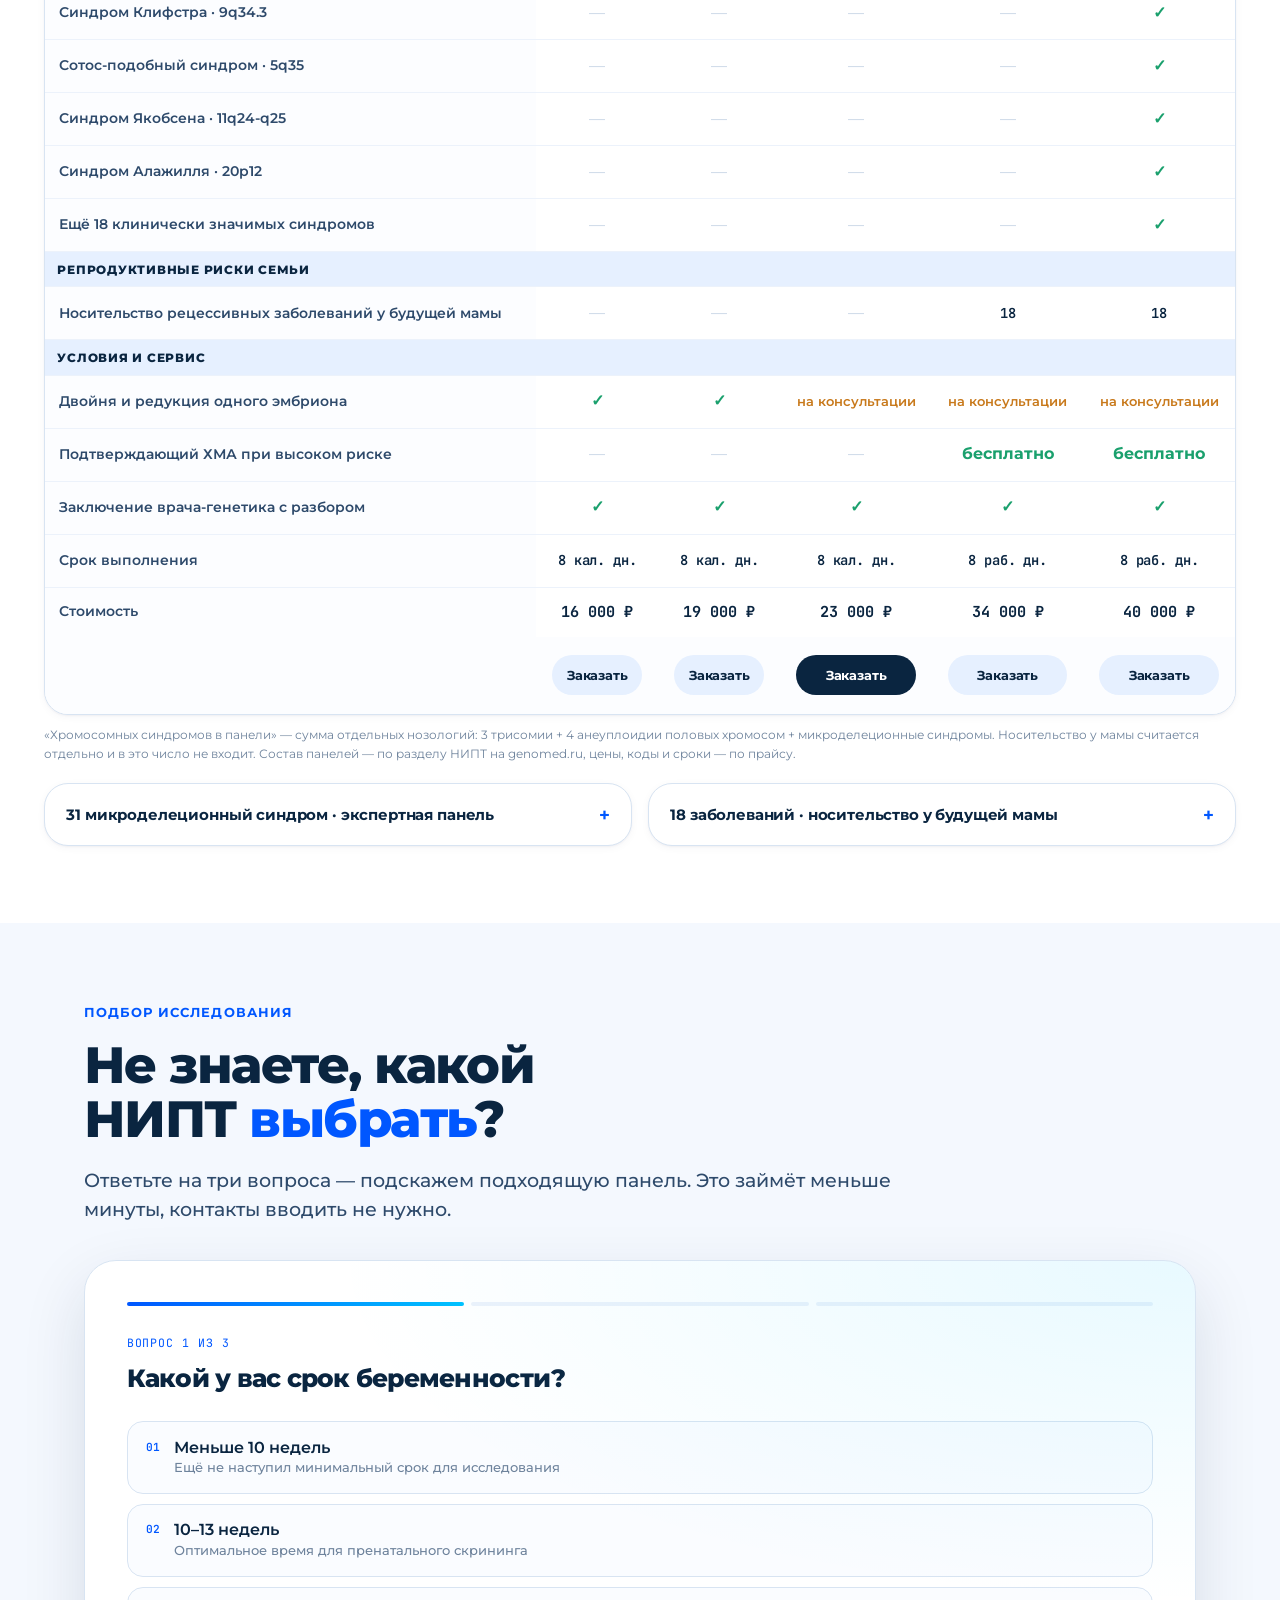
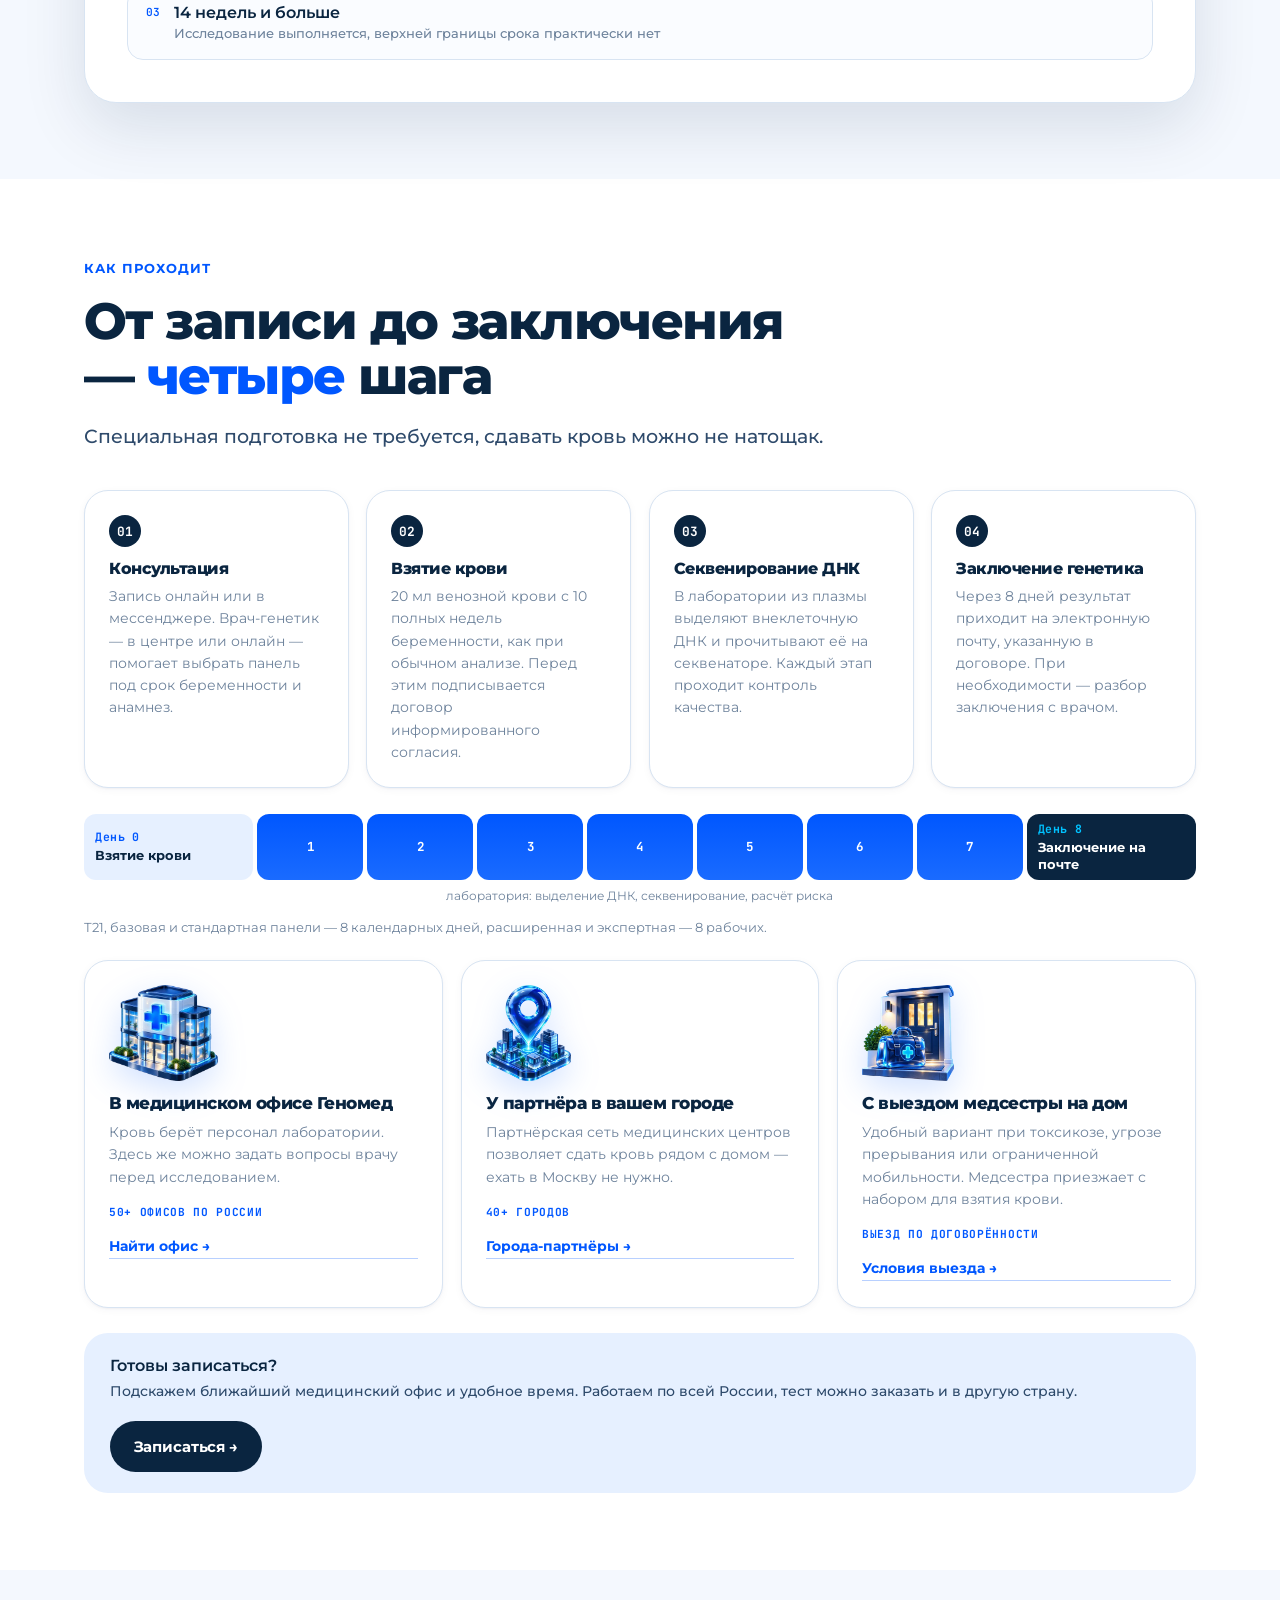
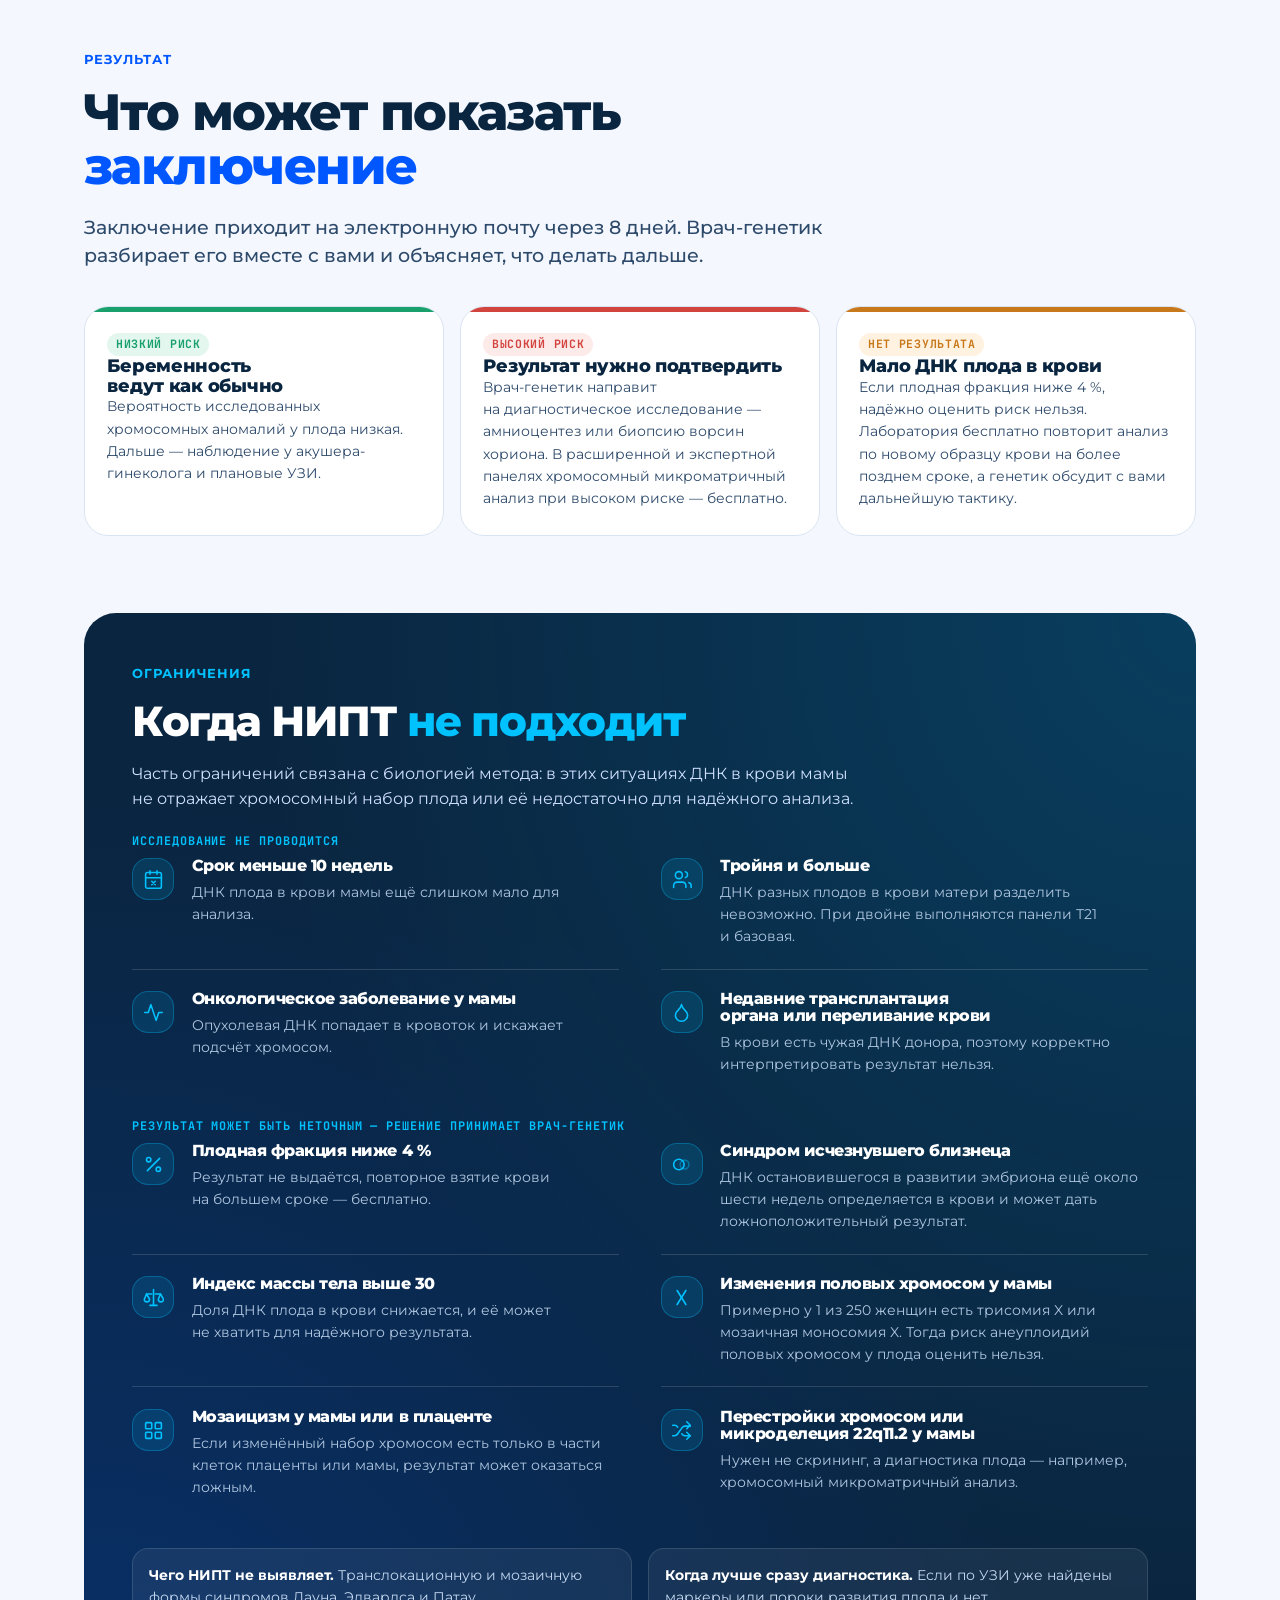
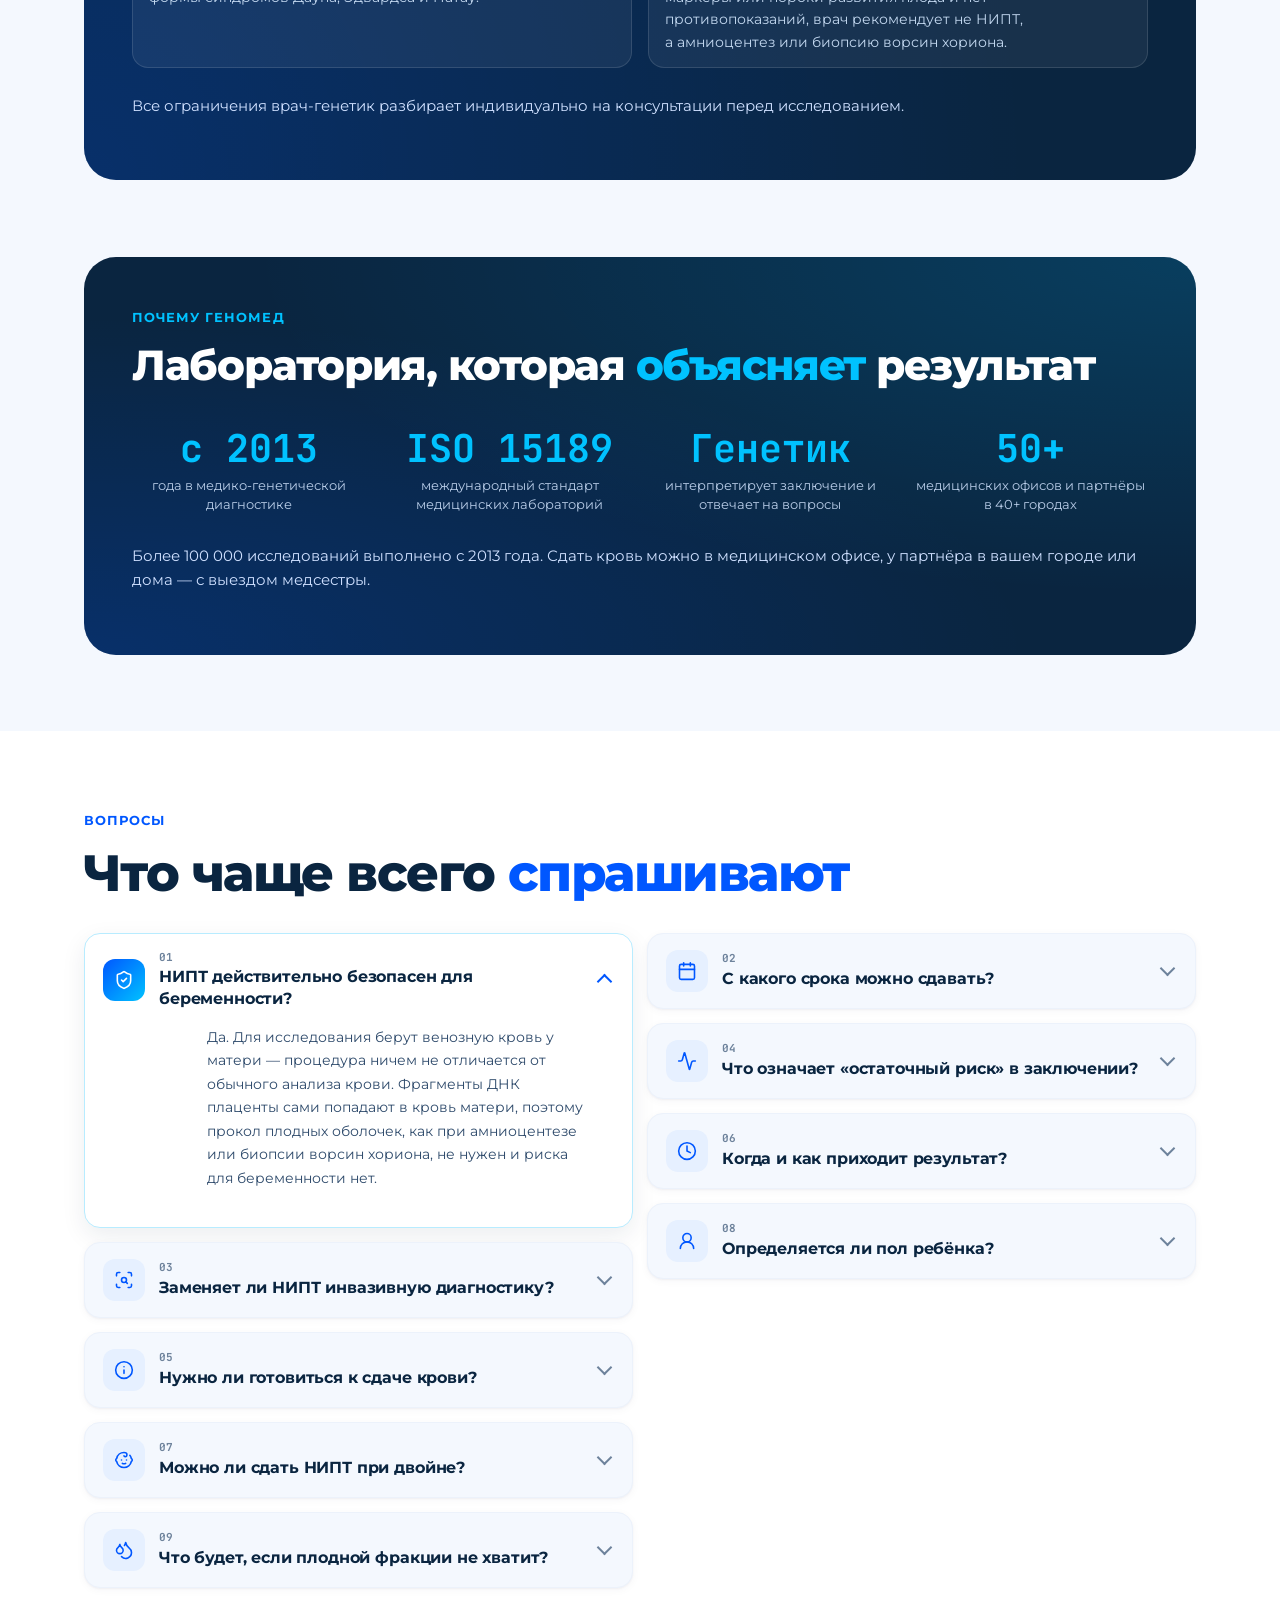
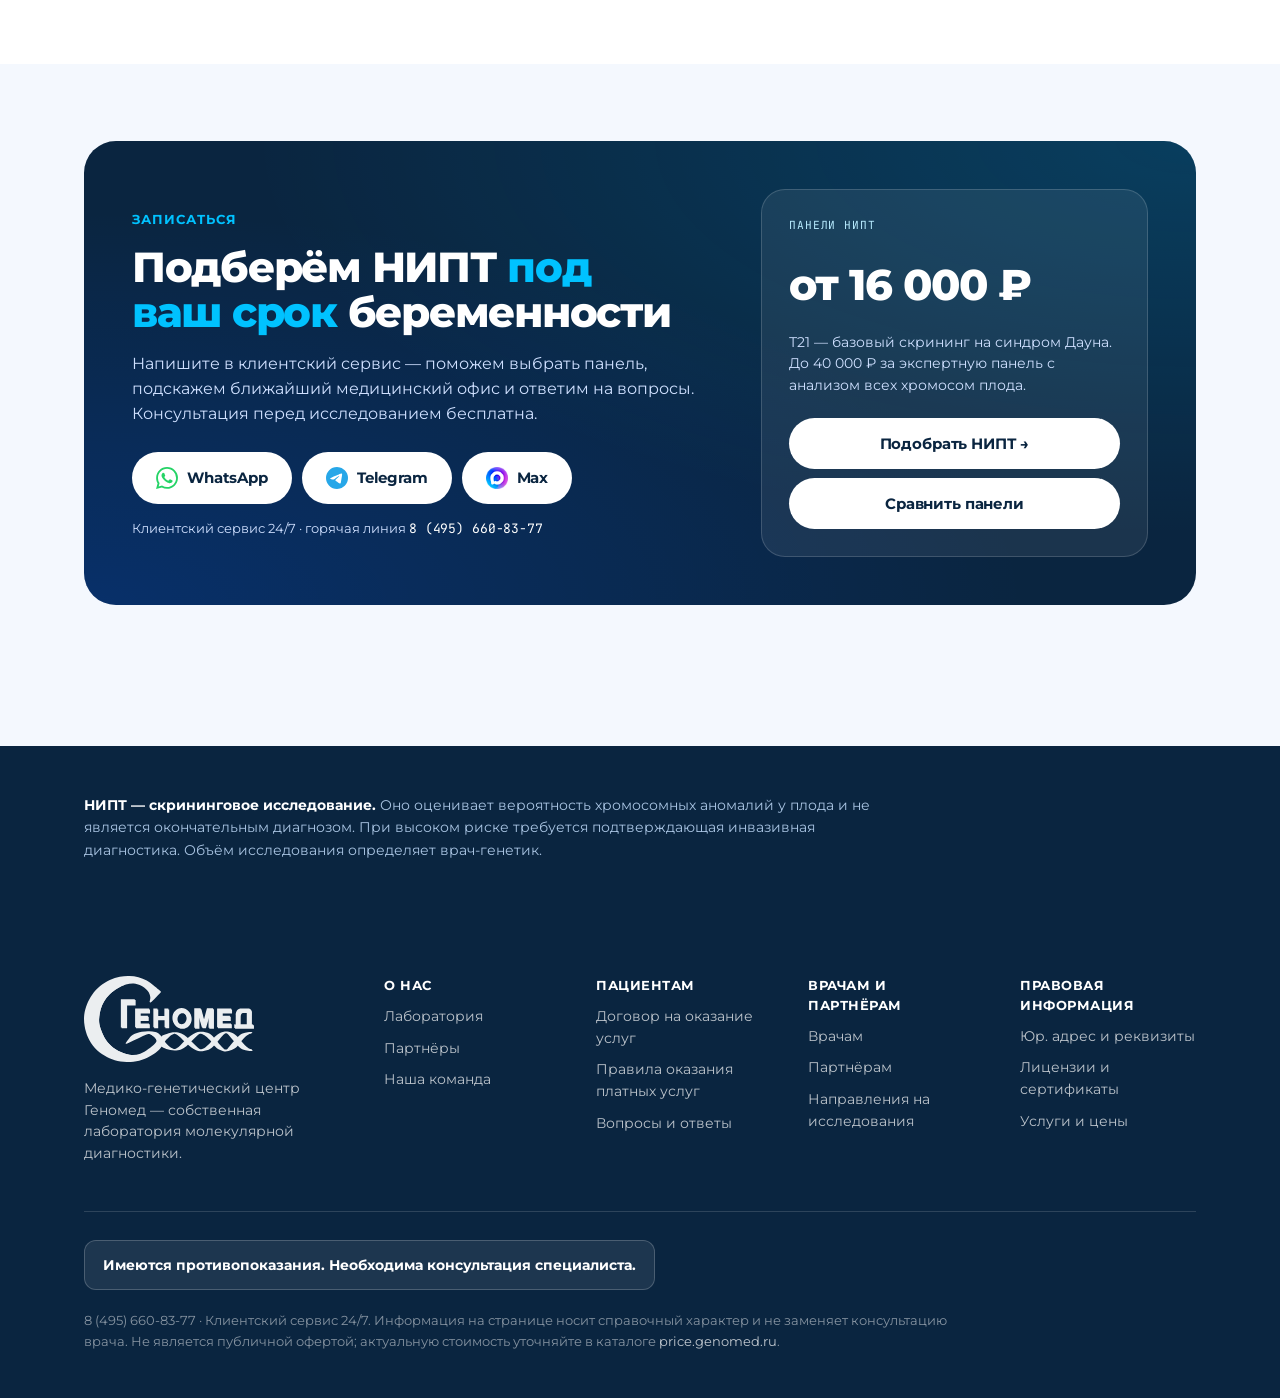
==== commit ba56bae8: "НИПТ v3: только для пациентов, оба варианта анимированы; точность по Gil 2017 и Wapner 2003; мессенд" ====
--- a/index.html
+++ b/index.html
@@ -5,7 +5,7 @@
 <meta name="viewport" content="width=device-width, initial-scale=1, viewport-fit=cover">
 <meta name="robots" content="noindex, nofollow">
 <meta name="theme-color" content="#0A2540">
-<title>НИПТ — Геномед · с анимацией</title>
+<title>НИПТ — Геномед · сцена на прокрутке</title>
 <link rel="preconnect" href="https://fonts.googleapis.com">
 <link rel="preconnect" href="https://fonts.gstatic.com" crossorigin>
 <link rel="stylesheet" href="https://fonts.googleapis.com/css2?family=Montserrat:wght@400;500;600;700;800;900&family=JetBrains+Mono:wght@400;500;600;700&display=swap">
@@ -773,6 +773,59 @@
 @media(max-width:900px){.ftr-top{grid-template-columns:1fr 1fr;gap:28px}}
 @media(max-width:560px){.ftr-top{grid-template-columns:1fr}}
 
+/* ===== v3 ===== */
+.nstat{background:#fff;border-top:1px solid var(--line-soft);border-bottom:1px solid var(--line-soft)}
+.nstat__in{max-width:1320px;margin:0 auto;padding:0 24px;display:grid;grid-template-columns:repeat(4,1fr)}
+.nstat__i{display:flex;align-items:center;gap:16px;padding:26px 24px;border-left:1px solid var(--line-soft);min-width:0}
+.nstat__i:first-child{border-left:none;padding-left:0}
+.nstat__i b{font-family:var(--disp);font-weight:900;font-size:clamp(40px,4.2vw,58px);letter-spacing:-.045em;line-height:1;flex:none;font-variant-numeric:tabular-nums;
+  background:linear-gradient(135deg,var(--blue),var(--cyan));-webkit-background-clip:text;background-clip:text;-webkit-text-fill-color:transparent}
+.nstat__i span{font-size:14px;font-weight:600;line-height:1.35;color:var(--ink-2)}
+@media(max-width:1020px){.nstat__in{grid-template-columns:1fr 1fr}.nstat__i:nth-child(3){border-left:none;padding-left:0}.nstat__i:nth-child(n+3){border-top:1px solid var(--line-soft)}}
+@media(max-width:600px){.nstat__in{padding:0 16px}.nstat__i{flex-direction:column;align-items:flex-start;gap:8px;padding:18px 12px}.nstat__i:nth-child(odd){padding-left:0}.nstat__i span{font-size:13px}}
+
+.intro3{border:none;gap:18px}
+.intro3>div{background:#fff;border:1px solid var(--line-soft);border-radius:var(--r-lg);padding:24px 24px 22px;box-shadow:var(--shadow-sm);transition:transform .2s,box-shadow .2s}
+.intro3>div:hover{transform:translateY(-3px);box-shadow:var(--shadow-md)}
+.intro3__ic{display:grid;place-items:center;width:46px;height:46px;border-radius:14px;background:var(--accent-soft);color:var(--blue);margin-bottom:14px;border:1px solid #C9DDFF}
+.intro3__ic .v3ic{width:22px;height:22px}
+@media(max-width:900px){.intro3{grid-template-columns:1fr}}
+
+.v3band{background:#fff;padding-block:clamp(3em,6vw,5.5em) !important}
+.v3band + section{padding-top:clamp(3em,6vw,5.5em) !important}
+.v3src{font-family:var(--mono);font-size:11.5px;line-height:1.5;color:var(--muted);margin:12px 0 0}
+
+.v3chat{display:flex;flex-wrap:wrap;gap:10px;margin-top:1.6em}
+.v3chat .btn-lnipt{display:inline-flex;align-items:center;gap:9px}
+.v3chat svg,.v3chat img{width:22px;height:22px;display:block;flex:none}
+.v3tel{margin:1.1em 0 0;font-size:13px;color:rgba(255,255,255,.6)}
+.v3tel a{color:#fff;text-decoration:none}
+
+.fqg{display:grid;grid-template-columns:1fr 1fr;gap:14px;align-items:start;margin-top:2em}
+.fqc{display:grid;gap:14px;min-width:0}
+.fq{background:var(--bg);border:1px solid var(--line-soft);border-radius:var(--r-md);transition:border-color .2s,box-shadow .2s,background-color .2s}
+.fq[open]{background:#fff;border-color:var(--cyan-soft);box-shadow:var(--shadow-md)}
+.fq summary{list-style:none;cursor:pointer;display:flex;gap:14px;align-items:center;padding:16px 18px;font-weight:700;font-size:16px;letter-spacing:-.01em;line-height:1.35}
+.fq summary::-webkit-details-marker{display:none}
+.fq summary::after{content:"";width:9px;height:9px;border-right:2px solid var(--muted);border-bottom:2px solid var(--muted);transform:rotate(45deg);flex:none;margin:0 4px 4px 0;transition:transform .2s}
+.fq[open] summary::after{transform:rotate(-135deg);margin-bottom:-4px;border-color:var(--blue)}
+.fq__ic{width:42px;height:42px;border-radius:12px;background:var(--accent-soft);color:var(--blue);display:grid;place-items:center;flex:none;transition:background-color .2s,color .2s}
+.fq__ic .v3ic{width:20px;height:20px}
+.fq[open] .fq__ic{background:linear-gradient(135deg,var(--blue),var(--cyan));color:#fff}
+.fq__q{flex:1;min-width:0}
+.fq__n{display:block;font-size:11px;font-weight:700;color:var(--muted);margin-bottom:2px}
+.fq__a{padding:0 20px 18px 74px;font-size:15px;color:var(--ink-2);line-height:1.6}
+.fq__a p{margin:0}
+@media(max-width:900px){.fqg{grid-template-columns:1fr}.fqc{display:contents}}
+@media(max-width:600px){.fq__a{padding:0 18px 18px}}
+
+/* появление при прокрутке, полоски точности, путь ДНК по очереди */
+.v3rv{opacity:0;transform:translateY(16px);transition:opacity .6s cubic-bezier(.2,.8,.2,1),transform .6s cubic-bezier(.2,.8,.2,1);transition-delay:calc(var(--d,0) * 90ms)}
+.v3rv.in{opacity:1;transform:none}
+.cmp-line .bar2 i{transform:scaleX(0);transform-origin:left;transition:transform 1.1s cubic-bezier(.2,.8,.2,1)}
+.cmp-card.in .cmp-line .bar2 i{transform:scaleX(1)}
+@media (prefers-reduced-motion:reduce){.v3rv{opacity:1;transform:none;transition:none}.cmp-line .bar2 i{transform:none;transition:none}}
+
 /* ============================================================
    НАГЛЯДНАЯ ВЕРСИЯ
    ============================================================ */
@@ -833,7 +886,7 @@
 </style>
 </head>
 <body>
-<div class="vbar"><div class="wrap vbar__in"><b>Версии для сравнения:</b><a href="index.html" class="on" aria-current="page">С анимацией</a><a href="bez-animacii.html">Без анимации</a></div></div>
+<div class="vbar"><div class="wrap vbar__in"><b>Версии для сравнения:</b><a href="index.html" class="on" aria-current="page">Сцена на прокрутке</a><a href="bez-animacii.html">Компактный</a></div></div>
 <header class="hdr">
   <div class="wrap hdr-in">
     <a class="hdr-logo" href="https://genomed.ru/"><img src="img/logo.svg" alt="Геномед"></a>
@@ -867,7 +920,6 @@
     <a href="#results">Результат</a>
     <a href="#limits">Ограничения</a>
     <a href="#faq">Вопросы</a>
-    <a href="#doctors">Врачам</a>
     <a class="btn-lnipt btn-lnipt--primary btn-lnipt--sm" href="#quiz"><span>Подобрать НИПТ</span></a>
   </div>
 </nav>
@@ -881,28 +933,30 @@
         <a class="btn-lnipt btn-lnipt--primary" href="#quiz"><span>Подобрать НИПТ →</span></a>
         <a class="btn-lnipt btn-lnipt--secondary" href="#panels">Панели и цены</a>
       </div>
-      <ul class="herofacts">
-        <li><b>Без риска</b> для беременности</li>
-        <li><b class="mono">от 16 000 ₽</b> пять панелей</li>
-        <li><b class="mono">от 8 дней</b> до заключения</li>
-        <li><b>Консультация генетика</b> бесплатно</li>
-      </ul>
     </div>
     <figure class="hv2__tube"><img src="img/hero-tube.webp" alt="Пробирка с кровью: в плазме — фрагменты ДНК" width="279" height="1100" fetchpriority="high"><figcaption class="l"><b>20 мл крови из вены</b>без прокола и подготовки</figcaption><figcaption><b>Результат — через 8 дней</b>заключение врач-генетик разбирает вместе с вами</figcaption></figure>
+  </div>
+</section>
+<section class="nstat" aria-label="Коротко о НИПТ">
+  <div class="nstat__in">
+    <div class="nstat__i"><b data-count="10">10</b><span>недель — с этого срока можно сдать кровь</span></div>
+    <div class="nstat__i"><b data-count="20">20</b><span>мл крови из вены — без прокола и риска для беременности</span></div>
+    <div class="nstat__i"><b data-count="8">8</b><span>дней до заключения врача-генетика</span></div>
+    <div class="nstat__i"><b data-count="5">5</b><span>панелей от 16 000 до 40 000 ₽, консультация генетика бесплатно</span></div>
   </div>
 </section>
 <section style="padding-top:0;padding-bottom:0">
   <div class="wrap intro3">
     <div>
-      <span class="section-eyebrow">Что это</span>
+      <span class="intro3__ic"><svg class="v3ic" viewBox="0 0 24 24" fill="none" stroke="currentColor" stroke-width="1.9" stroke-linecap="round" stroke-linejoin="round" aria-hidden="true"><circle cx="12" cy="12" r="10"/><path d="M12 16v-4"/><path d="M12 8h.01"/></svg></span><span class="section-eyebrow">Что это</span>
       <p>Скрининговое исследование по венозной крови матери. Оно анализирует ДНК плода, которая попадает в кровь из плаценты, и оценивает вероятность самых частых хромосомных аномалий — например, синдрома Дауна.</p>
     </div>
     <div>
-      <span class="section-eyebrow">Для кого</span>
+      <span class="intro3__ic"><svg class="v3ic" viewBox="0 0 24 24" fill="none" stroke="currentColor" stroke-width="1.9" stroke-linecap="round" stroke-linejoin="round" aria-hidden="true"><circle cx="12" cy="8" r="5"/><path d="M20 21a8 8 0 0 0-16 0"/></svg></span><span class="section-eyebrow">Для кого</span>
       <p>Международные профессиональные сообщества рекомендуют исследование всем беременным. Особенно оно показано после 35 лет, после ЭКО, при повышенном риске по биохимическому скринингу и если ранее была беременность с хромосомной аномалией.</p>
     </div>
     <div>
-      <span class="section-eyebrow">Когда</span>
+      <span class="intro3__ic"><svg class="v3ic" viewBox="0 0 24 24" fill="none" stroke="currentColor" stroke-width="1.9" stroke-linecap="round" stroke-linejoin="round" aria-hidden="true"><path d="M8 2v4"/><path d="M16 2v4"/><rect width="18" height="18" x="3" y="4" rx="2"/><path d="M3 10h18"/></svg></span><span class="section-eyebrow">Когда</span>
       <p>С 10 полных недель беременности, верхней границы срока практически нет. Результат — через 8 дней, с разбором врача-генетика.</p>
     </div>
   </div>
@@ -919,8 +973,8 @@
   <div class="nscene__sticky">
     <div class="wrap nscene__inner">
       <div class="nscene__head">
-        <span class="section-eyebrow" style="color:var(--cyan)">Как работает НИПТ</span>
-        <h2 id="nscene-title">Почему исследование <em>безопасно</em></h2>
+        <span class="section-eyebrow" style="color:var(--cyan)">Безопасно для беременности</span>
+        <h2 id="nscene-title">Как работает <em>НИПТ</em></h2>
       </div>
       <div class="ncaps">
         <div class="ncap"><span class="ncap__k mono">01 · кровь мамы</span><h3>В&nbsp;крови мамы есть фрагменты ДНК плаценты.</h3><p>С&nbsp;10-й недели беременности их доля&nbsp;— плодная фракция&nbsp;— обычно достигает 4&nbsp;% и&nbsp;больше. Этого достаточно для анализа.</p></div>
@@ -974,34 +1028,35 @@
   </div>
 
 </section>
-<section id="accuracy" style="padding-top:0">
+<section id="accuracy" class="v3band">
   <div class="wrap cmp">
     <div>
       <span class="section-eyebrow">Насколько точен НИПТ</span>
       <h2>Более точный скрининг <em>частых трисомий</em></h2>
-      <p class="lead">НИПТ и комбинированный биохимический скрининг решают разные задачи. НИПТ отличается более высокой выявляемостью частых трисомий и меньшей частотой ложноположительных результатов — то есть реже направляет женщину на инвазивную процедуру без необходимости.</p>
-      <p class="lead" style="font-size:1em">Оба метода безопасны для беременности. НИПТ можно пройти раньше — с 10 полных недель, биохимический скрининг проводят на 11–13-й неделе.</p>
+      <p class="lead">НИПТ и комбинированный скрининг первого триместра (УЗИ и анализ крови) решают разные задачи. НИПТ отличается более высокой выявляемостью частых трисомий и меньшей частотой ложноположительных результатов — то есть реже направляет женщину на инвазивную процедуру без необходимости.</p>
+      <p class="lead" style="font-size:1em">Оба метода безопасны для беременности. НИПТ можно пройти раньше — с 10 полных недель, скрининг первого триместра проводят на 11–13-й неделе.</p>
     </div>
 
     <div class="fpv" id="fpv">
       <div class="fpv__top">
         <div class="fpv__seg" role="group" aria-label="Метод скрининга">
           <span class="fpv__thumb" aria-hidden="true"></span>
-          <button type="button" data-m="0" aria-pressed="true">Биохимический скрининг</button>
+          <button type="button" data-m="0" aria-pressed="true">Скрининг I триместра</button>
           <button type="button" data-m="1" aria-pressed="false">НИПТ</button>
         </div>
       </div>
       <p class="fpv__lead">1000 беременных, у&nbsp;плода нет хромосомных аномалий. <b>Ложный «высокий риск»</b> и&nbsp;направление на&nbsp;инвазивную процедуру без необходимости:</p>
-      <canvas class="fpv__dots" role="img" aria-label="Из 1000 беременных без хромосомных аномалий у плода ложноположительный результат получат до 50 при биохимическом скрининге и меньше 1 при НИПТ."></canvas>
-      <div class="fpv__val" aria-live="polite"><span class="fpv__v0"><b class="mono">до&nbsp;50</b> из&nbsp;1000</span><span class="fpv__v1"><b class="mono">меньше&nbsp;1</b> из&nbsp;1000</span></div>
+      <canvas class="fpv__dots" role="img" aria-label="Из 1000 беременных без хромосомных аномалий у плода ложноположительный результат получат около 50 при скрининге первого триместра и меньше 1 при НИПТ."></canvas>
+      <div class="fpv__val" aria-live="polite"><span class="fpv__v0"><b class="mono">около&nbsp;50</b> из&nbsp;1000</span><span class="fpv__v1"><b class="mono">меньше&nbsp;1</b> из&nbsp;1000</span></div>
       <table class="fpv__tbl">
-        <thead><tr><th></th><th>НИПТ</th><th><span class="fpv__l">Биохимический скрининг</span><span class="fpv__s">Биохим.<br>скрининг</span></th></tr></thead>
+        <thead><tr><th></th><th>НИПТ</th><th><span class="fpv__l">Скрининг I триместра</span><span class="fpv__s">Скрининг<br>I&nbsp;трим.</span></th></tr></thead>
         <tbody>
-          <tr><td>Выявляемость трисомии 21</td><td class="mono">&gt;&nbsp;99&nbsp;%</td><td class="mono">85&nbsp;%</td></tr>
-          <tr><td>Выявляемость трисомии 18</td><td class="mono">&gt;&nbsp;98&nbsp;%</td><td class="mono">75&nbsp;%</td></tr>
-          <tr><td>Ложноположительные результаты</td><td class="mono">&lt;&nbsp;0,1&nbsp;%</td><td class="mono">до&nbsp;5&nbsp;%</td></tr>
+          <tr><td>Выявляемость трисомии 21</td><td class="mono">99,7&nbsp;%</td><td class="mono">≈&nbsp;85&nbsp;%</td></tr>
+          <tr><td>Выявляемость трисомии 18</td><td class="mono">97,9&nbsp;%</td><td class="mono">≈&nbsp;91&nbsp;%</td></tr>
+          <tr><td>Ложноположительные результаты</td><td class="mono">0,04&nbsp;%</td><td class="mono">≈&nbsp;5&nbsp;%</td></tr>
         </tbody>
       </table>
+      <p class="v3src">НИПТ — метаанализ Gil и соавт., Ultrasound Obstet Gynecol, 2017; скрининг I триместра — Wapner и соавт., N Engl J Med, 2003.</p>
     </div>
   </div>
 </section>
@@ -1141,7 +1196,7 @@
     </div>
   </div>
 </section>
-<section id="compare" style="padding-top:0">
+<section id="compare" class="v3band">
   <div class="wrap section-head" style="max-width:1240px">
     <span class="section-eyebrow">Сравнение</span>
     <h2>Чем панели <em>отличаются</em></h2>
@@ -1344,14 +1399,14 @@
     </div>
   </div>
 </section>
-<section id="how" style="padding-top:0">
+<section id="how" class="v3band">
   <div class="wrap section-head">
     <span class="section-eyebrow">Как проходит</span>
     <h2>От записи до заключения — <em>четыре</em> шага</h2>
     <p class="lead">Специальная подготовка не требуется, сдавать кровь можно не натощак.</p>
   </div>
   <div class="wrap steps" style="margin-top:2.4em">
-    <div class="step"><div class="n">01</div><h3>Консультация</h3><p>Запись по телефону или онлайн. Врач-генетик — в центре или онлайн — помогает выбрать панель под срок беременности и анамнез.</p></div>
+    <div class="step"><div class="n">01</div><h3>Консультация</h3><p>Запись онлайн или в мессенджере. Врач-генетик — в центре или онлайн — помогает выбрать панель под срок беременности и анамнез.</p></div>
     <div class="step"><div class="n">02</div><h3>Взятие крови</h3><p>20 мл венозной крови с 10 полных недель беременности, как при обычном анализе. Перед этим подписывается договор информированного согласия.</p></div>
     <div class="step"><div class="n">03</div><h3>Секвенирование ДНК</h3><p>В лаборатории из плазмы выделяют внеклеточную ДНК и прочитывают её на секвенаторе. Каждый этап проходит контроль качества.</p></div>
     <div class="step"><div class="n">04</div><h3>Заключение генетика</h3><p>Через 8 дней результат приходит на электронную почту, указанную в договоре. При необходимости — разбор заключения с врачом.</p></div>
@@ -1475,143 +1530,24 @@
     </div>
   </div>
 </section>
-<section id="faq" style="padding-top:0">
+<section id="faq" class="v3band">
   <div class="wrap section-head">
     <span class="section-eyebrow">Вопросы</span>
     <h2>Что чаще всего <em>спрашивают</em></h2>
   </div>
-  <div class="wrap faq" style="margin-top:2em">
-    <details open>
-      <summary><span class="faq__n">01</span><span class="q">НИПТ действительно безопасен для беременности?</span>
-        <svg class="ic" viewBox="0 0 24 24" fill="none" stroke="currentColor" stroke-width="2" stroke-linecap="round"><path d="M12 5v14M5 12h14"/></svg></summary>
-      <p class="a">Да. Для исследования берут венозную кровь у матери — процедура ничем не отличается от обычного анализа крови. Фрагменты ДНК плаценты сами попадают в кровь матери, поэтому прокол плодных оболочек, как при амниоцентезе или биопсии ворсин хориона, не нужен и риска для беременности нет.</p>
-    </details>
-    <details>
-      <summary><span class="faq__n">02</span><span class="q">С какого срока можно сдавать?</span>
-        <svg class="ic" viewBox="0 0 24 24" fill="none" stroke="currentColor" stroke-width="2" stroke-linecap="round"><path d="M12 5v14M5 12h14"/></svg></summary>
-      <p class="a">С 10 полных недель беременности: к этому сроку доля ДНК плода в материнской крови обычно достигает необходимых 4 % и выше. Верхней границы срока практически нет. Плодная фракция определяется в процессе исследования — если она оказалась ниже 4 %, кровь потребуется сдать повторно на более позднем сроке.</p>
-    </details>
-    <details>
-      <summary><span class="faq__n">03</span><span class="q">Заменяет ли НИПТ инвазивную диагностику?</span>
-        <svg class="ic" viewBox="0 0 24 24" fill="none" stroke="currentColor" stroke-width="2" stroke-linecap="round"><path d="M12 5v14M5 12h14"/></svg></summary>
-      <p class="a">Нет. НИПТ — скрининговое исследование: оно оценивает вероятность хромосомной аномалии, но не устанавливает диагноз. При высоком риске результат подтверждают инвазивной диагностикой с последующим хромосомным анализом. В расширенной и экспертной панелях Геномед такое подтверждение выполняется бесплатно.</p>
-    </details>
-    <details>
-      <summary><span class="faq__n">04</span><span class="q">Что означает «остаточный риск» в заключении?</span>
-        <svg class="ic" viewBox="0 0 24 24" fill="none" stroke="currentColor" stroke-width="2" stroke-linecap="round"><path d="M12 5v14M5 12h14"/></svg></summary>
-      <p class="a">Это вероятность того, что при низком риске по результату хромосомная аномалия у плода всё же есть. Для НИПТ она очень мала: надёжность низкого результата (NPV) превышает 99,9 %, но формально остаточный риск не равен нулю.</p>
-    </details>
-    <details>
-      <summary><span class="faq__n">05</span><span class="q">Нужно ли готовиться к сдаче крови?</span>
-        <svg class="ic" viewBox="0 0 24 24" fill="none" stroke="currentColor" stroke-width="2" stroke-linecap="round"><path d="M12 5v14M5 12h14"/></svg></summary>
-      <p class="a">Специальная подготовка не требуется. Сдавать кровь можно не натощак, диета и отмена препаратов не нужны. Для исследования берут 20 мл венозной крови.</p>
-    </details>
-    <details>
-      <summary><span class="faq__n">06</span><span class="q">Когда и как приходит результат?</span>
-        <svg class="ic" viewBox="0 0 24 24" fill="none" stroke="currentColor" stroke-width="2" stroke-linecap="round"><path d="M12 5v14M5 12h14"/></svg></summary>
-      <p class="a">Через 8 дней после взятия крови заключение врача-генетика приходит на электронную почту, указанную в договоре. Для панелей Т21, базовой и стандартной срок считается в календарных днях, для расширенной и экспертной — в рабочих. Разбор заключения с врачом-генетиком входит в стоимость.</p>
-    </details>
-      <details>
-        <summary><span class="faq__n">07</span><span class="q">Можно ли сдать НИПТ при двойне?</span>
-          <svg class="ic" viewBox="0 0 24 24" fill="none" stroke="currentColor" stroke-width="2" stroke-linecap="round" stroke-linejoin="round"><path d="m6 9 6 6 6-6"/></svg></summary>
-        <p class="a">При двуплодной беременности и после редукции одного эмбриона выполняются панели Т21 и базовая. Панели с анеуплоидиями половых хромосом при двойне не применяются: ДНК каждого плода в крови матери разделить нельзя. При тройне и большем числе плодов исследование не проводится.</p>
-      </details>
-      <details>
-        <summary><span class="faq__n">08</span><span class="q">Определяется ли пол ребёнка?</span>
-          <svg class="ic" viewBox="0 0 24 24" fill="none" stroke="currentColor" stroke-width="2" stroke-linecap="round" stroke-linejoin="round"><path d="m6 9 6 6 6-6"/></svg></summary>
-        <p class="a">Да, определение пола плода входит во все пять панелей. Если вы не хотите знать пол до родов, скажите об этом при записи — врач не назовёт его при разборе заключения.</p>
-      </details>
-      <details>
-        <summary><span class="faq__n">09</span><span class="q">Что будет, если плодной фракции не хватит?</span>
-          <svg class="ic" viewBox="0 0 24 24" fill="none" stroke="currentColor" stroke-width="2" stroke-linecap="round" stroke-linejoin="round"><path d="m6 9 6 6 6-6"/></svg></summary>
-        <p class="a">Доля ДНК плода определяется уже в ходе исследования. Если она ниже 4 %, достоверный результат получить нельзя — лаборатория бесплатно выполняет анализ нового образца крови на большем сроке. Низкая плодная фракция сама по себе считается поводом обсудить с генетиком дальнейшую тактику.</p>
-      </details>
-
-  </div>
-</section>
-<section id="doctors" style="padding-top:0">
-  <div class="wrap section-head">
-    <span class="section-eyebrow">Для врачей</span>
-    <h2>Интерпретация <em>заключения</em></h2>
-    <p class="lead">Рекомендация предлагать скрининг по внеклеточной ДНК всем беременным — ACOG, SMFM, ISPD, ACMG. Показатели выявляемости на странице приведены по опубликованным данным для комбинированного скрининга первого триместра и скрининга по внеклеточной ДНК.</p>
-  </div>
-  <div class="wrap faq" style="margin-top:2.4em;">
-    <details class="acc">
-      <summary><span class="faq__n">01</span><span class="q">Как читается заключение: высокий и низкий риск, PPV и NPV</span>
-        <svg class="ic" viewBox="0 0 24 24" fill="none" stroke="currentColor" stroke-width="2" stroke-linecap="round"><path d="M12 5v14M5 12h14"/></svg></summary>
-      <div class="body">
-        <p style="margin:0 0 1.5em;color:var(--ink-2);font-size:.97em;line-height:1.65">Результатом исследования является заключение врача-генетика, в котором определён высокий или низкий риск по каждой исследованной хромосоме. Граница между высоким и низким риском — <b>1 : 100</b>.</p>
-
-        <div class="risk-grid">
-          <div class="risk hi">
-            <span class="tag">Высокий риск</span>
-            <div class="thr">1 : 100 и выше</div>
-            <p>Такие значения выражаются в виде положительной прогностической ценности (PPV, positive predictive value) — вероятности того, что при высоком риске по тесту аномалия действительно есть у плода.</p>
-            <div class="metric">Требует подтверждения инвазивной диагностикой — амниоцентезом или биопсией ворсин хориона с последующим хромосомным анализом.</div>
-          </div>
-          <div class="risk lo">
-            <span class="tag">Низкий риск</span>
-            <div class="thr">ниже 1 : 100</div>
-            <p>Такие значения выражаются в виде отрицательной прогностической ценности (NPV, negative predictive value). В заключении NPV представлен как остаточный риск — вероятность ложноотрицательного результата.</p>
-            <div class="metric">NPV исследования составляет <b>&gt; 99,9 %</b> — то есть остаточный риск при низком результате крайне мал.</div>
-          </div>
-        </div>
-
-        <div class="ppv" style="box-shadow:none;background:#FAFCFF">
-          <h3>PPV — уверенность в положительном результате</h3>
-          <p class="sub">Значения различаются по нозологиям: чем реже встречается аномалия, тем ниже прогностическая ценность положительного результата.</p>
-          <div class="ppv-row">
-            <div class="lbl">Трисомия 21 <small>синдром Дауна</small></div>
-            <div class="val">&gt; 97 %</div>
-            <div class="track"><i style="width:97%"></i></div>
-          </div>
-          <div class="ppv-row">
-            <div class="lbl">Трисомия 18 <small>синдром Эдвардса</small></div>
-            <div class="val">&gt; 91 %</div>
-            <div class="track"><i style="width:91%"></i></div>
-          </div>
-          <div class="ppv-row">
-            <div class="lbl">Трисомия 13 и анеуплоидии половых хромосом <small>синдром Патау, синдромы Тернера, Клайнфельтера, Якобс, трисомия X</small></div>
-            <div class="val">&gt; 60 %</div>
-            <div class="track"><i style="width:60%"></i></div>
-          </div>
-          <div class="ppv-row">
-            <div class="lbl">Микроделеционные синдромы <small>доступны в расширенной и экспертной панелях</small></div>
-            <div class="val" style="font-size:.8em;color:var(--muted)">индивид.</div>
-            <div class="track"><i style="width:0"></i></div>
-          </div>
-          <p class="src" style="margin-top:1.4em">Значения высокого риска микроделеционных синдромов определяются индивидуально. NPV по всем позициям — более 99,9 %.</p>
-          <div class="note">
-            <svg viewBox="0 0 24 24" fill="none" stroke="currentColor" stroke-width="1.9" stroke-linecap="round" stroke-linejoin="round"><path d="M12 9v4"/><path d="M12 17h.01"/><path d="M10.29 3.86 1.82 18a2 2 0 0 0 1.71 3h16.94a2 2 0 0 0 1.71-3L13.71 3.86a2 2 0 0 0-3.42 0Z"/></svg>
-            <p><b>Важно.</b> Вычисленный риск может не отражать реальный PPV для конкретной пациентки: в исследовании не учитываются дополнительные факторы риска — результаты других скринингов, данные УЗИ, личный и семейный анамнез. Итоговую интерпретацию всегда делает врач.</p>
-          </div>
-        </div>
-      </div>
-    </details>
-
-    <details class="acc">
-      <summary><span class="faq__n">02</span><span class="q">Как устроен анализ</span>
-        <svg class="ic" viewBox="0 0 24 24" fill="none" stroke="currentColor" stroke-width="2" stroke-linecap="round"><path d="M12 5v14M5 12h14"/></svg></summary>
-      <div class="body">
-        <div class="cards">
-          <div class="fcard" style="box-shadow:none;background:#FAFCFF">
-            <div class="n mono">01 · биология</div>
-            <h3>Внеклеточная ДНК в крови матери</h3>
-            <p>С ранних сроков беременности в материнском кровотоке циркулируют фрагменты внеклеточной ДНК плацентарного происхождения. Их доля называется плодной фракцией и определяется в ходе исследования.</p>
-          </div>
-          <div class="fcard" style="box-shadow:none;background:#FAFCFF">
-            <div class="n mono">02 · технология</div>
-            <h3>Секвенирование пересчитывает хромосомы</h3>
-            <p>ДНК выделяют из плазмы и читают методом высокопроизводительного секвенирования. Программа считает, сколько прочтений приходится на каждую хромосому.</p>
-          </div>
-          <div class="fcard" style="box-shadow:none;background:#FAFCFF">
-            <div class="n mono">03 · результат</div>
-            <h3>Отклонение видно в цифрах</h3>
-            <p>Если прочтений по хромосоме больше или меньше ожидаемого, это указывает на вероятную анеуплоидию. Дополнительная копия 21-й хромосомы — признак синдрома Дауна, 18-й — синдрома Эдвардса.</p>
-          </div>
-        </div>
-      </div>
-    </details>
+  <div class="wrap fqg">
+<div class="fqc">
+<details class="fq" style="order:1" open><summary><span class="fq__ic"><svg class="v3ic" viewBox="0 0 24 24" fill="none" stroke="currentColor" stroke-width="1.9" stroke-linecap="round" stroke-linejoin="round" aria-hidden="true"><path d="M20 13c0 5-3.5 7.5-7.66 8.95a1 1 0 0 1-.67-.01C7.5 20.5 4 18 4 13V6a1 1 0 0 1 1-1c2 0 4.5-1.2 6.24-2.72a1.17 1.17 0 0 1 1.52 0C14.51 3.81 17 5 19 5a1 1 0 0 1 1 1z"/><path d="m9 12 2 2 4-4"/></svg></span><span class="fq__q"><span class="fq__n mono">01</span>НИПТ действительно безопасен для беременности?</span></summary><div class="fq__a"><p class="a">Да. Для исследования берут венозную кровь у матери — процедура ничем не отличается от обычного анализа крови. Фрагменты ДНК плаценты сами попадают в кровь матери, поэтому прокол плодных оболочек, как при амниоцентезе или биопсии ворсин хориона, не нужен и риска для беременности нет.</p></div></details>
+<details class="fq" style="order:3"><summary><span class="fq__ic"><svg class="v3ic" viewBox="0 0 24 24" fill="none" stroke="currentColor" stroke-width="1.9" stroke-linecap="round" stroke-linejoin="round" aria-hidden="true"><path d="M3 7V5a2 2 0 0 1 2-2h2"/><path d="M17 3h2a2 2 0 0 1 2 2v2"/><path d="M21 17v2a2 2 0 0 1-2 2h-2"/><path d="M7 21H5a2 2 0 0 1-2-2v-2"/><circle cx="12" cy="12" r="3"/><path d="m16 16-1.9-1.9"/></svg></span><span class="fq__q"><span class="fq__n mono">03</span>Заменяет ли НИПТ инвазивную диагностику?</span></summary><div class="fq__a"><p class="a">Нет. НИПТ — скрининговое исследование: оно оценивает вероятность хромосомной аномалии, но не устанавливает диагноз. При высоком риске результат подтверждают инвазивной диагностикой с последующим хромосомным анализом. В расширенной и экспертной панелях Геномед такое подтверждение выполняется бесплатно.</p></div></details>
+<details class="fq" style="order:5"><summary><span class="fq__ic"><svg class="v3ic" viewBox="0 0 24 24" fill="none" stroke="currentColor" stroke-width="1.9" stroke-linecap="round" stroke-linejoin="round" aria-hidden="true"><circle cx="12" cy="12" r="10"/><path d="M12 16v-4"/><path d="M12 8h.01"/></svg></span><span class="fq__q"><span class="fq__n mono">05</span>Нужно ли готовиться к сдаче крови?</span></summary><div class="fq__a"><p class="a">Специальная подготовка не требуется. Сдавать кровь можно не натощак, диета и отмена препаратов не нужны. Для исследования берут 20 мл венозной крови.</p></div></details>
+<details class="fq" style="order:7"><summary><span class="fq__ic"><svg class="v3ic" viewBox="0 0 24 24" fill="none" stroke="currentColor" stroke-width="1.9" stroke-linecap="round" stroke-linejoin="round" aria-hidden="true"><path d="M9 12h.01"/><path d="M15 12h.01"/><path d="M10 16c.5.3 1.2.5 2 .5s1.5-.2 2-.5"/><path d="M19 6.3a9 9 0 0 1 1.8 3.9 2 2 0 0 1 0 3.6 9 9 0 0 1-17.6 0 2 2 0 0 1 0-3.6A9 9 0 0 1 12 3c2 0 3.5 1.1 3.5 2.5s-.9 2.5-2 2.5c-.8 0-1.5-.4-1.5-1"/></svg></span><span class="fq__q"><span class="fq__n mono">07</span>Можно ли сдать НИПТ при двойне?</span></summary><div class="fq__a"><p class="a">При двуплодной беременности и после редукции одного эмбриона выполняются панели Т21 и базовая. Панели с анеуплоидиями половых хромосом при двойне не применяются: ДНК каждого плода в крови матери разделить нельзя. При тройне и большем числе плодов исследование не проводится.</p></div></details>
+<details class="fq" style="order:9"><summary><span class="fq__ic"><svg class="v3ic" viewBox="0 0 24 24" fill="none" stroke="currentColor" stroke-width="1.9" stroke-linecap="round" stroke-linejoin="round" aria-hidden="true"><path d="M7 16.3c2.2 0 4-1.83 4-4.05 0-1.16-.57-2.26-1.71-3.19S7.29 6.75 7 5.3c-.29 1.45-1.14 2.84-2.29 3.76S3 11.1 3 12.25c0 2.22 1.8 4.05 4 4.05z"/><path d="M12.56 6.6A10.97 10.97 0 0 0 14 3.02c.5 2.5 2 4.9 4 6.5s3 3.5 3 5.5a6.98 6.98 0 0 1-11.91 4.97"/></svg></span><span class="fq__q"><span class="fq__n mono">09</span>Что будет, если плодной фракции не хватит?</span></summary><div class="fq__a"><p class="a">Доля ДНК плода определяется уже в ходе исследования. Если она ниже 4 %, достоверный результат получить нельзя — лаборатория бесплатно выполняет анализ нового образца крови на большем сроке. Низкая плодная фракция сама по себе считается поводом обсудить с генетиком дальнейшую тактику.</p></div></details>
+</div><div class="fqc">
+<details class="fq" style="order:2"><summary><span class="fq__ic"><svg class="v3ic" viewBox="0 0 24 24" fill="none" stroke="currentColor" stroke-width="1.9" stroke-linecap="round" stroke-linejoin="round" aria-hidden="true"><path d="M8 2v4"/><path d="M16 2v4"/><rect width="18" height="18" x="3" y="4" rx="2"/><path d="M3 10h18"/></svg></span><span class="fq__q"><span class="fq__n mono">02</span>С какого срока можно сдавать?</span></summary><div class="fq__a"><p class="a">С 10 полных недель беременности: к этому сроку доля ДНК плода в материнской крови обычно достигает необходимых 4 % и выше. Верхней границы срока практически нет. Плодная фракция определяется в процессе исследования — если она оказалась ниже 4 %, кровь потребуется сдать повторно на более позднем сроке.</p></div></details>
+<details class="fq" style="order:4"><summary><span class="fq__ic"><svg class="v3ic" viewBox="0 0 24 24" fill="none" stroke="currentColor" stroke-width="1.9" stroke-linecap="round" stroke-linejoin="round" aria-hidden="true"><path d="M22 12h-2.48a2 2 0 0 0-1.93 1.46l-2.35 8.36a.25.25 0 0 1-.48 0L9.24 2.18a.25.25 0 0 0-.48 0l-2.35 8.36A2 2 0 0 1 4.49 12H2"/></svg></span><span class="fq__q"><span class="fq__n mono">04</span>Что означает «остаточный риск» в заключении?</span></summary><div class="fq__a"><p class="a">Это вероятность того, что при низком риске по результату хромосомная аномалия у плода всё же есть. Для НИПТ она очень мала: надёжность низкого результата (NPV) превышает 99,9 %, но формально остаточный риск не равен нулю.</p></div></details>
+<details class="fq" style="order:6"><summary><span class="fq__ic"><svg class="v3ic" viewBox="0 0 24 24" fill="none" stroke="currentColor" stroke-width="1.9" stroke-linecap="round" stroke-linejoin="round" aria-hidden="true"><circle cx="12" cy="12" r="10"/><polyline points="12 6 12 12 16 14"/></svg></span><span class="fq__q"><span class="fq__n mono">06</span>Когда и как приходит результат?</span></summary><div class="fq__a"><p class="a">Через 8 дней после взятия крови заключение врача-генетика приходит на электронную почту, указанную в договоре. Для панелей Т21, базовой и стандартной срок считается в календарных днях, для расширенной и экспертной — в рабочих. Разбор заключения с врачом-генетиком входит в стоимость.</p></div></details>
+<details class="fq" style="order:8"><summary><span class="fq__ic"><svg class="v3ic" viewBox="0 0 24 24" fill="none" stroke="currentColor" stroke-width="1.9" stroke-linecap="round" stroke-linejoin="round" aria-hidden="true"><circle cx="12" cy="8" r="5"/><path d="M20 21a8 8 0 0 0-16 0"/></svg></span><span class="fq__q"><span class="fq__n mono">08</span>Определяется ли пол ребёнка?</span></summary><div class="fq__a"><p class="a">Да, определение пола плода входит во все пять панелей. Если вы не хотите знать пол до родов, скажите об этом при записи — врач не назовёт его при разборе заключения.</p></div></details>
+</div>
   </div>
 </section>
 <section id="cta" style="padding-top:0">
@@ -1620,14 +1556,8 @@
       <div>
         <span class="section-eyebrow" style="color:var(--cyan)">Записаться</span>
         <h2 style="font-size:clamp(26px,3.4vw,42px) !important">Подберём НИПТ <em style="color:var(--cyan)">под ваш срок</em> беременности</h2>
-        <p style="max-width:58ch;margin-top:1em">Оставьте телефон — перезвоним, поможем выбрать панель, подскажем ближайший медицинский офис и ответим на вопросы. Консультация перед исследованием бесплатна.</p>
-
-        <form class="leadform" id="leadform">
-          <input type="text" name="fio" placeholder="Ваше имя" autocomplete="name">
-          <input type="tel" name="phone" placeholder="+7 (___) ___-__-__" autocomplete="tel">
-          <button type="submit" class="btn-lnipt btn-lnipt--light"><span>Получить консультацию</span></button>
-          <p class="leadform__note">Нажимая кнопку, вы соглашаетесь с обработкой персональных данных.</p>
-        </form>
+        <p style="max-width:58ch;margin-top:1em">Напишите в клиентский сервис — поможем выбрать панель, подскажем ближайший медицинский офис и ответим на вопросы. Консультация перед исследованием бесплатна.</p>
+        <div class="v3chat"><a class="btn-lnipt btn-lnipt--light" href="https://wa.me/74956608377" target="_blank" rel="noopener"><svg viewBox="0 0 24 24" aria-hidden="true"><path fill="#25D366" d="M17.472 14.382c-.297-.149-1.758-.867-2.03-.967-.273-.099-.471-.148-.67.15-.197.297-.767.966-.94 1.164-.173.199-.347.223-.644.075-.297-.15-1.255-.463-2.39-1.475-.883-.788-1.48-1.761-1.653-2.059-.173-.297-.018-.458.13-.606.134-.133.298-.347.446-.52.149-.174.198-.298.298-.497.099-.198.05-.371-.025-.52-.075-.149-.669-1.612-.916-2.207-.242-.579-.487-.5-.669-.51-.173-.008-.371-.01-.57-.01-.198 0-.52.074-.792.372-.272.297-1.04 1.016-1.04 2.479 0 1.462 1.065 2.875 1.213 3.074.149.198 2.096 3.2 5.077 4.487.709.306 1.262.489 1.694.625.712.227 1.36.195 1.871.118.571-.085 1.758-.719 2.006-1.413.248-.694.248-1.289.173-1.413-.074-.124-.272-.198-.57-.347m-5.421 7.403h-.004a9.87 9.87 0 01-5.031-1.378l-.361-.214-3.741.982.998-3.648-.235-.374a9.86 9.86 0 01-1.51-5.26c.001-5.45 4.436-9.884 9.888-9.884 2.64 0 5.122 1.03 6.988 2.898a9.825 9.825 0 012.893 6.994c-.003 5.45-4.437 9.884-9.885 9.884m8.413-18.297A11.815 11.815 0 0012.05 0C5.495 0 .16 5.335.157 11.892c0 2.096.547 4.142 1.588 5.945L.057 24l6.305-1.654a11.882 11.882 0 005.683 1.448h.005c6.554 0 11.89-5.335 11.893-11.893a11.821 11.821 0 00-3.48-8.413Z"/></svg><span>WhatsApp</span></a><a class="btn-lnipt btn-lnipt--light" href="https://t.me/genomed_b2c_bot" target="_blank" rel="noopener"><svg viewBox="0 0 24 24" aria-hidden="true"><path fill="#27A7E8" d="M11.944 0A12 12 0 0 0 0 12a12 12 0 0 0 12 12 12 12 0 0 0 12-12A12 12 0 0 0 12 0a12 12 0 0 0-.056 0zm4.962 7.224c.1-.002.321.023.465.14a.506.506 0 0 1 .171.325c.016.093.036.306.02.472-.18 1.898-.962 6.502-1.36 8.627-.168.9-.499 1.201-.82 1.23-.696.065-1.225-.46-1.9-.902-1.056-.693-1.653-1.124-2.678-1.8-1.185-.78-.417-1.21.258-1.91.177-.184 3.247-2.977 3.307-3.23.007-.032.014-.15-.056-.212s-.174-.041-.249-.024c-.106.024-1.793 1.14-5.061 3.345-.48.33-.913.49-1.302.48-.428-.008-1.252-.241-1.865-.44-.752-.245-1.349-.374-1.297-.789.027-.216.325-.437.893-.663 3.498-1.524 5.83-2.529 6.998-3.014 3.332-1.386 4.025-1.627 4.476-1.635z"/></svg><span>Telegram</span></a><a class="btn-lnipt btn-lnipt--light" href="https://max.ru/id7701759381_bot" target="_blank" rel="noopener"><img src="[data-uri]" alt="" width="30" height="30"><span>Max</span></a></div><p class="v3tel">Клиентский сервис 24/7 · горячая линия <a class="mono" href="tel:84956608377">8 (495) 660-83-77</a></p>
 
       </div>
       <div class="pricebox">
@@ -1650,7 +1580,7 @@
     <div class="ftr-top">
       <div class="ftr-brand">
         <img src="img/logo.svg" alt="Геномед">
-        <p>Медико-генетический центр «Геномед» — собственная лаборатория молекулярной диагностики.</p>
+        <p>Медико-генетический центр Геномед — собственная лаборатория молекулярной диагностики.</p>
       </div>
       <div class="ftr-col"><b>О нас</b>
         <a href="https://genomed.ru/laboratory/">Лаборатория</a>
@@ -2225,6 +2155,31 @@
   }
   if ('ResizeObserver' in window) new ResizeObserver(function () { requestAnimationFrame(layout); }).observe(canvas); else { window.addEventListener('resize', layout); layout(); }
 })();
+
+/* ===== v3: появление блоков, полоски точности, счётчики ===== */
+(function () {
+  var reduce = matchMedia('(prefers-reduced-motion: reduce)').matches;
+  var sel = '.intro3>div,.ben,.cmp-card,.panel,.step,.wcard,.res,.limgrp,.fcard,.fq,.dnapath li,.nstat__i';
+  var els = [].slice.call(document.querySelectorAll(sel));
+  if (reduce || !('IntersectionObserver' in window)) { els.forEach(function (e) { e.classList.add('in'); }); return; }
+  var groups = new Map();
+  els.forEach(function (e) {
+    e.classList.add('v3rv');
+    var p = e.parentElement, i = groups.get(p) || 0; groups.set(p, i + 1);
+    e.style.setProperty('--d', Math.min(i, 6));
+  });
+  var io = new IntersectionObserver(function (es) { es.forEach(function (en) { if (en.isIntersecting) { en.target.classList.add('in'); io.unobserve(en.target); } }); },
+    { threshold: .15, rootMargin: '0px 0px -40px 0px' });
+  els.forEach(function (e) { io.observe(e); });
+  document.querySelectorAll('[data-count]').forEach(function (el) {
+    var n = +el.dataset.count; el.textContent = '0';
+    var o = new IntersectionObserver(function (es) {
+      if (!es[0].isIntersecting) return; o.disconnect(); var t0 = performance.now();
+      (function f(t) { var p = Math.min(1, (t - t0) / 900); el.textContent = String(Math.round(n * (1 - Math.pow(1 - p, 3)))); if (p < 1) requestAnimationFrame(f); })(t0);
+    });
+    o.observe(el);
+  });
+})();
 </script>
 </body>
 </html>
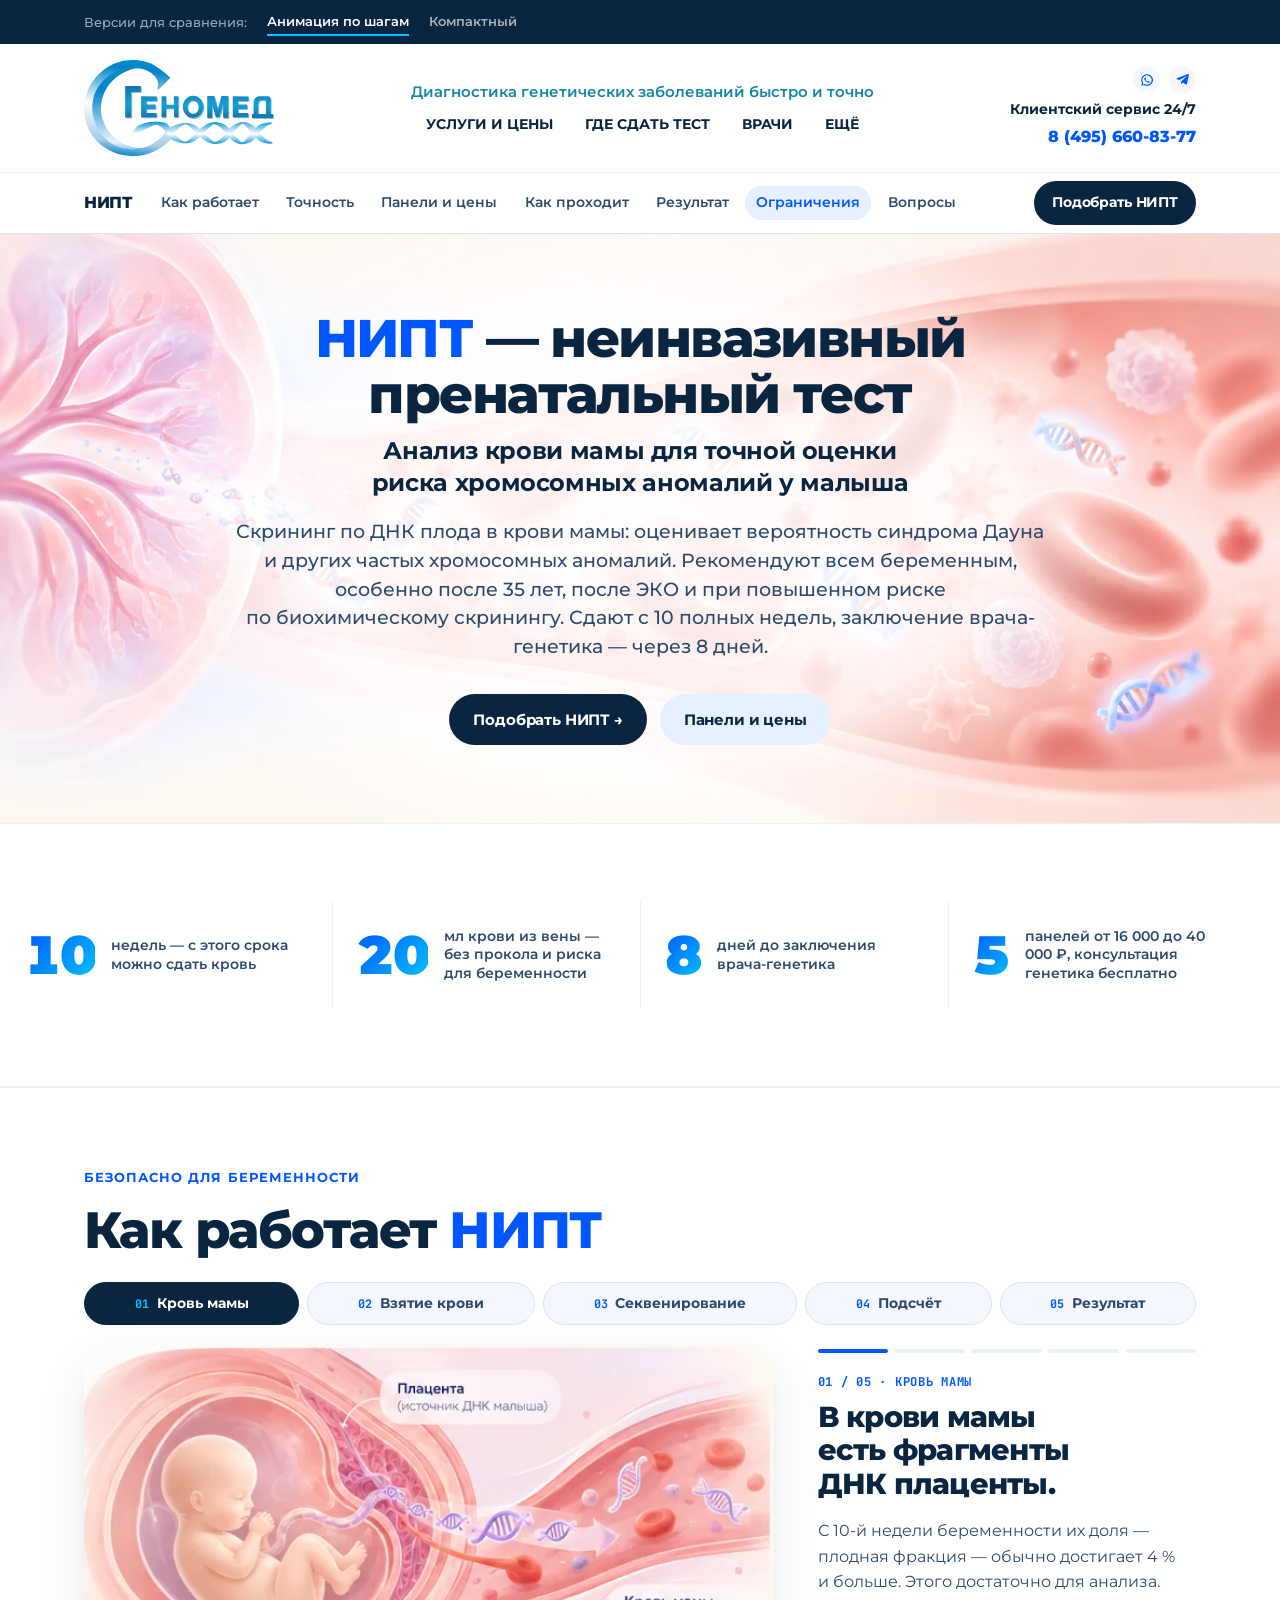
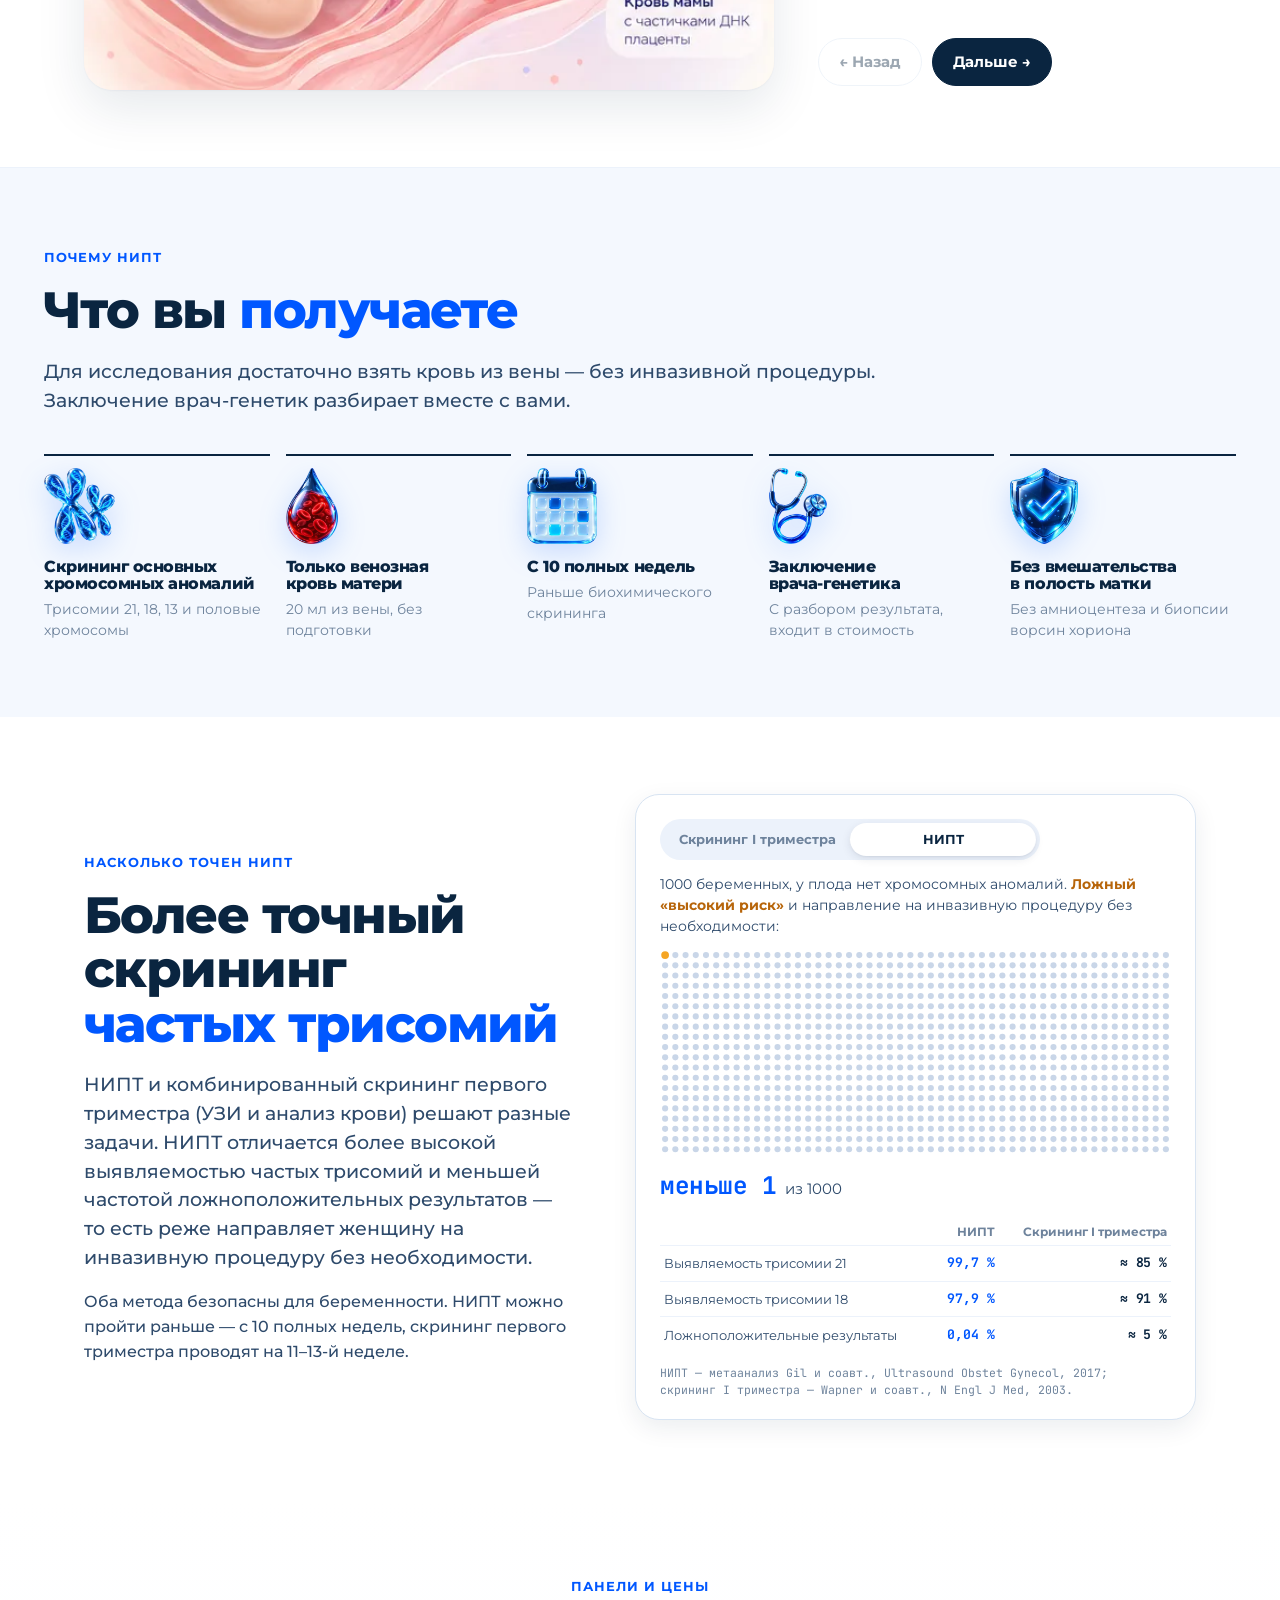
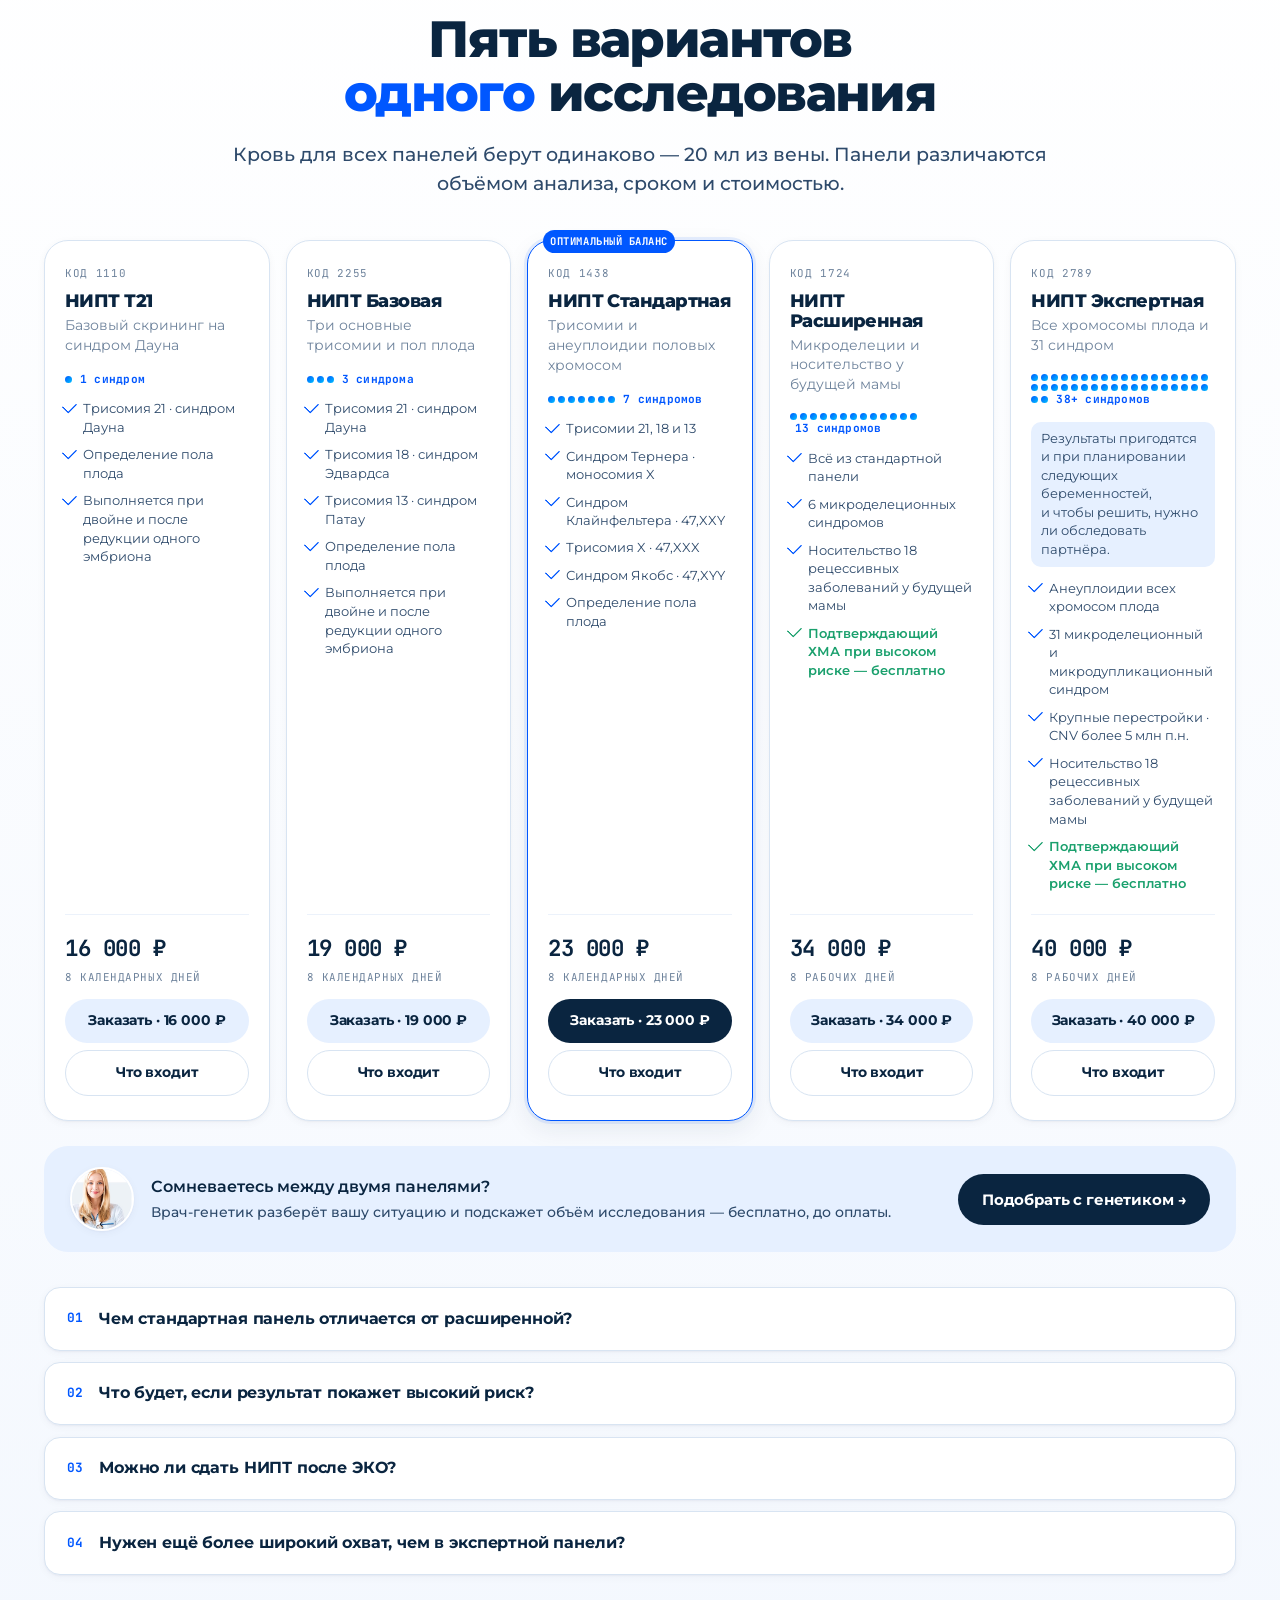
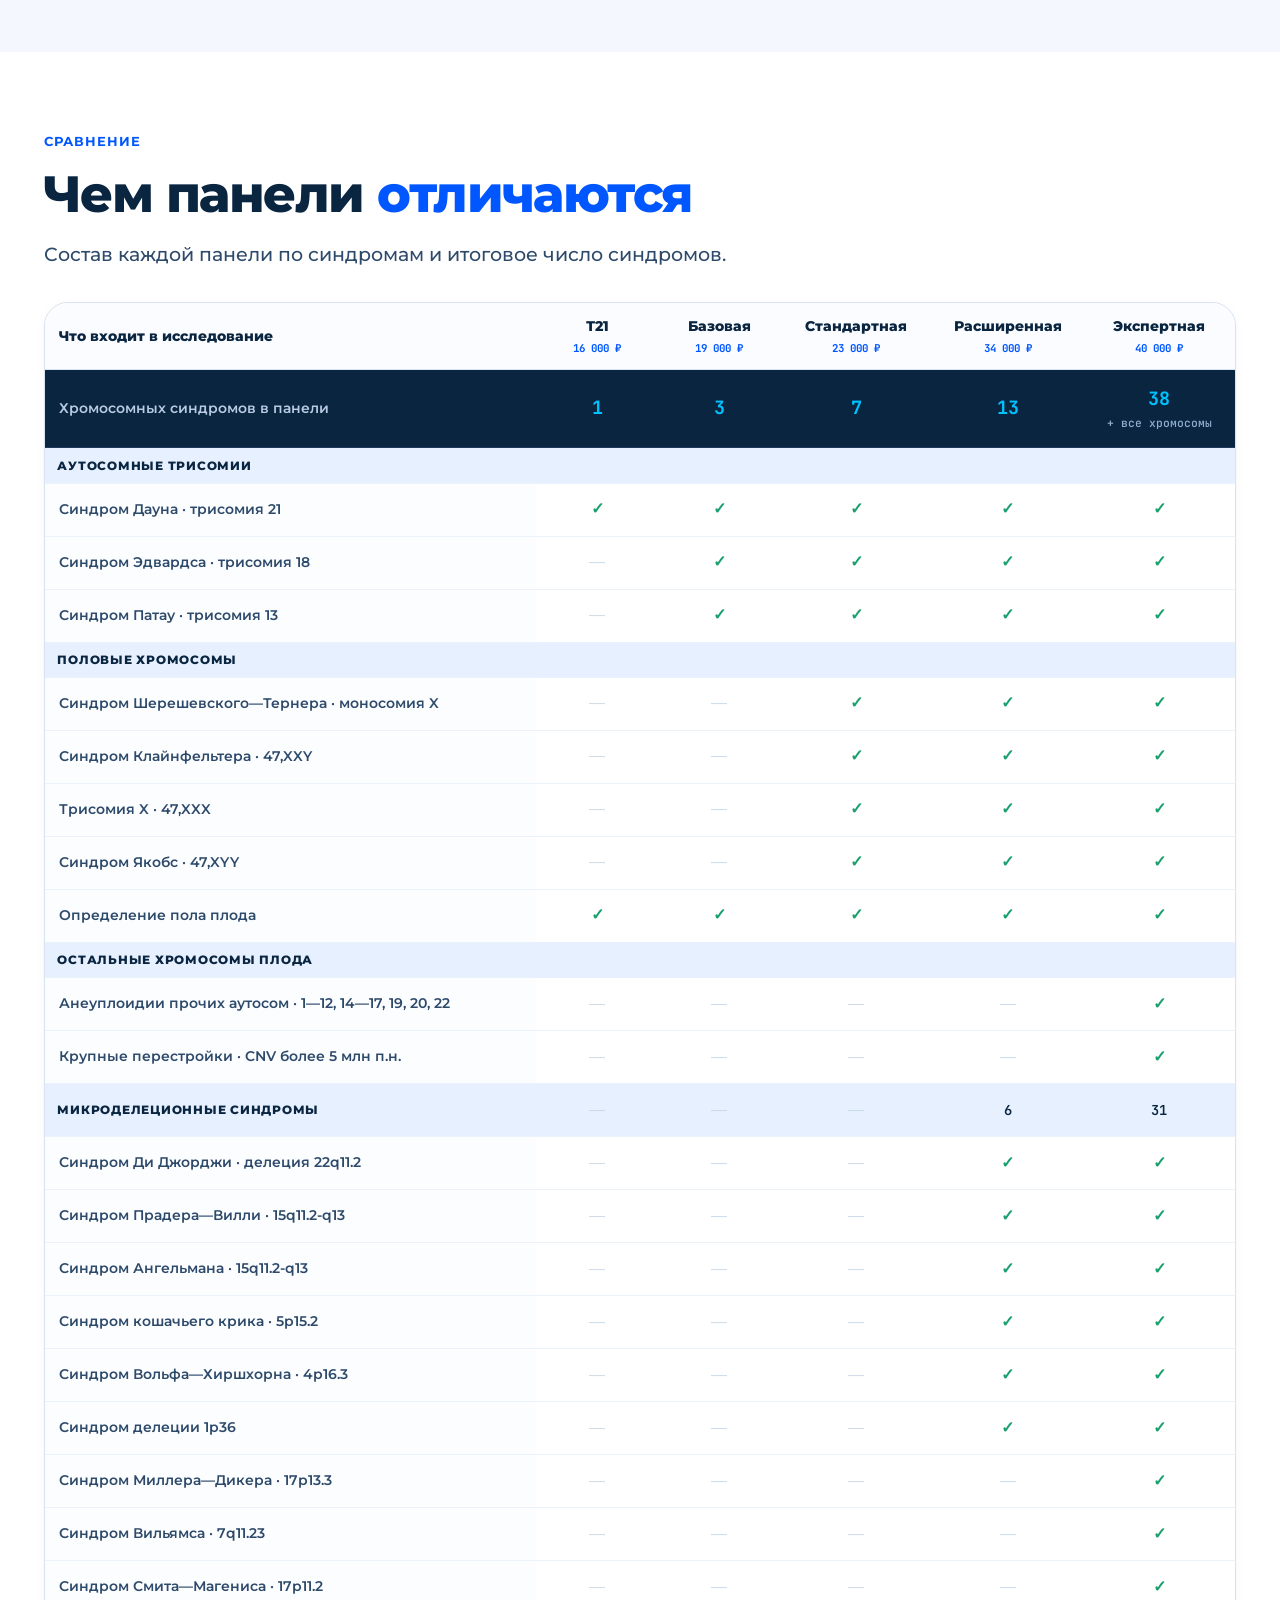
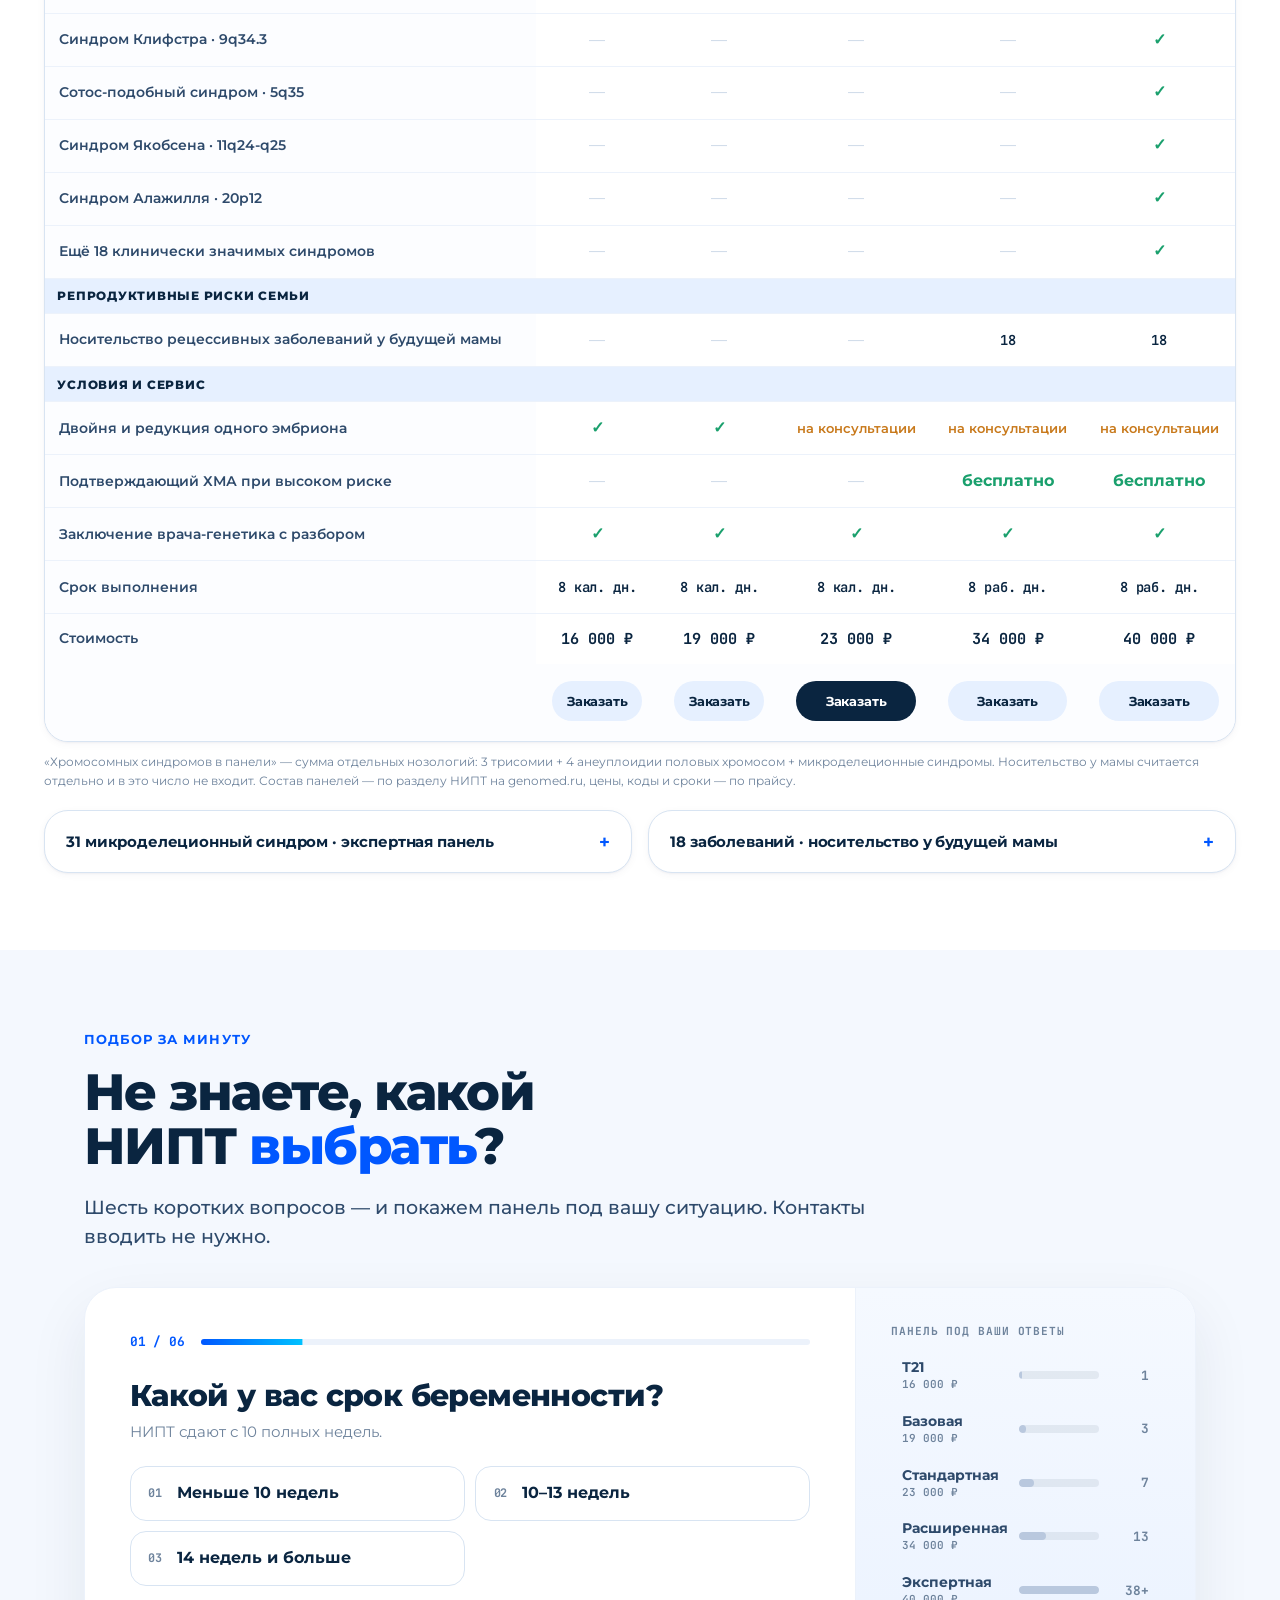
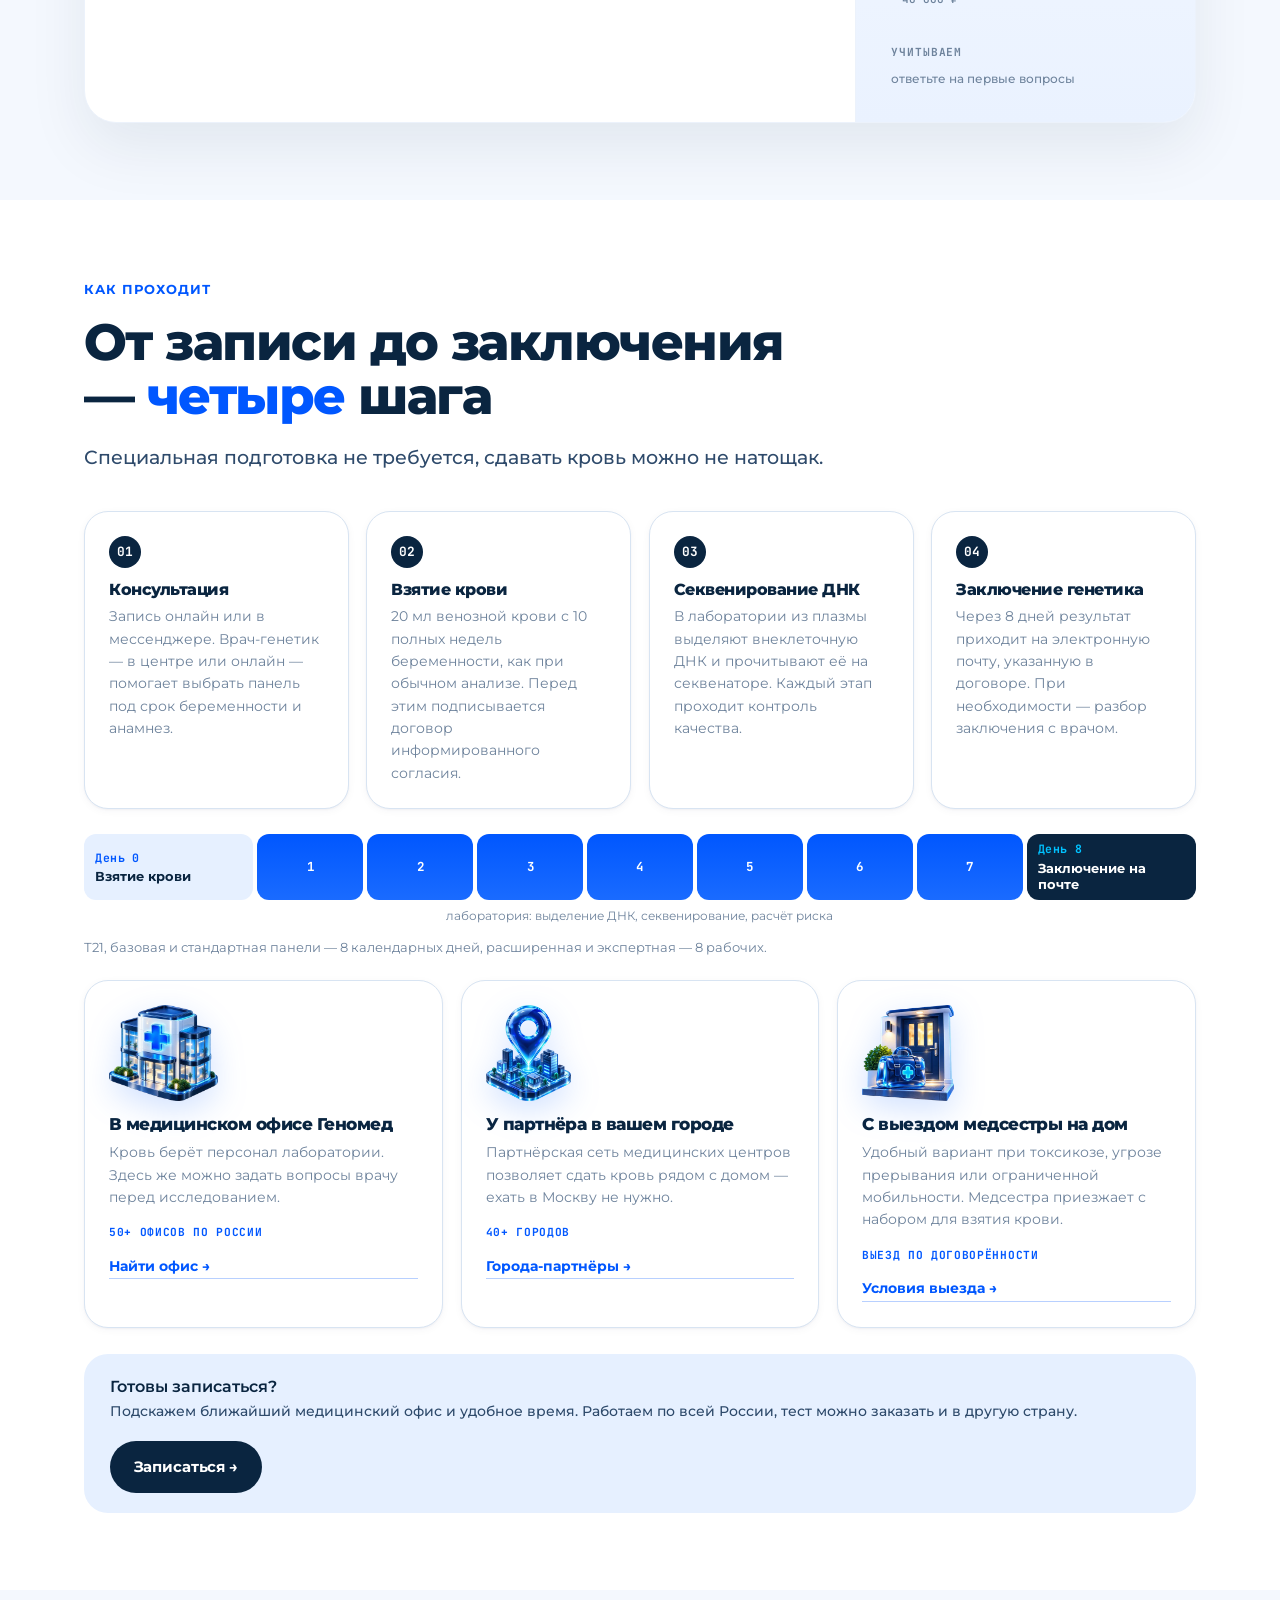
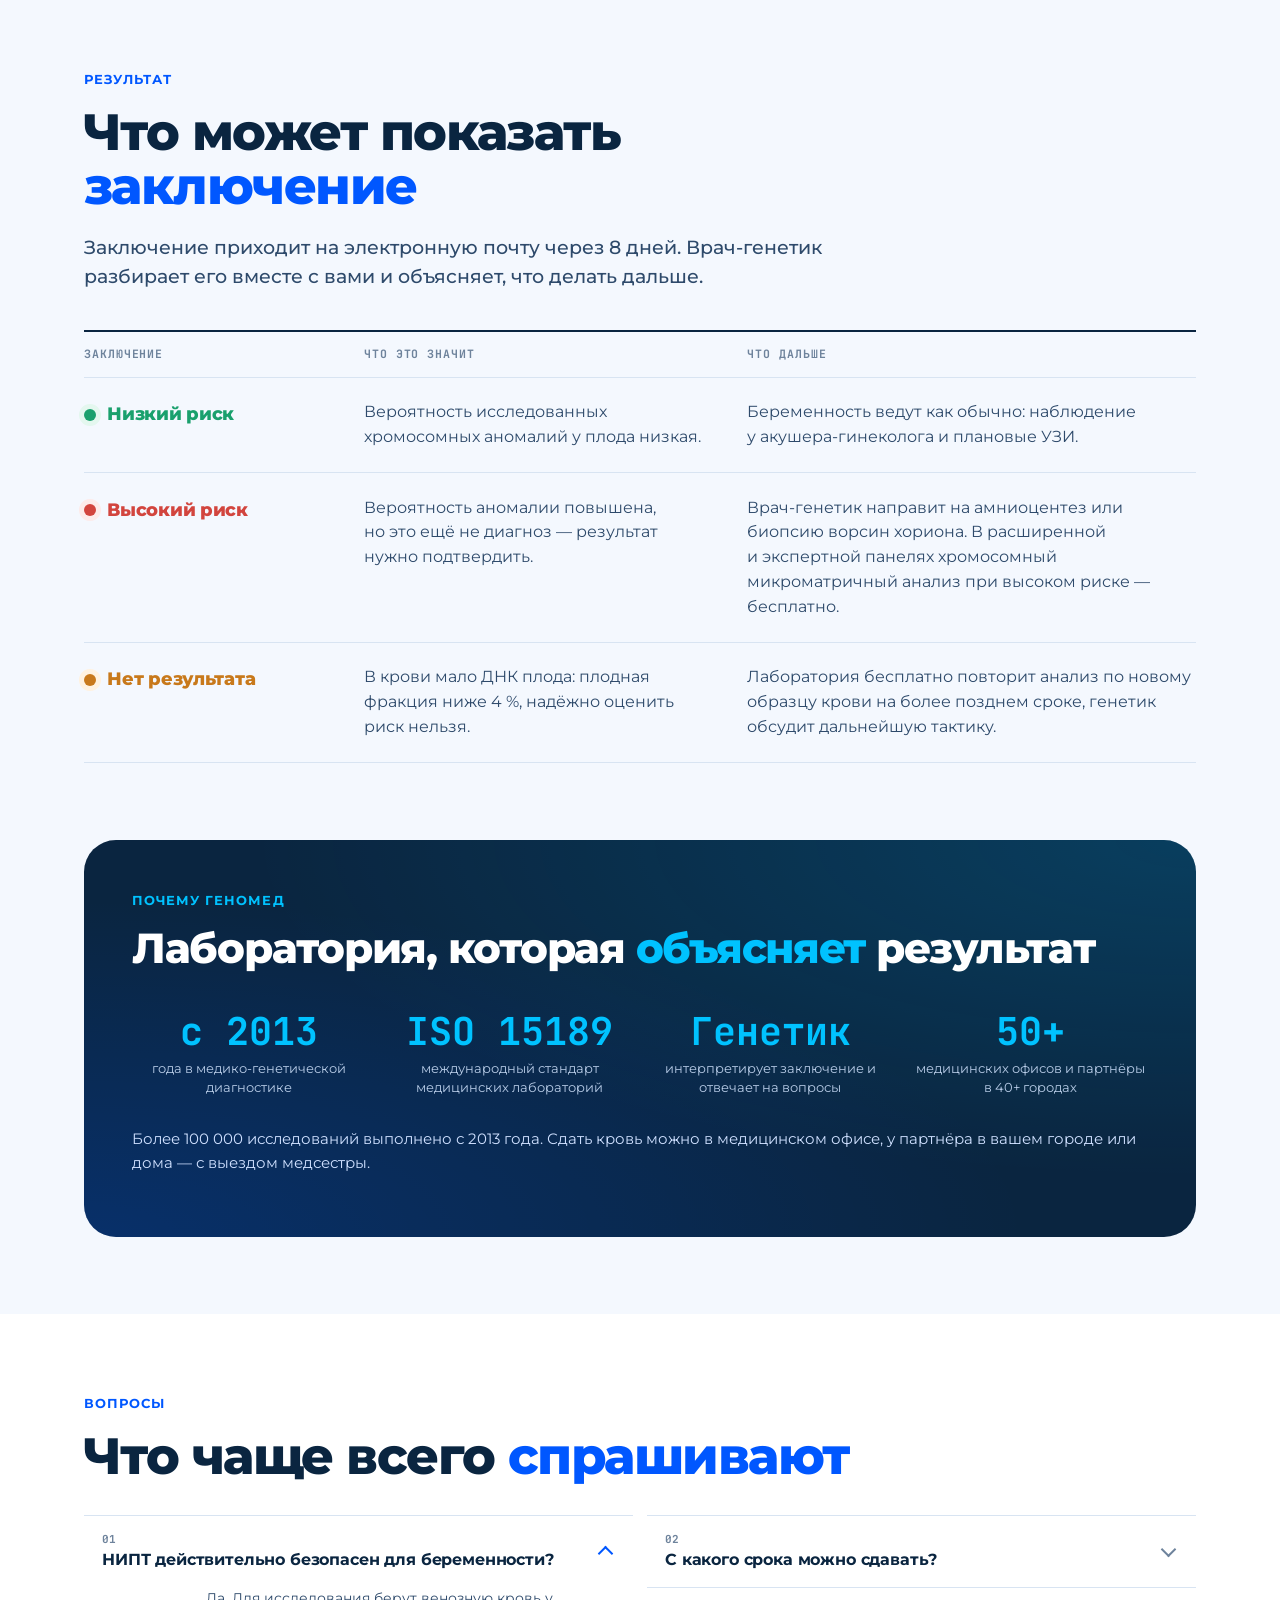
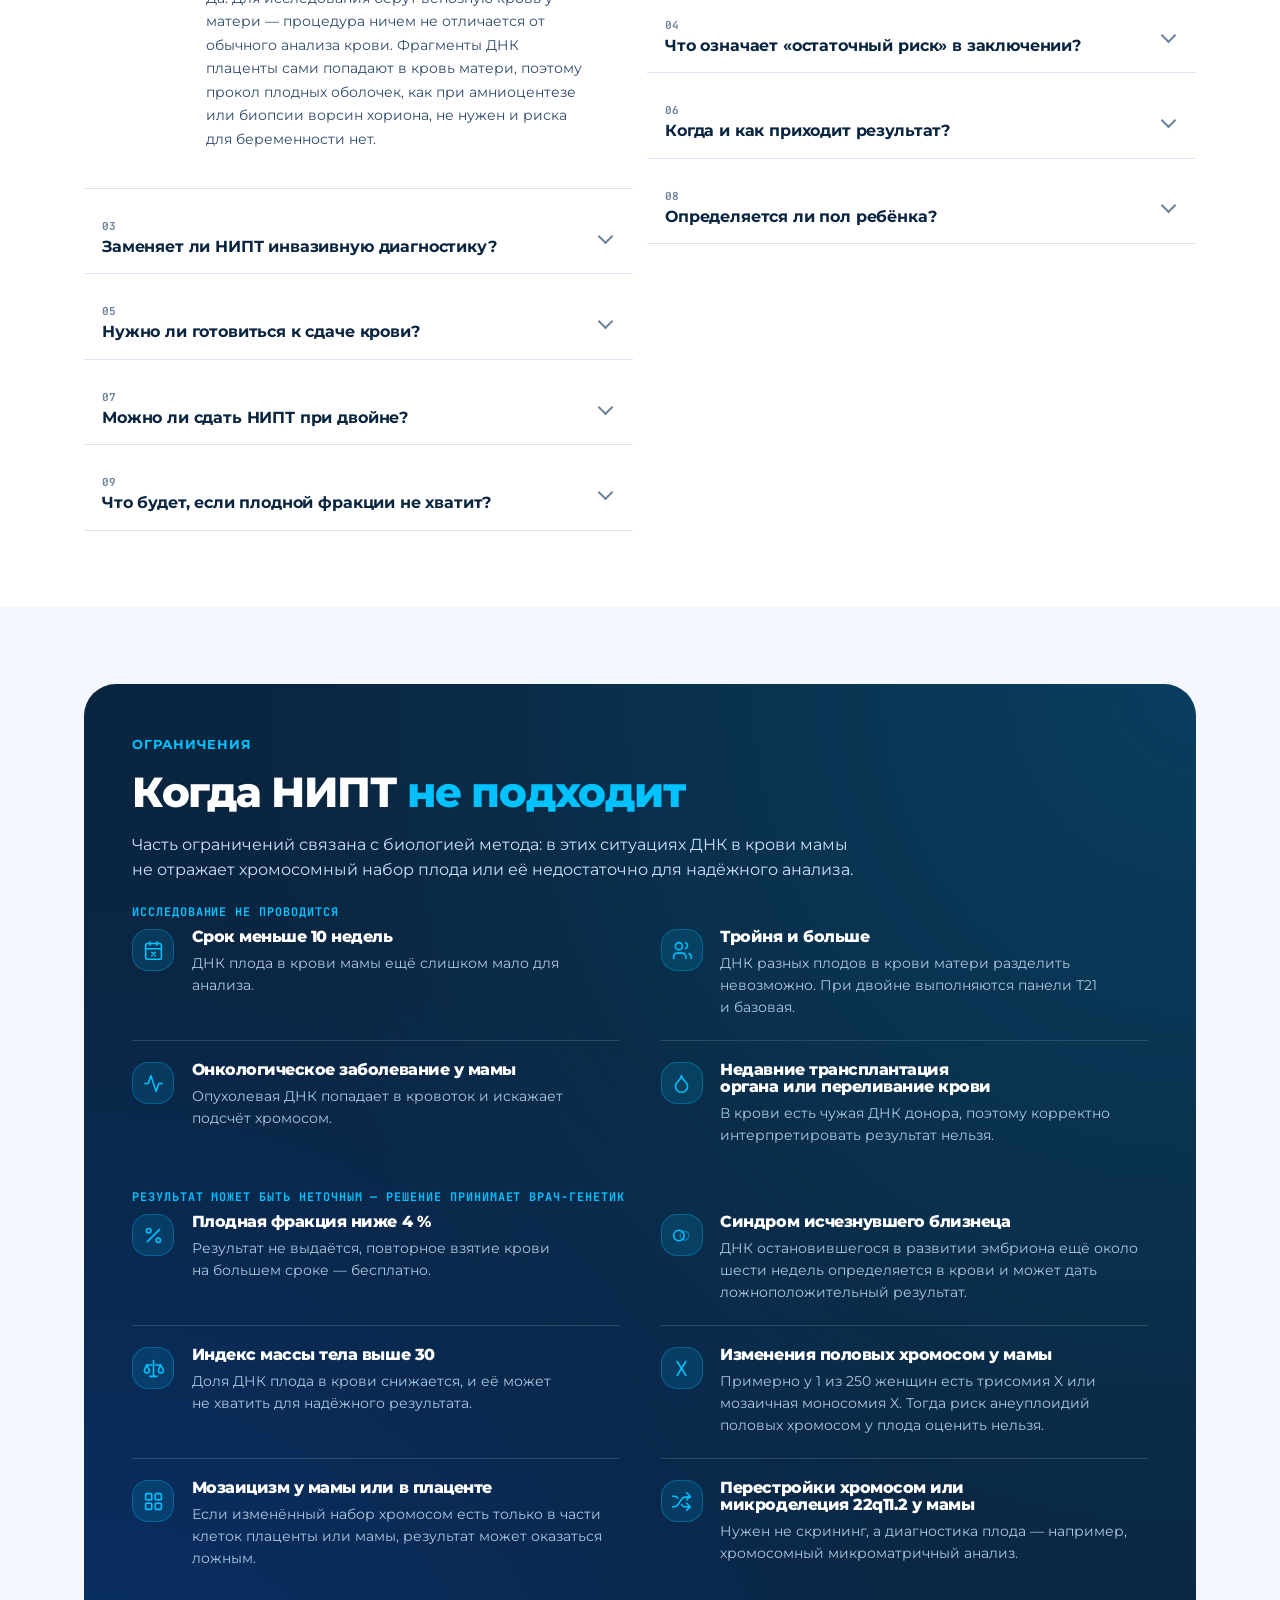
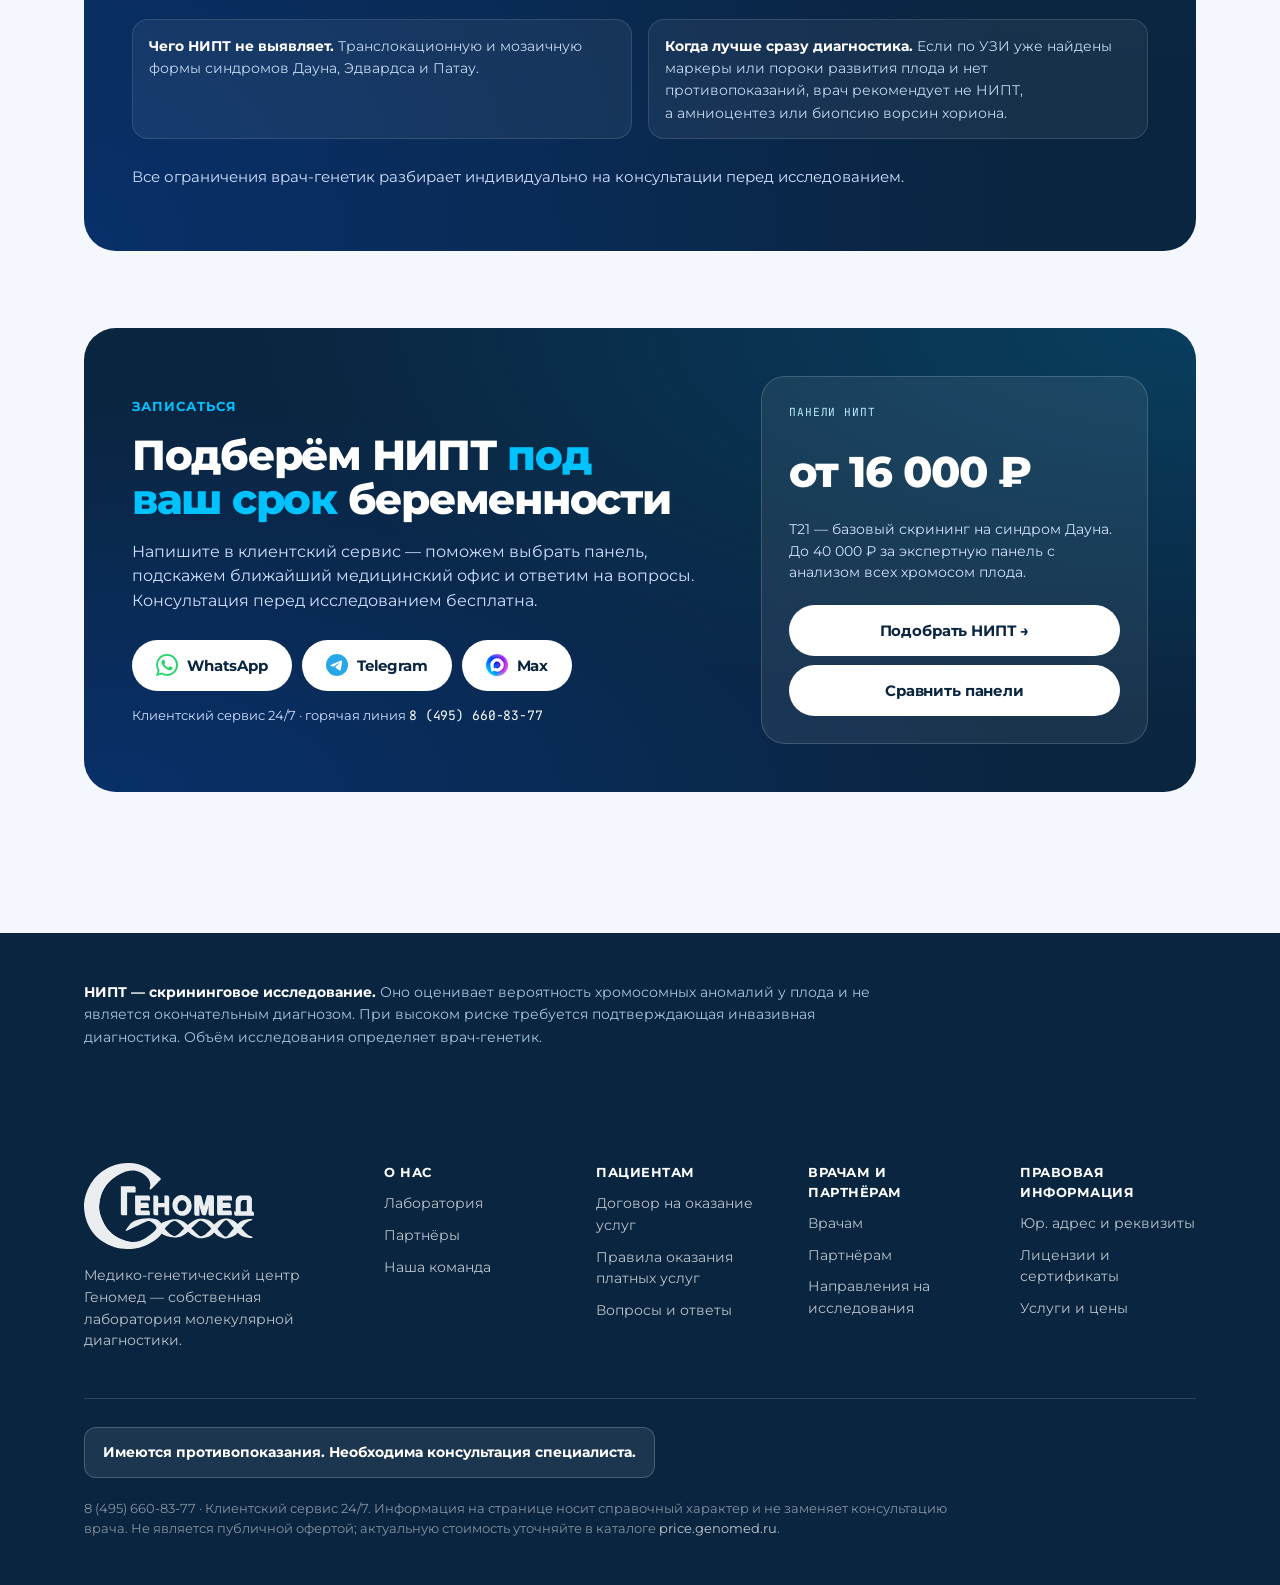
==== commit bdd9f8d3: "НИПТ v4: заголовок «НИПТ — неинвазивный пренатальный тест», иллюстрация во всю ширину, полоса из 4 ц" ====
--- a/index.html
+++ b/index.html
@@ -5,7 +5,7 @@
 <meta name="viewport" content="width=device-width, initial-scale=1, viewport-fit=cover">
 <meta name="robots" content="noindex, nofollow">
 <meta name="theme-color" content="#0A2540">
-<title>НИПТ — Геномед · сцена на прокрутке</title>
+<title>НИПТ — Геномед · анимация по шагам</title>
 <link rel="preconnect" href="https://fonts.googleapis.com">
 <link rel="preconnect" href="https://fonts.gstatic.com" crossorigin>
 <link rel="stylesheet" href="https://fonts.googleapis.com/css2?family=Montserrat:wght@400;500;600;700;800;900&family=JetBrains+Mono:wght@400;500;600;700&display=swap">
@@ -658,21 +658,6 @@
    ОБЩЕЕ ДЛЯ ОБЕИХ ВКЛАДОК
    ============================================================ */
 
-/* ——— первый экран: текст + 3D-пробирка ——— */
-.hv2{display:grid;grid-template-columns:minmax(0,1.15fr) minmax(0,.85fr);gap:clamp(2em,4vw,3.5em);align-items:center}
-.hv2 h1{font-size:clamp(34px,4.6vw,60px)}
-.hv2 .lead{max-width:42ch}
-.hv2__tube{margin:0;position:relative;display:grid;place-items:center;min-height:clamp(360px,42vw,560px);
-  background:radial-gradient(closest-side,rgba(0,194,255,.2),rgba(0,87,255,.08) 55%,transparent 100%)}
-.hv2__tube img{display:block;height:clamp(340px,40vw,540px);width:auto;filter:drop-shadow(0 30px 40px rgba(10,37,64,.25))}
-.hv2__tube figcaption{position:absolute;right:0;bottom:8%;max-width:15em;padding:.85em 1.05em;border-radius:var(--r-md);
-  background:rgba(255,255,255,.9);-webkit-backdrop-filter:blur(14px);backdrop-filter:blur(14px);box-shadow:var(--shadow-md);
-  font-size:.85em;color:var(--ink-2);line-height:1.45}
-.hv2__tube figcaption b{display:block;color:var(--ink)}
-.hv2__tube figcaption.l{right:auto;left:0;bottom:auto;top:12%}
-@media(max-width:940px){.hv2{grid-template-columns:minmax(0,1fr)}.hv2__tube{min-height:0;padding:1em 0}
-  .hv2__tube img{height:300px}.hv2__tube figcaption{position:static;margin-top:1em;max-width:none}.hv2__tube figcaption.l{display:none}}
-
 /* ——— 3D-иконки вместо плоских значков ——— */
 .ben__img{display:block;align-self:flex-start;object-fit:contain;width:auto;height:76px;margin:-.3em 0 .9em;filter:drop-shadow(0 8px 14px rgba(0,87,255,.18))}
 .wcard__img{display:block;align-self:flex-start;object-fit:contain;width:auto;height:96px;margin:1.5rem 1.5rem 0;filter:drop-shadow(0 10px 16px rgba(0,87,255,.18))}
@@ -825,6 +810,121 @@
 .cmp-line .bar2 i{transform:scaleX(0);transform-origin:left;transition:transform 1.1s cubic-bezier(.2,.8,.2,1)}
 .cmp-card.in .cmp-line .bar2 i{transform:scaleX(1)}
 @media (prefers-reduced-motion:reduce){.v3rv{opacity:1;transform:none;transition:none}.cmp-line .bar2 i{transform:none;transition:none}}
+
+/* ===== v4: первый экран — название исследования ===== */
+.hero .v4h1{font-size:clamp(34px,4.4vw,58px)}
+.v4tag{margin:.55em 0 0;font-family:var(--disp);font-weight:700;font-size:clamp(19px,1.9vw,24px);line-height:1.3;letter-spacing:-.015em;color:var(--ink);max-width:30em;text-wrap:balance}
+.hero .v4sum{margin-top:1.1em;max-width:36em}
+.v4hero{position:relative;overflow:hidden;display:grid;place-items:center;min-height:clamp(560px,46vw,700px);padding-block:clamp(3em,5vw,4.5em) !important;background:#FBF3F3}
+.v4hero__pic{position:absolute;inset:0;width:100%;height:100%;object-fit:cover;object-position:center 45%}
+.v4hero::before{content:"";position:absolute;inset:0;z-index:1;pointer-events:none;
+  background:radial-gradient(50% 70% at 50% 50%,rgba(255,255,255,.92) 0%,rgba(255,255,255,.8) 55%,rgba(255,255,255,0) 85%)}
+.v4hero__in{position:relative;z-index:2;text-align:center}
+.v4hero__in>div{max-width:840px;margin-inline:auto}
+.v4hero .v4h1{max-width:900px;margin-inline:auto}
+.v4hero .v4tag,.v4hero .v4sum{margin-inline:auto}
+.v4hero .v4sum{max-width:44em}
+.v4hero .hero-cta{justify-content:center}
+@media(max-width:760px){
+  .v4hero{display:block;min-height:0;padding-bottom:0 !important;background:linear-gradient(180deg,var(--bg) 0%,#FBF1F1 100%)}
+  .v4hero::before{display:none}
+  .v4hero__in{text-align:left}.v4hero .hero-cta{justify-content:flex-start}
+  .v4hero__pic{position:static;display:block;height:auto;margin-top:2em}
+}
+
+/* ===== v4: «Что вы получаете» — список без рамок ===== */
+.bens .ben{background:none !important;border:none !important;box-shadow:none !important;border-radius:0 !important;padding:1.1em 0 0 !important;border-top:2px solid var(--ink) !important}
+.bens .ben h3{margin:.7em 0 .35em}
+
+/* ===== v4: исходы — таблица-развилка ===== */
+.v4fork{border-top:2px solid var(--ink);margin-top:clamp(1.8em,3vw,2.6em)}
+.v4fork__hd,.v4fork__row{display:grid;grid-template-columns:minmax(0,.7fr) minmax(0,1fr) minmax(0,1.3fr);gap:clamp(1em,3vw,2.4em)}
+.v4fork__hd{padding:.9em 0;border-bottom:1px solid var(--line)}
+.v4fork__hd span{font:700 .72em/1.4 var(--mono);letter-spacing:.08em;text-transform:uppercase;color:var(--muted)}
+.v4fork__row{padding:1.4em 0;border-bottom:1px solid var(--line);align-items:start}
+.v4fork__row p{margin:0;color:var(--ink-2);line-height:1.55}
+.v4fork__k{display:flex;align-items:center;gap:.7em}
+.v4fork__k b{font-family:var(--disp);font-weight:800;font-size:1.15em;letter-spacing:-.015em;color:var(--c)}
+.v4fork__k i{width:12px;height:12px;border-radius:50%;background:var(--c);box-shadow:0 0 0 5px var(--s);flex:none}
+.v4fork__row--ok{--c:var(--ok);--s:var(--ok-soft)}
+.v4fork__row--hi{--c:var(--stop);--s:var(--stop-soft)}
+.v4fork__row--na{--c:var(--warn);--s:var(--warn-soft)}
+@media(max-width:760px){
+  .v4fork__hd{display:none}
+  .v4fork__row{grid-template-columns:minmax(0,1fr);gap:.55em}
+  .v4fork__row p+p{color:var(--ink)}
+  .v4fork__row p+p::before{content:"Что дальше: ";font-weight:700}
+}
+
+/* ===== v4: вопросы — аккордеон на линиях ===== */
+.fqg .fq{background:none !important;border:none !important;border-bottom:1px solid var(--line) !important;border-radius:0 !important;box-shadow:none !important}
+.fqg .fq__ic{display:none}
+.fqg .fqc{border-top:1px solid var(--line)}
+
+/* ===== v4: квиз — шесть вопросов, лесенка панелей ===== */
+.v4q{display:grid;grid-template-columns:minmax(0,1fr) minmax(0,340px);margin-top:2.2em;background:#fff;border:1px solid var(--line-soft);border-radius:var(--r-xl);box-shadow:0 24px 60px rgba(10,37,64,.08);overflow:hidden}
+.v4q__main{padding:clamp(1.4em,3.5vw,2.8em);min-width:0;min-height:420px}
+.v4q__top{display:flex;align-items:center;gap:1em;margin-bottom:1.6em}
+.v4q__n{font-size:.8em;font-weight:700;color:var(--blue);font-variant-numeric:tabular-nums;white-space:nowrap}
+.v4q__bar{flex:1;height:6px;border-radius:100px;background:var(--line-soft);overflow:hidden}
+.v4q__bar i{display:block;height:100%;background:linear-gradient(90deg,var(--blue),var(--cyan));transform-origin:left;transform:scaleX(var(--p,.1667));transition:transform .2s ease-out}
+.v4q__now{display:none;margin:-.8em 0 1.3em;font-size:.86em;color:var(--muted)}
+.v4q__now b{color:var(--blue)}
+.v4q .v4q__step h3,.v4q .v4q__res h3{font-size:clamp(22px,2.4vw,30px) !important;line-height:1.2;margin:0;letter-spacing:-.02em;text-wrap:balance;outline:none}
+.v4q__res h3 em{color:var(--blue);font-style:normal}
+.v4q__hint{margin:.5em 0 0;color:var(--muted);font-size:.92em}
+.v4q__opts{display:grid;grid-template-columns:repeat(2,minmax(0,1fr));gap:10px;margin-top:1.4em}
+.v4q__opt{font:inherit;text-align:left;display:flex;align-items:center;gap:.9em;padding:1em 1.1em;border:1.5px solid var(--line);border-radius:var(--r-md);background:#fff;font-weight:700;color:var(--ink);line-height:1.3;cursor:pointer;
+  transition:border-color .15s ease-out,background-color .15s ease-out,transform .15s ease-out}
+.v4q__opt .mono{font-size:.74em;color:var(--muted);flex:none}
+.v4q__opt:active{transform:scale(.98)}
+.v4q__opt:focus-visible{outline:2px solid var(--blue);outline-offset:2px}
+.v4q__opt[aria-pressed="true"]{border-color:var(--blue);background:var(--accent-soft)}
+.v4q__opt[aria-pressed="true"] .mono{color:var(--blue)}
+@media(hover:hover) and (pointer:fine){.v4q__opt:hover{border-color:var(--blue);background:#F5F9FF}}
+.v4q__nav{display:flex;justify-content:space-between;align-items:center;gap:1em;margin-top:1.4em;min-height:2.6em}
+.v4q__back{font:inherit;background:none;border:none;padding:0;cursor:pointer;color:var(--muted);font-weight:600;font-size:.9em}
+.v4q__back:hover{color:var(--blue)}
+.v4q__next[disabled]{opacity:.4;pointer-events:none}
+.v4q__step:not([hidden]),.v4q__res:not([hidden]){animation:v4qIn .22s ease-out}
+@keyframes v4qIn{from{opacity:0;transform:translateY(8px)}}
+@keyframes v4qPop{from{opacity:0;transform:scale(.9)}}
+.v4q__side{background:linear-gradient(180deg,#F5F9FF,#EAF2FF);border-left:1px solid var(--line-soft);padding:clamp(1.4em,3vw,2.2em);min-width:0}
+.v4q__lbl{font-size:.7em;font-weight:700;letter-spacing:.08em;text-transform:uppercase;color:var(--muted);margin:0 0 .9em}
+.v4q__lad{list-style:none;margin:0 0 1.8em;padding:0;display:grid;gap:4px}
+.v4q__lad li{display:grid;grid-template-columns:6.6em minmax(0,1fr) 2.4em;align-items:center;gap:.7em;padding:.55em .7em;border-radius:12px;transition:background-color .2s ease-out,box-shadow .2s ease-out}
+.v4q__pn{font-weight:700;font-size:.86em;color:var(--ink-2);line-height:1.2}
+.v4q__pn small{display:block;margin-top:.15em;font:600 .8em var(--mono);color:var(--muted);font-variant-numeric:tabular-nums}
+.v4q__pb{height:8px;border-radius:100px;background:rgba(10,37,64,.07);overflow:hidden}
+.v4q__pb i{display:block;height:100%;border-radius:inherit;background:#B9C8DE}
+.v4q__pc{font:700 .8em var(--mono);color:var(--muted);text-align:right}
+.v4q__lad li.on{background:#fff;box-shadow:0 10px 26px rgba(0,87,255,.14)}
+.v4q__lad li.on .v4q__pn{color:var(--ink)}
+.v4q__lad li.on .v4q__pb i{background:linear-gradient(90deg,var(--blue),var(--cyan))}
+.v4q__lad li.on .v4q__pc{color:var(--blue)}
+.v4q__chips{list-style:none;margin:0;padding:0;display:flex;flex-wrap:wrap;gap:6px}
+.v4q__chips li{padding:.45em .8em;border-radius:100px;background:#fff;border:1px solid var(--line);font-size:.78em;font-weight:700;color:var(--ink);line-height:1.25;animation:v4qPop .2s ease-out}
+.v4q__chips .v4q__empty{background:none;border:none;padding:0;color:var(--muted);font-weight:500;animation:none}
+.v4q__price{display:flex;flex-wrap:wrap;align-items:baseline;gap:.3em 1em;margin-top:.9em}
+.v4q__price b{font-family:var(--mono);font-size:clamp(24px,2.8vw,34px);font-weight:700;color:var(--blue);font-variant-numeric:tabular-nums;white-space:nowrap}
+.v4q__price span{color:var(--muted);font-size:.9em}
+.v4q__what{margin:1em 0 1.5em;color:var(--ink-2);line-height:1.55;max-width:60ch}
+.v4q__why{list-style:none;margin:0;padding:0;display:grid;gap:.75em}
+.v4q__why li{display:flex;gap:.7em;align-items:flex-start;line-height:1.5;color:var(--ink);text-wrap:pretty}
+.v4q__why svg{width:20px;height:20px;flex:none;margin-top:.12em;color:var(--blue)}
+.v4q__duo{display:grid;grid-template-columns:repeat(2,minmax(0,1fr));gap:10px;margin-top:1.4em}
+.v4q__duo div{padding:1em 1.1em;border:1.5px solid var(--line);border-radius:var(--r-md)}
+.v4q__duo b{display:block;color:var(--ink)}
+.v4q__duo span{display:block;margin:.2em 0 .8em;font:700 .95em var(--mono);color:var(--blue)}
+.v4q__cta{display:flex;flex-wrap:wrap;gap:.7em;margin-top:1.6em}
+.v4q__alt{margin:1.3em 0 0;padding-top:1.1em;border-top:1px solid var(--line-soft);color:var(--ink-2);font-size:.92em;line-height:1.5}
+.v4q__alt a{color:var(--blue);font-weight:700;white-space:nowrap}
+.v4q__note{margin:1em 0 0;padding:.8em 1em;border-radius:var(--r-sm);background:var(--warn-soft);color:var(--ink-2);font-size:.88em;line-height:1.5}
+.v4q__foot{display:flex;flex-wrap:wrap;gap:.6em 1.6em;align-items:baseline;margin-top:1.4em}
+.v4q__foot p{margin:0;font-size:.78em;line-height:1.5;color:var(--muted);flex:1 1 20em}
+@media(max-width:900px){.v4q{grid-template-columns:minmax(0,1fr)}.v4q__side{display:none}.v4q__now{display:block}.v4q__main{min-height:0}}
+@media(max-width:560px){.v4q__opts,.v4q__duo{grid-template-columns:minmax(0,1fr)}}
+@media(prefers-reduced-motion:reduce){.v4q *{animation:none !important;transition:none !important}}
 
 /* ============================================================
    НАГЛЯДНАЯ ВЕРСИЯ
@@ -883,10 +983,67 @@
   .fpv__tbl{font-size:.74em}.fpv__l{display:none}.fpv__s{display:inline}.fpv__tbl td,.fpv__tbl th{padding-inline:.2em}}
 
 @media(prefers-reduced-motion:reduce){.btn-lnipt:active,.qopt:active{transform:none}}
+
+/* ===== v4: «Как работает НИПТ» по шагам ===== */
+.v4how{background:#fff;padding:clamp(3em,6vw,5em) 0;border-top:1px solid var(--line-soft);border-bottom:1px solid var(--line-soft)}
+.v4how__head{margin-bottom:1.4em}
+.v4how__tabs{display:flex;gap:8px;overflow-x:auto;scrollbar-width:none;padding:2px;margin:0 -2px 18px}
+.v4how__tabs::-webkit-scrollbar{display:none}
+.v4how__tabs button{flex:1 0 auto;display:flex;align-items:baseline;justify-content:center;gap:.55em;padding:.85em 1.1em;border-radius:100px;border:1px solid var(--line);background:var(--bg);color:var(--ink-2);font:700 .9em/1.2 var(--body);cursor:pointer;white-space:nowrap;transition:background-color .2s ease-out,color .2s ease-out,border-color .2s ease-out}
+.v4how__tabs button b{font-size:.82em;color:var(--blue)}
+.v4how__tabs button[aria-selected="true"]{background:var(--bg-deep);border-color:var(--bg-deep);color:#fff}
+.v4how__tabs button[aria-selected="true"] b{color:var(--cyan)}
+.v4how__body{display:grid;grid-template-columns:minmax(0,1.55fr) minmax(0,.85fr);gap:clamp(1.4em,3.4vw,3em);align-items:center}
+.v4how__stage{position:relative;aspect-ratio:2/1;border-radius:28px;overflow:hidden;background:#FBF4F0;box-shadow:0 1px 2px rgba(10,37,64,.04),0 18px 50px rgba(10,37,64,.10);touch-action:pan-y}
+.v4scene{position:absolute;inset:0;margin:0;opacity:0;transform:scale(1.04);transition:opacity .45s ease-out,transform .9s cubic-bezier(.2,.7,.2,1);pointer-events:none}
+.v4scene.is-on{opacity:1;transform:none}
+.v4scene img,.v4scene svg{position:absolute;inset:0;width:100%;height:100%;object-fit:cover;display:block}
+.v4chip{position:absolute;transform:translate(-50%,-50%) translateY(8px);opacity:0;display:inline-flex;align-items:center;gap:.5em;padding:.5em .9em .5em .7em;border-radius:100px;
+  background:rgba(255,255,255,.94);color:var(--ink);font:700 clamp(11px,1.05vw,14px)/1.2 var(--body);white-space:nowrap;box-shadow:0 6px 18px rgba(10,37,64,.12);
+  transition:opacity .35s ease-out,transform .35s ease-out;transition-delay:0s}
+.v4chip i{width:9px;height:9px;border-radius:50%;background:var(--c);box-shadow:0 0 0 4px var(--s)}
+.v4chip--b{--c:#4F7BF7;--s:rgba(79,123,247,.18)} .v4chip--o{--c:#F08A5D;--s:rgba(240,138,93,.2)} .v4chip--r{--c:#E0524A;--s:rgba(224,82,74,.18)}
+.is-on .v4chip{opacity:1;transform:translate(-50%,-50%);transition-delay:calc(.35s + var(--n) * .14s)}
+.v4chip--l{transform:translate(0,-50%) translateY(8px)}
+.is-on .v4chip--l{transform:translate(0,-50%)}
+.v4reads{position:absolute;right:4%;bottom:7%;display:grid;gap:.3em;padding:.9em 1.1em;border-radius:16px;background:rgba(10,37,64,.86);color:#DCE8F5;
+  font:600 clamp(10px,1vw,13px)/1.35 var(--mono);opacity:0;transform:translateY(10px);transition:opacity .35s ease-out .4s,transform .35s ease-out .4s}
+.v4reads b{font:700 .78em var(--body);letter-spacing:.06em;text-transform:uppercase;color:#8FB6FF}
+.v4reads em{font-style:normal;color:var(--cyan)}
+.is-on .v4reads{opacity:1;transform:none}
+.v4count .v4bar{transform-box:fill-box;transform-origin:50% 100%;transform:scaleY(.05);transition:transform .7s cubic-bezier(.2,.7,.2,1)}
+.is-on .v4count .v4bar{transform:none;transition-delay:var(--d)}
+.v4count .v4exp{stroke:#7486D8;stroke-width:3;stroke-dasharray:6 6;opacity:0;transition:opacity .4s ease-out .9s}
+.is-on .v4count .v4exp{opacity:.9}
+.v4count .v4lbl text{font:600 24px var(--mono);fill:#7A86B8;text-anchor:middle}
+.v4count .v4hl{fill:#fff;opacity:.5}
+.v4frag{opacity:0;transform:translateY(0);transition:none}
+.v4frag--b{fill:#7C9CF5}.v4frag--o{fill:#F59A7A}
+.is-on .v4frag{animation:v4drop .9s cubic-bezier(.3,.6,.3,1) var(--d) both}
+@keyframes v4drop{0%{opacity:0;transform:translateY(40px)}25%{opacity:1}100%{opacity:0;transform:translateY(var(--y))}}
+.v4how__prog{display:flex;gap:6px;margin-bottom:1.2em}
+.v4how__prog i{flex:1;height:4px;border-radius:4px;background:var(--line-soft);transition:background-color .3s ease-out}
+.v4how__prog i.on{background:var(--blue)}
+.v4how__cap{display:grid}
+.v4cap{grid-area:2/1;opacity:0;transform:translateY(8px);transition:opacity .3s ease-out,transform .3s ease-out;pointer-events:none}
+.v4cap.is-on{opacity:1;transform:none;pointer-events:auto}
+.v4cap__n{display:block;font-size:.76em;font-weight:700;letter-spacing:.06em;text-transform:uppercase;color:var(--blue);margin-bottom:.7em}
+.v4how .v4cap h3{margin:0 0 .6em !important;font-family:var(--disp);font-weight:800;font-size:clamp(22px,2.3vw,30px) !important;line-height:1.14;letter-spacing:-.025em;color:var(--ink);text-wrap:balance}
+#about{padding-top:clamp(3em,6vw,5em) !important}
+.v4cap p{margin:0;color:var(--ink-2);line-height:1.6}
+.v4how__nav{grid-area:3/1;display:flex;gap:10px;margin-top:1.6em}
+.v4nav{height:48px;padding:0 20px;border-radius:100px;border:1.5px solid var(--line);background:#fff;color:var(--ink);font:700 .92em var(--body);cursor:pointer;transition:border-color .2s ease-out,background-color .2s ease-out,transform .1s}
+.v4nav:active{transform:scale(.97)}
+.v4nav:disabled{opacity:.4;cursor:default}
+.v4nav--next{background:var(--bg-deep);border-color:var(--bg-deep);color:#fff}
+@media (hover:hover) and (pointer:fine){.v4nav:hover:not(:disabled){border-color:var(--blue)}.v4nav--next:hover{background:var(--blue);border-color:var(--blue)}}
+@media(max-width:900px){.v4how__body{grid-template-columns:minmax(0,1fr)}.v4how__stage{border-radius:20px}}
+@media(max-width:560px){.v4how__tabs button span{display:none}.v4how__tabs button{padding:.8em 1em}.v4chip--hide-sm{display:none}.v4reads{right:3%;bottom:5%;padding:.6em .7em}}
+@media(prefers-reduced-motion:reduce){.v4scene,.v4chip,.v4reads,.v4cap,.v4count .v4bar,.v4count .v4exp{transition:none!important}.is-on .v4frag{animation:none}}
 </style>
 </head>
 <body>
-<div class="vbar"><div class="wrap vbar__in"><b>Версии для сравнения:</b><a href="index.html" class="on" aria-current="page">Сцена на прокрутке</a><a href="bez-animacii.html">Компактный</a></div></div>
+<div class="vbar"><div class="wrap vbar__in"><b>Версии для сравнения:</b><a href="index.html" class="on" aria-current="page">Анимация по шагам</a><a href="bez-animacii.html">Компактный</a></div></div>
 <header class="hdr">
   <div class="wrap hdr-in">
     <a class="hdr-logo" href="https://genomed.ru/"><img src="img/logo.svg" alt="Геномед"></a>
@@ -923,19 +1080,19 @@
     <a class="btn-lnipt btn-lnipt--primary btn-lnipt--sm" href="#quiz"><span>Подобрать НИПТ</span></a>
   </div>
 </nav>
-<section class="hero">
-  <div class="wrap hv2">
+<section class="hero v4hero">
+  <div class="wrap v4hero__in">
     <div>
-      <p class="eyebrow">НИПТ · с 10 недель беременности</p>
-      <h1>Риск синдрома Дауна у&nbsp;малыша&nbsp;— по&nbsp;анализу <em>крови мамы</em></h1>
-      <p class="lead">НИПТ — неинвазивный пренатальный тест. С 10-й недели беременности по крови мамы он оценивает вероятность синдрома Дауна и других хромосомных аномалий у плода — без прокола и риска для беременности. Заключение врача-генетика — через 8 дней.</p>
+      <h1 class="v4h1"><em>НИПТ</em>&nbsp;— неинвазивный пренатальный тест</h1>
+      <p class="v4tag">Анализ крови мамы для точной оценки риска хромосомных аномалий у&nbsp;малыша</p>
+      <p class="lead v4sum">Скрининг по&nbsp;ДНК плода в&nbsp;крови мамы: оценивает вероятность синдрома Дауна и&nbsp;других частых хромосомных аномалий. Рекомендуют всем беременным, особенно после 35&nbsp;лет, после ЭКО и&nbsp;при повышенном риске по&nbsp;биохимическому скринингу. Сдают с&nbsp;10 полных недель, заключение врача-генетика&nbsp;— через&nbsp;8&nbsp;дней.</p>
       <div class="hero-cta">
         <a class="btn-lnipt btn-lnipt--primary" href="#quiz"><span>Подобрать НИПТ →</span></a>
         <a class="btn-lnipt btn-lnipt--secondary" href="#panels">Панели и цены</a>
       </div>
     </div>
-    <figure class="hv2__tube"><img src="img/hero-tube.webp" alt="Пробирка с кровью: в плазме — фрагменты ДНК" width="279" height="1100" fetchpriority="high"><figcaption class="l"><b>20 мл крови из вены</b>без прокола и подготовки</figcaption><figcaption><b>Результат — через 8 дней</b>заключение врач-генетик разбирает вместе с вами</figcaption></figure>
-  </div>
+  </div>
+  <img class="v4hero__pic" src="img/hero-placenta.webp" alt="Иллюстрация: из плаценты фрагменты ДНК попадают в кровь мамы" width="1774" height="887" fetchpriority="high">
 </section>
 <section class="nstat" aria-label="Коротко о НИПТ">
   <div class="nstat__in">
@@ -945,51 +1102,13 @@
     <div class="nstat__i"><b data-count="5">5</b><span>панелей от 16 000 до 40 000 ₽, консультация генетика бесплатно</span></div>
   </div>
 </section>
-<section style="padding-top:0;padding-bottom:0">
-  <div class="wrap intro3">
-    <div>
-      <span class="intro3__ic"><svg class="v3ic" viewBox="0 0 24 24" fill="none" stroke="currentColor" stroke-width="1.9" stroke-linecap="round" stroke-linejoin="round" aria-hidden="true"><circle cx="12" cy="12" r="10"/><path d="M12 16v-4"/><path d="M12 8h.01"/></svg></span><span class="section-eyebrow">Что это</span>
-      <p>Скрининговое исследование по венозной крови матери. Оно анализирует ДНК плода, которая попадает в кровь из плаценты, и оценивает вероятность самых частых хромосомных аномалий — например, синдрома Дауна.</p>
-    </div>
-    <div>
-      <span class="intro3__ic"><svg class="v3ic" viewBox="0 0 24 24" fill="none" stroke="currentColor" stroke-width="1.9" stroke-linecap="round" stroke-linejoin="round" aria-hidden="true"><circle cx="12" cy="8" r="5"/><path d="M20 21a8 8 0 0 0-16 0"/></svg></span><span class="section-eyebrow">Для кого</span>
-      <p>Международные профессиональные сообщества рекомендуют исследование всем беременным. Особенно оно показано после 35 лет, после ЭКО, при повышенном риске по биохимическому скринингу и если ранее была беременность с хромосомной аномалией.</p>
-    </div>
-    <div>
-      <span class="intro3__ic"><svg class="v3ic" viewBox="0 0 24 24" fill="none" stroke="currentColor" stroke-width="1.9" stroke-linecap="round" stroke-linejoin="round" aria-hidden="true"><path d="M8 2v4"/><path d="M16 2v4"/><rect width="18" height="18" x="3" y="4" rx="2"/><path d="M3 10h18"/></svg></span><span class="section-eyebrow">Когда</span>
-      <p>С 10 полных недель беременности, верхней границы срока практически нет. Результат — через 8 дней, с разбором врача-генетика.</p>
-    </div>
-  </div>
-</section>
-<section style="padding-top:0;padding-bottom:clamp(2em,4vw,3em)">
+<section class="v4how" id="safe" aria-labelledby="v4how-t">
   <div class="wrap">
-    <div class="notice">
-      <svg viewBox="0 0 24 24" fill="none" stroke="currentColor" stroke-width="1.9" stroke-linecap="round" stroke-linejoin="round"><circle cx="12" cy="12" r="10"/><path d="M12 16v-4"/><path d="M12 8h.01"/></svg>
-      <p><b>Важно.</b> НИПТ — скрининговое исследование, а не диагноз. Оно оценивает вероятность хромосомных аномалий у плода. При высоком риске результат требует подтверждения диагностическим исследованием — амниоцентезом или биопсией ворсин хориона.</p>
-    </div>
-  </div>
-</section>
-<section class="nscene" id="safe" aria-labelledby="nscene-title">
-  <div class="nscene__sticky">
-    <div class="wrap nscene__inner">
-      <div class="nscene__head">
-        <span class="section-eyebrow" style="color:var(--cyan)">Безопасно для беременности</span>
-        <h2 id="nscene-title">Как работает <em>НИПТ</em></h2>
-      </div>
-      <div class="ncaps">
-        <div class="ncap"><span class="ncap__k mono">01 · кровь мамы</span><h3>В&nbsp;крови мамы есть фрагменты ДНК плаценты.</h3><p>С&nbsp;10-й недели беременности их доля&nbsp;— плодная фракция&nbsp;— обычно достигает 4&nbsp;% и&nbsp;больше. Этого достаточно для анализа.</p></div>
-        <div class="ncap"><span class="ncap__k mono">02 · взятие крови</span><h3>Достаточно 20&nbsp;мл крови из&nbsp;вены.</h3><p>Как для обычного анализа&nbsp;— без прокола и&nbsp;риска для беременности. Из&nbsp;плазмы выделяют внеклеточную ДНК.</p></div>
-        <div class="ncap"><span class="ncap__k mono">03 · секвенирование</span><h3>Секвенатор прочитывает фрагменты ДНК.</h3><p>Программа определяет, с&nbsp;какой хромосомы пришёл каждый фрагмент.</p></div>
-        <div class="ncap"><span class="ncap__k mono">04 · подсчёт</span><h3>Фрагменты раскладываются по&nbsp;хромосомам.</h3><p>Для каждой хромосомы считается, сколько фрагментов пришлось на&nbsp;неё, и&nbsp;это число сравнивается с&nbsp;ожидаемым.</p></div>
-        <div class="ncap"><span class="ncap__k mono">05 · результат</span><h3>Лишняя хромосома видна в&nbsp;цифрах.</h3><p>Если фрагментов 21-й хромосомы больше ожидаемого, это признак синдрома Дауна. Врач-генетик оценивает риск; высокий риск подтверждают диагностическим исследованием.</p></div>
-      </div>
-      <div class="nstage">
-        <canvas role="img" aria-label="Схема: фрагменты ДНК мамы и плаценты в крови собираются в пробирку, прочитываются секвенатором и раскладываются по 22 хромосомам; при трисомии 21 фрагментов 21-й хромосомы больше ожидаемого."></canvas>
-      </div>
-      <div class="nleg" aria-hidden="true">
-        <span class="nleg__a"><span><i style="background:#4B8EFF"></i>ДНК мамы</span><span><i style="background:#00C2FF"></i>ДНК плаценты</span></span>
-        <span class="nleg__b" style="opacity:0"><span><i style="background:#FFB547"></i>лишняя копия 21-й хромосомы</span><span class="nleg__fine">схема: разница показана крупнее, чем в&nbsp;реальности</span></span>
-      </div>
+    <div class="section-head v4how__head"><span class="section-eyebrow">Безопасно для беременности</span><h2 id="v4how-t">Как работает <em>НИПТ</em></h2></div>
+    <div class="v4how__tabs" role="tablist" aria-label="Этапы исследования"><button type="button" role="tab" id="v4t0" aria-controls="v4p" aria-selected="true" tabindex="0"><b class="mono">01</b><span>Кровь мамы</span></button><button type="button" role="tab" id="v4t1" aria-controls="v4p" aria-selected="false" tabindex="-1"><b class="mono">02</b><span>Взятие крови</span></button><button type="button" role="tab" id="v4t2" aria-controls="v4p" aria-selected="false" tabindex="-1"><b class="mono">03</b><span>Секвенирование</span></button><button type="button" role="tab" id="v4t3" aria-controls="v4p" aria-selected="false" tabindex="-1"><b class="mono">04</b><span>Подсчёт</span></button><button type="button" role="tab" id="v4t4" aria-controls="v4p" aria-selected="false" tabindex="-1"><b class="mono">05</b><span>Результат</span></button></div>
+    <div class="v4how__body">
+      <div class="v4how__stage"><figure class="v4scene is-on" data-i="0" aria-hidden="false"><img src="img/step-1-blood.webp" alt="" width="640" height="320" loading="lazy"></figure><figure class="v4scene" data-i="1" aria-hidden="true"><img src="img/step-2-tube.webp" alt="" width="1400" height="700" loading="lazy"><span class="v4chip v4chip--r " style="left:55%;top:18%;--n:0"><i></i>20&nbsp;мл из&nbsp;вены</span><span class="v4chip v4chip--b v4chip--hide-sm" style="left:30%;top:84%;--n:1"><i></i>без прокола и&nbsp;риска</span></figure><figure class="v4scene" data-i="2" aria-hidden="true"><img src="img/step-3-reads.webp" alt="" width="1400" height="700" loading="lazy"><span class="v4reads" style="--n:0"><b>пример прочтений</b><span>…GATTACAGGT <em>→ хр.&nbsp;7</em></span><span>…CCTAGGATCC <em>→ хр.&nbsp;21</em></span><span>…TTGACCAGTA <em>→ хр.&nbsp;13</em></span></span></figure><figure class="v4scene" data-i="3" aria-hidden="true"><svg class="v4count" viewBox="0 0 1400 700" preserveAspectRatio="xMidYMid slice" aria-hidden="true"><defs><linearGradient id="v4bg" x1="0" y1="0" x2="1" y2="1"><stop offset="0" stop-color="#FCEFF3"/><stop offset="1" stop-color="#EDF0FF"/></linearGradient><linearGradient id="v4bar" x1="0" y1="0" x2="1" y2="1"><stop offset="0" stop-color="#C4CEFF"/><stop offset=".55" stop-color="#9FB1F7"/><stop offset="1" stop-color="#8396EC"/></linearGradient><filter id="v4glow" x="-30%" y="-30%" width="160%" height="160%"><feGaussianBlur stdDeviation="10"/></filter><filter id="v4sh" x="-50%" y="-10%" width="200%" height="130%"><feDropShadow dx="0" dy="8" stdDeviation="8" flood-color="#5A6FD6" flood-opacity=".22"/></filter></defs><rect width="1400" height="700" fill="url(#v4bg)"/><circle cx="1180" cy="120" r="140" fill="#fff" opacity=".45" filter="url(#v4glow)"/><circle cx="210" cy="600" r="120" fill="#FFD9D3" opacity=".35" filter="url(#v4glow)"/><g fill="url(#v4bar)" filter="url(#v4sh)"><g class="v4bar" style="--d:0ms"><rect x="120.2" y="170.0" width="33.3" height="154.8" rx="16.6"/><rect x="120.2" y="329.8" width="33.3" height="270.2" rx="16.6"/><rect class="v4hl" x="126.8" y="181.6" width="5.3" height="406.7" rx="2.7"/></g><line class="v4exp" x1="114.2" x2="159.4" y1="160.0" y2="160.0"/><g class="v4bar" style="--d:30ms"><rect x="173.8" y="180.4" width="33.3" height="151.1" rx="16.6"/><rect x="173.8" y="336.5" width="33.3" height="263.5" rx="16.6"/><rect class="v4hl" x="180.5" y="192.0" width="5.3" height="396.3" rx="2.7"/></g><line class="v4exp" x1="167.8" x2="213.1" y1="170.4" y2="170.4"/><g class="v4bar" style="--d:60ms"><rect x="227.5" y="256.7" width="33.3" height="123.6" rx="16.6"/><rect x="227.5" y="385.3" width="33.3" height="214.7" rx="16.6"/><rect class="v4hl" x="234.1" y="268.3" width="5.3" height="320.0" rx="2.7"/></g><line class="v4exp" x1="221.5" x2="266.7" y1="246.7" y2="246.7"/><g class="v4bar" style="--d:90ms"><rect x="281.1" y="270.6" width="33.3" height="118.6" rx="16.6"/><rect x="281.1" y="394.2" width="33.3" height="205.8" rx="16.6"/><rect class="v4hl" x="287.8" y="282.2" width="5.3" height="306.2" rx="2.7"/></g><line class="v4exp" x1="275.1" x2="320.4" y1="260.6" y2="260.6"/><g class="v4bar" style="--d:120ms"><rect x="334.7" y="286.2" width="33.3" height="113.0" rx="16.6"/><rect x="334.7" y="404.1" width="33.3" height="195.9" rx="16.6"/><rect class="v4hl" x="341.4" y="297.8" width="5.3" height="290.6" rx="2.7"/></g><line class="v4exp" x1="328.7" x2="374.0" y1="276.2" y2="276.2"/><g class="v4bar" style="--d:150ms"><rect x="388.4" y="303.5" width="33.3" height="106.7" rx="16.6"/><rect x="388.4" y="415.2" width="33.3" height="184.8" rx="16.6"/><rect class="v4hl" x="395.0" y="315.1" width="5.3" height="273.2" rx="2.7"/></g><line class="v4exp" x1="382.4" x2="427.6" y1="293.5" y2="293.5"/><g class="v4bar" style="--d:180ms"><rect x="442.0" y="324.3" width="33.3" height="99.2" rx="16.6"/><rect x="442.0" y="428.6" width="33.3" height="171.4" rx="16.6"/><rect class="v4hl" x="448.7" y="336.0" width="5.3" height="252.4" rx="2.7"/></g><line class="v4exp" x1="436.0" x2="481.3" y1="314.3" y2="314.3"/><g class="v4bar" style="--d:210ms"><rect x="495.6" y="348.6" width="33.3" height="90.5" rx="16.6"/><rect x="495.6" y="444.1" width="33.3" height="155.9" rx="16.6"/><rect class="v4hl" x="502.3" y="360.2" width="5.3" height="228.1" rx="2.7"/></g><line class="v4exp" x1="489.6" x2="534.9" y1="338.6" y2="338.6"/><g class="v4bar" style="--d:240ms"><rect x="549.3" y="360.7" width="33.3" height="86.1" rx="16.6"/><rect x="549.3" y="451.9" width="33.3" height="148.1" rx="16.6"/><rect class="v4hl" x="555.9" y="372.4" width="5.3" height="216.0" rx="2.7"/></g><line class="v4exp" x1="543.3" x2="588.5" y1="350.7" y2="350.7"/><g class="v4bar" style="--d:270ms"><rect x="602.9" y="367.7" width="33.3" height="83.6" rx="16.6"/><rect x="602.9" y="456.3" width="33.3" height="143.7" rx="16.6"/><rect class="v4hl" x="609.6" y="379.3" width="5.3" height="209.1" rx="2.7"/></g><line class="v4exp" x1="596.9" x2="642.2" y1="357.7" y2="357.7"/><g class="v4bar" style="--d:300ms"><rect x="656.6" y="365.9" width="33.3" height="84.3" rx="16.6"/><rect x="656.6" y="455.2" width="33.3" height="144.8" rx="16.6"/><rect class="v4hl" x="663.2" y="377.6" width="5.3" height="210.8" rx="2.7"/></g><line class="v4exp" x1="650.6" x2="695.8" y1="355.9" y2="355.9"/><g class="v4bar" style="--d:330ms"><rect x="710.2" y="369.4" width="33.3" height="83.0" rx="16.6"/><rect x="710.2" y="457.4" width="33.3" height="142.6" rx="16.6"/><rect class="v4hl" x="716.8" y="381.0" width="5.3" height="207.3" rx="2.7"/></g><line class="v4exp" x1="704.2" x2="749.4" y1="359.4" y2="359.4"/><g class="v4bar" style="--d:360ms"><rect x="763.8" y="402.3" width="33.3" height="71.2" rx="16.6"/><rect x="763.8" y="478.5" width="33.3" height="121.5" rx="16.6"/><rect class="v4hl" x="770.5" y="414.0" width="5.3" height="174.4" rx="2.7"/></g><line class="v4exp" x1="757.8" x2="803.1" y1="392.3" y2="392.3"/><g class="v4bar" style="--d:390ms"><rect x="817.5" y="414.5" width="33.3" height="66.8" rx="16.6"/><rect x="817.5" y="486.3" width="33.3" height="113.7" rx="16.6"/><rect class="v4hl" x="824.1" y="426.1" width="5.3" height="162.2" rx="2.7"/></g><line class="v4exp" x1="811.5" x2="856.7" y1="404.5" y2="404.5"/><g class="v4bar" style="--d:420ms"><rect x="871.1" y="423.1" width="33.3" height="63.7" rx="16.6"/><rect x="871.1" y="491.8" width="33.3" height="108.2" rx="16.6"/><rect class="v4hl" x="877.8" y="434.8" width="5.3" height="153.6" rx="2.7"/></g><line class="v4exp" x1="865.1" x2="910.4" y1="413.1" y2="413.1"/><g class="v4bar" style="--d:450ms"><rect x="924.7" y="444.0" width="33.3" height="56.2" rx="16.6"/><rect x="924.7" y="505.1" width="33.3" height="94.9" rx="16.6"/><rect class="v4hl" x="931.4" y="455.6" width="5.3" height="132.8" rx="2.7"/></g><line class="v4exp" x1="918.7" x2="964.0" y1="434.0" y2="434.0"/><g class="v4bar" style="--d:480ms"><rect x="978.4" y="456.1" width="33.3" height="51.8" rx="16.6"/><rect x="978.4" y="512.9" width="33.3" height="87.1" rx="16.6"/><rect class="v4hl" x="985.0" y="467.7" width="5.3" height="120.6" rx="2.7"/></g><line class="v4exp" x1="972.4" x2="1017.6" y1="446.1" y2="446.1"/><g class="v4bar" style="--d:510ms"><rect x="1032.0" y="461.3" width="33.3" height="49.9" rx="16.6"/><rect x="1032.0" y="516.2" width="33.3" height="83.8" rx="16.6"/><rect class="v4hl" x="1038.7" y="472.9" width="5.3" height="115.4" rx="2.7"/></g><line class="v4exp" x1="1026.0" x2="1071.3" y1="451.3" y2="451.3"/><g class="v4bar" style="--d:540ms"><rect x="1085.6" y="497.7" width="33.3" height="36.8" rx="16.6"/><rect x="1085.6" y="539.5" width="33.3" height="60.5" rx="16.6"/><rect class="v4hl" x="1092.3" y="509.3" width="5.3" height="79.0" rx="2.7"/></g><line class="v4exp" x1="1079.6" x2="1124.9" y1="487.7" y2="487.7"/><g class="v4bar" style="--d:570ms"><rect x="1139.3" y="489.0" width="33.3" height="39.9" rx="16.6"/><rect x="1139.3" y="534.0" width="33.3" height="66.0" rx="16.6"/><rect class="v4hl" x="1145.9" y="500.7" width="5.3" height="87.7" rx="2.7"/></g><line class="v4exp" x1="1133.3" x2="1178.5" y1="479.0" y2="479.0"/><g class="v4bar" style="--d:600ms"><rect x="1192.9" y="518.5" width="33.3" height="29.3" rx="16.6"/><rect x="1192.9" y="552.8" width="33.3" height="47.2" rx="16.6"/><rect class="v4hl" x="1199.6" y="530.1" width="5.3" height="58.2" rx="2.7"/></g><line class="v4exp" x1="1186.9" x2="1232.2" y1="508.5" y2="508.5"/><g class="v4bar" style="--d:630ms"><rect x="1246.6" y="511.6" width="33.3" height="31.8" rx="16.6"/><rect x="1246.6" y="548.4" width="33.3" height="51.6" rx="16.6"/><rect class="v4hl" x="1253.2" y="523.2" width="5.3" height="65.1" rx="2.7"/></g><line class="v4exp" x1="1240.6" x2="1285.8" y1="501.6" y2="501.6"/></g><g class="v4lbl"><text x="136.8" y="646">1</text><text x="190.5" y="646">2</text><text x="244.1" y="646">3</text><text x="297.7" y="646">4</text><text x="351.4" y="646">5</text><text x="405.0" y="646">6</text><text x="458.6" y="646">7</text><text x="512.3" y="646">8</text><text x="565.9" y="646">9</text><text x="619.5" y="646">10</text><text x="673.2" y="646">11</text><text x="726.8" y="646">12</text><text x="780.5" y="646">13</text><text x="834.1" y="646">14</text><text x="887.7" y="646">15</text><text x="941.4" y="646">16</text><text x="995.0" y="646">17</text><text x="1048.6" y="646">18</text><text x="1102.3" y="646">19</text><text x="1155.9" y="646">20</text><text x="1209.5" y="646">21</text><text x="1263.2" y="646">22</text></g><rect class="v4frag v4frag--b" style="--d:300ms;--y:140px" x="121.8" y="0" width="30" height="14" rx="7"/><rect class="v4frag v4frag--o" style="--d:390ms;--y:241px" x="282.7" y="0" width="30" height="14" rx="7"/><rect class="v4frag v4frag--b" style="--d:480ms;--y:294px" x="443.6" y="0" width="30" height="14" rx="7"/><rect class="v4frag v4frag--b" style="--d:570ms;--y:338px" x="604.5" y="0" width="30" height="14" rx="7"/><rect class="v4frag v4frag--o" style="--d:660ms;--y:372px" x="765.5" y="0" width="30" height="14" rx="7"/><rect class="v4frag v4frag--b" style="--d:750ms;--y:414px" x="926.4" y="0" width="30" height="14" rx="7"/><rect class="v4frag v4frag--b" style="--d:840ms;--y:431px" x="1033.6" y="0" width="30" height="14" rx="7"/><rect class="v4frag v4frag--o" style="--d:930ms;--y:489px" x="1194.5" y="0" width="30" height="14" rx="7"/><rect class="v4frag v4frag--b" style="--d:1020ms;--y:482px" x="1248.2" y="0" width="30" height="14" rx="7"/><rect class="v4frag v4frag--o" style="--d:1110ms;--y:274px" x="390.0" y="0" width="30" height="14" rx="7"/><rect class="v4frag v4frag--b" style="--d:1200ms;--y:339px" x="711.8" y="0" width="30" height="14" rx="7"/><rect class="v4frag v4frag--b" style="--d:1290ms;--y:459px" x="1140.9" y="0" width="30" height="14" rx="7"/><line x1="110" x2="1290" y1="612" y2="612" stroke="#C9CFF0" stroke-width="2"/></svg><span class="v4chip v4chip--b " style="left:50%;top:9%;--n:0"><i></i>пунктир&nbsp;— ожидаемое число фрагментов</span></figure><figure class="v4scene" data-i="4" aria-hidden="true"><img src="img/step-5-result.webp" alt="" width="1400" height="700" loading="lazy"><span class="v4chip v4chip--r " style="left:58.5%;top:88%;--n:0"><i></i>21-я: фрагментов больше ожидаемого</span></figure></div>
+      <div class="v4how__cap" id="v4p" role="tabpanel" aria-labelledby="v4t0" aria-live="polite"><div class="v4how__prog" aria-hidden="true"><i></i><i></i><i></i><i></i><i></i></div><div class="v4cap is-on" data-i="0"><span class="v4cap__n mono">01 / 05 · кровь мамы</span><h3>В&nbsp;крови мамы есть фрагменты ДНК плаценты.</h3><p>С&nbsp;10-й недели беременности их&nbsp;доля&nbsp;— плодная фракция&nbsp;— обычно достигает 4&nbsp;% и&nbsp;больше. Этого достаточно для анализа.</p></div><div class="v4cap" data-i="1"><span class="v4cap__n mono">02 / 05 · взятие крови</span><h3>Достаточно 20&nbsp;мл крови из&nbsp;вены.</h3><p>Как для обычного анализа&nbsp;— без прокола и&nbsp;риска для беременности. Из&nbsp;плазмы выделяют внеклеточную ДНК.</p></div><div class="v4cap" data-i="2"><span class="v4cap__n mono">03 / 05 · секвенирование</span><h3>Секвенатор прочитывает фрагменты ДНК.</h3><p>Программа определяет, с&nbsp;какой хромосомы пришёл каждый фрагмент.</p></div><div class="v4cap" data-i="3"><span class="v4cap__n mono">04 / 05 · подсчёт</span><h3>Фрагменты раскладываются по&nbsp;хромосомам.</h3><p>Для каждой хромосомы считается, сколько фрагментов пришлось на&nbsp;неё, и&nbsp;это число сравнивается с&nbsp;ожидаемым.</p></div><div class="v4cap" data-i="4"><span class="v4cap__n mono">05 / 05 · результат</span><h3>Лишняя хромосома видна в&nbsp;цифрах.</h3><p>Если фрагментов 21-й хромосомы больше ожидаемого, это признак синдрома Дауна. Врач-генетик оценивает риск; высокий риск подтверждают диагностическим исследованием.</p></div><div class="v4how__nav"><button type="button" class="v4nav" data-a="prev">← Назад</button><button type="button" class="v4nav v4nav--next" data-a="next">Дальше →</button></div></div>
     </div>
   </div>
 </section>
@@ -1328,74 +1447,12 @@
     </div>
   </div>
 </section>
-<section id="quiz" style="padding-top:0">
-  <div class="wrap section-head">
-    <span class="section-eyebrow">Подбор исследования</span>
-    <h2>Не знаете, какой НИПТ <em>выбрать</em>?</h2>
-    <p class="lead">Ответьте на три вопроса — подскажем подходящую панель. Это займёт меньше минуты, контакты вводить не нужно.</p>
-  </div>
-
-  <div class="wrap" style="margin-top:2.2em">
-    <div class="quiz" id="q">
-      <div class="quiz__prog" aria-hidden="true"><i class="on"></i><i></i><i></i></div>
-
-      <div class="qstep on" data-step="1">
-        <div class="qn">Вопрос 1 из 3</div>
-        <h3>Какой у вас срок беременности?</h3>
-        <div class="qopts">
-          <button class="qopt" data-k="term" data-v="lt10"><span class="k">01</span><span class="tx">Меньше 10 недель<small>Ещё не наступил минимальный срок для исследования</small></span></button>
-          <button class="qopt" data-k="term" data-v="ok"><span class="k">02</span><span class="tx">10–13 недель<small>Оптимальное время для пренатального скрининга</small></span></button>
-          <button class="qopt" data-k="term" data-v="ok"><span class="k">03</span><span class="tx">14 недель и больше<small>Исследование выполняется, верхней границы срока практически нет</small></span></button>
-        </div>
-      </div>
-
-      <div class="qstep" data-step="2">
-        <div class="qn">Вопрос 2 из 3</div>
-        <h3>Сколько плодов?</h3>
-        <div class="qopts">
-          <button class="qopt" data-k="fetus" data-v="one"><span class="k">01</span><span class="tx">Одноплодная беременность</span></button>
-          <button class="qopt" data-k="fetus" data-v="twin"><span class="k">02</span><span class="tx">Двойня</span></button>
-          <button class="qopt" data-k="fetus" data-v="multi"><span class="k">03</span><span class="tx">Тройня и больше</span></button>
-          <button class="qopt" data-k="fetus" data-v="unknown"><span class="k">04</span><span class="tx">Пока не знаю<small>УЗИ ещё не делали</small></span></button>
-        </div>
-        <div class="qfoot"><button class="qlink" data-back="1">← Назад</button></div>
-      </div>
-
-      <div class="qstep" data-step="3">
-        <div class="qn">Вопрос 3 из 3</div>
-        <h3>Что важнее всего в вашей ситуации?</h3>
-        <div class="qopts">
-          <button class="qopt" data-k="case" data-v="first"><span class="k">01</span><span class="tx">Обычный скрининг, ничего не настораживает<small>Плановое обследование при нормально протекающей беременности</small></span></button>
-          <button class="qopt" data-k="case" data-v="risk"><span class="k">02</span><span class="tx">Биохимический скрининг показал повышенный риск<small>Нужно уточнить риск без инвазивной процедуры</small></span></button>
-          <button class="qopt" data-k="case" data-v="anamnesis"><span class="k">03</span><span class="tx">Возраст 35+, беременность после ЭКО или потери в анамнезе</span></button>
-          <button class="qopt" data-k="case" data-v="max"><span class="k">04</span><span class="tx">Хочу максимально широкий анализ<small>Все хромосомы плода и носительство у будущей мамы</small></span></button>
-          <button class="qopt" data-k="case" data-v="budget"><span class="k">05</span><span class="tx">Нужен базовый скрининг по минимальной цене</span></button>
-        </div>
-        <div class="qfoot"><button class="qlink" data-back="2">← Назад</button></div>
-      </div>
-
-      <div class="qres" id="qres" role="status" aria-live="polite">
-        <div class="qn" id="qres-eyebrow">Рекомендация</div>
-        <h3 id="qres-title">Подходящий вариант</h3>
-        <div class="qres__box" id="qres-box">
-          <div>
-            <div class="qres__tag" id="qres-tag">Рекомендуем</div>
-            <div class="qres__name" id="qres-name"></div>
-            <p class="qres__why" id="qres-why"></p>
-          </div>
-          <div class="qres__price" id="qres-price"></div>
-        </div>
-        <div class="qpair" id="qres-pair" hidden></div>
-        <div class="qres__cta">
-          <a class="btn-lnipt btn-lnipt--primary" id="qres-cta" href="#modal-callback"><span>Записаться на консультацию</span></a>
-          <a class="btn-lnipt btn-lnipt--secondary" href="#compare">Сравнить все панели</a>
-          <a class="btn-lnipt btn-lnipt--light" id="qres-alt" href="#modal-callback">Сначала обсудить с генетиком</a>
-        </div>
-        <div class="qfoot">
-          <button class="qlink" id="qrestart">← Пройти заново</button>
-          <p>Рекомендация носит справочный характер и не заменяет консультацию врача-генетика. Окончательный объём исследования определяет врач.</p>
-        </div>
-      </div>
+<section id="quiz" class="v4qs" aria-labelledby="v4q-t">
+  <div class="wrap">
+    <div class="section-head"><span class="section-eyebrow">Подбор за&nbsp;минуту</span><h2 id="v4q-t">Не&nbsp;знаете, какой НИПТ <em>выбрать</em>?</h2><p class="lead">Шесть коротких вопросов&nbsp;— и&nbsp;покажем панель под вашу ситуацию. Контакты вводить не&nbsp;нужно.</p></div>
+    <div class="v4q" id="v4q">
+      <div class="v4q__main"><div class="v4q__top"><span class="v4q__n mono" id="v4q-n">01 / 06</span><span class="v4q__bar"><i id="v4q-bar"></i></span></div><p class="v4q__now" id="v4q-now" aria-live="polite"></p><div class="v4q__step" data-k="term"><h3 tabindex="-1">Какой у&nbsp;вас срок беременности?</h3><p class="v4q__hint">НИПТ сдают с&nbsp;10 полных недель.</p><div class="v4q__opts"><button type="button" class="v4q__opt" data-v="lt10"><span class="mono">01</span>Меньше 10 недель</button><button type="button" class="v4q__opt" data-v="ok"><span class="mono">02</span>10–13 недель</button><button type="button" class="v4q__opt" data-v="late"><span class="mono">03</span>14 недель и&nbsp;больше</button></div><div class="v4q__nav"><span></span></div></div><div class="v4q__step" data-k="fetus" hidden><h3 tabindex="-1">Сколько малышей вы&nbsp;ждёте?</h3><p class="v4q__hint">От&nbsp;этого зависит, какие панели можно сделать.</p><div class="v4q__opts"><button type="button" class="v4q__opt" data-v="one"><span class="mono">01</span>Одного</button><button type="button" class="v4q__opt" data-v="twin"><span class="mono">02</span>Двойню</button><button type="button" class="v4q__opt" data-v="multi"><span class="mono">03</span>Тройню или больше</button><button type="button" class="v4q__opt" data-v="unknown"><span class="mono">04</span>Пока не&nbsp;знаю</button></div><div class="v4q__nav"><button type="button" class="v4q__back">← Назад</button></div></div><div class="v4q__step" data-k="age" hidden><h3 tabindex="-1">Сколько вам лет?</h3><p class="v4q__hint">С&nbsp;возрастом вероятность хромосомных аномалий меняется.</p><div class="v4q__opts"><button type="button" class="v4q__opt" data-v="lt30"><span class="mono">01</span>До&nbsp;30</button><button type="button" class="v4q__opt" data-v="30"><span class="mono">02</span>30–34</button><button type="button" class="v4q__opt" data-v="35"><span class="mono">03</span>35 и&nbsp;старше</button></div><div class="v4q__nav"><button type="button" class="v4q__back">← Назад</button></div></div><div class="v4q__step" data-k="hist" data-multi hidden><h3 tabindex="-1">Что-то из&nbsp;этого про вас?</h3><p class="v4q__hint">Можно выбрать несколько.</p><div class="v4q__opts"><button type="button" class="v4q__opt" data-v="ivf" aria-pressed="false"><span class="mono">01</span>Беременность после ЭКО</button><button type="button" class="v4q__opt" data-v="risk" aria-pressed="false"><span class="mono">02</span>Скрининг I&nbsp;триместра или УЗИ показали повышенный риск</button><button type="button" class="v4q__opt" data-v="loss" aria-pressed="false"><span class="mono">03</span>Были замершие беременности или выкидыши</button><button type="button" class="v4q__opt" data-v="family" aria-pressed="false"><span class="mono">04</span>В&nbsp;семье есть наследственные заболевания</button><button type="button" class="v4q__opt" data-v="none" aria-pressed="false"><span class="mono">05</span>Ничего из&nbsp;этого</button></div><div class="v4q__nav"><button type="button" class="v4q__back">← Назад</button><button type="button" class="btn-lnipt btn-lnipt--primary btn-lnipt--sm v4q__next" disabled><span>Дальше →</span></button></div></div><div class="v4q__step" data-k="carrier" hidden><h3 tabindex="-1">Вы&nbsp;проверялись на&nbsp;носительство наследственных заболеваний?</h3><p class="v4q__hint">Носители обычно здоровы и&nbsp;не&nbsp;знают о&nbsp;носительстве.</p><div class="v4q__opts"><button type="button" class="v4q__opt" data-v="yes"><span class="mono">01</span>Да, проверялась</button><button type="button" class="v4q__opt" data-v="no"><span class="mono">02</span>Нет</button><button type="button" class="v4q__opt" data-v="unknown"><span class="mono">03</span>Не&nbsp;знала, что это можно проверить</button></div><div class="v4q__nav"><button type="button" class="v4q__back">← Назад</button></div></div><div class="v4q__step" data-k="goal" hidden><h3 tabindex="-1">Что для вас важнее?</h3><p class="v4q__hint">Последний вопрос.</p><div class="v4q__opts"><button type="button" class="v4q__opt" data-v="max"><span class="mono">01</span>Узнать как можно больше за&nbsp;один анализ</button><button type="button" class="v4q__opt" data-v="main"><span class="mono">02</span>Проверить основные хромосомные аномалии</button><button type="button" class="v4q__opt" data-v="budget"><span class="mono">03</span>Минимальная цена</button></div><div class="v4q__nav"><button type="button" class="v4q__back">← Назад</button></div></div><div class="v4q__res" id="v4q-res" hidden></div></div>
+      <aside class="v4q__side" aria-label="Панели НИПТ от узкой к широкой"><p class="v4q__lbl mono">Панель под ваши ответы</p><ol class="v4q__lad"><li data-p="t21"><span class="v4q__pn">Т21<small>16&nbsp;000&nbsp;₽</small></span><span class="v4q__pb"><i style="width:4%"></i></span><span class="v4q__pc">1</span></li><li data-p="basic"><span class="v4q__pn">Базовая<small>19&nbsp;000&nbsp;₽</small></span><span class="v4q__pb"><i style="width:8%"></i></span><span class="v4q__pc">3</span></li><li data-p="standard"><span class="v4q__pn">Стандартная<small>23&nbsp;000&nbsp;₽</small></span><span class="v4q__pb"><i style="width:18%"></i></span><span class="v4q__pc">7</span></li><li data-p="extended"><span class="v4q__pn">Расширенная<small>34&nbsp;000&nbsp;₽</small></span><span class="v4q__pb"><i style="width:34%"></i></span><span class="v4q__pc">13</span></li><li data-p="expert"><span class="v4q__pn">Экспертная<small>40&nbsp;000&nbsp;₽</small></span><span class="v4q__pb"><i style="width:100%"></i></span><span class="v4q__pc">38+</span></li></ol><p class="v4q__lbl mono">Учитываем</p><ul class="v4q__chips" id="v4q-chips"><li class="v4q__empty">ответьте на&nbsp;первые вопросы</li></ul></aside>
     </div>
   </div>
 </section>
@@ -1448,28 +1505,66 @@
     </div>
   </div>
 </section>
-<section id="results" style="padding-top:0">
+<section id="results">
   <div class="wrap section-head">
     <span class="section-eyebrow">Результат</span>
     <h2>Что может показать <em>заключение</em></h2>
     <p class="lead">Заключение приходит на&nbsp;электронную почту через 8&nbsp;дней. Врач-генетик разбирает его вместе с&nbsp;вами и&nbsp;объясняет, что делать дальше.</p>
   </div>
-  <div class="wrap res3">
-    <article class="res res--ok">
-      <span class="res__tag">Низкий риск</span>
-      <h3>Беременность ведут как обычно</h3>
-      <p>Вероятность исследованных хромосомных аномалий у&nbsp;плода низкая. Дальше&nbsp;— наблюдение у&nbsp;акушера-гинеколога и&nbsp;плановые УЗИ.</p>
-    </article>
-    <article class="res res--hi">
-      <span class="res__tag">Высокий риск</span>
-      <h3>Результат нужно подтвердить</h3>
-      <p>Врач-генетик направит на&nbsp;диагностическое исследование&nbsp;— амниоцентез или биопсию ворсин хориона. В&nbsp;расширенной и&nbsp;экспертной панелях хромосомный микроматричный анализ при высоком риске&nbsp;— бесплатно.</p>
-    </article>
-    <article class="res res--na">
-      <span class="res__tag">Нет результата</span>
-      <h3>Мало ДНК плода в&nbsp;крови</h3>
-      <p>Если плодная фракция ниже 4&nbsp;%, надёжно оценить риск нельзя. Лаборатория бесплатно повторит анализ по&nbsp;новому образцу крови на&nbsp;более позднем сроке, а&nbsp;генетик обсудит с&nbsp;вами дальнейшую тактику.</p>
-    </article>
+  <div class="wrap">
+    <div class="v4fork" role="table" aria-label="Варианты заключения">
+      <div class="v4fork__hd" role="row"><span role="columnheader">Заключение</span><span role="columnheader">Что это значит</span><span role="columnheader">Что дальше</span></div>
+      <div class="v4fork__row v4fork__row--ok" role="row">
+        <div class="v4fork__k" role="cell"><i></i><b>Низкий риск</b></div>
+        <p role="cell">Вероятность исследованных хромосомных аномалий у&nbsp;плода низкая.</p>
+        <p role="cell">Беременность ведут как обычно: наблюдение у&nbsp;акушера-гинеколога и&nbsp;плановые УЗИ.</p>
+      </div>
+      <div class="v4fork__row v4fork__row--hi" role="row">
+        <div class="v4fork__k" role="cell"><i></i><b>Высокий риск</b></div>
+        <p role="cell">Вероятность аномалии повышена, но&nbsp;это ещё не&nbsp;диагноз&nbsp;— результат нужно подтвердить.</p>
+        <p role="cell">Врач-генетик направит на&nbsp;амниоцентез или биопсию ворсин хориона. В&nbsp;расширенной и&nbsp;экспертной панелях хромосомный микроматричный анализ при высоком риске&nbsp;— бесплатно.</p>
+      </div>
+      <div class="v4fork__row v4fork__row--na" role="row">
+        <div class="v4fork__k" role="cell"><i></i><b>Нет результата</b></div>
+        <p role="cell">В&nbsp;крови мало ДНК плода: плодная фракция ниже 4&nbsp;%, надёжно оценить риск нельзя.</p>
+        <p role="cell">Лаборатория бесплатно повторит анализ по&nbsp;новому образцу крови на&nbsp;более позднем сроке, генетик обсудит дальнейшую тактику.</p>
+      </div>
+    </div>
+  </div>
+</section>
+<section id="why" style="padding-top:0">
+  <div class="wrap">
+    <div class="deep">
+      <span class="section-eyebrow" style="color:var(--cyan)">Почему Геномед</span>
+      <h2 style="font-size:clamp(26px,3.4vw,42px) !important;margin-bottom:1em !important">Лаборатория, которая <em style="color:var(--cyan)">объясняет</em> результат</h2>
+      <div class="trust">
+        <div><div class="n">с 2013</div><div class="c">года в медико-генетической диагностике</div></div>
+        <div><div class="n">ISO 15189</div><div class="c">международный стандарт медицинских лабораторий</div></div>
+        <div><div class="n">Генетик</div><div class="c">интерпретирует заключение и отвечает на вопросы</div></div>
+        <div><div class="n">50+</div><div class="c">медицинских офисов и партнёры в 40+ городах</div></div>
+      </div>
+      <p style="margin-top:2em;font-size:.95em">Более 100 000 исследований выполнено с 2013 года. Сдать кровь можно в медицинском офисе, у партнёра в вашем городе или дома — с выездом медсестры.</p>
+    </div>
+  </div>
+</section>
+<section id="faq" class="v3band">
+  <div class="wrap section-head">
+    <span class="section-eyebrow">Вопросы</span>
+    <h2>Что чаще всего <em>спрашивают</em></h2>
+  </div>
+  <div class="wrap fqg">
+<div class="fqc">
+<details class="fq" style="order:1" open><summary><span class="fq__ic"><svg class="v3ic" viewBox="0 0 24 24" fill="none" stroke="currentColor" stroke-width="1.9" stroke-linecap="round" stroke-linejoin="round" aria-hidden="true"><path d="M20 13c0 5-3.5 7.5-7.66 8.95a1 1 0 0 1-.67-.01C7.5 20.5 4 18 4 13V6a1 1 0 0 1 1-1c2 0 4.5-1.2 6.24-2.72a1.17 1.17 0 0 1 1.52 0C14.51 3.81 17 5 19 5a1 1 0 0 1 1 1z"/><path d="m9 12 2 2 4-4"/></svg></span><span class="fq__q"><span class="fq__n mono">01</span>НИПТ действительно безопасен для беременности?</span></summary><div class="fq__a"><p class="a">Да. Для исследования берут венозную кровь у матери — процедура ничем не отличается от обычного анализа крови. Фрагменты ДНК плаценты сами попадают в кровь матери, поэтому прокол плодных оболочек, как при амниоцентезе или биопсии ворсин хориона, не нужен и риска для беременности нет.</p></div></details>
+<details class="fq" style="order:3"><summary><span class="fq__ic"><svg class="v3ic" viewBox="0 0 24 24" fill="none" stroke="currentColor" stroke-width="1.9" stroke-linecap="round" stroke-linejoin="round" aria-hidden="true"><path d="M3 7V5a2 2 0 0 1 2-2h2"/><path d="M17 3h2a2 2 0 0 1 2 2v2"/><path d="M21 17v2a2 2 0 0 1-2 2h-2"/><path d="M7 21H5a2 2 0 0 1-2-2v-2"/><circle cx="12" cy="12" r="3"/><path d="m16 16-1.9-1.9"/></svg></span><span class="fq__q"><span class="fq__n mono">03</span>Заменяет ли НИПТ инвазивную диагностику?</span></summary><div class="fq__a"><p class="a">Нет. НИПТ — скрининговое исследование: оно оценивает вероятность хромосомной аномалии, но не устанавливает диагноз. При высоком риске результат подтверждают инвазивной диагностикой с последующим хромосомным анализом. В расширенной и экспертной панелях Геномед такое подтверждение выполняется бесплатно.</p></div></details>
+<details class="fq" style="order:5"><summary><span class="fq__ic"><svg class="v3ic" viewBox="0 0 24 24" fill="none" stroke="currentColor" stroke-width="1.9" stroke-linecap="round" stroke-linejoin="round" aria-hidden="true"><circle cx="12" cy="12" r="10"/><path d="M12 16v-4"/><path d="M12 8h.01"/></svg></span><span class="fq__q"><span class="fq__n mono">05</span>Нужно ли готовиться к сдаче крови?</span></summary><div class="fq__a"><p class="a">Специальная подготовка не требуется. Сдавать кровь можно не натощак, диета и отмена препаратов не нужны. Для исследования берут 20 мл венозной крови.</p></div></details>
+<details class="fq" style="order:7"><summary><span class="fq__ic"><svg class="v3ic" viewBox="0 0 24 24" fill="none" stroke="currentColor" stroke-width="1.9" stroke-linecap="round" stroke-linejoin="round" aria-hidden="true"><path d="M9 12h.01"/><path d="M15 12h.01"/><path d="M10 16c.5.3 1.2.5 2 .5s1.5-.2 2-.5"/><path d="M19 6.3a9 9 0 0 1 1.8 3.9 2 2 0 0 1 0 3.6 9 9 0 0 1-17.6 0 2 2 0 0 1 0-3.6A9 9 0 0 1 12 3c2 0 3.5 1.1 3.5 2.5s-.9 2.5-2 2.5c-.8 0-1.5-.4-1.5-1"/></svg></span><span class="fq__q"><span class="fq__n mono">07</span>Можно ли сдать НИПТ при двойне?</span></summary><div class="fq__a"><p class="a">При двуплодной беременности и после редукции одного эмбриона выполняются панели Т21 и базовая. Панели с анеуплоидиями половых хромосом при двойне не применяются: ДНК каждого плода в крови матери разделить нельзя. При тройне и большем числе плодов исследование не проводится.</p></div></details>
+<details class="fq" style="order:9"><summary><span class="fq__ic"><svg class="v3ic" viewBox="0 0 24 24" fill="none" stroke="currentColor" stroke-width="1.9" stroke-linecap="round" stroke-linejoin="round" aria-hidden="true"><path d="M7 16.3c2.2 0 4-1.83 4-4.05 0-1.16-.57-2.26-1.71-3.19S7.29 6.75 7 5.3c-.29 1.45-1.14 2.84-2.29 3.76S3 11.1 3 12.25c0 2.22 1.8 4.05 4 4.05z"/><path d="M12.56 6.6A10.97 10.97 0 0 0 14 3.02c.5 2.5 2 4.9 4 6.5s3 3.5 3 5.5a6.98 6.98 0 0 1-11.91 4.97"/></svg></span><span class="fq__q"><span class="fq__n mono">09</span>Что будет, если плодной фракции не хватит?</span></summary><div class="fq__a"><p class="a">Доля ДНК плода определяется уже в ходе исследования. Если она ниже 4 %, достоверный результат получить нельзя — лаборатория бесплатно выполняет анализ нового образца крови на большем сроке. Низкая плодная фракция сама по себе считается поводом обсудить с генетиком дальнейшую тактику.</p></div></details>
+</div><div class="fqc">
+<details class="fq" style="order:2"><summary><span class="fq__ic"><svg class="v3ic" viewBox="0 0 24 24" fill="none" stroke="currentColor" stroke-width="1.9" stroke-linecap="round" stroke-linejoin="round" aria-hidden="true"><path d="M8 2v4"/><path d="M16 2v4"/><rect width="18" height="18" x="3" y="4" rx="2"/><path d="M3 10h18"/></svg></span><span class="fq__q"><span class="fq__n mono">02</span>С какого срока можно сдавать?</span></summary><div class="fq__a"><p class="a">С 10 полных недель беременности: к этому сроку доля ДНК плода в материнской крови обычно достигает необходимых 4 % и выше. Верхней границы срока практически нет. Плодная фракция определяется в процессе исследования — если она оказалась ниже 4 %, кровь потребуется сдать повторно на более позднем сроке.</p></div></details>
+<details class="fq" style="order:4"><summary><span class="fq__ic"><svg class="v3ic" viewBox="0 0 24 24" fill="none" stroke="currentColor" stroke-width="1.9" stroke-linecap="round" stroke-linejoin="round" aria-hidden="true"><path d="M22 12h-2.48a2 2 0 0 0-1.93 1.46l-2.35 8.36a.25.25 0 0 1-.48 0L9.24 2.18a.25.25 0 0 0-.48 0l-2.35 8.36A2 2 0 0 1 4.49 12H2"/></svg></span><span class="fq__q"><span class="fq__n mono">04</span>Что означает «остаточный риск» в заключении?</span></summary><div class="fq__a"><p class="a">Это вероятность того, что при низком риске по результату хромосомная аномалия у плода всё же есть. Для НИПТ она очень мала: надёжность низкого результата (NPV) превышает 99,9 %, но формально остаточный риск не равен нулю.</p></div></details>
+<details class="fq" style="order:6"><summary><span class="fq__ic"><svg class="v3ic" viewBox="0 0 24 24" fill="none" stroke="currentColor" stroke-width="1.9" stroke-linecap="round" stroke-linejoin="round" aria-hidden="true"><circle cx="12" cy="12" r="10"/><polyline points="12 6 12 12 16 14"/></svg></span><span class="fq__q"><span class="fq__n mono">06</span>Когда и как приходит результат?</span></summary><div class="fq__a"><p class="a">Через 8 дней после взятия крови заключение врача-генетика приходит на электронную почту, указанную в договоре. Для панелей Т21, базовой и стандартной срок считается в календарных днях, для расширенной и экспертной — в рабочих. Разбор заключения с врачом-генетиком входит в стоимость.</p></div></details>
+<details class="fq" style="order:8"><summary><span class="fq__ic"><svg class="v3ic" viewBox="0 0 24 24" fill="none" stroke="currentColor" stroke-width="1.9" stroke-linecap="round" stroke-linejoin="round" aria-hidden="true"><circle cx="12" cy="8" r="5"/><path d="M20 21a8 8 0 0 0-16 0"/></svg></span><span class="fq__q"><span class="fq__n mono">08</span>Определяется ли пол ребёнка?</span></summary><div class="fq__a"><p class="a">Да, определение пола плода входит во все пять панелей. Если вы не хотите знать пол до родов, скажите об этом при записи — врач не назовёт его при разборе заключения.</p></div></details>
+</div>
   </div>
 </section>
 <section id="limits" style="padding-top:0">
@@ -1513,41 +1608,6 @@
       </div>
       <p style="margin-top:1.8em;font-size:.92em">Все ограничения врач-генетик разбирает индивидуально на&nbsp;консультации перед исследованием.</p>
     </div>
-  </div>
-</section>
-<section id="why" style="padding-top:0">
-  <div class="wrap">
-    <div class="deep">
-      <span class="section-eyebrow" style="color:var(--cyan)">Почему Геномед</span>
-      <h2 style="font-size:clamp(26px,3.4vw,42px) !important;margin-bottom:1em !important">Лаборатория, которая <em style="color:var(--cyan)">объясняет</em> результат</h2>
-      <div class="trust">
-        <div><div class="n">с 2013</div><div class="c">года в медико-генетической диагностике</div></div>
-        <div><div class="n">ISO 15189</div><div class="c">международный стандарт медицинских лабораторий</div></div>
-        <div><div class="n">Генетик</div><div class="c">интерпретирует заключение и отвечает на вопросы</div></div>
-        <div><div class="n">50+</div><div class="c">медицинских офисов и партнёры в 40+ городах</div></div>
-      </div>
-      <p style="margin-top:2em;font-size:.95em">Более 100 000 исследований выполнено с 2013 года. Сдать кровь можно в медицинском офисе, у партнёра в вашем городе или дома — с выездом медсестры.</p>
-    </div>
-  </div>
-</section>
-<section id="faq" class="v3band">
-  <div class="wrap section-head">
-    <span class="section-eyebrow">Вопросы</span>
-    <h2>Что чаще всего <em>спрашивают</em></h2>
-  </div>
-  <div class="wrap fqg">
-<div class="fqc">
-<details class="fq" style="order:1" open><summary><span class="fq__ic"><svg class="v3ic" viewBox="0 0 24 24" fill="none" stroke="currentColor" stroke-width="1.9" stroke-linecap="round" stroke-linejoin="round" aria-hidden="true"><path d="M20 13c0 5-3.5 7.5-7.66 8.95a1 1 0 0 1-.67-.01C7.5 20.5 4 18 4 13V6a1 1 0 0 1 1-1c2 0 4.5-1.2 6.24-2.72a1.17 1.17 0 0 1 1.52 0C14.51 3.81 17 5 19 5a1 1 0 0 1 1 1z"/><path d="m9 12 2 2 4-4"/></svg></span><span class="fq__q"><span class="fq__n mono">01</span>НИПТ действительно безопасен для беременности?</span></summary><div class="fq__a"><p class="a">Да. Для исследования берут венозную кровь у матери — процедура ничем не отличается от обычного анализа крови. Фрагменты ДНК плаценты сами попадают в кровь матери, поэтому прокол плодных оболочек, как при амниоцентезе или биопсии ворсин хориона, не нужен и риска для беременности нет.</p></div></details>
-<details class="fq" style="order:3"><summary><span class="fq__ic"><svg class="v3ic" viewBox="0 0 24 24" fill="none" stroke="currentColor" stroke-width="1.9" stroke-linecap="round" stroke-linejoin="round" aria-hidden="true"><path d="M3 7V5a2 2 0 0 1 2-2h2"/><path d="M17 3h2a2 2 0 0 1 2 2v2"/><path d="M21 17v2a2 2 0 0 1-2 2h-2"/><path d="M7 21H5a2 2 0 0 1-2-2v-2"/><circle cx="12" cy="12" r="3"/><path d="m16 16-1.9-1.9"/></svg></span><span class="fq__q"><span class="fq__n mono">03</span>Заменяет ли НИПТ инвазивную диагностику?</span></summary><div class="fq__a"><p class="a">Нет. НИПТ — скрининговое исследование: оно оценивает вероятность хромосомной аномалии, но не устанавливает диагноз. При высоком риске результат подтверждают инвазивной диагностикой с последующим хромосомным анализом. В расширенной и экспертной панелях Геномед такое подтверждение выполняется бесплатно.</p></div></details>
-<details class="fq" style="order:5"><summary><span class="fq__ic"><svg class="v3ic" viewBox="0 0 24 24" fill="none" stroke="currentColor" stroke-width="1.9" stroke-linecap="round" stroke-linejoin="round" aria-hidden="true"><circle cx="12" cy="12" r="10"/><path d="M12 16v-4"/><path d="M12 8h.01"/></svg></span><span class="fq__q"><span class="fq__n mono">05</span>Нужно ли готовиться к сдаче крови?</span></summary><div class="fq__a"><p class="a">Специальная подготовка не требуется. Сдавать кровь можно не натощак, диета и отмена препаратов не нужны. Для исследования берут 20 мл венозной крови.</p></div></details>
-<details class="fq" style="order:7"><summary><span class="fq__ic"><svg class="v3ic" viewBox="0 0 24 24" fill="none" stroke="currentColor" stroke-width="1.9" stroke-linecap="round" stroke-linejoin="round" aria-hidden="true"><path d="M9 12h.01"/><path d="M15 12h.01"/><path d="M10 16c.5.3 1.2.5 2 .5s1.5-.2 2-.5"/><path d="M19 6.3a9 9 0 0 1 1.8 3.9 2 2 0 0 1 0 3.6 9 9 0 0 1-17.6 0 2 2 0 0 1 0-3.6A9 9 0 0 1 12 3c2 0 3.5 1.1 3.5 2.5s-.9 2.5-2 2.5c-.8 0-1.5-.4-1.5-1"/></svg></span><span class="fq__q"><span class="fq__n mono">07</span>Можно ли сдать НИПТ при двойне?</span></summary><div class="fq__a"><p class="a">При двуплодной беременности и после редукции одного эмбриона выполняются панели Т21 и базовая. Панели с анеуплоидиями половых хромосом при двойне не применяются: ДНК каждого плода в крови матери разделить нельзя. При тройне и большем числе плодов исследование не проводится.</p></div></details>
-<details class="fq" style="order:9"><summary><span class="fq__ic"><svg class="v3ic" viewBox="0 0 24 24" fill="none" stroke="currentColor" stroke-width="1.9" stroke-linecap="round" stroke-linejoin="round" aria-hidden="true"><path d="M7 16.3c2.2 0 4-1.83 4-4.05 0-1.16-.57-2.26-1.71-3.19S7.29 6.75 7 5.3c-.29 1.45-1.14 2.84-2.29 3.76S3 11.1 3 12.25c0 2.22 1.8 4.05 4 4.05z"/><path d="M12.56 6.6A10.97 10.97 0 0 0 14 3.02c.5 2.5 2 4.9 4 6.5s3 3.5 3 5.5a6.98 6.98 0 0 1-11.91 4.97"/></svg></span><span class="fq__q"><span class="fq__n mono">09</span>Что будет, если плодной фракции не хватит?</span></summary><div class="fq__a"><p class="a">Доля ДНК плода определяется уже в ходе исследования. Если она ниже 4 %, достоверный результат получить нельзя — лаборатория бесплатно выполняет анализ нового образца крови на большем сроке. Низкая плодная фракция сама по себе считается поводом обсудить с генетиком дальнейшую тактику.</p></div></details>
-</div><div class="fqc">
-<details class="fq" style="order:2"><summary><span class="fq__ic"><svg class="v3ic" viewBox="0 0 24 24" fill="none" stroke="currentColor" stroke-width="1.9" stroke-linecap="round" stroke-linejoin="round" aria-hidden="true"><path d="M8 2v4"/><path d="M16 2v4"/><rect width="18" height="18" x="3" y="4" rx="2"/><path d="M3 10h18"/></svg></span><span class="fq__q"><span class="fq__n mono">02</span>С какого срока можно сдавать?</span></summary><div class="fq__a"><p class="a">С 10 полных недель беременности: к этому сроку доля ДНК плода в материнской крови обычно достигает необходимых 4 % и выше. Верхней границы срока практически нет. Плодная фракция определяется в процессе исследования — если она оказалась ниже 4 %, кровь потребуется сдать повторно на более позднем сроке.</p></div></details>
-<details class="fq" style="order:4"><summary><span class="fq__ic"><svg class="v3ic" viewBox="0 0 24 24" fill="none" stroke="currentColor" stroke-width="1.9" stroke-linecap="round" stroke-linejoin="round" aria-hidden="true"><path d="M22 12h-2.48a2 2 0 0 0-1.93 1.46l-2.35 8.36a.25.25 0 0 1-.48 0L9.24 2.18a.25.25 0 0 0-.48 0l-2.35 8.36A2 2 0 0 1 4.49 12H2"/></svg></span><span class="fq__q"><span class="fq__n mono">04</span>Что означает «остаточный риск» в заключении?</span></summary><div class="fq__a"><p class="a">Это вероятность того, что при низком риске по результату хромосомная аномалия у плода всё же есть. Для НИПТ она очень мала: надёжность низкого результата (NPV) превышает 99,9 %, но формально остаточный риск не равен нулю.</p></div></details>
-<details class="fq" style="order:6"><summary><span class="fq__ic"><svg class="v3ic" viewBox="0 0 24 24" fill="none" stroke="currentColor" stroke-width="1.9" stroke-linecap="round" stroke-linejoin="round" aria-hidden="true"><circle cx="12" cy="12" r="10"/><polyline points="12 6 12 12 16 14"/></svg></span><span class="fq__q"><span class="fq__n mono">06</span>Когда и как приходит результат?</span></summary><div class="fq__a"><p class="a">Через 8 дней после взятия крови заключение врача-генетика приходит на электронную почту, указанную в договоре. Для панелей Т21, базовой и стандартной срок считается в календарных днях, для расширенной и экспертной — в рабочих. Разбор заключения с врачом-генетиком входит в стоимость.</p></div></details>
-<details class="fq" style="order:8"><summary><span class="fq__ic"><svg class="v3ic" viewBox="0 0 24 24" fill="none" stroke="currentColor" stroke-width="1.9" stroke-linecap="round" stroke-linejoin="round" aria-hidden="true"><circle cx="12" cy="8" r="5"/><path d="M20 21a8 8 0 0 0-16 0"/></svg></span><span class="fq__q"><span class="fq__n mono">08</span>Определяется ли пол ребёнка?</span></summary><div class="fq__a"><p class="a">Да, определение пола плода входит во все пять панелей. Если вы не хотите знать пол до родов, скажите об этом при записи — врач не назовёт его при разборе заключения.</p></div></details>
-</div>
   </div>
 </section>
 <section id="cta" style="padding-top:0">
@@ -1625,192 +1685,181 @@
 </div>
 <script>
 /* ============================================================
-   1. КВИЗ — подбор панели
-   Отличия от текущей версии на nipt-test:
-   — у панелей появился id корзины, кнопка результата ведёт в заказ;
-   — ветка «двойня» больше не тупик: показываем две доступные панели;
-   — ветка «меньше 10 недель» ведёт на запись, а не в никуда.
+   1. КВИЗ — подбор панели (v4): шесть вопросов, лесенка панелей сбоку
    ============================================================ */
 (function () {
-  var q = document.getElementById('q');
+  var q = document.getElementById('v4q');
   if (!q) return;
-
-  var answers = {}, current = 1;
-  var steps = q.querySelectorAll('.qstep');
-  var res = document.getElementById('qres');
-  var prog = q.querySelectorAll('.quiz__prog i');
-  var box = document.getElementById('qres-box');
-  var pair = document.getElementById('qres-pair');
-  var cta = document.getElementById('qres-cta');
-  var alt = document.getElementById('qres-alt');
-
   var BASKET = 'https://price.genomed.ru/basket/add?id=';
-
-  var PANELS = {
-    t21: {
-      name: 'НИПТ Т21', price: '16 000 ₽', term: '8 календарных дней', id: 802,
-      why: 'Скрининг на самую частую трисомию — синдром Дауна, плюс определение пола плода. Выполняется в том числе при двуплодной беременности.'
-    },
-    basic: {
-      name: 'НИПТ Базовая', price: '19 000 ₽', term: '8 календарных дней', id: 1934,
-      why: 'Скрининг трёх основных трисомий — синдромов Дауна, Эдвардса и Патау — плюс определение пола плода. Самый доступный вариант, покрывающий все частые трисомии.'
-    },
-    standard: {
-      name: 'НИПТ Стандартная', price: '23 000 ₽', term: '8 календарных дней', id: 1115,
-      why: 'Покрывает трисомии 21, 18 и 13, анеуплоидии половых хромосом и определение пола плода. Самый широкий вариант из тех, что выполняются за 8 календарных дней.'
-    },
-    extended: {
-      name: 'НИПТ Расширенная', price: '34 000 ₽', term: '8 рабочих дней', id: 1400,
-      why: 'Дополнительно к стандартной панели — шесть микроделеционных синдромов и скрининг носительства рецессивных заболеваний у будущей мамы. Главное для вашей ситуации: при высоком риске подтверждающая диагностика выполняется бесплатно.'
-    },
-    expert: {
-      name: 'НИПТ Экспертная', price: '40 000 ₽', term: '8 рабочих дней', id: 2468,
-      why: 'Анеуплоидии всех хромосом плода, 31 микроделеционный синдром и скрининг носительства рецессивных заболеваний у будущей мамы. Подтверждающая диагностика при высоком риске — бесплатно.'
-    }
+  var P = {
+    t21: { name: 'НИПТ Т21', price: '16 000 ₽', term: '8 календарных дней', id: 802,
+      what: 'Синдром Дауна (трисомия 21) и пол малыша. Можно при двойне.' },
+    basic: { name: 'НИПТ Базовая', price: '19 000 ₽', term: '8 календарных дней', id: 1934,
+      what: 'Три частые трисомии — синдромы Дауна, Эдвардса и Патау — и пол малыша. Можно при двойне.' },
+    standard: { name: 'НИПТ Стандартная', price: '23 000 ₽', term: '8 календарных дней', id: 1115,
+      what: 'Трисомии 21, 18 и 13, аномалии половых хромосом и пол малыша.' },
+    extended: { name: 'НИПТ Расширенная', price: '34 000 ₽', term: '8 рабочих дней', id: 1400,
+      what: 'Всё, что в стандартной, плюс шесть микроделеционных синдромов и скрининг носительства рецессивных заболеваний у мамы. При высоком риске подтверждающая диагностика — бесплатно.' },
+    expert: { name: 'НИПТ Экспертная', price: '40 000 ₽', term: '8 рабочих дней', id: 2468,
+      what: 'Анеуплоидии всех хромосом плода, 31 микроделеционный синдром и скрининг носительства рецессивных заболеваний у мамы. При высоком риске подтверждающая диагностика — бесплатно.' }
   };
-
-  function show(el) {
-    steps.forEach(function (s) { s.classList.remove('on'); });
-    res.classList.remove('on');
-    if (el === 'res') { res.classList.add('on'); setProg(3); }
-    else {
-      q.querySelector('.qstep[data-step="' + el + '"]').classList.add('on');
-      current = el;
-      setProg(el);
-    }
-  }
-
-  function setProg(n) {
-    prog.forEach(function (p, i) { p.classList.toggle('on', i < n); });
-  }
+  var ORDER = ['t21', 'basic', 'standard', 'extended', 'expert'];
+  var CHIP = { age35: '35+ — проверить все хромосомы', young: 'микроделеции — в любом возрасте', ivf: 'беременность после ЭКО',
+    risk: 'повышенный риск по скринингу', loss: 'потери беременности', family: 'наследственные заболевания в семье',
+    carrier: 'носительство не проверяли', max: 'хочу максимум' };
+  var CHECK = '<svg viewBox="0 0 24 24" fill="none" stroke="currentColor" stroke-width="2.25" stroke-linecap="round" stroke-linejoin="round" aria-hidden="true"><circle cx="12" cy="12" r="10"/><path d="m8 12 3 3 5-6"/></svg>';
+  var RM = window.matchMedia('(prefers-reduced-motion: reduce)');
+  var steps = [].slice.call(q.querySelectorAll('.v4q__step'));
+  var res = document.getElementById('v4q-res');
+  var lad = [].slice.call(q.querySelectorAll('.v4q__lad li'));
+  var chips = document.getElementById('v4q-chips');
+  var now = document.getElementById('v4q-now');
+  var a = {}, cur = 0;
 
   function goal(name, params) {
     if (typeof window.ym === 'function') window.ym(21728914, 'reachGoal', name, params);
   }
-
-  function render(kind, data) {
-    var eb = document.getElementById('qres-eyebrow');
-    var ti = document.getElementById('qres-title');
-    var tg = document.getElementById('qres-tag');
-    var nm = document.getElementById('qres-name');
-    var wh = document.getElementById('qres-why');
-    var pr = document.getElementById('qres-price');
-
-    pair.hidden = true;
-    pair.innerHTML = '';
-    box.hidden = false;
-    alt.hidden = false;
-
-    if (kind === 'panel') {
-      eb.textContent = 'Рекомендация';
-      ti.textContent = 'Скорее всего, вам подойдёт';
-      tg.textContent = 'Рекомендуем';
-      nm.textContent = data.name;
-      wh.textContent = data.why;
-      pr.innerHTML = '<div class="p">' + data.price + '</div><div class="t">' + data.term + '</div>';
-      cta.href = BASKET + data.id + '&oneClick=1';
-      cta.dataset.panel = data.name;
-      cta.querySelector('span').textContent = 'Заказать · ' + data.price;
-      goal('nipt_quiz_result', { panel: data.name });
+  function flags() {
+    var f = [];
+    if (a.age === '35') f.push('age35');
+    (a.hist || []).forEach(function (v) { if (v !== 'none') f.push(v); });
+    if (a.carrier === 'no' || a.carrier === 'unknown') f.push('carrier');
+    return f;
+  }
+  function has(v) { return flags().indexOf(v) > -1; }
+  // подбор: чем больше поводов, тем шире панель; при повышенном риске — не уже расширенной
+  function pick() {
+    if (!a.age) return null;
+    var n = flags().length, k;
+    if (a.goal === 'max') k = 'expert';
+    else if (a.goal === 'budget') k = n >= 2 ? 'extended' : 'basic';
+    else k = n >= 2 ? 'expert' : n === 1 ? 'extended' : 'standard';
+    if (has('risk') && ORDER.indexOf(k) < 3) k = 'extended';
+    return k;
+  }
+  function side(keys) {
+    lad.forEach(function (li) { li.classList.toggle('on', keys.indexOf(li.dataset.p) > -1); });
+    var f = flags();
+    if (a.age && a.age !== '35') f.unshift('young');
+    if (a.goal === 'max') f.push('max');
+    chips.innerHTML = f.length ? f.map(function (c) { return '<li>' + CHIP[c] + '</li>'; }).join('')
+      : '<li class="v4q__empty">ответьте на первые вопросы</li>';
+    var k = keys.length === 1 ? keys[0] : null;
+    now.innerHTML = k ? nb('Сейчас подходит: <b>' + P[k].name + '</b> · ' + P[k].price) : '';
+  }
+  function prog(i, done) {
+    document.getElementById('v4q-n').textContent = done ? 'Готово' : ('0' + (i + 1)).slice(-2) + ' / 0' + steps.length;
+    document.getElementById('v4q-bar').style.setProperty('--p', done ? 1 : (i + 1) / steps.length);
+  }
+  function focus(el) {
+    var h = el.querySelector('h3');
+    var top = q.getBoundingClientRect().top;
+    if (top < 0) window.scrollTo({ top: window.scrollY + top - 90, behavior: RM.matches ? 'auto' : 'smooth' });
+    if (h) h.focus({ preventScroll: true });
+  }
+  function show(i) {
+    cur = i;
+    steps.forEach(function (s, n) { s.hidden = n !== i; });
+    res.hidden = true;
+    prog(i, false);
+    var k = pick();
+    side(k ? [k] : []);
+    focus(steps[i]);
+  }
+  function why(k) {
+    var r = [], X = k === 'expert';
+    if (k === 'standard') return ['Трисомии 21, 18, 13 и аномалии половых хромосом — самый широкий вариант с результатом за 8 календарных дней.'];
+    if (k === 'basic') return ['Все три частые трисомии — синдромы Дауна, Эдвардса и Патау. Т21 дешевле, но проверяет только синдром Дауна.'];
+    if (has('age35') && X) r.push('После 35 лет вероятность хромосомных аномалий выше — экспертная панель проверяет все хромосомы плода, а не только 21, 18 и 13.');
+    if (a.age && a.age !== '35') r.push('Микроделеционные синдромы не зависят от возраста мамы, а ищут их только расширенная и экспертная панели.');
+    if (has('ivf')) r.push(X ? 'Беременность после ЭКО: за один анализ крови панель проверит все хромосомы плода и 31 микроделеционный синдром.'
+      : 'Беременность после ЭКО: к основным трисомиям панель добавит шесть микроделеционных синдромов.');
+    if (has('risk')) r.push('Скрининг показал повышенный риск. Если НИПТ тоже покажет высокий риск, подтверждающую диагностику сделают бесплатно.');
+    if (has('family')) r.push('В семье есть наследственные заболевания — в панель входит скрининг носительства рецессивных заболеваний у мамы.');
+    else if (has('carrier')) r.push('Носители рецессивных заболеваний обычно здоровы и не знают об этом — панель заодно проверит носительство у мамы.');
+    if (has('loss')) r.push('Были потери беременности — врач-генетик бесплатно разберёт результат с учётом вашей истории.');
+    if (a.goal === 'max' && X) r.push('Экспертная — самая широкая панель Геномед: 38 и более синдромов, в расширенной — 13.');
+    return r.slice(0, 4);
+  }
+  var ALT = {
+    expert: ['extended', 'Бюджет ограничен? <b>НИПТ Расширенная</b> — 34 000 ₽: шесть микроделеционных синдромов вместо 31, носительство у мамы тоже проверяется.'],
+    extended: ['expert', 'Хотите проверить все хромосомы и 31 микроделеционный синдром? <b>НИПТ Экспертная</b> — 40 000 ₽, на 6 000 ₽ больше.'],
+    standard: ['expert', 'Стандартная не ищет микроделеции. <b>НИПТ Экспертная</b> — все хромосомы, 31 микроделеционный синдром и носительство у мамы, 40 000 ₽.'],
+    basic: ['standard', '<b>НИПТ Стандартная</b> за 23 000 ₽ добавит аномалии половых хромосом.']
+  };
+  function nb(t) { return t.replace(/(^|[\s(])([а-яёА-ЯЁ]{1,2}) /g, '$1$2\u00a0').replace(/(^|[\s(])([а-яёА-ЯЁ]{1,2}) /g, '$1$2\u00a0').replace(/ —/g, '\u00a0—').replace(/(\d) (\d{3})/g, '$1\u00a0$2').replace(/(\d) (₽|%)/g, '$1\u00a0$2'); }
+  function foot() {
+    return '<div class="v4q__foot"><button type="button" class="v4q__back" data-restart>← Пройти заново</button>' +
+      '<p>Рекомендация справочная и не заменяет консультацию врача-генетика. Окончательный объём исследования определяет врач.</p></div>';
+  }
+  function finish(html, keys, tag) {
+    steps.forEach(function (s) { s.hidden = true; });
+    res.innerHTML = nb(html) + foot();
+    res.hidden = false;
+    prog(0, true);
+    side(keys);
+    now.innerHTML = '';
+    goal('nipt_quiz_result', { panel: tag });
+    focus(res);
+  }
+  function info(title, text) {
+    finish('<p class="v4q__lbl mono">Нужна консультация</p><h3 tabindex="-1">' + title + '</h3><p class="v4q__what">' + text + '</p>' +
+      '<div class="v4q__cta"><a class="btn-lnipt btn-lnipt--primary" href="#modal-callback"><span>Записаться на консультацию</span></a></div>', [], 'консультация');
+  }
+  function result() {
+    if (a.term === 'lt10') return info('Пока рано сдавать',
+      'НИПТ выполняется с 10 полных недель. До этого срока доля ДНК плода в крови мамы обычно меньше 4 %, и надёжный результат получить нельзя. Генетик подскажет, когда прийти, и заранее подберёт панель.');
+    if (a.fetus === 'multi') return info('При тройне НИПТ не проводится',
+      'Разделить вклад каждого плода в общую внеклеточную ДНК невозможно. Обсудите с врачом-генетиком, какие методы пренатального обследования подойдут вам.');
+    if (a.fetus === 'unknown') return info('Подберём панель после УЗИ',
+      'От числа плодов зависит, какие панели доступны: при двойне — Т21 и базовая, при тройне исследование не проводится. Генетик подберёт панель по результату ближайшего УЗИ.');
+    if (a.fetus === 'twin') return finish('<p class="v4q__lbl mono">Ваш результат</p><h3 tabindex="-1">При двойне подходят <em>две панели</em></h3>' +
+      '<p class="v4q__what">Обе выполняются при двуплодной беременности и после редукции одного эмбриона. Панели с аномалиями половых хромосом при двойне не применяются — разделить вклад плодов нельзя.</p>' +
+      '<div class="v4q__duo">' + ['t21', 'basic'].map(function (k) {
+        return '<div><b>' + P[k].name + '</b><span>' + P[k].price + '</span><a class="btn-lnipt btn-lnipt--secondary btn-lnipt--sm" href="' + BASKET + P[k].id + '&oneClick=1">Заказать</a></div>';
+      }).join('') + '</div><div class="v4q__cta"><a class="btn-lnipt btn-lnipt--secondary" href="#modal-callback">Обсудить с генетиком</a></div>', ['t21', 'basic'], 'двойня — Т21 и базовая');
+    var k = pick(), p = P[k], alt = ALT[k];
+    finish('<p class="v4q__lbl mono">Ваш результат</p><h3 tabindex="-1">Вам подойдёт <em>' + p.name + '</em></h3>' +
+      '<div class="v4q__price"><b>' + p.price + '</b><span>результат за ' + p.term + ' · консультация генетика бесплатно</span></div>' +
+      '<p class="v4q__what">' + p.what + '</p>' +
+      '<p class="v4q__lbl mono">Почему она</p><ul class="v4q__why">' + why(k).map(function (t) { return '<li>' + CHECK + '<span>' + t + '</span></li>'; }).join('') + '</ul>' +
+      (has('risk') ? '<p class="v4q__note">Если на УЗИ нашли изменения, генетик может сразу предложить инвазивную диагностику — обсудите это на консультации.</p>' : '') +
+      '<div class="v4q__cta"><a class="btn-lnipt btn-lnipt--primary" href="' + BASKET + p.id + '&oneClick=1" data-panel="' + p.name + '"><span>Заказать · ' + p.price + '</span></a>' +
+      '<a class="btn-lnipt btn-lnipt--secondary" href="#modal-callback">Обсудить с генетиком</a></div>' +
+      '<p class="v4q__alt">' + alt[1] + ' <a href="' + BASKET + P[alt[0]].id + '&oneClick=1">Заказать →</a></p>', [k], p.name);
+  }
+  function terminal() { return a.term === 'lt10' || (a.fetus && a.fetus !== 'one'); }
+  function next() { if (terminal() || cur === steps.length - 1) result(); else show(cur + 1); }
+
+  q.addEventListener('click', function (e) {
+    if (e.target.closest('[data-restart]')) {
+      a = {};
+      q.querySelectorAll('.v4q__opt[aria-pressed]').forEach(function (b) { b.setAttribute('aria-pressed', 'false'); });
+      q.querySelectorAll('.v4q__next').forEach(function (b) { b.disabled = true; });
+      return show(0);
+    }
+    if (e.target.closest('.v4q__back')) return show(Math.max(cur - 1, 0));
+    if (e.target.closest('.v4q__next')) return next();
+    var opt = e.target.closest('.v4q__opt');
+    if (!opt) return;
+    var st = opt.closest('.v4q__step'), key = st.dataset.k, v = opt.dataset.v;
+    if (!Object.keys(a).length) goal('nipt_quiz_start');
+    if (st.hasAttribute('data-multi')) {
+      var on = opt.getAttribute('aria-pressed') !== 'true';
+      st.querySelectorAll('.v4q__opt').forEach(function (b) {
+        if (b === opt) b.setAttribute('aria-pressed', String(on));
+        else if (on && (v === 'none' || b.dataset.v === 'none')) b.setAttribute('aria-pressed', 'false');
+      });
+      a[key] = [].slice.call(st.querySelectorAll('.v4q__opt[aria-pressed="true"]')).map(function (b) { return b.dataset.v; });
+      st.querySelector('.v4q__next').disabled = !a[key].length;
+      var k = pick();
+      side(k ? [k] : []);
       return;
     }
-
-    if (kind === 'pair') {
-      eb.textContent = 'Подходят две панели';
-      ti.textContent = data.title;
-      tg.textContent = 'Доступно при двойне';
-      nm.textContent = data.name;
-      wh.textContent = data.why;
-      pr.innerHTML = '';
-      data.items.forEach(function (p) {
-        var a = document.createElement('article');
-        a.innerHTML = '<h4>' + p.name + '</h4>' +
-          '<div class="pp">' + p.price + '</div>' +
-          '<div class="tt">' + p.term + '</div>' +
-          '<a class="btn-lnipt btn-lnipt--secondary btn-lnipt--sm" data-panel="' + p.name +
-          '" href="' + BASKET + p.id + '&oneClick=1">Заказать</a>';
-        pair.appendChild(a);
-      });
-      pair.hidden = false;
-      cta.href = '#modal-callback';
-      cta.querySelector('span').textContent = 'Записаться на консультацию';
-      alt.hidden = true;
-      goal('nipt_quiz_result', { panel: 'двойня — Т21 и базовая' });
-      return;
-    }
-
-    eb.textContent = 'Нужна консультация';
-    ti.textContent = data.title;
-    tg.textContent = 'Что делать';
-    nm.textContent = data.name;
-    wh.textContent = data.why;
-    pr.innerHTML = '';
-    cta.href = '#modal-callback';
-    cta.querySelector('span').textContent = 'Записаться на консультацию';
-    alt.hidden = true;
-    goal('nipt_quiz_result', { panel: 'консультация' });
-  }
-
-  function terminal() {
-    return answers.term === 'lt10' ||
-      answers.fetus === 'multi' ||
-      answers.fetus === 'twin' ||
-      answers.fetus === 'unknown';
-  }
-
-  function finish() {
-    if (answers.term === 'lt10') {
-      render('info', {
-        title: 'Пока рано сдавать',
-        name: 'НИПТ выполняется с 10 полных недель',
-        why: 'До этого срока доля ДНК плода в крови матери обычно меньше 4 %, и надёжный результат получить нельзя. Запишитесь на консультацию — генетик подскажет, когда прийти, и заранее подберёт панель, чтобы в нужную неделю осталось только сдать кровь.'
-      });
-      return show('res');
-    }
-    if (answers.fetus === 'multi') {
-      render('info', {
-        title: 'Исследование не выполняется',
-        name: 'При тройне и большем числе плодов НИПТ не проводится',
-        why: 'Разделить вклад каждого плода в общий пул внеклеточной ДНК невозможно. Обсудите с врачом-генетиком, какие методы пренатального обследования подойдут в вашем случае.'
-      });
-      return show('res');
-    }
-    if (answers.fetus === 'twin') {
-      render('pair', {
-        title: 'При двойне выполняются две панели',
-        name: 'НИПТ Т21 и НИПТ Базовая',
-        why: 'Обе панели проводятся при двуплодной беременности и после редукции одного эмбриона. Панели с анеуплоидиями половых хромосом при двойне не применяются — разделить вклад плодов нельзя. Окончательный объём подтвердит генетик на бесплатной консультации.',
-        items: [PANELS.t21, PANELS.basic]
-      });
-      return show('res');
-    }
-    if (answers.fetus === 'unknown') {
-      render('info', {
-        title: 'Подберём панель после УЗИ',
-        name: 'Нужно подтвердить число плодов',
-        why: 'От числа плодов зависит, какие панели доступны: при двойне это Т21 и базовая, при тройне исследование не проводится. Запишитесь на консультацию — генетик подберёт панель по результату ближайшего УЗИ.'
-      });
-      return show('res');
-    }
-    var map = { first: 'standard', risk: 'extended', anamnesis: 'extended', max: 'expert', budget: 'basic' };
-    render('panel', PANELS[map[answers.case] || 'standard']);
-    show('res');
-  }
-
-  q.addEventListener('click', function (e) {
-    var opt = e.target.closest('.qopt');
-    if (opt) {
-      if (!Object.keys(answers).length) goal('nipt_quiz_start');
-      answers[opt.dataset.k] = opt.dataset.v;
-      if (terminal() || current === 3) finish(); else show(current + 1);
-      var next = q.querySelector('.qstep.on h3, .qres.on h3');
-      if (next) { next.setAttribute('tabindex', '-1'); next.focus({ preventScroll: true }); }
-      return;
-    }
-    var back = e.target.closest('[data-back]');
-    if (back) { show(parseInt(back.dataset.back, 10)); return; }
-    if (e.target.closest('#qrestart')) { answers = {}; show(1); }
+    a[key] = v;
+    next();
   });
+  prog(0, false);
 })();
 
 
@@ -2156,6 +2205,43 @@
   if ('ResizeObserver' in window) new ResizeObserver(function () { requestAnimationFrame(layout); }).observe(canvas); else { window.addEventListener('resize', layout); layout(); }
 })();
 
+/* «Как работает НИПТ» по шагам: вкладки, «Назад / Дальше», стрелки, свайп */
+(function () {
+  var root = document.querySelector('.v4how'); if (!root) return;
+  var tabs = [].slice.call(root.querySelectorAll('[role="tab"]'));
+  var scenes = [].slice.call(root.querySelectorAll('.v4scene'));
+  var caps = [].slice.call(root.querySelectorAll('.v4cap'));
+  var prog = [].slice.call(root.querySelectorAll('.v4how__prog i'));
+  var prev = root.querySelector('[data-a="prev"]'), next = root.querySelector('[data-a="next"]');
+  var panel = root.querySelector('[role="tabpanel"]'), n = tabs.length, cur = 0;
+  function go(i, focus) {
+    cur = (i + n) % n;
+    tabs.forEach(function (t, k) { var on = k === cur; t.setAttribute('aria-selected', String(on)); t.tabIndex = on ? 0 : -1; });
+    scenes.forEach(function (s, k) { s.classList.toggle('is-on', k === cur); s.setAttribute('aria-hidden', String(k !== cur)); });
+    caps.forEach(function (c, k) { c.classList.toggle('is-on', k === cur); });
+    prog.forEach(function (p, k) { p.classList.toggle('on', k <= cur); });
+    panel.setAttribute('aria-labelledby', tabs[cur].id);
+    prev.disabled = cur === 0;
+    next.textContent = cur === n - 1 ? 'Сначала ↺' : 'Дальше →';
+    if (focus) tabs[cur].focus();
+    tabs[cur].scrollIntoView({ block: 'nearest', inline: 'nearest' });
+  }
+  tabs.forEach(function (t, k) { t.addEventListener('click', function () { go(k); }); });
+  prev.addEventListener('click', function () { go(cur - 1); });
+  next.addEventListener('click', function () { go(cur === n - 1 ? 0 : cur + 1); });
+  root.querySelector('[role="tablist"]').addEventListener('keydown', function (e) {
+    if (e.key === 'ArrowRight') { e.preventDefault(); go(cur + 1, true); }
+    if (e.key === 'ArrowLeft') { e.preventDefault(); go(cur - 1, true); }
+  });
+  var stage = root.querySelector('.v4how__stage'), x0 = null;
+  stage.addEventListener('touchstart', function (e) { x0 = e.touches[0].clientX; }, { passive: true });
+  stage.addEventListener('touchend', function (e) {
+    if (x0 === null) return; var dx = e.changedTouches[0].clientX - x0; x0 = null;
+    if (Math.abs(dx) > 40) go(dx < 0 ? Math.min(cur + 1, n - 1) : Math.max(cur - 1, 0));
+  });
+  go(0);
+})();
+
 /* ===== v3: появление блоков, полоски точности, счётчики ===== */
 (function () {
   var reduce = matchMedia('(prefers-reduced-motion: reduce)').matches;
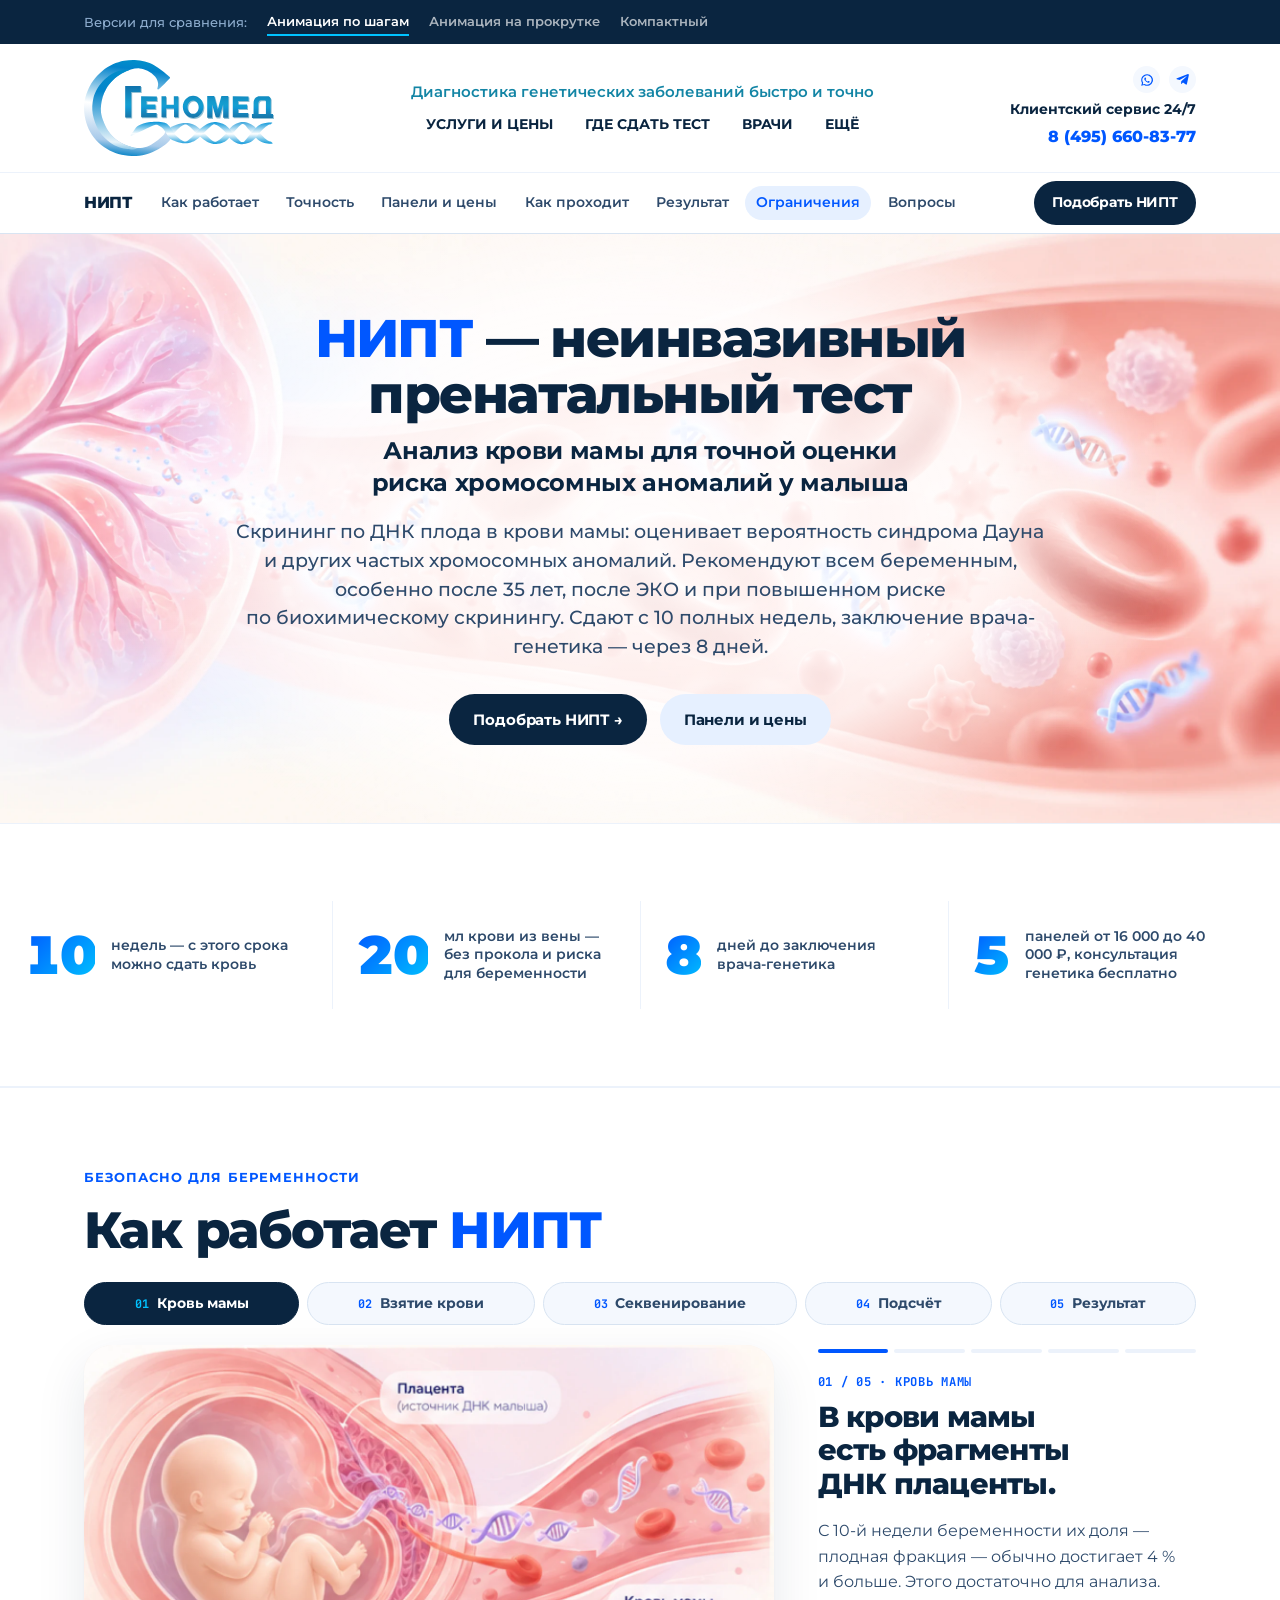
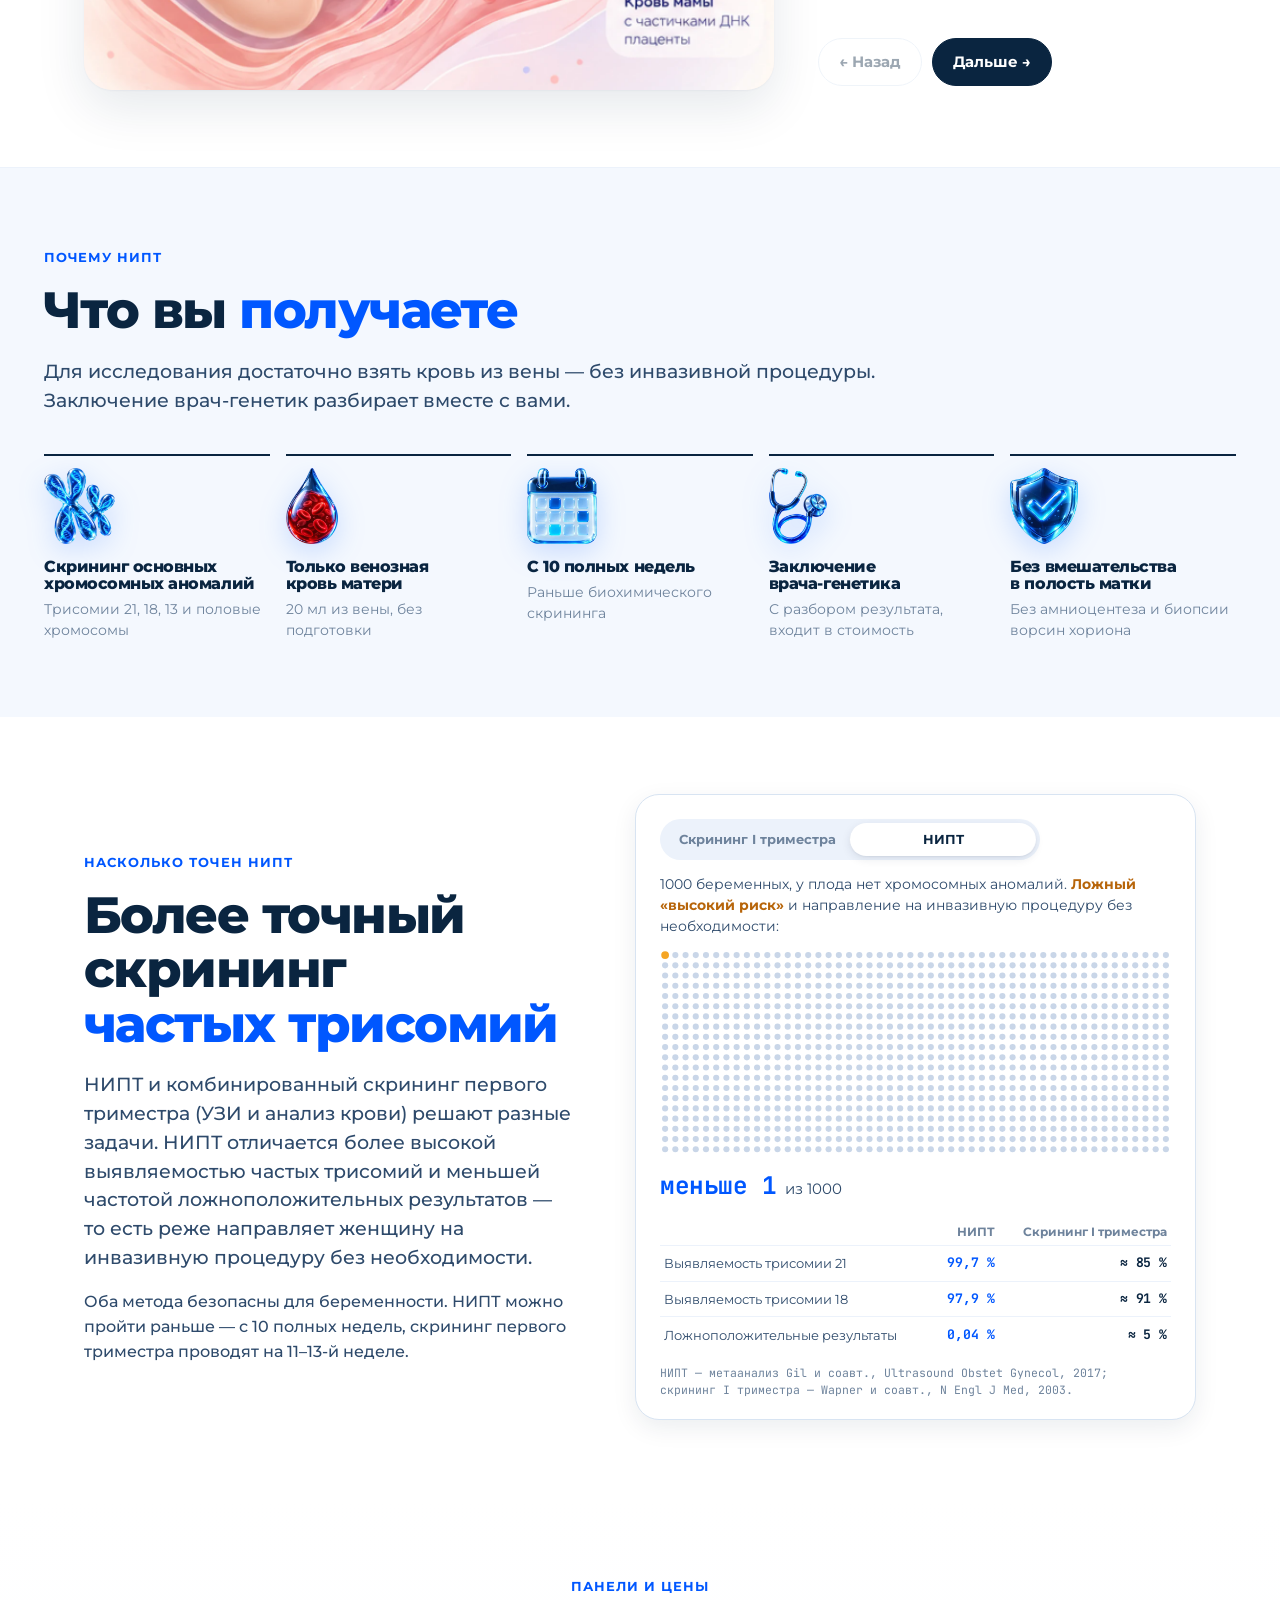
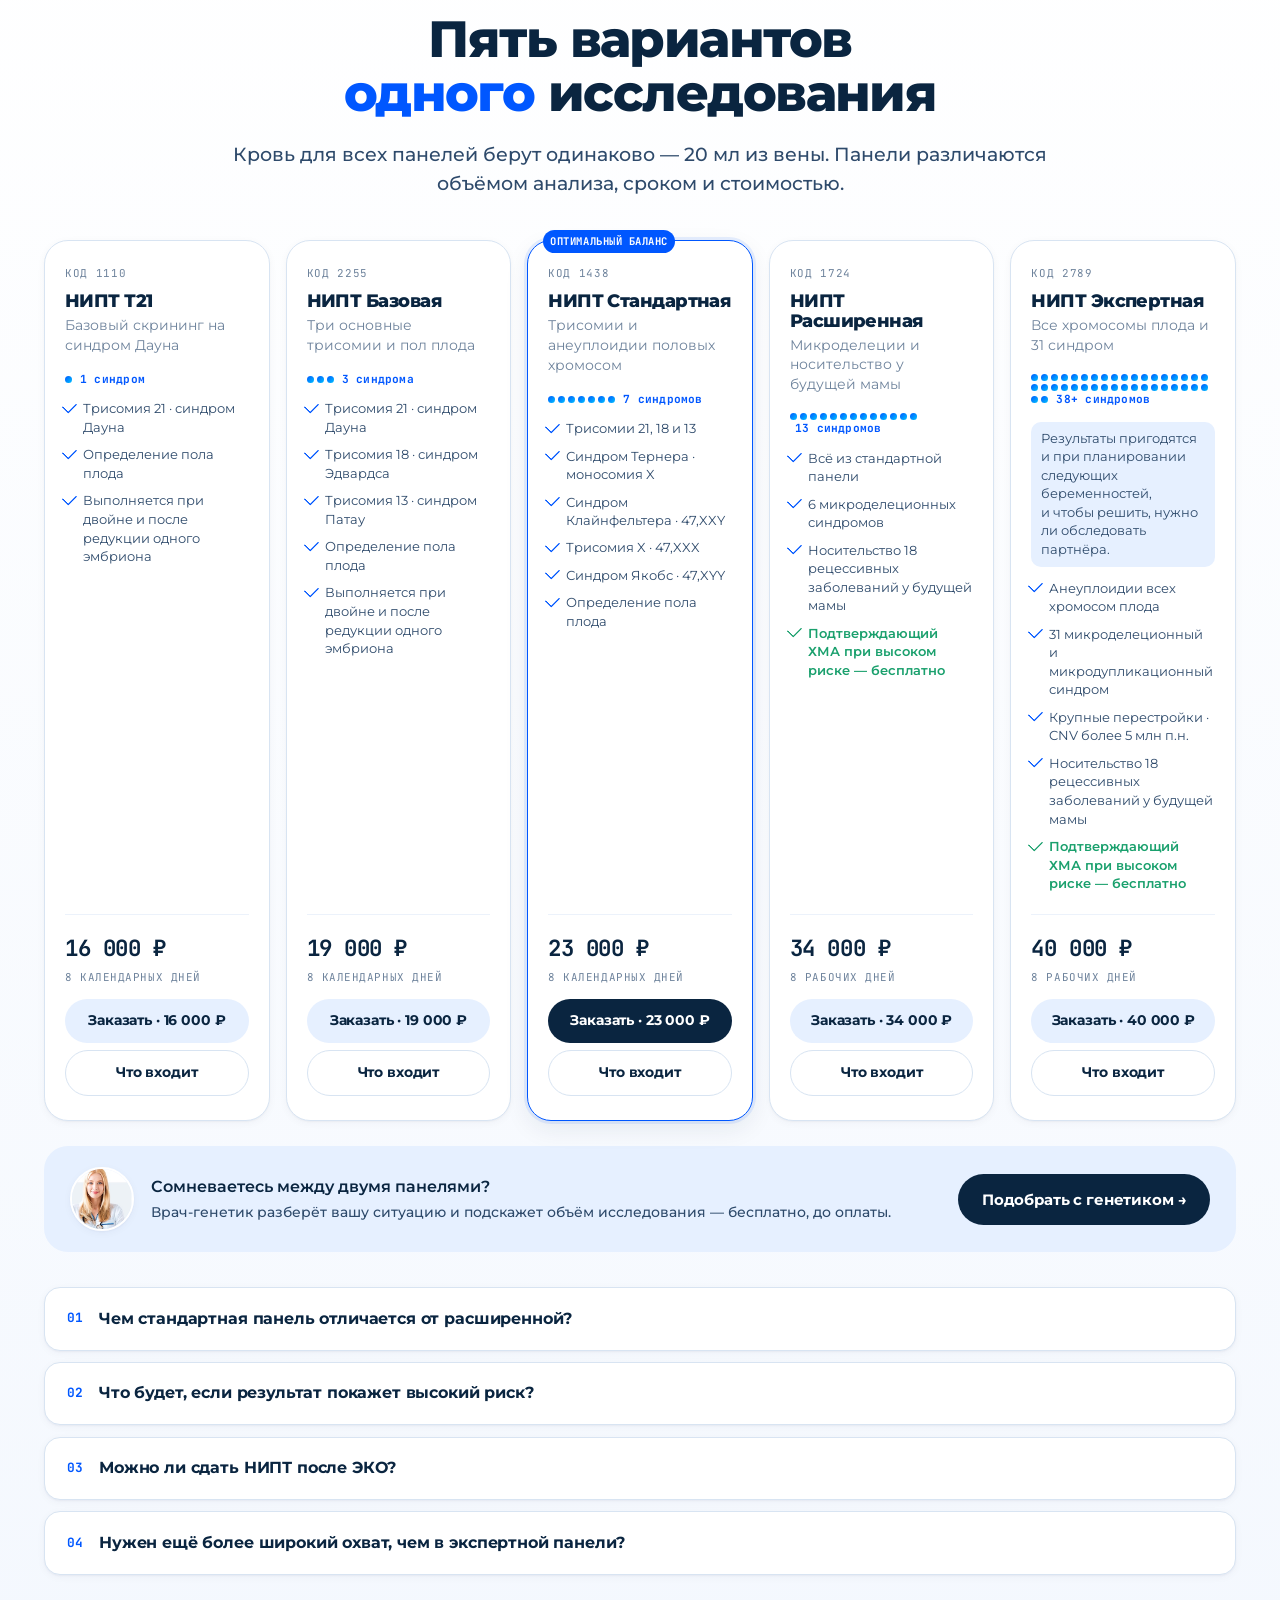
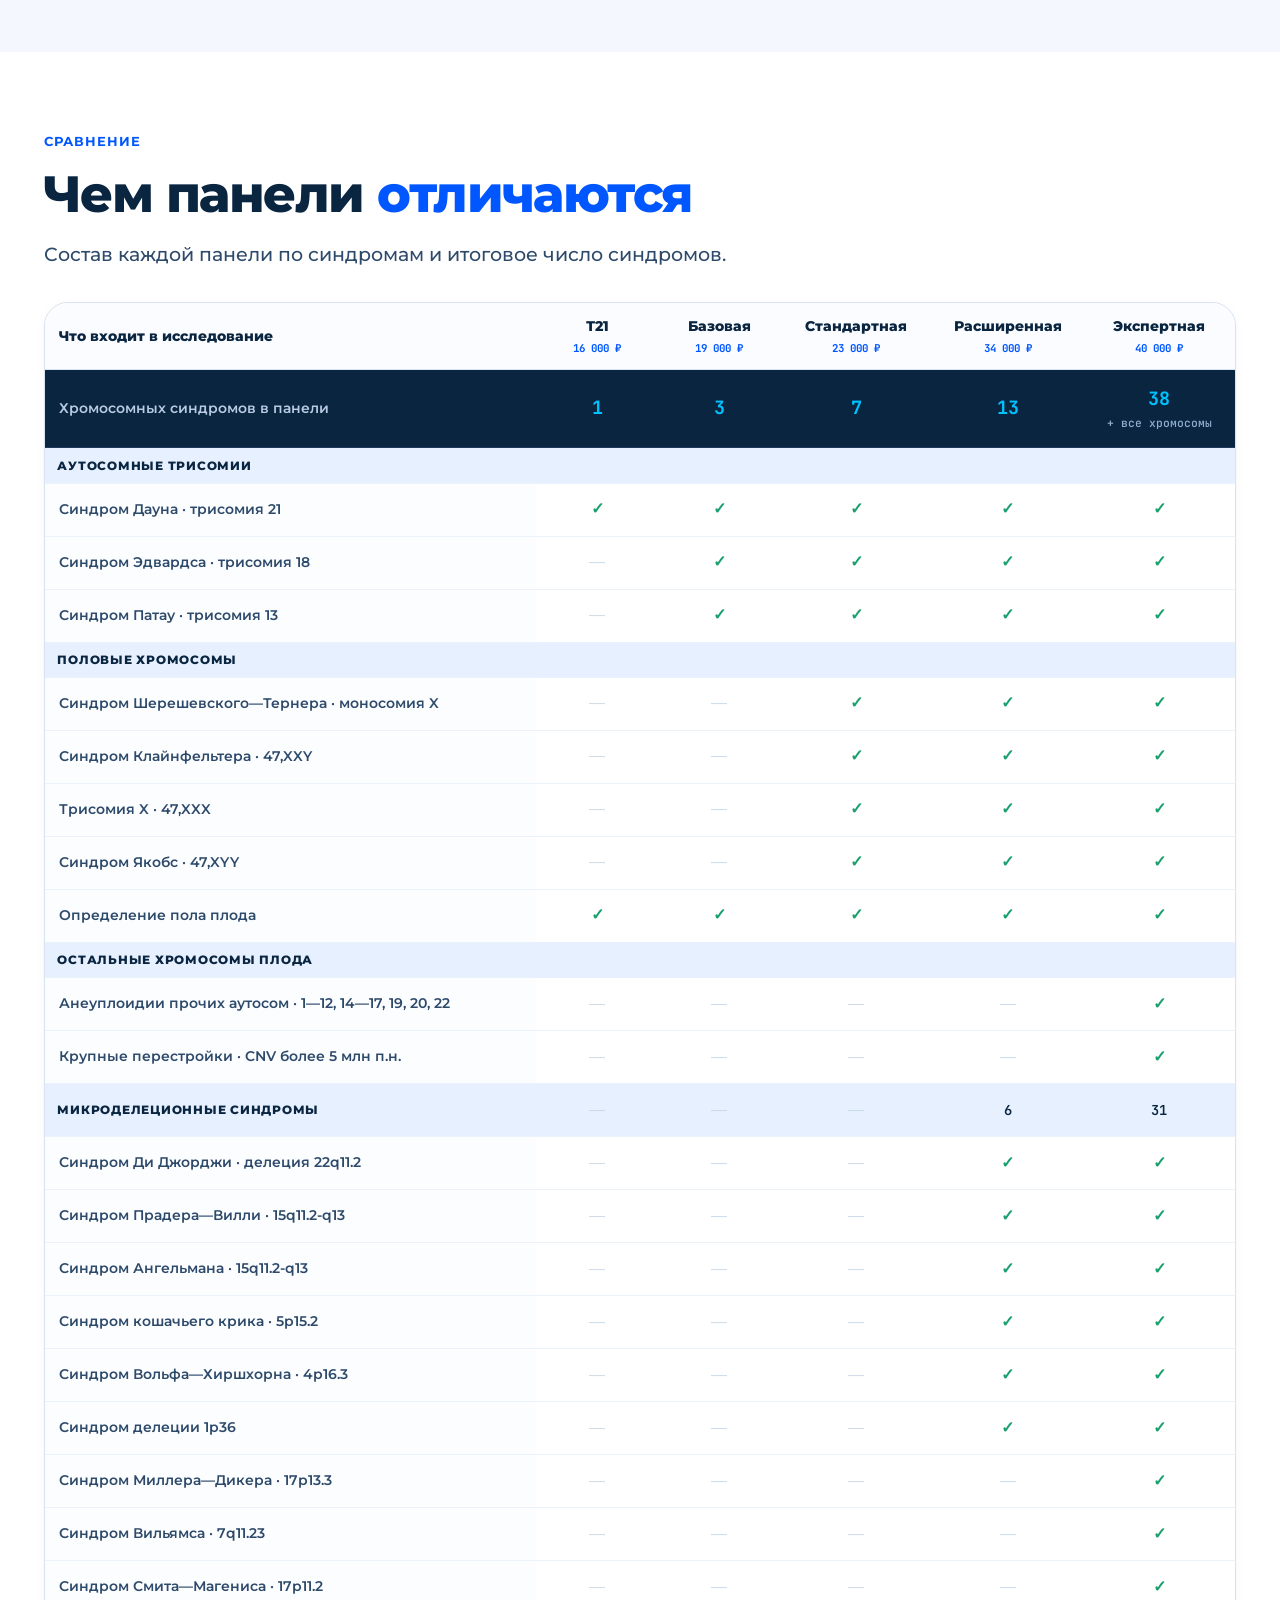
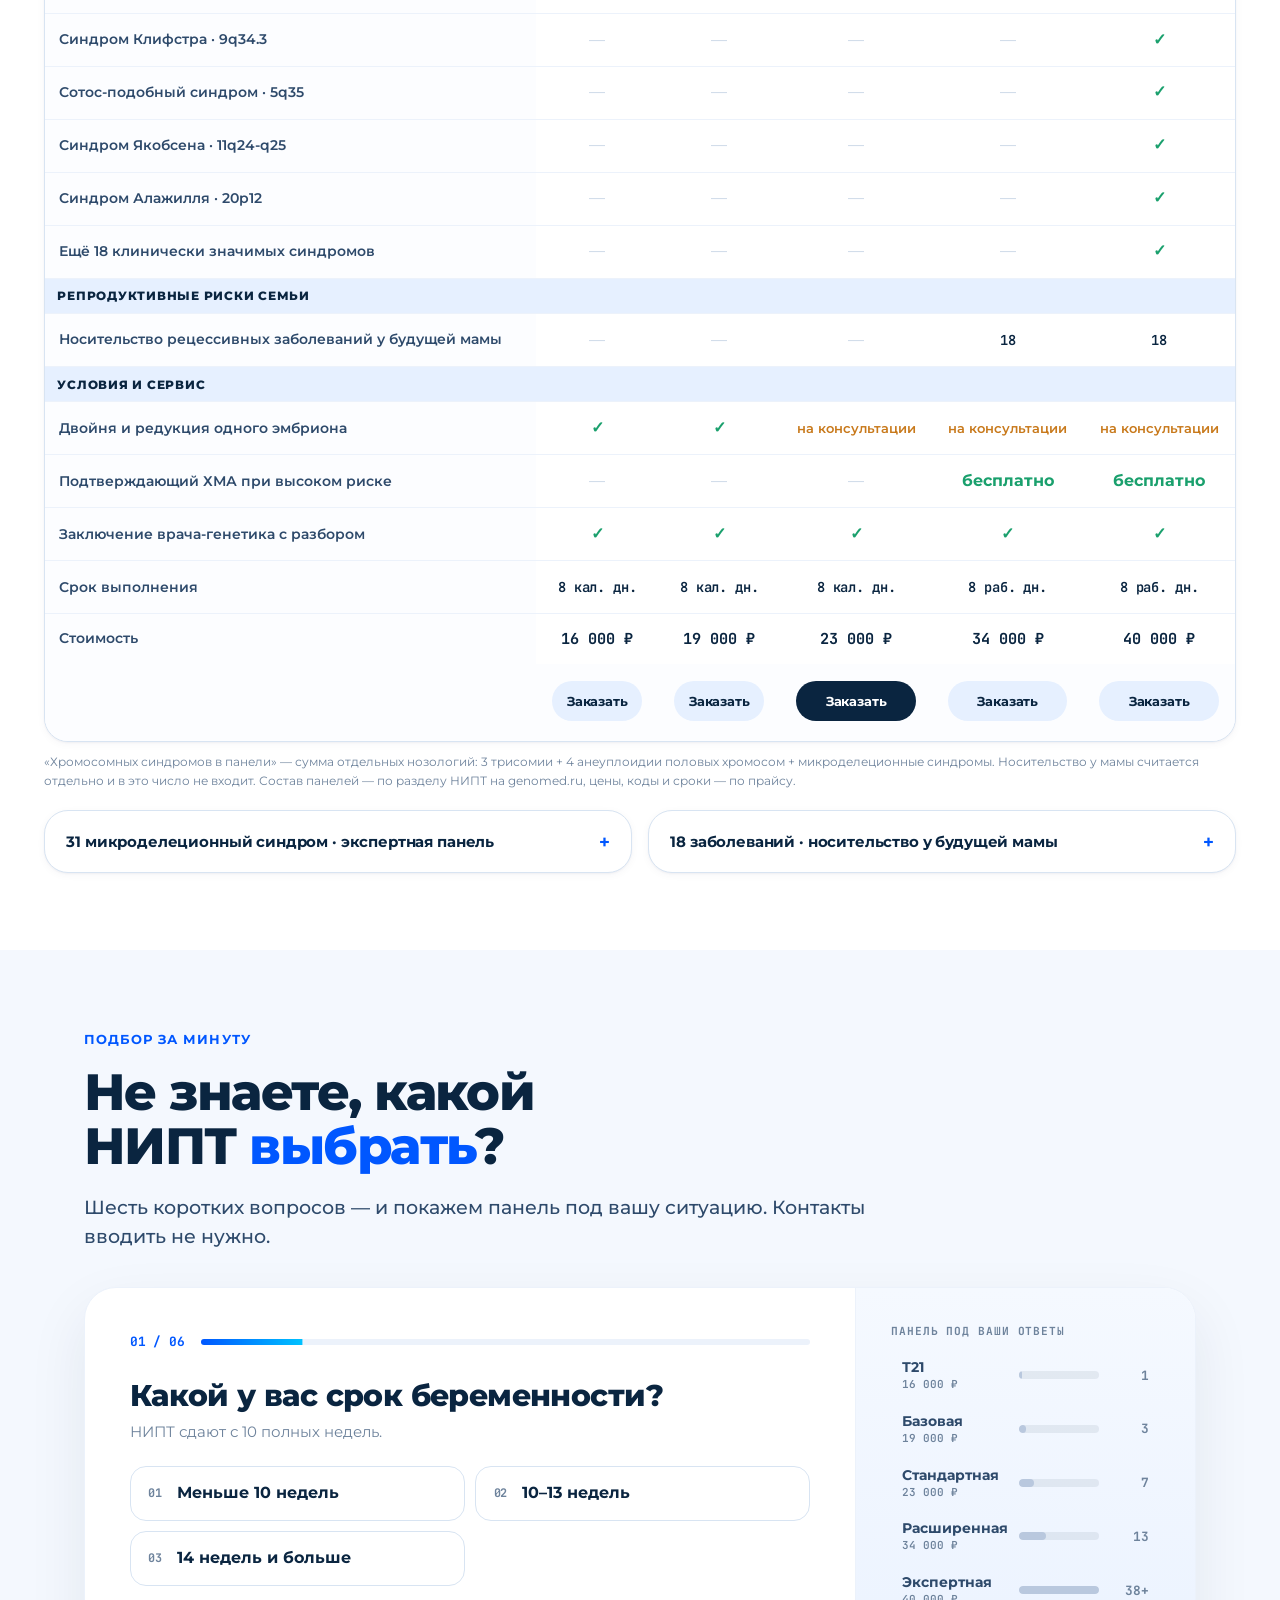
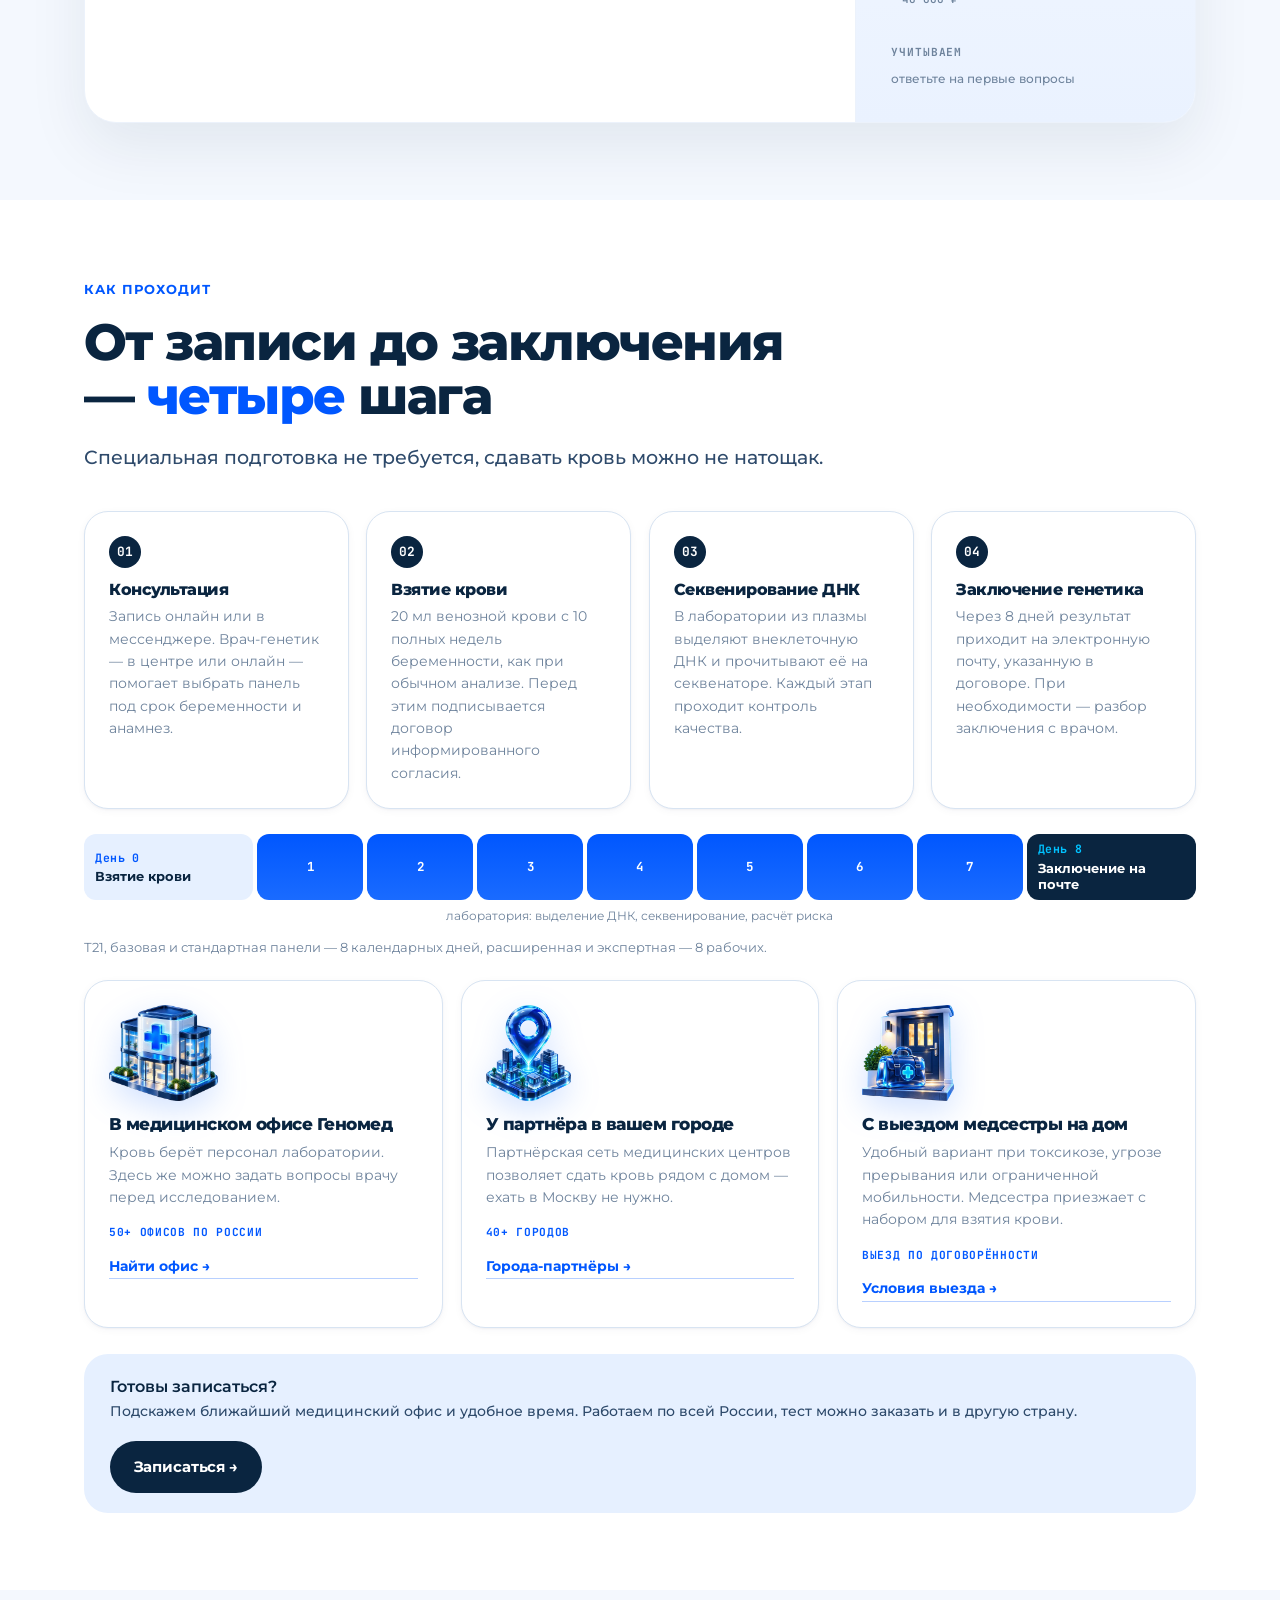
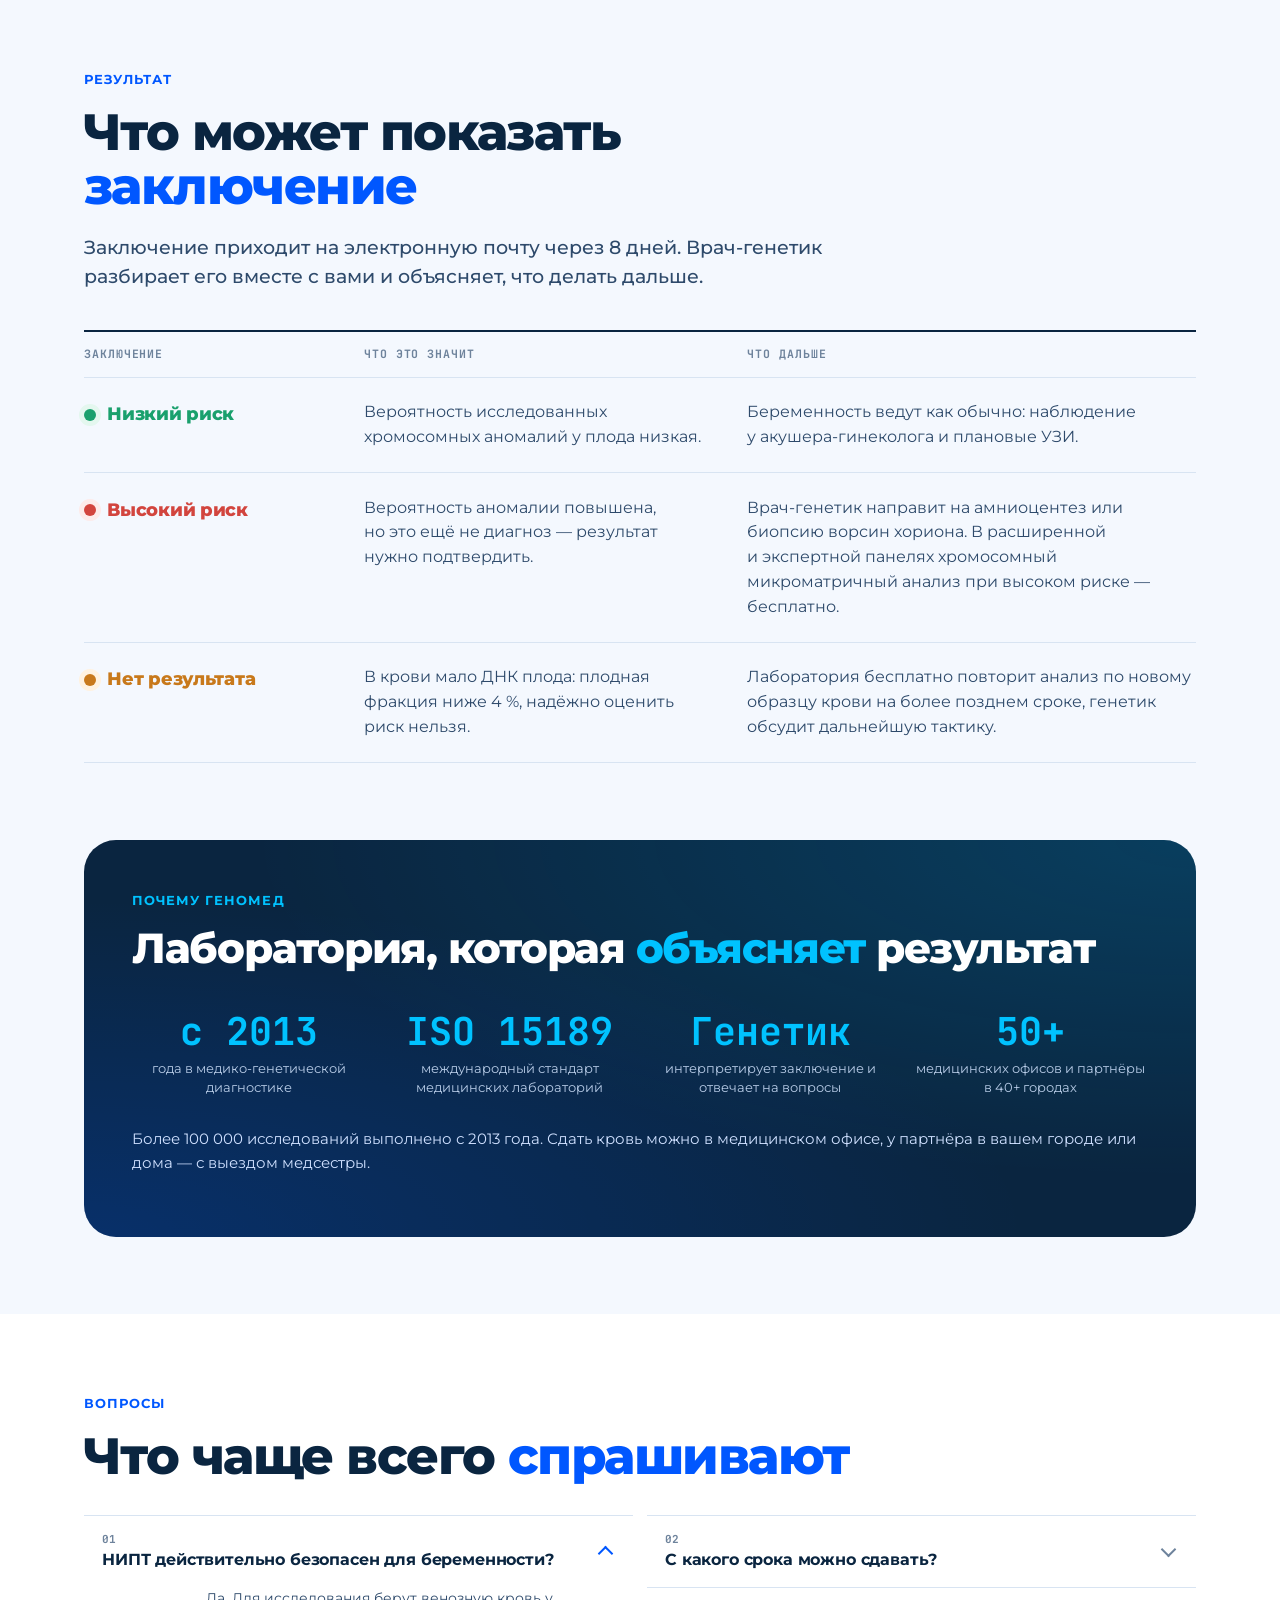
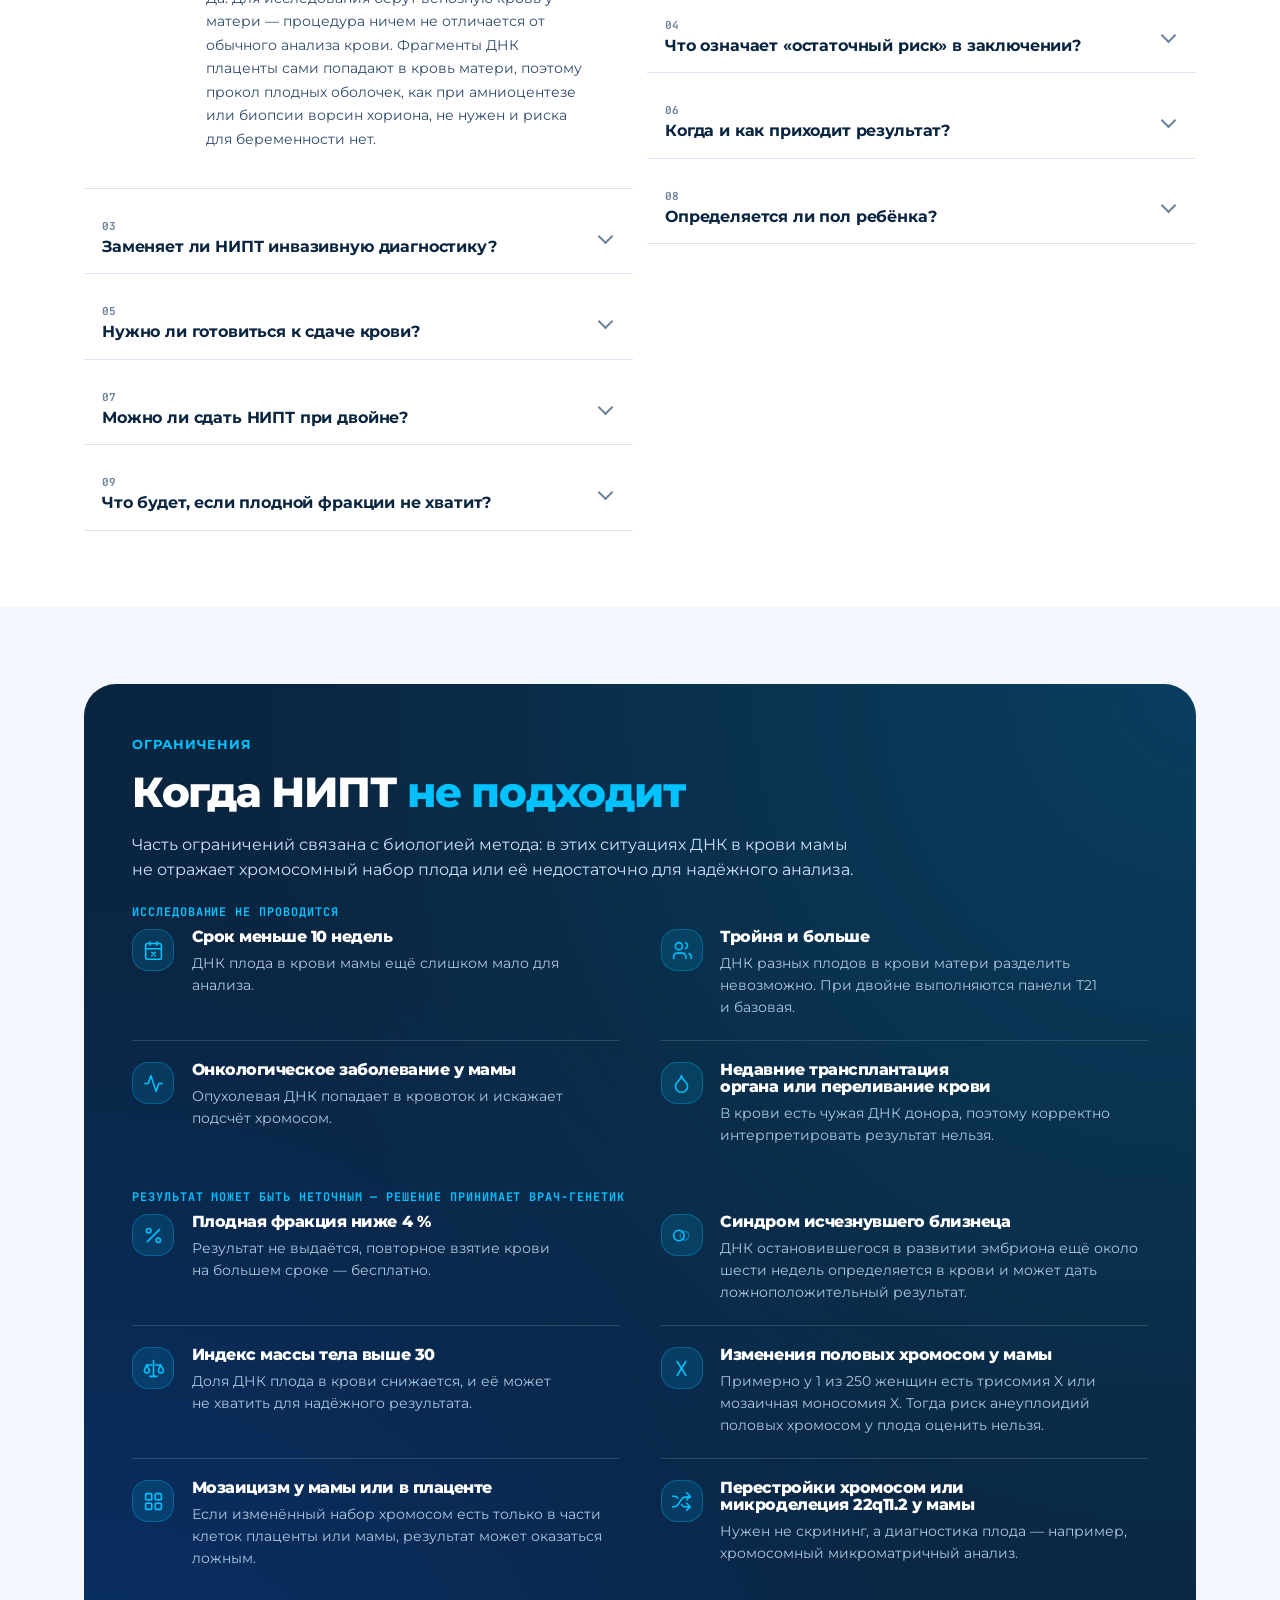
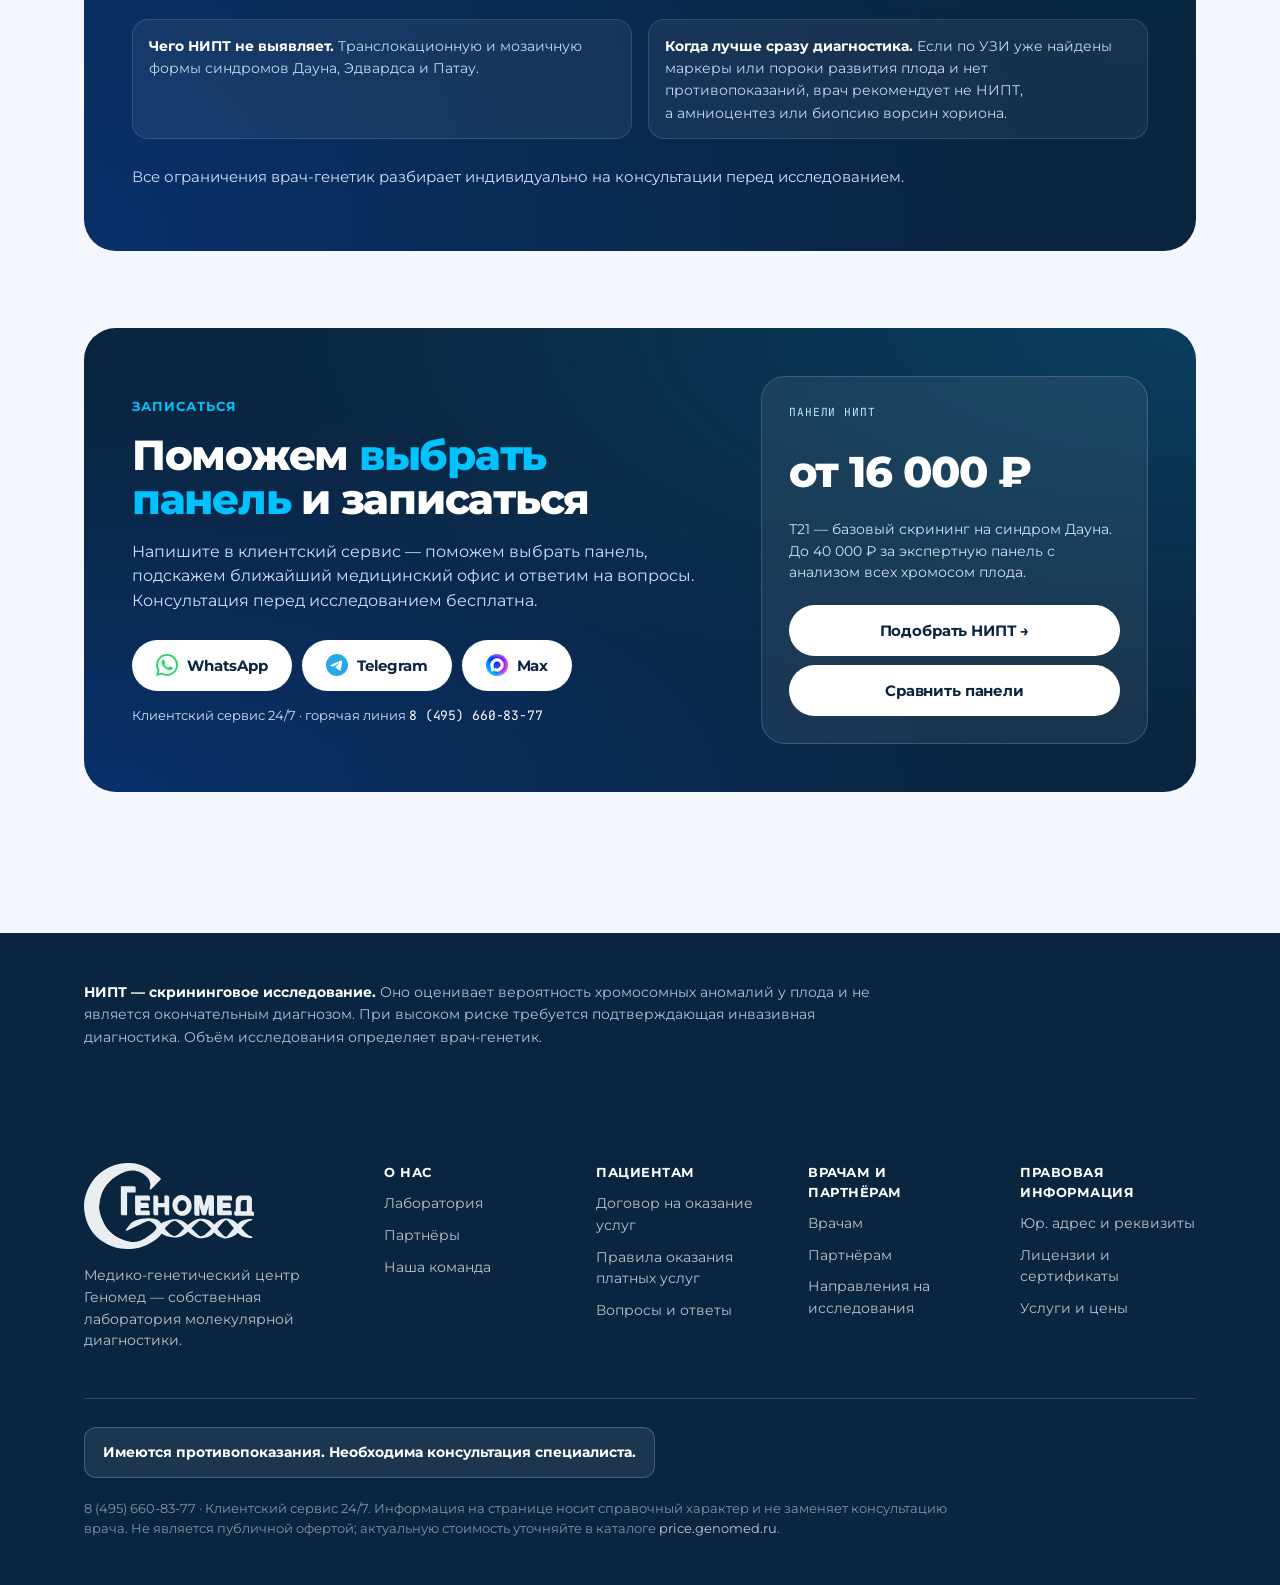
==== commit c09a36cd: "НИПТ: вкладка «Анимация на прокрутке»; картинки под Retina (sips ×2, cwebp q88 sharp_yuv); заголовок" ====
--- a/index.html
+++ b/index.html
@@ -1043,7 +1043,7 @@
 </style>
 </head>
 <body>
-<div class="vbar"><div class="wrap vbar__in"><b>Версии для сравнения:</b><a href="index.html" class="on" aria-current="page">Анимация по шагам</a><a href="bez-animacii.html">Компактный</a></div></div>
+<div class="vbar"><div class="wrap vbar__in"><b>Версии для сравнения:</b><a href="index.html" class="on" aria-current="page">Анимация по шагам</a><a href="prokrutka.html">Анимация на прокрутке</a><a href="bez-animacii.html">Компактный</a></div></div>
 <header class="hdr">
   <div class="wrap hdr-in">
     <a class="hdr-logo" href="https://genomed.ru/"><img src="img/logo.svg" alt="Геномед"></a>
@@ -1092,7 +1092,7 @@
       </div>
     </div>
   </div>
-  <img class="v4hero__pic" src="img/hero-placenta.webp" alt="Иллюстрация: из плаценты фрагменты ДНК попадают в кровь мамы" width="1774" height="887" fetchpriority="high">
+  <img class="v4hero__pic" src="img/hero-placenta.webp" alt="Иллюстрация: из плаценты фрагменты ДНК попадают в кровь мамы" width="2880" height="1440" fetchpriority="high">
 </section>
 <section class="nstat" aria-label="Коротко о НИПТ">
   <div class="nstat__in">
@@ -1107,7 +1107,7 @@
     <div class="section-head v4how__head"><span class="section-eyebrow">Безопасно для беременности</span><h2 id="v4how-t">Как работает <em>НИПТ</em></h2></div>
     <div class="v4how__tabs" role="tablist" aria-label="Этапы исследования"><button type="button" role="tab" id="v4t0" aria-controls="v4p" aria-selected="true" tabindex="0"><b class="mono">01</b><span>Кровь мамы</span></button><button type="button" role="tab" id="v4t1" aria-controls="v4p" aria-selected="false" tabindex="-1"><b class="mono">02</b><span>Взятие крови</span></button><button type="button" role="tab" id="v4t2" aria-controls="v4p" aria-selected="false" tabindex="-1"><b class="mono">03</b><span>Секвенирование</span></button><button type="button" role="tab" id="v4t3" aria-controls="v4p" aria-selected="false" tabindex="-1"><b class="mono">04</b><span>Подсчёт</span></button><button type="button" role="tab" id="v4t4" aria-controls="v4p" aria-selected="false" tabindex="-1"><b class="mono">05</b><span>Результат</span></button></div>
     <div class="v4how__body">
-      <div class="v4how__stage"><figure class="v4scene is-on" data-i="0" aria-hidden="false"><img src="img/step-1-blood.webp" alt="" width="640" height="320" loading="lazy"></figure><figure class="v4scene" data-i="1" aria-hidden="true"><img src="img/step-2-tube.webp" alt="" width="1400" height="700" loading="lazy"><span class="v4chip v4chip--r " style="left:55%;top:18%;--n:0"><i></i>20&nbsp;мл из&nbsp;вены</span><span class="v4chip v4chip--b v4chip--hide-sm" style="left:30%;top:84%;--n:1"><i></i>без прокола и&nbsp;риска</span></figure><figure class="v4scene" data-i="2" aria-hidden="true"><img src="img/step-3-reads.webp" alt="" width="1400" height="700" loading="lazy"><span class="v4reads" style="--n:0"><b>пример прочтений</b><span>…GATTACAGGT <em>→ хр.&nbsp;7</em></span><span>…CCTAGGATCC <em>→ хр.&nbsp;21</em></span><span>…TTGACCAGTA <em>→ хр.&nbsp;13</em></span></span></figure><figure class="v4scene" data-i="3" aria-hidden="true"><svg class="v4count" viewBox="0 0 1400 700" preserveAspectRatio="xMidYMid slice" aria-hidden="true"><defs><linearGradient id="v4bg" x1="0" y1="0" x2="1" y2="1"><stop offset="0" stop-color="#FCEFF3"/><stop offset="1" stop-color="#EDF0FF"/></linearGradient><linearGradient id="v4bar" x1="0" y1="0" x2="1" y2="1"><stop offset="0" stop-color="#C4CEFF"/><stop offset=".55" stop-color="#9FB1F7"/><stop offset="1" stop-color="#8396EC"/></linearGradient><filter id="v4glow" x="-30%" y="-30%" width="160%" height="160%"><feGaussianBlur stdDeviation="10"/></filter><filter id="v4sh" x="-50%" y="-10%" width="200%" height="130%"><feDropShadow dx="0" dy="8" stdDeviation="8" flood-color="#5A6FD6" flood-opacity=".22"/></filter></defs><rect width="1400" height="700" fill="url(#v4bg)"/><circle cx="1180" cy="120" r="140" fill="#fff" opacity=".45" filter="url(#v4glow)"/><circle cx="210" cy="600" r="120" fill="#FFD9D3" opacity=".35" filter="url(#v4glow)"/><g fill="url(#v4bar)" filter="url(#v4sh)"><g class="v4bar" style="--d:0ms"><rect x="120.2" y="170.0" width="33.3" height="154.8" rx="16.6"/><rect x="120.2" y="329.8" width="33.3" height="270.2" rx="16.6"/><rect class="v4hl" x="126.8" y="181.6" width="5.3" height="406.7" rx="2.7"/></g><line class="v4exp" x1="114.2" x2="159.4" y1="160.0" y2="160.0"/><g class="v4bar" style="--d:30ms"><rect x="173.8" y="180.4" width="33.3" height="151.1" rx="16.6"/><rect x="173.8" y="336.5" width="33.3" height="263.5" rx="16.6"/><rect class="v4hl" x="180.5" y="192.0" width="5.3" height="396.3" rx="2.7"/></g><line class="v4exp" x1="167.8" x2="213.1" y1="170.4" y2="170.4"/><g class="v4bar" style="--d:60ms"><rect x="227.5" y="256.7" width="33.3" height="123.6" rx="16.6"/><rect x="227.5" y="385.3" width="33.3" height="214.7" rx="16.6"/><rect class="v4hl" x="234.1" y="268.3" width="5.3" height="320.0" rx="2.7"/></g><line class="v4exp" x1="221.5" x2="266.7" y1="246.7" y2="246.7"/><g class="v4bar" style="--d:90ms"><rect x="281.1" y="270.6" width="33.3" height="118.6" rx="16.6"/><rect x="281.1" y="394.2" width="33.3" height="205.8" rx="16.6"/><rect class="v4hl" x="287.8" y="282.2" width="5.3" height="306.2" rx="2.7"/></g><line class="v4exp" x1="275.1" x2="320.4" y1="260.6" y2="260.6"/><g class="v4bar" style="--d:120ms"><rect x="334.7" y="286.2" width="33.3" height="113.0" rx="16.6"/><rect x="334.7" y="404.1" width="33.3" height="195.9" rx="16.6"/><rect class="v4hl" x="341.4" y="297.8" width="5.3" height="290.6" rx="2.7"/></g><line class="v4exp" x1="328.7" x2="374.0" y1="276.2" y2="276.2"/><g class="v4bar" style="--d:150ms"><rect x="388.4" y="303.5" width="33.3" height="106.7" rx="16.6"/><rect x="388.4" y="415.2" width="33.3" height="184.8" rx="16.6"/><rect class="v4hl" x="395.0" y="315.1" width="5.3" height="273.2" rx="2.7"/></g><line class="v4exp" x1="382.4" x2="427.6" y1="293.5" y2="293.5"/><g class="v4bar" style="--d:180ms"><rect x="442.0" y="324.3" width="33.3" height="99.2" rx="16.6"/><rect x="442.0" y="428.6" width="33.3" height="171.4" rx="16.6"/><rect class="v4hl" x="448.7" y="336.0" width="5.3" height="252.4" rx="2.7"/></g><line class="v4exp" x1="436.0" x2="481.3" y1="314.3" y2="314.3"/><g class="v4bar" style="--d:210ms"><rect x="495.6" y="348.6" width="33.3" height="90.5" rx="16.6"/><rect x="495.6" y="444.1" width="33.3" height="155.9" rx="16.6"/><rect class="v4hl" x="502.3" y="360.2" width="5.3" height="228.1" rx="2.7"/></g><line class="v4exp" x1="489.6" x2="534.9" y1="338.6" y2="338.6"/><g class="v4bar" style="--d:240ms"><rect x="549.3" y="360.7" width="33.3" height="86.1" rx="16.6"/><rect x="549.3" y="451.9" width="33.3" height="148.1" rx="16.6"/><rect class="v4hl" x="555.9" y="372.4" width="5.3" height="216.0" rx="2.7"/></g><line class="v4exp" x1="543.3" x2="588.5" y1="350.7" y2="350.7"/><g class="v4bar" style="--d:270ms"><rect x="602.9" y="367.7" width="33.3" height="83.6" rx="16.6"/><rect x="602.9" y="456.3" width="33.3" height="143.7" rx="16.6"/><rect class="v4hl" x="609.6" y="379.3" width="5.3" height="209.1" rx="2.7"/></g><line class="v4exp" x1="596.9" x2="642.2" y1="357.7" y2="357.7"/><g class="v4bar" style="--d:300ms"><rect x="656.6" y="365.9" width="33.3" height="84.3" rx="16.6"/><rect x="656.6" y="455.2" width="33.3" height="144.8" rx="16.6"/><rect class="v4hl" x="663.2" y="377.6" width="5.3" height="210.8" rx="2.7"/></g><line class="v4exp" x1="650.6" x2="695.8" y1="355.9" y2="355.9"/><g class="v4bar" style="--d:330ms"><rect x="710.2" y="369.4" width="33.3" height="83.0" rx="16.6"/><rect x="710.2" y="457.4" width="33.3" height="142.6" rx="16.6"/><rect class="v4hl" x="716.8" y="381.0" width="5.3" height="207.3" rx="2.7"/></g><line class="v4exp" x1="704.2" x2="749.4" y1="359.4" y2="359.4"/><g class="v4bar" style="--d:360ms"><rect x="763.8" y="402.3" width="33.3" height="71.2" rx="16.6"/><rect x="763.8" y="478.5" width="33.3" height="121.5" rx="16.6"/><rect class="v4hl" x="770.5" y="414.0" width="5.3" height="174.4" rx="2.7"/></g><line class="v4exp" x1="757.8" x2="803.1" y1="392.3" y2="392.3"/><g class="v4bar" style="--d:390ms"><rect x="817.5" y="414.5" width="33.3" height="66.8" rx="16.6"/><rect x="817.5" y="486.3" width="33.3" height="113.7" rx="16.6"/><rect class="v4hl" x="824.1" y="426.1" width="5.3" height="162.2" rx="2.7"/></g><line class="v4exp" x1="811.5" x2="856.7" y1="404.5" y2="404.5"/><g class="v4bar" style="--d:420ms"><rect x="871.1" y="423.1" width="33.3" height="63.7" rx="16.6"/><rect x="871.1" y="491.8" width="33.3" height="108.2" rx="16.6"/><rect class="v4hl" x="877.8" y="434.8" width="5.3" height="153.6" rx="2.7"/></g><line class="v4exp" x1="865.1" x2="910.4" y1="413.1" y2="413.1"/><g class="v4bar" style="--d:450ms"><rect x="924.7" y="444.0" width="33.3" height="56.2" rx="16.6"/><rect x="924.7" y="505.1" width="33.3" height="94.9" rx="16.6"/><rect class="v4hl" x="931.4" y="455.6" width="5.3" height="132.8" rx="2.7"/></g><line class="v4exp" x1="918.7" x2="964.0" y1="434.0" y2="434.0"/><g class="v4bar" style="--d:480ms"><rect x="978.4" y="456.1" width="33.3" height="51.8" rx="16.6"/><rect x="978.4" y="512.9" width="33.3" height="87.1" rx="16.6"/><rect class="v4hl" x="985.0" y="467.7" width="5.3" height="120.6" rx="2.7"/></g><line class="v4exp" x1="972.4" x2="1017.6" y1="446.1" y2="446.1"/><g class="v4bar" style="--d:510ms"><rect x="1032.0" y="461.3" width="33.3" height="49.9" rx="16.6"/><rect x="1032.0" y="516.2" width="33.3" height="83.8" rx="16.6"/><rect class="v4hl" x="1038.7" y="472.9" width="5.3" height="115.4" rx="2.7"/></g><line class="v4exp" x1="1026.0" x2="1071.3" y1="451.3" y2="451.3"/><g class="v4bar" style="--d:540ms"><rect x="1085.6" y="497.7" width="33.3" height="36.8" rx="16.6"/><rect x="1085.6" y="539.5" width="33.3" height="60.5" rx="16.6"/><rect class="v4hl" x="1092.3" y="509.3" width="5.3" height="79.0" rx="2.7"/></g><line class="v4exp" x1="1079.6" x2="1124.9" y1="487.7" y2="487.7"/><g class="v4bar" style="--d:570ms"><rect x="1139.3" y="489.0" width="33.3" height="39.9" rx="16.6"/><rect x="1139.3" y="534.0" width="33.3" height="66.0" rx="16.6"/><rect class="v4hl" x="1145.9" y="500.7" width="5.3" height="87.7" rx="2.7"/></g><line class="v4exp" x1="1133.3" x2="1178.5" y1="479.0" y2="479.0"/><g class="v4bar" style="--d:600ms"><rect x="1192.9" y="518.5" width="33.3" height="29.3" rx="16.6"/><rect x="1192.9" y="552.8" width="33.3" height="47.2" rx="16.6"/><rect class="v4hl" x="1199.6" y="530.1" width="5.3" height="58.2" rx="2.7"/></g><line class="v4exp" x1="1186.9" x2="1232.2" y1="508.5" y2="508.5"/><g class="v4bar" style="--d:630ms"><rect x="1246.6" y="511.6" width="33.3" height="31.8" rx="16.6"/><rect x="1246.6" y="548.4" width="33.3" height="51.6" rx="16.6"/><rect class="v4hl" x="1253.2" y="523.2" width="5.3" height="65.1" rx="2.7"/></g><line class="v4exp" x1="1240.6" x2="1285.8" y1="501.6" y2="501.6"/></g><g class="v4lbl"><text x="136.8" y="646">1</text><text x="190.5" y="646">2</text><text x="244.1" y="646">3</text><text x="297.7" y="646">4</text><text x="351.4" y="646">5</text><text x="405.0" y="646">6</text><text x="458.6" y="646">7</text><text x="512.3" y="646">8</text><text x="565.9" y="646">9</text><text x="619.5" y="646">10</text><text x="673.2" y="646">11</text><text x="726.8" y="646">12</text><text x="780.5" y="646">13</text><text x="834.1" y="646">14</text><text x="887.7" y="646">15</text><text x="941.4" y="646">16</text><text x="995.0" y="646">17</text><text x="1048.6" y="646">18</text><text x="1102.3" y="646">19</text><text x="1155.9" y="646">20</text><text x="1209.5" y="646">21</text><text x="1263.2" y="646">22</text></g><rect class="v4frag v4frag--b" style="--d:300ms;--y:140px" x="121.8" y="0" width="30" height="14" rx="7"/><rect class="v4frag v4frag--o" style="--d:390ms;--y:241px" x="282.7" y="0" width="30" height="14" rx="7"/><rect class="v4frag v4frag--b" style="--d:480ms;--y:294px" x="443.6" y="0" width="30" height="14" rx="7"/><rect class="v4frag v4frag--b" style="--d:570ms;--y:338px" x="604.5" y="0" width="30" height="14" rx="7"/><rect class="v4frag v4frag--o" style="--d:660ms;--y:372px" x="765.5" y="0" width="30" height="14" rx="7"/><rect class="v4frag v4frag--b" style="--d:750ms;--y:414px" x="926.4" y="0" width="30" height="14" rx="7"/><rect class="v4frag v4frag--b" style="--d:840ms;--y:431px" x="1033.6" y="0" width="30" height="14" rx="7"/><rect class="v4frag v4frag--o" style="--d:930ms;--y:489px" x="1194.5" y="0" width="30" height="14" rx="7"/><rect class="v4frag v4frag--b" style="--d:1020ms;--y:482px" x="1248.2" y="0" width="30" height="14" rx="7"/><rect class="v4frag v4frag--o" style="--d:1110ms;--y:274px" x="390.0" y="0" width="30" height="14" rx="7"/><rect class="v4frag v4frag--b" style="--d:1200ms;--y:339px" x="711.8" y="0" width="30" height="14" rx="7"/><rect class="v4frag v4frag--b" style="--d:1290ms;--y:459px" x="1140.9" y="0" width="30" height="14" rx="7"/><line x1="110" x2="1290" y1="612" y2="612" stroke="#C9CFF0" stroke-width="2"/></svg><span class="v4chip v4chip--b " style="left:50%;top:9%;--n:0"><i></i>пунктир&nbsp;— ожидаемое число фрагментов</span></figure><figure class="v4scene" data-i="4" aria-hidden="true"><img src="img/step-5-result.webp" alt="" width="1400" height="700" loading="lazy"><span class="v4chip v4chip--r " style="left:58.5%;top:88%;--n:0"><i></i>21-я: фрагментов больше ожидаемого</span></figure></div>
+      <div class="v4how__stage"><figure class="v4scene is-on" data-i="0" aria-hidden="false"><img src="img/step-1-blood.webp" alt="" width="1440" height="720" loading="lazy"></figure><figure class="v4scene" data-i="1" aria-hidden="true"><img src="img/step-2-tube.webp" alt="" width="1774" height="887" loading="lazy"><span class="v4chip v4chip--r " style="left:55%;top:18%;--n:0"><i></i>20&nbsp;мл из&nbsp;вены</span><span class="v4chip v4chip--b v4chip--hide-sm" style="left:30%;top:84%;--n:1"><i></i>без прокола и&nbsp;риска</span></figure><figure class="v4scene" data-i="2" aria-hidden="true"><img src="img/step-3-reads.webp" alt="" width="1774" height="887" loading="lazy"><span class="v4reads" style="--n:0"><b>пример прочтений</b><span>…GATTACAGGT <em>→ хр.&nbsp;7</em></span><span>…CCTAGGATCC <em>→ хр.&nbsp;21</em></span><span>…TTGACCAGTA <em>→ хр.&nbsp;13</em></span></span></figure><figure class="v4scene" data-i="3" aria-hidden="true"><svg class="v4count" viewBox="0 0 1400 700" preserveAspectRatio="xMidYMid slice" aria-hidden="true"><defs><linearGradient id="v4bg" x1="0" y1="0" x2="1" y2="1"><stop offset="0" stop-color="#FCEFF3"/><stop offset="1" stop-color="#EDF0FF"/></linearGradient><linearGradient id="v4bar" x1="0" y1="0" x2="1" y2="1"><stop offset="0" stop-color="#C4CEFF"/><stop offset=".55" stop-color="#9FB1F7"/><stop offset="1" stop-color="#8396EC"/></linearGradient><filter id="v4glow" x="-30%" y="-30%" width="160%" height="160%"><feGaussianBlur stdDeviation="10"/></filter><filter id="v4sh" x="-50%" y="-10%" width="200%" height="130%"><feDropShadow dx="0" dy="8" stdDeviation="8" flood-color="#5A6FD6" flood-opacity=".22"/></filter></defs><rect width="1400" height="700" fill="url(#v4bg)"/><circle cx="1180" cy="120" r="140" fill="#fff" opacity=".45" filter="url(#v4glow)"/><circle cx="210" cy="600" r="120" fill="#FFD9D3" opacity=".35" filter="url(#v4glow)"/><g fill="url(#v4bar)" filter="url(#v4sh)"><g class="v4bar" style="--d:0ms"><rect x="120.2" y="170.0" width="33.3" height="154.8" rx="16.6"/><rect x="120.2" y="329.8" width="33.3" height="270.2" rx="16.6"/><rect class="v4hl" x="126.8" y="181.6" width="5.3" height="406.7" rx="2.7"/></g><line class="v4exp" x1="114.2" x2="159.4" y1="160.0" y2="160.0"/><g class="v4bar" style="--d:30ms"><rect x="173.8" y="180.4" width="33.3" height="151.1" rx="16.6"/><rect x="173.8" y="336.5" width="33.3" height="263.5" rx="16.6"/><rect class="v4hl" x="180.5" y="192.0" width="5.3" height="396.3" rx="2.7"/></g><line class="v4exp" x1="167.8" x2="213.1" y1="170.4" y2="170.4"/><g class="v4bar" style="--d:60ms"><rect x="227.5" y="256.7" width="33.3" height="123.6" rx="16.6"/><rect x="227.5" y="385.3" width="33.3" height="214.7" rx="16.6"/><rect class="v4hl" x="234.1" y="268.3" width="5.3" height="320.0" rx="2.7"/></g><line class="v4exp" x1="221.5" x2="266.7" y1="246.7" y2="246.7"/><g class="v4bar" style="--d:90ms"><rect x="281.1" y="270.6" width="33.3" height="118.6" rx="16.6"/><rect x="281.1" y="394.2" width="33.3" height="205.8" rx="16.6"/><rect class="v4hl" x="287.8" y="282.2" width="5.3" height="306.2" rx="2.7"/></g><line class="v4exp" x1="275.1" x2="320.4" y1="260.6" y2="260.6"/><g class="v4bar" style="--d:120ms"><rect x="334.7" y="286.2" width="33.3" height="113.0" rx="16.6"/><rect x="334.7" y="404.1" width="33.3" height="195.9" rx="16.6"/><rect class="v4hl" x="341.4" y="297.8" width="5.3" height="290.6" rx="2.7"/></g><line class="v4exp" x1="328.7" x2="374.0" y1="276.2" y2="276.2"/><g class="v4bar" style="--d:150ms"><rect x="388.4" y="303.5" width="33.3" height="106.7" rx="16.6"/><rect x="388.4" y="415.2" width="33.3" height="184.8" rx="16.6"/><rect class="v4hl" x="395.0" y="315.1" width="5.3" height="273.2" rx="2.7"/></g><line class="v4exp" x1="382.4" x2="427.6" y1="293.5" y2="293.5"/><g class="v4bar" style="--d:180ms"><rect x="442.0" y="324.3" width="33.3" height="99.2" rx="16.6"/><rect x="442.0" y="428.6" width="33.3" height="171.4" rx="16.6"/><rect class="v4hl" x="448.7" y="336.0" width="5.3" height="252.4" rx="2.7"/></g><line class="v4exp" x1="436.0" x2="481.3" y1="314.3" y2="314.3"/><g class="v4bar" style="--d:210ms"><rect x="495.6" y="348.6" width="33.3" height="90.5" rx="16.6"/><rect x="495.6" y="444.1" width="33.3" height="155.9" rx="16.6"/><rect class="v4hl" x="502.3" y="360.2" width="5.3" height="228.1" rx="2.7"/></g><line class="v4exp" x1="489.6" x2="534.9" y1="338.6" y2="338.6"/><g class="v4bar" style="--d:240ms"><rect x="549.3" y="360.7" width="33.3" height="86.1" rx="16.6"/><rect x="549.3" y="451.9" width="33.3" height="148.1" rx="16.6"/><rect class="v4hl" x="555.9" y="372.4" width="5.3" height="216.0" rx="2.7"/></g><line class="v4exp" x1="543.3" x2="588.5" y1="350.7" y2="350.7"/><g class="v4bar" style="--d:270ms"><rect x="602.9" y="367.7" width="33.3" height="83.6" rx="16.6"/><rect x="602.9" y="456.3" width="33.3" height="143.7" rx="16.6"/><rect class="v4hl" x="609.6" y="379.3" width="5.3" height="209.1" rx="2.7"/></g><line class="v4exp" x1="596.9" x2="642.2" y1="357.7" y2="357.7"/><g class="v4bar" style="--d:300ms"><rect x="656.6" y="365.9" width="33.3" height="84.3" rx="16.6"/><rect x="656.6" y="455.2" width="33.3" height="144.8" rx="16.6"/><rect class="v4hl" x="663.2" y="377.6" width="5.3" height="210.8" rx="2.7"/></g><line class="v4exp" x1="650.6" x2="695.8" y1="355.9" y2="355.9"/><g class="v4bar" style="--d:330ms"><rect x="710.2" y="369.4" width="33.3" height="83.0" rx="16.6"/><rect x="710.2" y="457.4" width="33.3" height="142.6" rx="16.6"/><rect class="v4hl" x="716.8" y="381.0" width="5.3" height="207.3" rx="2.7"/></g><line class="v4exp" x1="704.2" x2="749.4" y1="359.4" y2="359.4"/><g class="v4bar" style="--d:360ms"><rect x="763.8" y="402.3" width="33.3" height="71.2" rx="16.6"/><rect x="763.8" y="478.5" width="33.3" height="121.5" rx="16.6"/><rect class="v4hl" x="770.5" y="414.0" width="5.3" height="174.4" rx="2.7"/></g><line class="v4exp" x1="757.8" x2="803.1" y1="392.3" y2="392.3"/><g class="v4bar" style="--d:390ms"><rect x="817.5" y="414.5" width="33.3" height="66.8" rx="16.6"/><rect x="817.5" y="486.3" width="33.3" height="113.7" rx="16.6"/><rect class="v4hl" x="824.1" y="426.1" width="5.3" height="162.2" rx="2.7"/></g><line class="v4exp" x1="811.5" x2="856.7" y1="404.5" y2="404.5"/><g class="v4bar" style="--d:420ms"><rect x="871.1" y="423.1" width="33.3" height="63.7" rx="16.6"/><rect x="871.1" y="491.8" width="33.3" height="108.2" rx="16.6"/><rect class="v4hl" x="877.8" y="434.8" width="5.3" height="153.6" rx="2.7"/></g><line class="v4exp" x1="865.1" x2="910.4" y1="413.1" y2="413.1"/><g class="v4bar" style="--d:450ms"><rect x="924.7" y="444.0" width="33.3" height="56.2" rx="16.6"/><rect x="924.7" y="505.1" width="33.3" height="94.9" rx="16.6"/><rect class="v4hl" x="931.4" y="455.6" width="5.3" height="132.8" rx="2.7"/></g><line class="v4exp" x1="918.7" x2="964.0" y1="434.0" y2="434.0"/><g class="v4bar" style="--d:480ms"><rect x="978.4" y="456.1" width="33.3" height="51.8" rx="16.6"/><rect x="978.4" y="512.9" width="33.3" height="87.1" rx="16.6"/><rect class="v4hl" x="985.0" y="467.7" width="5.3" height="120.6" rx="2.7"/></g><line class="v4exp" x1="972.4" x2="1017.6" y1="446.1" y2="446.1"/><g class="v4bar" style="--d:510ms"><rect x="1032.0" y="461.3" width="33.3" height="49.9" rx="16.6"/><rect x="1032.0" y="516.2" width="33.3" height="83.8" rx="16.6"/><rect class="v4hl" x="1038.7" y="472.9" width="5.3" height="115.4" rx="2.7"/></g><line class="v4exp" x1="1026.0" x2="1071.3" y1="451.3" y2="451.3"/><g class="v4bar" style="--d:540ms"><rect x="1085.6" y="497.7" width="33.3" height="36.8" rx="16.6"/><rect x="1085.6" y="539.5" width="33.3" height="60.5" rx="16.6"/><rect class="v4hl" x="1092.3" y="509.3" width="5.3" height="79.0" rx="2.7"/></g><line class="v4exp" x1="1079.6" x2="1124.9" y1="487.7" y2="487.7"/><g class="v4bar" style="--d:570ms"><rect x="1139.3" y="489.0" width="33.3" height="39.9" rx="16.6"/><rect x="1139.3" y="534.0" width="33.3" height="66.0" rx="16.6"/><rect class="v4hl" x="1145.9" y="500.7" width="5.3" height="87.7" rx="2.7"/></g><line class="v4exp" x1="1133.3" x2="1178.5" y1="479.0" y2="479.0"/><g class="v4bar" style="--d:600ms"><rect x="1192.9" y="518.5" width="33.3" height="29.3" rx="16.6"/><rect x="1192.9" y="552.8" width="33.3" height="47.2" rx="16.6"/><rect class="v4hl" x="1199.6" y="530.1" width="5.3" height="58.2" rx="2.7"/></g><line class="v4exp" x1="1186.9" x2="1232.2" y1="508.5" y2="508.5"/><g class="v4bar" style="--d:630ms"><rect x="1246.6" y="511.6" width="33.3" height="31.8" rx="16.6"/><rect x="1246.6" y="548.4" width="33.3" height="51.6" rx="16.6"/><rect class="v4hl" x="1253.2" y="523.2" width="5.3" height="65.1" rx="2.7"/></g><line class="v4exp" x1="1240.6" x2="1285.8" y1="501.6" y2="501.6"/></g><g class="v4lbl"><text x="136.8" y="646">1</text><text x="190.5" y="646">2</text><text x="244.1" y="646">3</text><text x="297.7" y="646">4</text><text x="351.4" y="646">5</text><text x="405.0" y="646">6</text><text x="458.6" y="646">7</text><text x="512.3" y="646">8</text><text x="565.9" y="646">9</text><text x="619.5" y="646">10</text><text x="673.2" y="646">11</text><text x="726.8" y="646">12</text><text x="780.5" y="646">13</text><text x="834.1" y="646">14</text><text x="887.7" y="646">15</text><text x="941.4" y="646">16</text><text x="995.0" y="646">17</text><text x="1048.6" y="646">18</text><text x="1102.3" y="646">19</text><text x="1155.9" y="646">20</text><text x="1209.5" y="646">21</text><text x="1263.2" y="646">22</text></g><rect class="v4frag v4frag--b" style="--d:300ms;--y:140px" x="121.8" y="0" width="30" height="14" rx="7"/><rect class="v4frag v4frag--o" style="--d:390ms;--y:241px" x="282.7" y="0" width="30" height="14" rx="7"/><rect class="v4frag v4frag--b" style="--d:480ms;--y:294px" x="443.6" y="0" width="30" height="14" rx="7"/><rect class="v4frag v4frag--b" style="--d:570ms;--y:338px" x="604.5" y="0" width="30" height="14" rx="7"/><rect class="v4frag v4frag--o" style="--d:660ms;--y:372px" x="765.5" y="0" width="30" height="14" rx="7"/><rect class="v4frag v4frag--b" style="--d:750ms;--y:414px" x="926.4" y="0" width="30" height="14" rx="7"/><rect class="v4frag v4frag--b" style="--d:840ms;--y:431px" x="1033.6" y="0" width="30" height="14" rx="7"/><rect class="v4frag v4frag--o" style="--d:930ms;--y:489px" x="1194.5" y="0" width="30" height="14" rx="7"/><rect class="v4frag v4frag--b" style="--d:1020ms;--y:482px" x="1248.2" y="0" width="30" height="14" rx="7"/><rect class="v4frag v4frag--o" style="--d:1110ms;--y:274px" x="390.0" y="0" width="30" height="14" rx="7"/><rect class="v4frag v4frag--b" style="--d:1200ms;--y:339px" x="711.8" y="0" width="30" height="14" rx="7"/><rect class="v4frag v4frag--b" style="--d:1290ms;--y:459px" x="1140.9" y="0" width="30" height="14" rx="7"/><line x1="110" x2="1290" y1="612" y2="612" stroke="#C9CFF0" stroke-width="2"/></svg><span class="v4chip v4chip--b " style="left:50%;top:9%;--n:0"><i></i>пунктир&nbsp;— ожидаемое число фрагментов</span></figure><figure class="v4scene" data-i="4" aria-hidden="true"><img src="img/step-5-result.webp" alt="" width="1774" height="887" loading="lazy"><span class="v4chip v4chip--r " style="left:58.5%;top:88%;--n:0"><i></i>21-я: фрагментов больше ожидаемого</span></figure></div>
       <div class="v4how__cap" id="v4p" role="tabpanel" aria-labelledby="v4t0" aria-live="polite"><div class="v4how__prog" aria-hidden="true"><i></i><i></i><i></i><i></i><i></i></div><div class="v4cap is-on" data-i="0"><span class="v4cap__n mono">01 / 05 · кровь мамы</span><h3>В&nbsp;крови мамы есть фрагменты ДНК плаценты.</h3><p>С&nbsp;10-й недели беременности их&nbsp;доля&nbsp;— плодная фракция&nbsp;— обычно достигает 4&nbsp;% и&nbsp;больше. Этого достаточно для анализа.</p></div><div class="v4cap" data-i="1"><span class="v4cap__n mono">02 / 05 · взятие крови</span><h3>Достаточно 20&nbsp;мл крови из&nbsp;вены.</h3><p>Как для обычного анализа&nbsp;— без прокола и&nbsp;риска для беременности. Из&nbsp;плазмы выделяют внеклеточную ДНК.</p></div><div class="v4cap" data-i="2"><span class="v4cap__n mono">03 / 05 · секвенирование</span><h3>Секвенатор прочитывает фрагменты ДНК.</h3><p>Программа определяет, с&nbsp;какой хромосомы пришёл каждый фрагмент.</p></div><div class="v4cap" data-i="3"><span class="v4cap__n mono">04 / 05 · подсчёт</span><h3>Фрагменты раскладываются по&nbsp;хромосомам.</h3><p>Для каждой хромосомы считается, сколько фрагментов пришлось на&nbsp;неё, и&nbsp;это число сравнивается с&nbsp;ожидаемым.</p></div><div class="v4cap" data-i="4"><span class="v4cap__n mono">05 / 05 · результат</span><h3>Лишняя хромосома видна в&nbsp;цифрах.</h3><p>Если фрагментов 21-й хромосомы больше ожидаемого, это признак синдрома Дауна. Врач-генетик оценивает риск; высокий риск подтверждают диагностическим исследованием.</p></div><div class="v4how__nav"><button type="button" class="v4nav" data-a="prev">← Назад</button><button type="button" class="v4nav v4nav--next" data-a="next">Дальше →</button></div></div>
     </div>
   </div>
@@ -1615,7 +1615,7 @@
     <div class="deep cta-grid">
       <div>
         <span class="section-eyebrow" style="color:var(--cyan)">Записаться</span>
-        <h2 style="font-size:clamp(26px,3.4vw,42px) !important">Подберём НИПТ <em style="color:var(--cyan)">под ваш срок</em> беременности</h2>
+        <h2 style="font-size:clamp(26px,3.4vw,42px) !important">Поможем <em style="color:var(--cyan)">выбрать панель</em> и&nbsp;записаться</h2>
         <p style="max-width:58ch;margin-top:1em">Напишите в клиентский сервис — поможем выбрать панель, подскажем ближайший медицинский офис и ответим на вопросы. Консультация перед исследованием бесплатна.</p>
         <div class="v3chat"><a class="btn-lnipt btn-lnipt--light" href="https://wa.me/74956608377" target="_blank" rel="noopener"><svg viewBox="0 0 24 24" aria-hidden="true"><path fill="#25D366" d="M17.472 14.382c-.297-.149-1.758-.867-2.03-.967-.273-.099-.471-.148-.67.15-.197.297-.767.966-.94 1.164-.173.199-.347.223-.644.075-.297-.15-1.255-.463-2.39-1.475-.883-.788-1.48-1.761-1.653-2.059-.173-.297-.018-.458.13-.606.134-.133.298-.347.446-.52.149-.174.198-.298.298-.497.099-.198.05-.371-.025-.52-.075-.149-.669-1.612-.916-2.207-.242-.579-.487-.5-.669-.51-.173-.008-.371-.01-.57-.01-.198 0-.52.074-.792.372-.272.297-1.04 1.016-1.04 2.479 0 1.462 1.065 2.875 1.213 3.074.149.198 2.096 3.2 5.077 4.487.709.306 1.262.489 1.694.625.712.227 1.36.195 1.871.118.571-.085 1.758-.719 2.006-1.413.248-.694.248-1.289.173-1.413-.074-.124-.272-.198-.57-.347m-5.421 7.403h-.004a9.87 9.87 0 01-5.031-1.378l-.361-.214-3.741.982.998-3.648-.235-.374a9.86 9.86 0 01-1.51-5.26c.001-5.45 4.436-9.884 9.888-9.884 2.64 0 5.122 1.03 6.988 2.898a9.825 9.825 0 012.893 6.994c-.003 5.45-4.437 9.884-9.885 9.884m8.413-18.297A11.815 11.815 0 0012.05 0C5.495 0 .16 5.335.157 11.892c0 2.096.547 4.142 1.588 5.945L.057 24l6.305-1.654a11.882 11.882 0 005.683 1.448h.005c6.554 0 11.89-5.335 11.893-11.893a11.821 11.821 0 00-3.48-8.413Z"/></svg><span>WhatsApp</span></a><a class="btn-lnipt btn-lnipt--light" href="https://t.me/genomed_b2c_bot" target="_blank" rel="noopener"><svg viewBox="0 0 24 24" aria-hidden="true"><path fill="#27A7E8" d="M11.944 0A12 12 0 0 0 0 12a12 12 0 0 0 12 12 12 12 0 0 0 12-12A12 12 0 0 0 12 0a12 12 0 0 0-.056 0zm4.962 7.224c.1-.002.321.023.465.14a.506.506 0 0 1 .171.325c.016.093.036.306.02.472-.18 1.898-.962 6.502-1.36 8.627-.168.9-.499 1.201-.82 1.23-.696.065-1.225-.46-1.9-.902-1.056-.693-1.653-1.124-2.678-1.8-1.185-.78-.417-1.21.258-1.91.177-.184 3.247-2.977 3.307-3.23.007-.032.014-.15-.056-.212s-.174-.041-.249-.024c-.106.024-1.793 1.14-5.061 3.345-.48.33-.913.49-1.302.48-.428-.008-1.252-.241-1.865-.44-.752-.245-1.349-.374-1.297-.789.027-.216.325-.437.893-.663 3.498-1.524 5.83-2.529 6.998-3.014 3.332-1.386 4.025-1.627 4.476-1.635z"/></svg><span>Telegram</span></a><a class="btn-lnipt btn-lnipt--light" href="https://max.ru/id7701759381_bot" target="_blank" rel="noopener"><img src="[data-uri]" alt="" width="30" height="30"><span>Max</span></a></div><p class="v3tel">Клиентский сервис 24/7 · горячая линия <a class="mono" href="tel:84956608377">8 (495) 660-83-77</a></p>
 
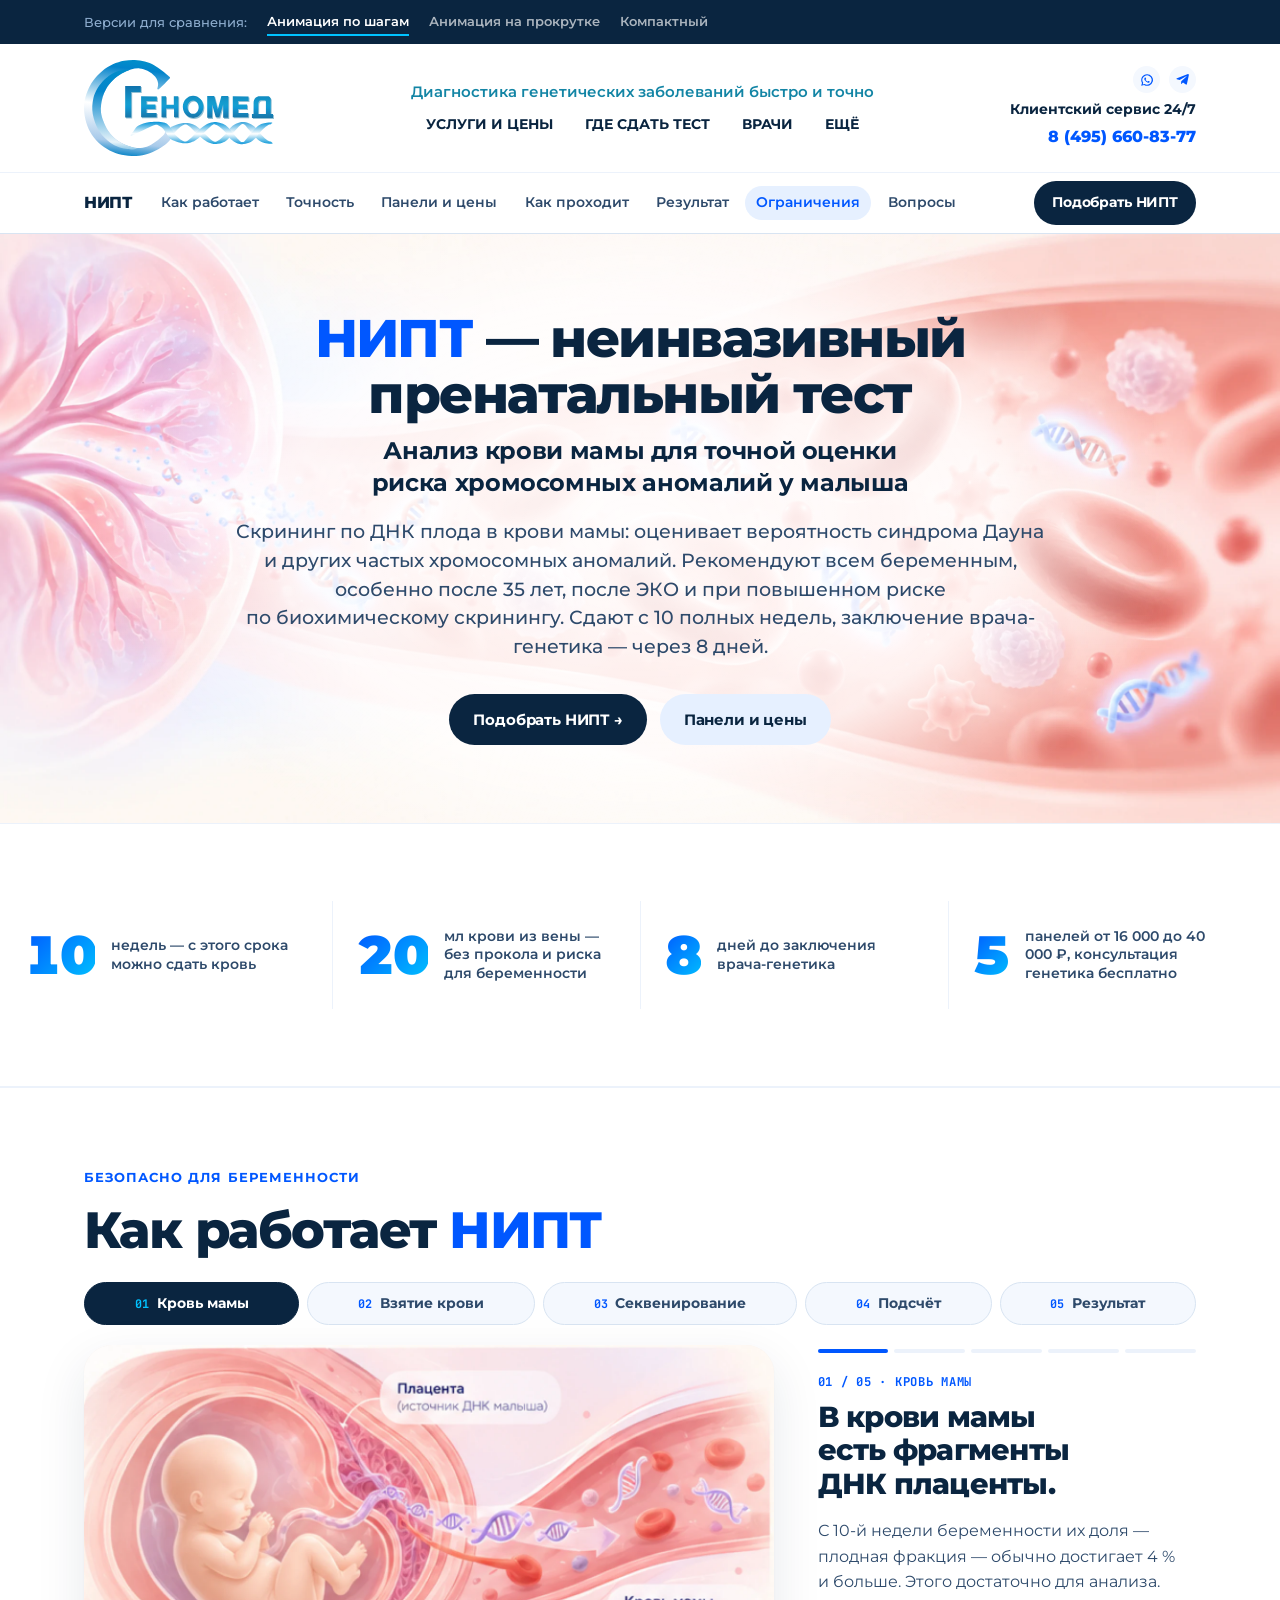
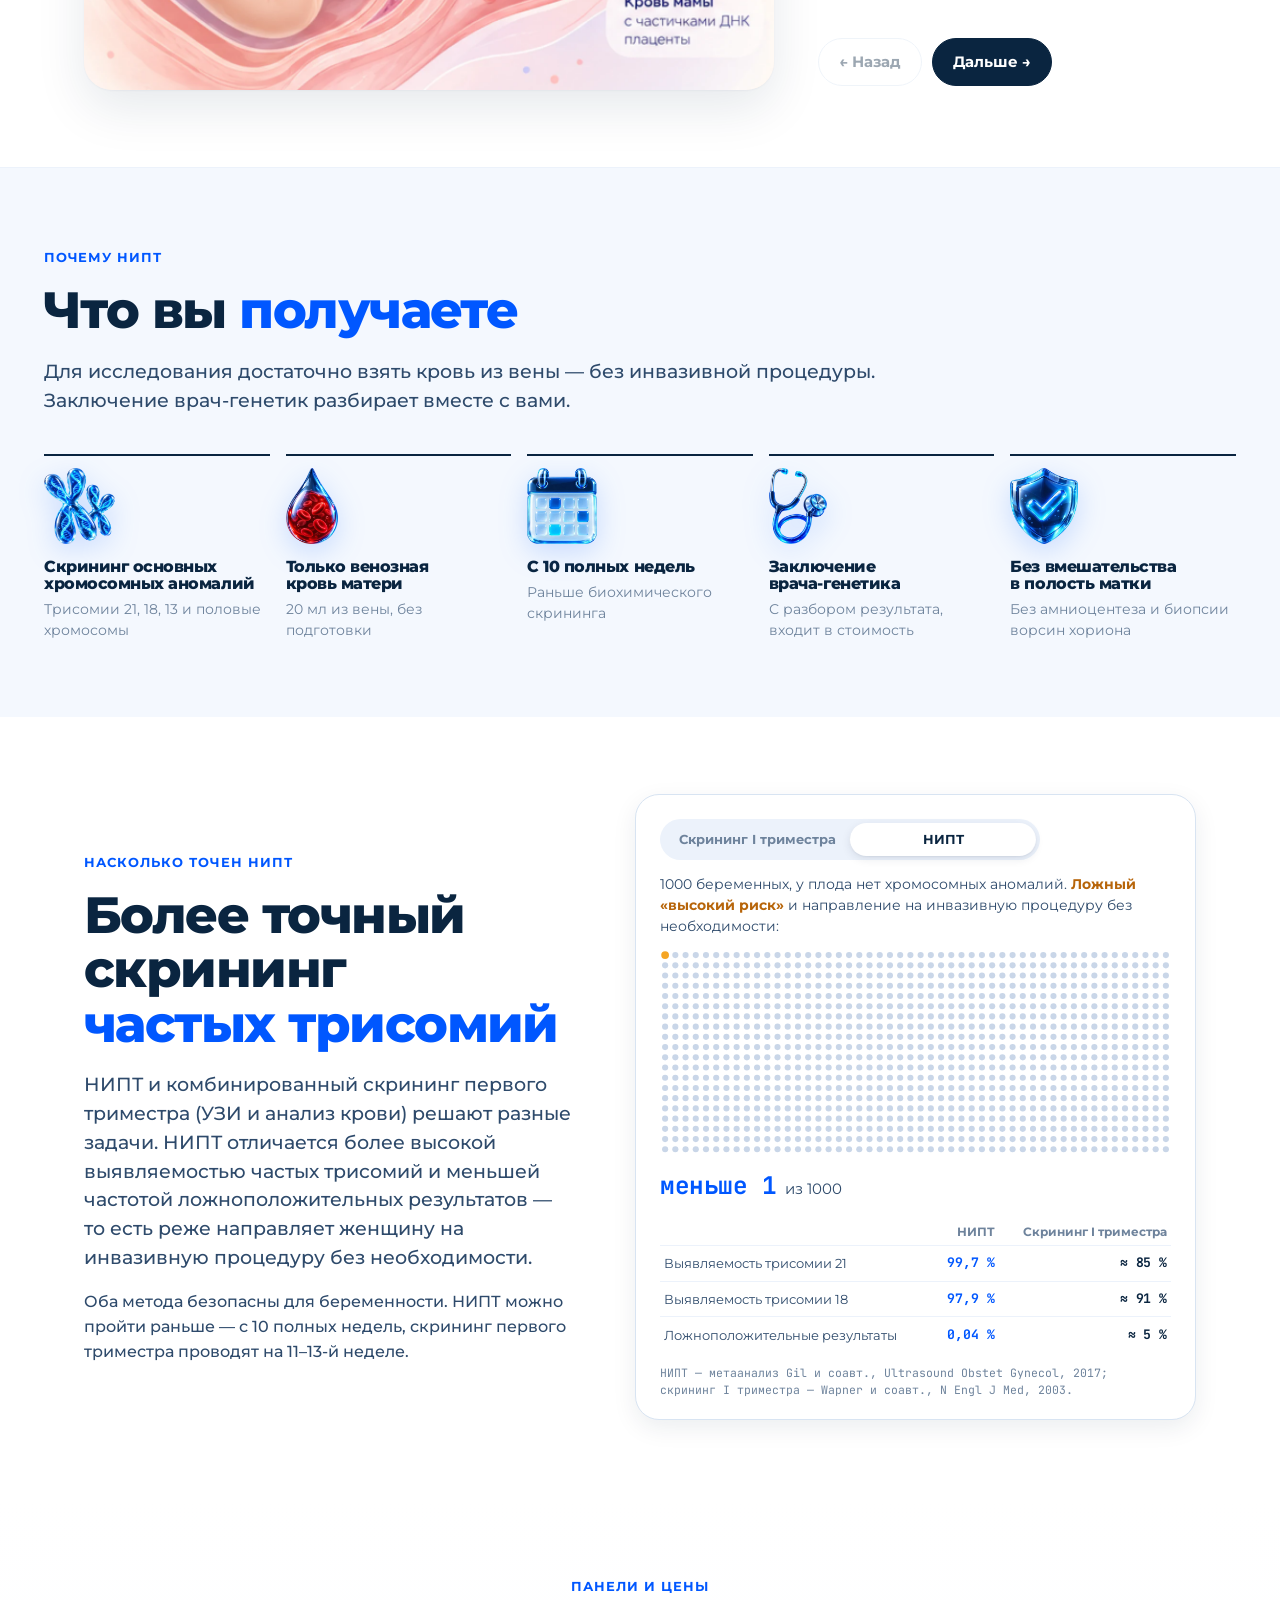
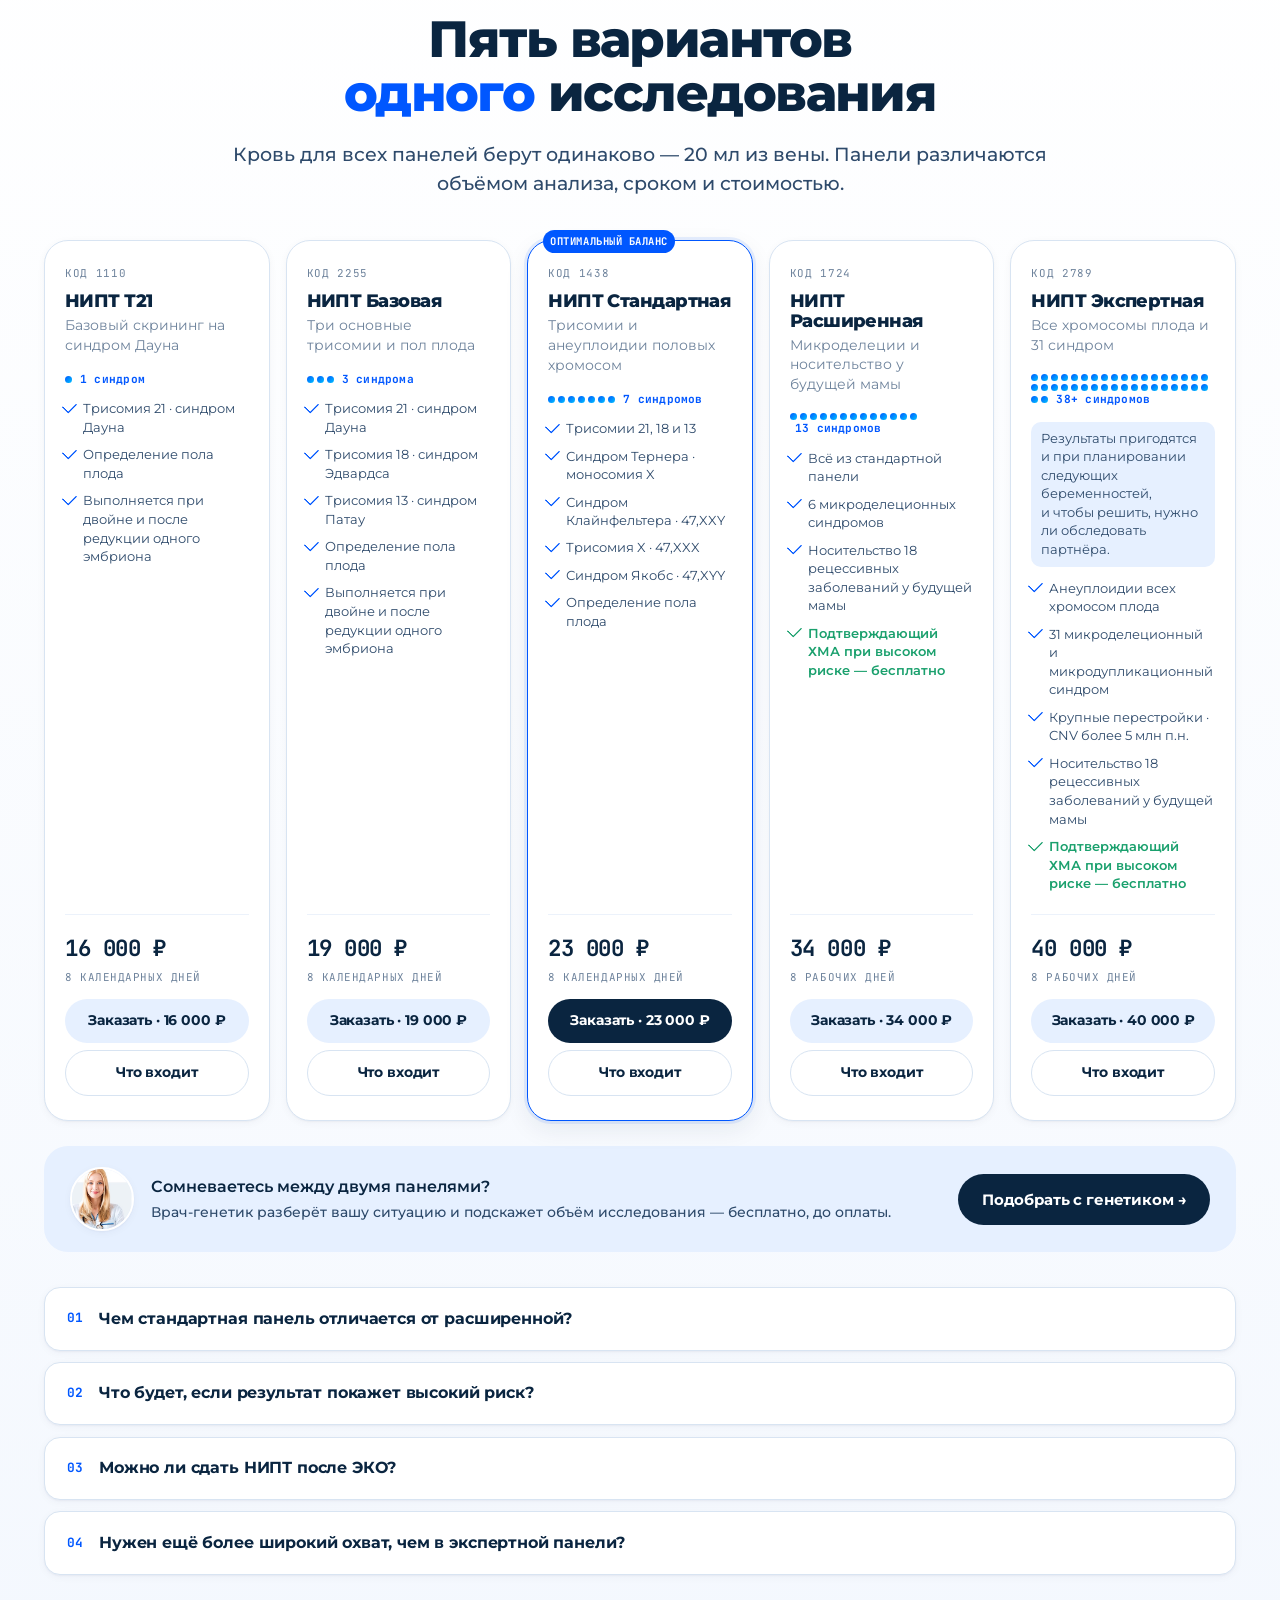
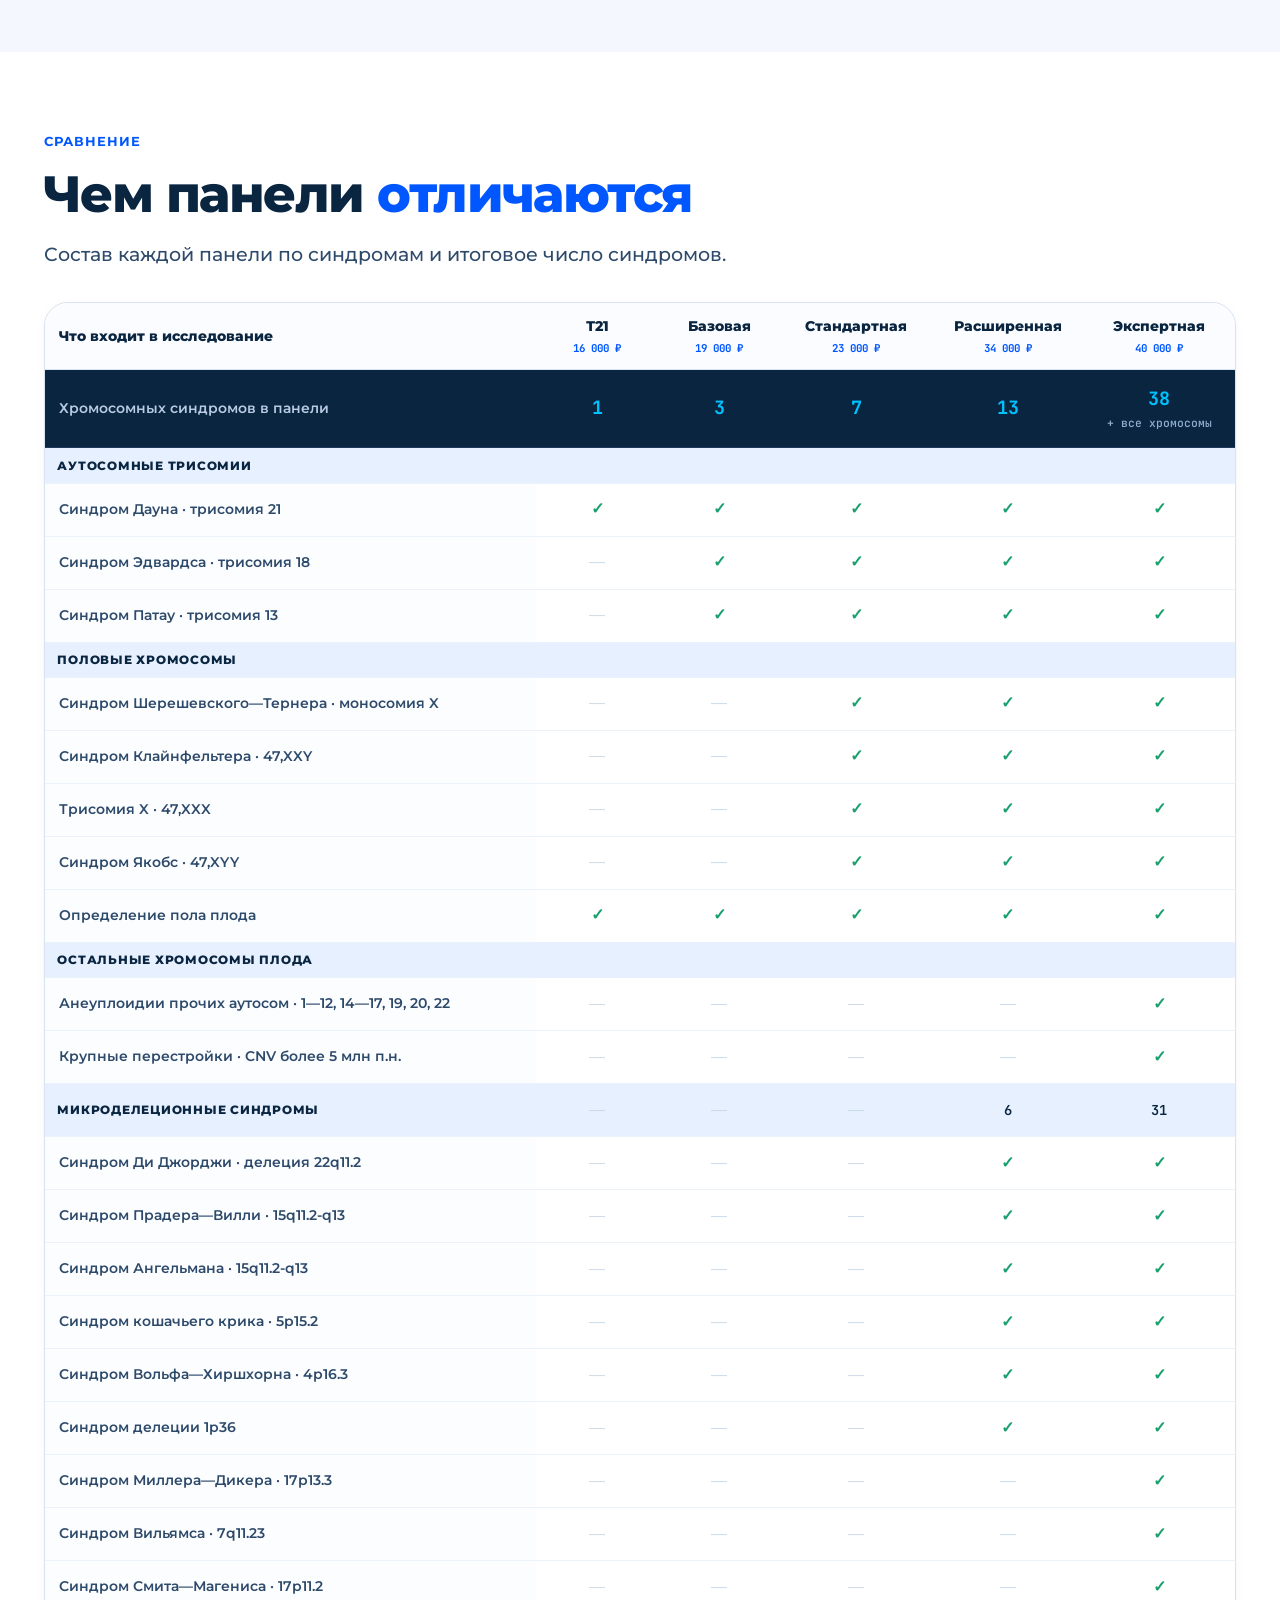
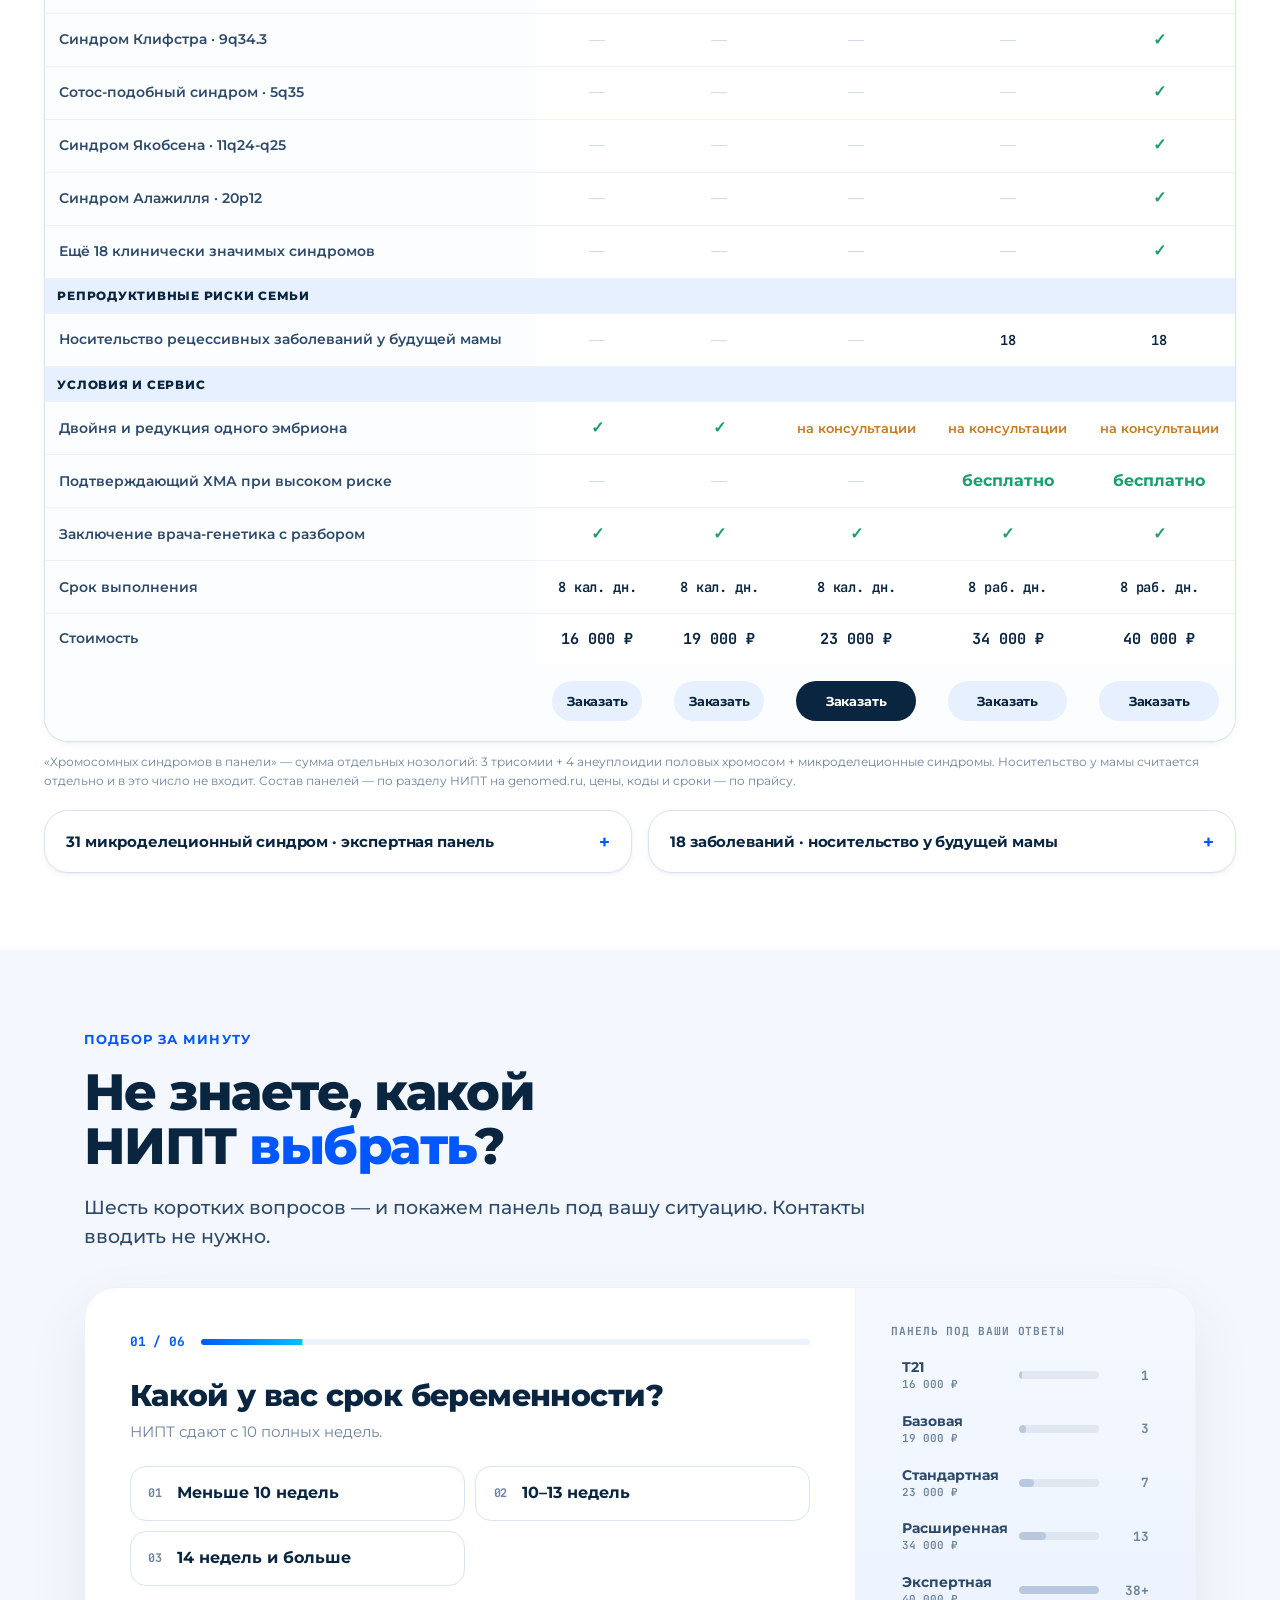
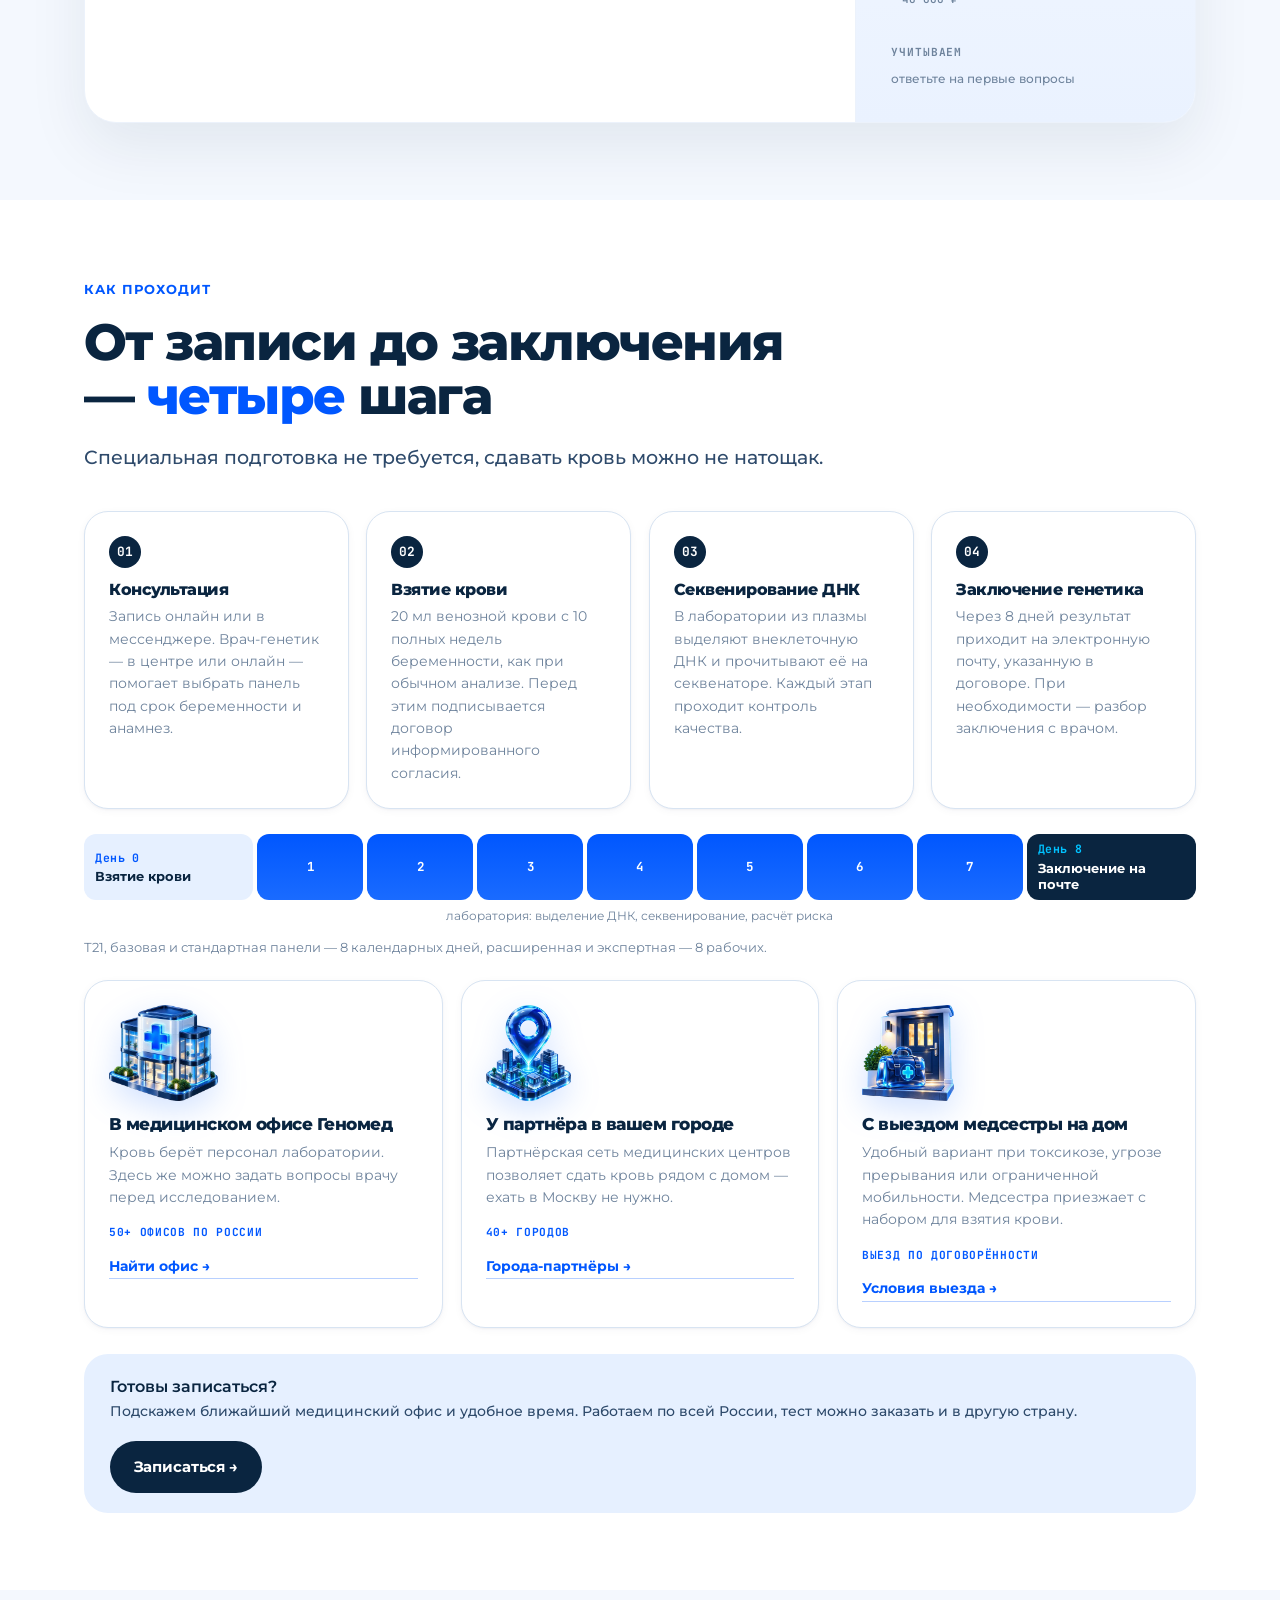
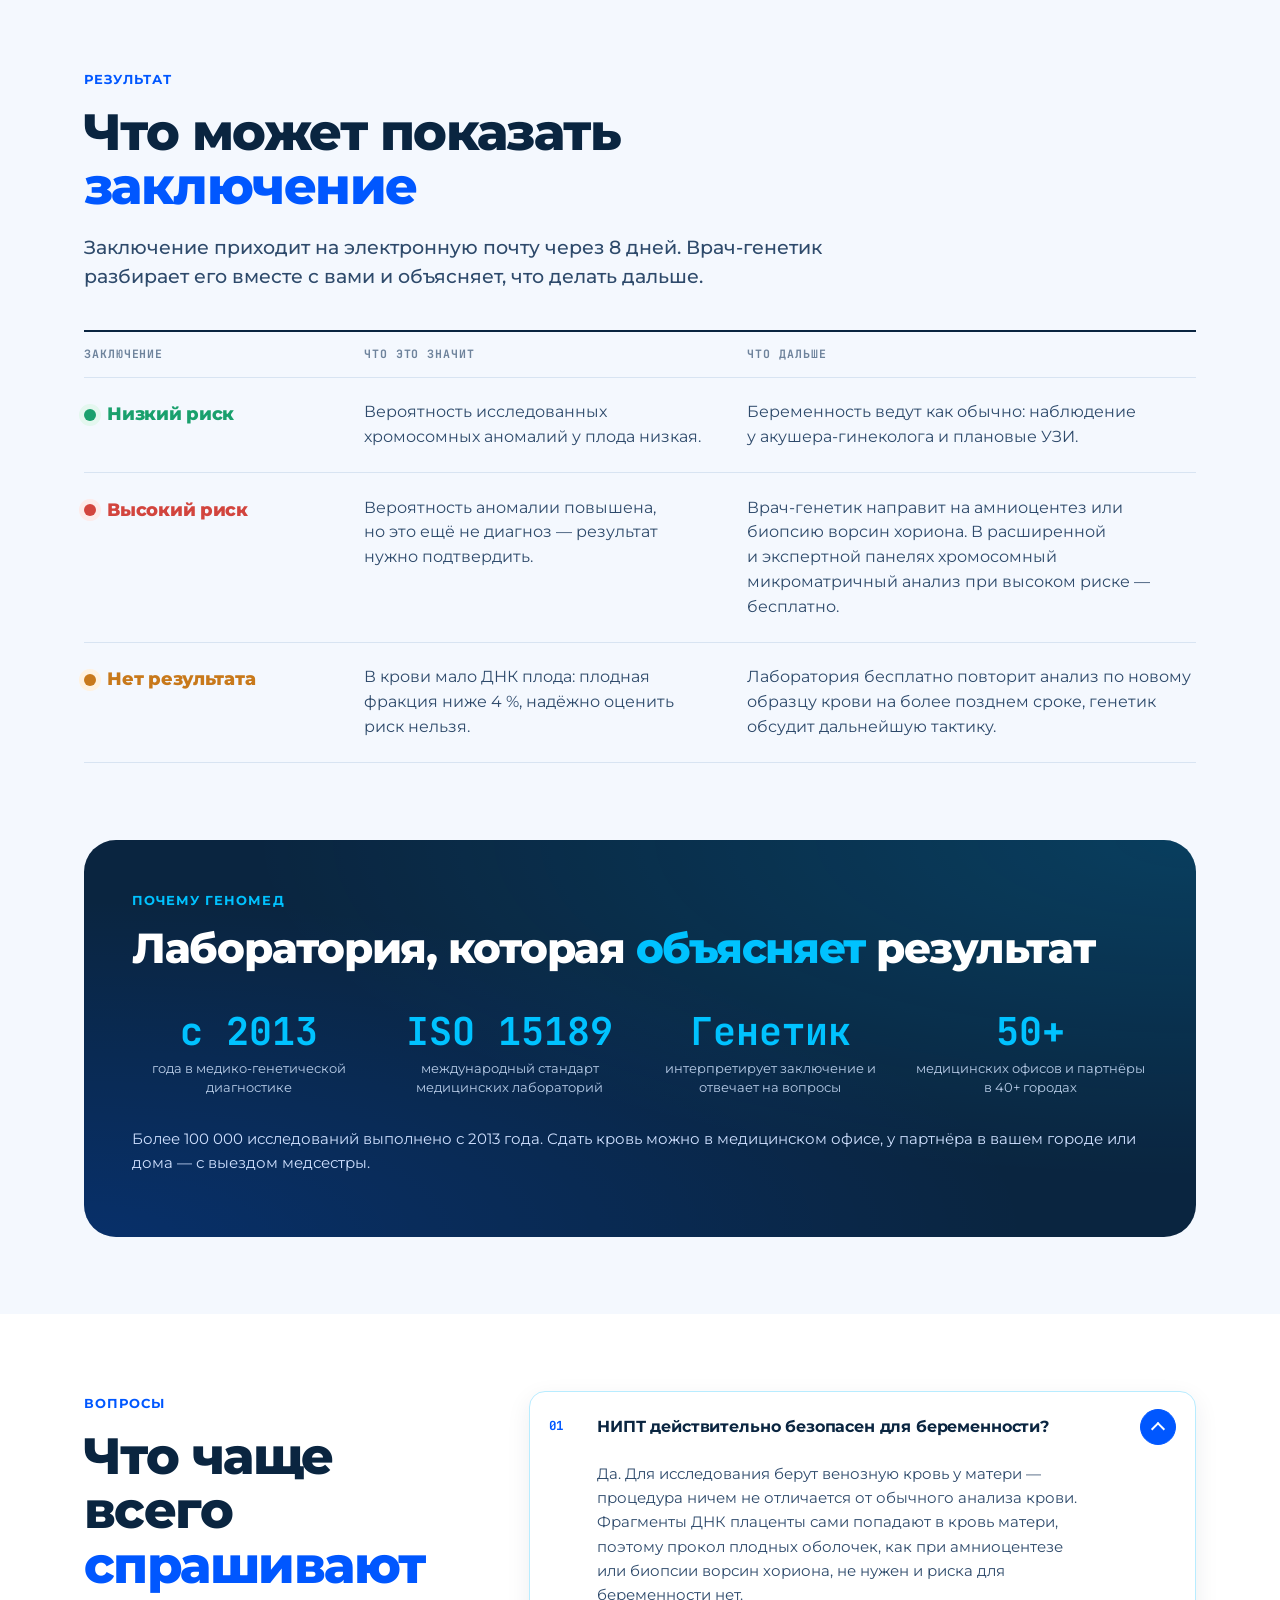
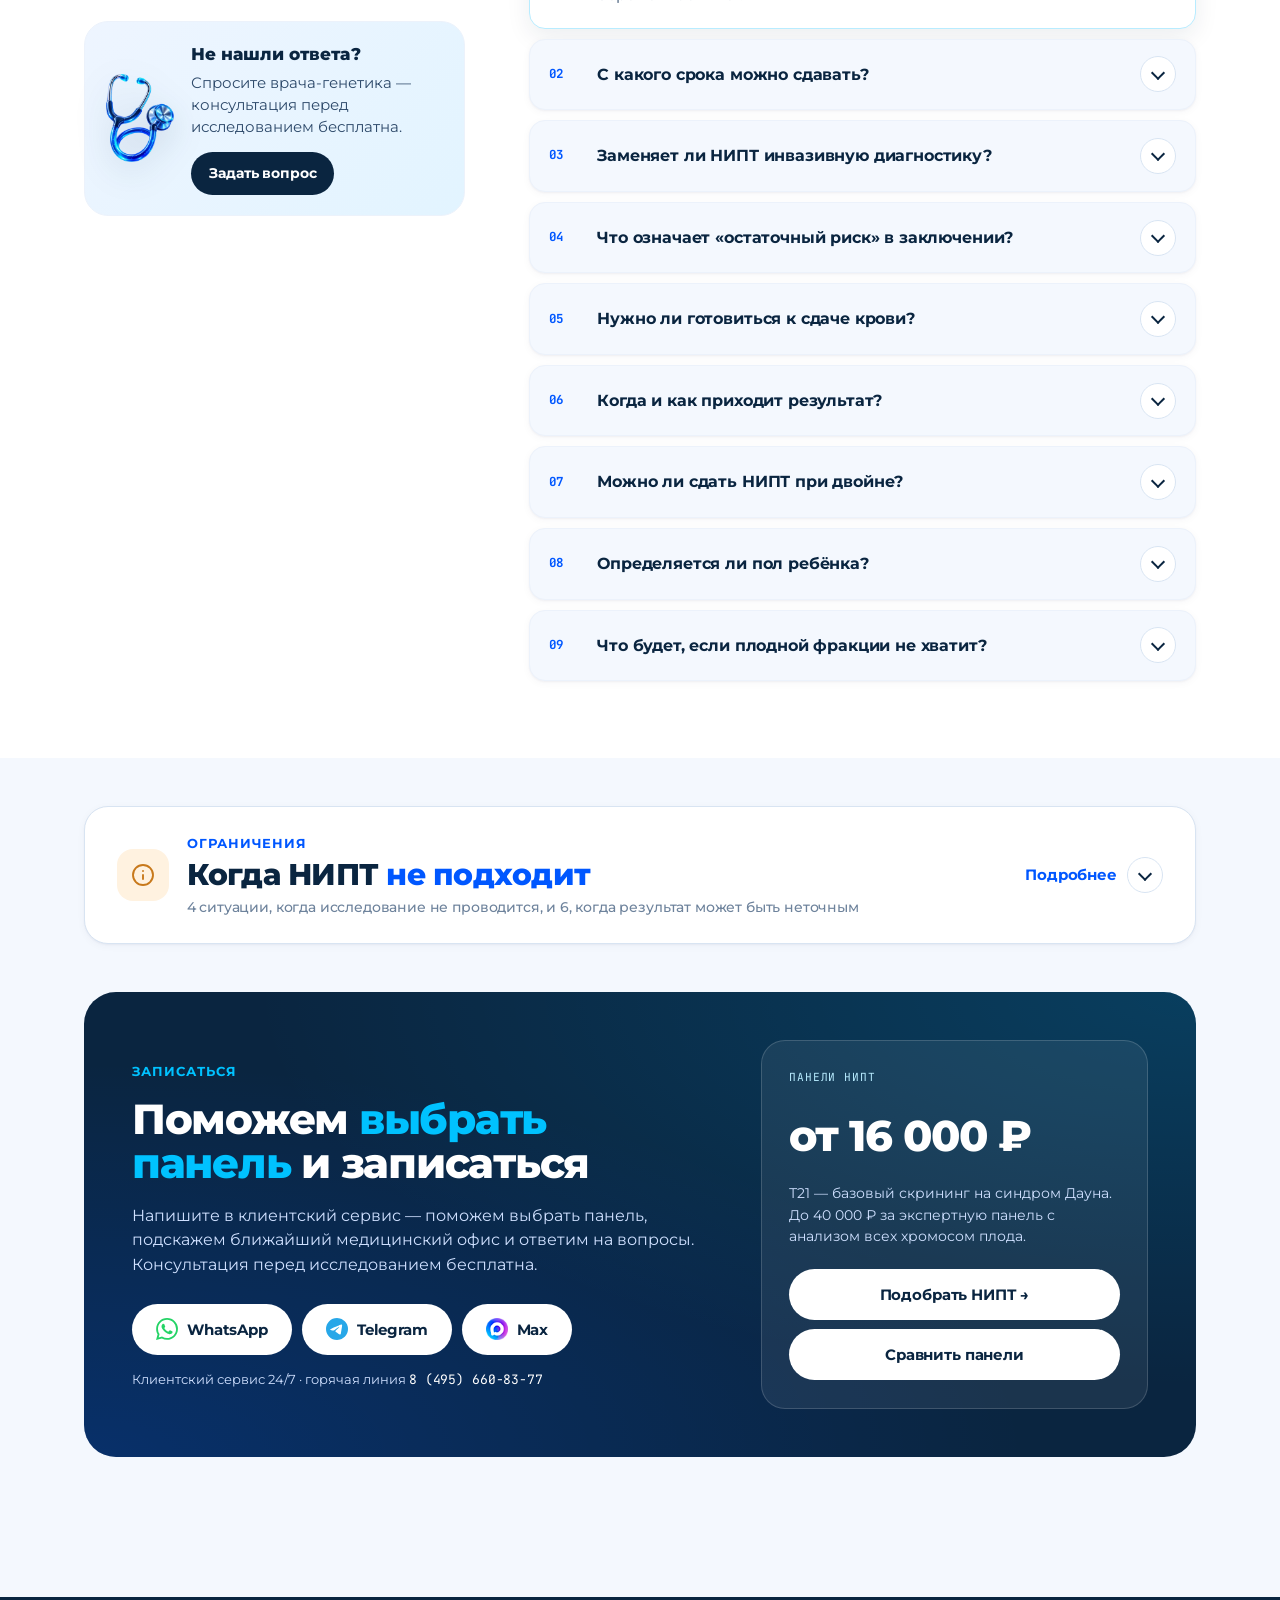
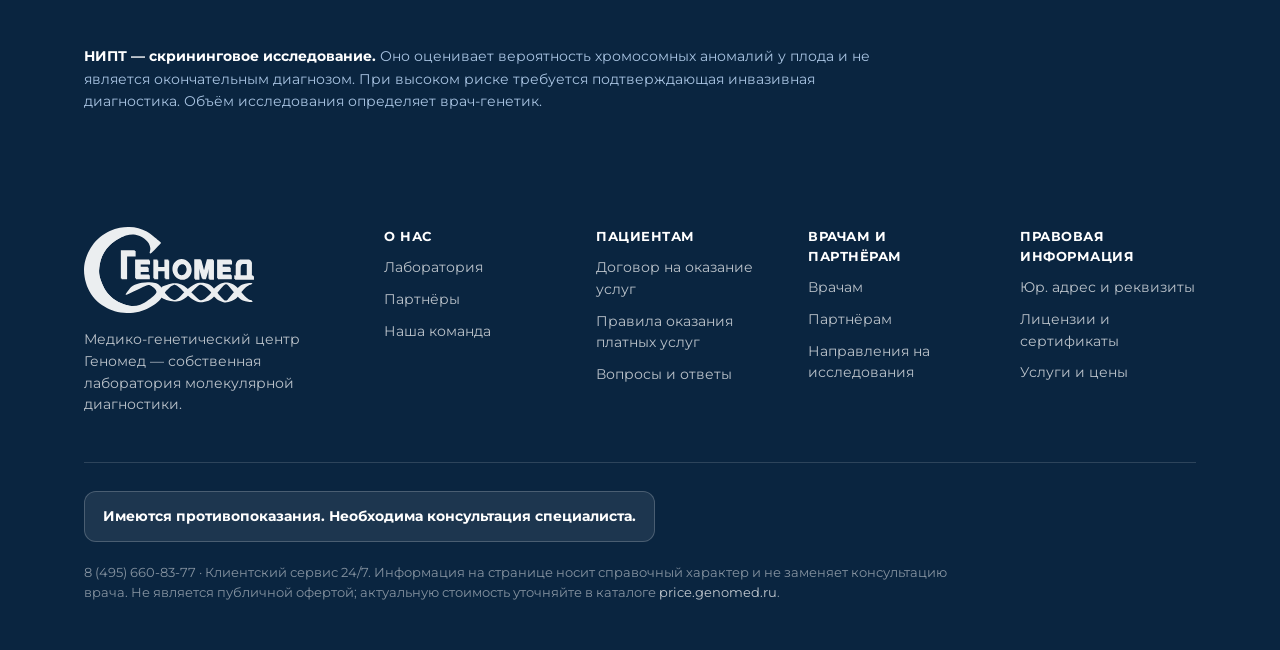
==== commit 9a962631: "НИПТ: вопросы — заголовок и «спросите генетика» слева, карточки справа; «Когда НИПТ не подходит» — р" ====
--- a/index.html
+++ b/index.html
@@ -856,10 +856,6 @@
   .v4fork__row p+p::before{content:"Что дальше: ";font-weight:700}
 }
 
-/* ===== v4: вопросы — аккордеон на линиях ===== */
-.fqg .fq{background:none !important;border:none !important;border-bottom:1px solid var(--line) !important;border-radius:0 !important;box-shadow:none !important}
-.fqg .fq__ic{display:none}
-.fqg .fqc{border-top:1px solid var(--line)}
 
 /* ===== v4: квиз — шесть вопросов, лесенка панелей ===== */
 .v4q{display:grid;grid-template-columns:minmax(0,1fr) minmax(0,340px);margin-top:2.2em;background:#fff;border:1px solid var(--line-soft);border-radius:var(--r-xl);box-shadow:0 24px 60px rgba(10,37,64,.08);overflow:hidden}
@@ -925,6 +921,59 @@
 @media(max-width:900px){.v4q{grid-template-columns:minmax(0,1fr)}.v4q__side{display:none}.v4q__now{display:block}.v4q__main{min-height:0}}
 @media(max-width:560px){.v4q__opts,.v4q__duo{grid-template-columns:minmax(0,1fr)}}
 @media(prefers-reduced-motion:reduce){.v4q *{animation:none !important;transition:none !important}}
+
+/* ===== v4: вопросы — заголовок слева, карточки справа ===== */
+.v4faq{display:grid;grid-template-columns:minmax(0,.8fr) minmax(0,1.4fr);gap:clamp(2em,5vw,4.5em);align-items:start}
+.v4faq__side{position:sticky;top:calc(96px + env(safe-area-inset-top,0px))}
+.v4faq__side h2{margin:.35em 0 0}
+.v4faq__ask{display:flex;gap:1.1em;align-items:center;margin-top:1.8em;padding:1.2em 1.3em;border-radius:var(--r-lg);background:linear-gradient(135deg,#EEF5FF,#E2F4FF);border:1px solid var(--line-soft)}
+.v4faq__ask img{width:auto;height:88px;flex:none;filter:drop-shadow(0 10px 16px rgba(10,37,64,.15))}
+.v4faq__ask b{display:block;font-family:var(--disp);font-weight:800;font-size:1.08em;color:var(--ink)}
+.v4faq__ask p{margin:.3em 0 .9em;color:var(--ink-2);font-size:.92em;line-height:1.5}
+.v4faq__list{display:grid;gap:10px;min-width:0}
+.v4fq{background:var(--bg);border:1px solid var(--line-soft);border-radius:var(--r-md);transition:background-color .2s ease-out,border-color .2s ease-out,box-shadow .2s ease-out}
+.v4fq[open]{background:#fff;border-color:var(--cyan-soft);box-shadow:var(--shadow-md)}
+.v4fq summary{list-style:none;cursor:pointer;display:grid;grid-template-columns:2.2em minmax(0,1fr) 36px;align-items:center;gap:.8em;padding:1.05em 1.2em;font-weight:700;color:var(--ink);line-height:1.35}
+.v4fq summary::-webkit-details-marker,.v4lim summary::-webkit-details-marker{display:none}
+.v4fq summary:focus-visible,.v4lim summary:focus-visible{outline:2px solid var(--blue);outline-offset:2px;border-radius:var(--r-md)}
+.v4fq__n{font-size:.78em;color:var(--blue)}
+.v4fq__a{padding:0 calc(2.4em + 36px) 1.25em calc(1.2em + 2.2em + .8em)}
+.v4fq__a p{margin:0;padding:0;color:var(--ink-2);line-height:1.6;text-wrap:pretty}
+.v4chev{flex:none;width:36px;height:36px;border-radius:50%;background:#fff;border:1px solid var(--line);position:relative;transition:transform .2s ease-out,background-color .2s ease-out,border-color .2s ease-out}
+.v4chev::after{content:"";position:absolute;left:50%;top:45%;width:8px;height:8px;border-right:2px solid var(--ink);border-bottom:2px solid var(--ink);transform:translate(-50%,-50%) rotate(45deg)}
+details[open]>summary .v4chev{transform:rotate(180deg);background:var(--blue);border-color:var(--blue)}
+details[open]>summary .v4chev::after{border-color:#fff}
+@media(hover:hover) and (pointer:fine){.v4fq:not([open]) summary:hover .v4chev,.v4lim:not([open]) summary:hover .v4chev{border-color:var(--blue)}}
+@media(max-width:900px){.v4faq{grid-template-columns:minmax(0,1fr)}.v4faq__side{position:static}}
+@media(max-width:560px){.v4fq summary{grid-template-columns:minmax(0,1fr) 32px}.v4fq__n{display:none}.v4fq__a{padding:0 1.2em 1.2em}.v4chev{width:32px;height:32px}}
+
+/* ===== v4: ограничения — раскрывающаяся полоса ===== */
+#limits.v4lim-sec{padding-block:clamp(2em,4vw,3em) !important}
+.v4lim{background:#fff;border:1px solid var(--line);border-radius:var(--r-lg);box-shadow:var(--shadow-sm);transition:box-shadow .2s ease-out}
+.v4lim[open]{box-shadow:var(--shadow-md)}
+.v4lim summary{list-style:none;cursor:pointer;display:grid;grid-template-columns:52px minmax(0,1fr) auto;gap:1.1em;align-items:center;padding:clamp(1.1em,2.5vw,1.6em) clamp(1.1em,3vw,2em)}
+.v4lim__ic{width:52px;height:52px;border-radius:16px;background:var(--warn-soft);color:var(--warn);display:grid;place-items:center}
+.v4lim__ic svg{width:24px;height:24px}
+.v4lim__t{display:grid;gap:.3em;min-width:0}
+.v4lim__t .section-eyebrow{margin:0}
+.v4lim__t b{font-family:var(--disp);font-weight:800;font-size:clamp(22px,2.4vw,30px);letter-spacing:-.025em;line-height:1.15;color:var(--ink)}
+.v4lim__t b em{color:var(--blue);font-style:normal}
+.v4lim__t small{color:var(--muted);font-size:.9em;font-weight:500;line-height:1.45}
+.v4lim__btn{display:flex;align-items:center;gap:.7em;font-weight:700;color:var(--blue);font-size:.92em}
+.v4lim__more span+span,.v4lim[open] .v4lim__more span:first-child{display:none}
+.v4lim[open] .v4lim__more span+span{display:inline}
+.v4lim__body{padding:0 clamp(1.1em,3vw,2em) clamp(1.3em,3vw,2em);border-top:1px solid var(--line-soft)}
+.v4lim__lead{margin:1.3em 0 0;max-width:70ch;color:var(--ink-2);line-height:1.6}
+.v4lim .limgrp{color:var(--blue) !important}
+.v4lim .limlist>.limrow{border-top-color:var(--line-soft)}
+.v4lim .limrow__ic{background:var(--accent-soft);border-color:#C9DDFF;color:var(--blue)}
+.v4lim .limrow h3{color:var(--ink)}
+.v4lim .limrow p{color:var(--ink-2)}
+.v4lim .limnote p{background:var(--bg);border-color:var(--line-soft);color:var(--ink-2)}
+.v4lim .limnote b{color:var(--ink)}
+.v4lim__tail{margin:1.5em 0 0;color:var(--muted);font-size:.92em}
+@media(max-width:640px){.v4lim summary{grid-template-columns:minmax(0,1fr) auto}.v4lim__ic,.v4lim__more{display:none}}
+@media(prefers-reduced-motion:reduce){.v4fq,.v4chev,.v4lim{transition:none}}
 
 /* ============================================================
    НАГЛЯДНАЯ ВЕРСИЯ
@@ -1548,32 +1597,38 @@
   </div>
 </section>
 <section id="faq" class="v3band">
-  <div class="wrap section-head">
-    <span class="section-eyebrow">Вопросы</span>
-    <h2>Что чаще всего <em>спрашивают</em></h2>
-  </div>
-  <div class="wrap fqg">
-<div class="fqc">
-<details class="fq" style="order:1" open><summary><span class="fq__ic"><svg class="v3ic" viewBox="0 0 24 24" fill="none" stroke="currentColor" stroke-width="1.9" stroke-linecap="round" stroke-linejoin="round" aria-hidden="true"><path d="M20 13c0 5-3.5 7.5-7.66 8.95a1 1 0 0 1-.67-.01C7.5 20.5 4 18 4 13V6a1 1 0 0 1 1-1c2 0 4.5-1.2 6.24-2.72a1.17 1.17 0 0 1 1.52 0C14.51 3.81 17 5 19 5a1 1 0 0 1 1 1z"/><path d="m9 12 2 2 4-4"/></svg></span><span class="fq__q"><span class="fq__n mono">01</span>НИПТ действительно безопасен для беременности?</span></summary><div class="fq__a"><p class="a">Да. Для исследования берут венозную кровь у матери — процедура ничем не отличается от обычного анализа крови. Фрагменты ДНК плаценты сами попадают в кровь матери, поэтому прокол плодных оболочек, как при амниоцентезе или биопсии ворсин хориона, не нужен и риска для беременности нет.</p></div></details>
-<details class="fq" style="order:3"><summary><span class="fq__ic"><svg class="v3ic" viewBox="0 0 24 24" fill="none" stroke="currentColor" stroke-width="1.9" stroke-linecap="round" stroke-linejoin="round" aria-hidden="true"><path d="M3 7V5a2 2 0 0 1 2-2h2"/><path d="M17 3h2a2 2 0 0 1 2 2v2"/><path d="M21 17v2a2 2 0 0 1-2 2h-2"/><path d="M7 21H5a2 2 0 0 1-2-2v-2"/><circle cx="12" cy="12" r="3"/><path d="m16 16-1.9-1.9"/></svg></span><span class="fq__q"><span class="fq__n mono">03</span>Заменяет ли НИПТ инвазивную диагностику?</span></summary><div class="fq__a"><p class="a">Нет. НИПТ — скрининговое исследование: оно оценивает вероятность хромосомной аномалии, но не устанавливает диагноз. При высоком риске результат подтверждают инвазивной диагностикой с последующим хромосомным анализом. В расширенной и экспертной панелях Геномед такое подтверждение выполняется бесплатно.</p></div></details>
-<details class="fq" style="order:5"><summary><span class="fq__ic"><svg class="v3ic" viewBox="0 0 24 24" fill="none" stroke="currentColor" stroke-width="1.9" stroke-linecap="round" stroke-linejoin="round" aria-hidden="true"><circle cx="12" cy="12" r="10"/><path d="M12 16v-4"/><path d="M12 8h.01"/></svg></span><span class="fq__q"><span class="fq__n mono">05</span>Нужно ли готовиться к сдаче крови?</span></summary><div class="fq__a"><p class="a">Специальная подготовка не требуется. Сдавать кровь можно не натощак, диета и отмена препаратов не нужны. Для исследования берут 20 мл венозной крови.</p></div></details>
-<details class="fq" style="order:7"><summary><span class="fq__ic"><svg class="v3ic" viewBox="0 0 24 24" fill="none" stroke="currentColor" stroke-width="1.9" stroke-linecap="round" stroke-linejoin="round" aria-hidden="true"><path d="M9 12h.01"/><path d="M15 12h.01"/><path d="M10 16c.5.3 1.2.5 2 .5s1.5-.2 2-.5"/><path d="M19 6.3a9 9 0 0 1 1.8 3.9 2 2 0 0 1 0 3.6 9 9 0 0 1-17.6 0 2 2 0 0 1 0-3.6A9 9 0 0 1 12 3c2 0 3.5 1.1 3.5 2.5s-.9 2.5-2 2.5c-.8 0-1.5-.4-1.5-1"/></svg></span><span class="fq__q"><span class="fq__n mono">07</span>Можно ли сдать НИПТ при двойне?</span></summary><div class="fq__a"><p class="a">При двуплодной беременности и после редукции одного эмбриона выполняются панели Т21 и базовая. Панели с анеуплоидиями половых хромосом при двойне не применяются: ДНК каждого плода в крови матери разделить нельзя. При тройне и большем числе плодов исследование не проводится.</p></div></details>
-<details class="fq" style="order:9"><summary><span class="fq__ic"><svg class="v3ic" viewBox="0 0 24 24" fill="none" stroke="currentColor" stroke-width="1.9" stroke-linecap="round" stroke-linejoin="round" aria-hidden="true"><path d="M7 16.3c2.2 0 4-1.83 4-4.05 0-1.16-.57-2.26-1.71-3.19S7.29 6.75 7 5.3c-.29 1.45-1.14 2.84-2.29 3.76S3 11.1 3 12.25c0 2.22 1.8 4.05 4 4.05z"/><path d="M12.56 6.6A10.97 10.97 0 0 0 14 3.02c.5 2.5 2 4.9 4 6.5s3 3.5 3 5.5a6.98 6.98 0 0 1-11.91 4.97"/></svg></span><span class="fq__q"><span class="fq__n mono">09</span>Что будет, если плодной фракции не хватит?</span></summary><div class="fq__a"><p class="a">Доля ДНК плода определяется уже в ходе исследования. Если она ниже 4 %, достоверный результат получить нельзя — лаборатория бесплатно выполняет анализ нового образца крови на большем сроке. Низкая плодная фракция сама по себе считается поводом обсудить с генетиком дальнейшую тактику.</p></div></details>
-</div><div class="fqc">
-<details class="fq" style="order:2"><summary><span class="fq__ic"><svg class="v3ic" viewBox="0 0 24 24" fill="none" stroke="currentColor" stroke-width="1.9" stroke-linecap="round" stroke-linejoin="round" aria-hidden="true"><path d="M8 2v4"/><path d="M16 2v4"/><rect width="18" height="18" x="3" y="4" rx="2"/><path d="M3 10h18"/></svg></span><span class="fq__q"><span class="fq__n mono">02</span>С какого срока можно сдавать?</span></summary><div class="fq__a"><p class="a">С 10 полных недель беременности: к этому сроку доля ДНК плода в материнской крови обычно достигает необходимых 4 % и выше. Верхней границы срока практически нет. Плодная фракция определяется в процессе исследования — если она оказалась ниже 4 %, кровь потребуется сдать повторно на более позднем сроке.</p></div></details>
-<details class="fq" style="order:4"><summary><span class="fq__ic"><svg class="v3ic" viewBox="0 0 24 24" fill="none" stroke="currentColor" stroke-width="1.9" stroke-linecap="round" stroke-linejoin="round" aria-hidden="true"><path d="M22 12h-2.48a2 2 0 0 0-1.93 1.46l-2.35 8.36a.25.25 0 0 1-.48 0L9.24 2.18a.25.25 0 0 0-.48 0l-2.35 8.36A2 2 0 0 1 4.49 12H2"/></svg></span><span class="fq__q"><span class="fq__n mono">04</span>Что означает «остаточный риск» в заключении?</span></summary><div class="fq__a"><p class="a">Это вероятность того, что при низком риске по результату хромосомная аномалия у плода всё же есть. Для НИПТ она очень мала: надёжность низкого результата (NPV) превышает 99,9 %, но формально остаточный риск не равен нулю.</p></div></details>
-<details class="fq" style="order:6"><summary><span class="fq__ic"><svg class="v3ic" viewBox="0 0 24 24" fill="none" stroke="currentColor" stroke-width="1.9" stroke-linecap="round" stroke-linejoin="round" aria-hidden="true"><circle cx="12" cy="12" r="10"/><polyline points="12 6 12 12 16 14"/></svg></span><span class="fq__q"><span class="fq__n mono">06</span>Когда и как приходит результат?</span></summary><div class="fq__a"><p class="a">Через 8 дней после взятия крови заключение врача-генетика приходит на электронную почту, указанную в договоре. Для панелей Т21, базовой и стандартной срок считается в календарных днях, для расширенной и экспертной — в рабочих. Разбор заключения с врачом-генетиком входит в стоимость.</p></div></details>
-<details class="fq" style="order:8"><summary><span class="fq__ic"><svg class="v3ic" viewBox="0 0 24 24" fill="none" stroke="currentColor" stroke-width="1.9" stroke-linecap="round" stroke-linejoin="round" aria-hidden="true"><circle cx="12" cy="8" r="5"/><path d="M20 21a8 8 0 0 0-16 0"/></svg></span><span class="fq__q"><span class="fq__n mono">08</span>Определяется ли пол ребёнка?</span></summary><div class="fq__a"><p class="a">Да, определение пола плода входит во все пять панелей. Если вы не хотите знать пол до родов, скажите об этом при записи — врач не назовёт его при разборе заключения.</p></div></details>
-</div>
+  <div class="wrap v4faq">
+    <div class="v4faq__side">
+      <span class="section-eyebrow">Вопросы</span>
+      <h2>Что чаще всего <em>спрашивают</em></h2>
+      <div class="v4faq__ask"><img src="img/ic-doctor.webp" alt="" width="216" height="280" loading="lazy">
+        <div><b>Не&nbsp;нашли ответа?</b><p>Спросите врача-генетика&nbsp;— консультация перед исследованием бесплатна.</p>
+        <a class="btn-lnipt btn-lnipt--primary btn-lnipt--sm" href="#modal-callback"><span>Задать вопрос</span></a></div></div>
+    </div>
+    <div class="v4faq__list">
+<details class="v4fq" open><summary><span class="v4fq__n mono">01</span><span class="v4fq__q">НИПТ действительно безопасен для беременности?</span><span class="v4chev" aria-hidden="true"></span></summary><div class="v4fq__a"><p class="a">Да. Для исследования берут венозную кровь у матери — процедура ничем не отличается от обычного анализа крови. Фрагменты ДНК плаценты сами попадают в кровь матери, поэтому прокол плодных оболочек, как при амниоцентезе или биопсии ворсин хориона, не нужен и риска для беременности нет.</p></div></details>
+<details class="v4fq"><summary><span class="v4fq__n mono">02</span><span class="v4fq__q">С какого срока можно сдавать?</span><span class="v4chev" aria-hidden="true"></span></summary><div class="v4fq__a"><p class="a">С 10 полных недель беременности: к этому сроку доля ДНК плода в материнской крови обычно достигает необходимых 4 % и выше. Верхней границы срока практически нет. Плодная фракция определяется в процессе исследования — если она оказалась ниже 4 %, кровь потребуется сдать повторно на более позднем сроке.</p></div></details>
+<details class="v4fq"><summary><span class="v4fq__n mono">03</span><span class="v4fq__q">Заменяет ли НИПТ инвазивную диагностику?</span><span class="v4chev" aria-hidden="true"></span></summary><div class="v4fq__a"><p class="a">Нет. НИПТ — скрининговое исследование: оно оценивает вероятность хромосомной аномалии, но не устанавливает диагноз. При высоком риске результат подтверждают инвазивной диагностикой с последующим хромосомным анализом. В расширенной и экспертной панелях Геномед такое подтверждение выполняется бесплатно.</p></div></details>
+<details class="v4fq"><summary><span class="v4fq__n mono">04</span><span class="v4fq__q">Что означает «остаточный риск» в заключении?</span><span class="v4chev" aria-hidden="true"></span></summary><div class="v4fq__a"><p class="a">Это вероятность того, что при низком риске по результату хромосомная аномалия у плода всё же есть. Для НИПТ она очень мала: надёжность низкого результата (NPV) превышает 99,9 %, но формально остаточный риск не равен нулю.</p></div></details>
+<details class="v4fq"><summary><span class="v4fq__n mono">05</span><span class="v4fq__q">Нужно ли готовиться к сдаче крови?</span><span class="v4chev" aria-hidden="true"></span></summary><div class="v4fq__a"><p class="a">Специальная подготовка не требуется. Сдавать кровь можно не натощак, диета и отмена препаратов не нужны. Для исследования берут 20 мл венозной крови.</p></div></details>
+<details class="v4fq"><summary><span class="v4fq__n mono">06</span><span class="v4fq__q">Когда и как приходит результат?</span><span class="v4chev" aria-hidden="true"></span></summary><div class="v4fq__a"><p class="a">Через 8 дней после взятия крови заключение врача-генетика приходит на электронную почту, указанную в договоре. Для панелей Т21, базовой и стандартной срок считается в календарных днях, для расширенной и экспертной — в рабочих. Разбор заключения с врачом-генетиком входит в стоимость.</p></div></details>
+<details class="v4fq"><summary><span class="v4fq__n mono">07</span><span class="v4fq__q">Можно ли сдать НИПТ при двойне?</span><span class="v4chev" aria-hidden="true"></span></summary><div class="v4fq__a"><p class="a">При двуплодной беременности и после редукции одного эмбриона выполняются панели Т21 и базовая. Панели с анеуплоидиями половых хромосом при двойне не применяются: ДНК каждого плода в крови матери разделить нельзя. При тройне и большем числе плодов исследование не проводится.</p></div></details>
+<details class="v4fq"><summary><span class="v4fq__n mono">08</span><span class="v4fq__q">Определяется ли пол ребёнка?</span><span class="v4chev" aria-hidden="true"></span></summary><div class="v4fq__a"><p class="a">Да, определение пола плода входит во все пять панелей. Если вы не хотите знать пол до родов, скажите об этом при записи — врач не назовёт его при разборе заключения.</p></div></details>
+<details class="v4fq"><summary><span class="v4fq__n mono">09</span><span class="v4fq__q">Что будет, если плодной фракции не хватит?</span><span class="v4chev" aria-hidden="true"></span></summary><div class="v4fq__a"><p class="a">Доля ДНК плода определяется уже в ходе исследования. Если она ниже 4 %, достоверный результат получить нельзя — лаборатория бесплатно выполняет анализ нового образца крови на большем сроке. Низкая плодная фракция сама по себе считается поводом обсудить с генетиком дальнейшую тактику.</p></div></details>
+    </div>
   </div>
 </section>
-<section id="limits" style="padding-top:0">
+<section id="limits" class="v4lim-sec">
   <div class="wrap">
-    <div class="deep">
-      <span class="section-eyebrow" style="color:var(--cyan)">Ограничения</span>
-      <h2 style="font-size:clamp(26px,3.4vw,42px) !important">Когда НИПТ <em style="color:var(--cyan)">не&nbsp;подходит</em></h2>
-      <p style="max-width:66ch;margin:1em 0 0">Часть ограничений связана с&nbsp;биологией метода: в&nbsp;этих ситуациях ДНК в&nbsp;крови мамы не&nbsp;отражает хромосомный набор плода или её недостаточно для надёжного анализа.</p>
-
+    <details class="v4lim">
+      <summary>
+        <span class="v4lim__ic"><svg class="v3ic" viewBox="0 0 24 24" fill="none" stroke="currentColor" stroke-width="1.9" stroke-linecap="round" stroke-linejoin="round" aria-hidden="true"><circle cx="12" cy="12" r="10"/><path d="M12 16v-4"/><path d="M12 8h.01"/></svg></span>
+        <span class="v4lim__t"><span class="section-eyebrow">Ограничения</span><b>Когда НИПТ <em>не&nbsp;подходит</em></b>
+          <small>4 ситуации, когда исследование не&nbsp;проводится, и&nbsp;6, когда результат может быть неточным</small></span>
+        <span class="v4lim__btn"><span class="v4lim__more"><span>Подробнее</span><span>Свернуть</span></span><span class="v4chev" aria-hidden="true"></span></span>
+      </summary>
+      <div class="v4lim__body">
+      <p class="v4lim__lead">Часть ограничений связана с&nbsp;биологией метода: в&nbsp;этих ситуациях ДНК в&nbsp;крови мамы не&nbsp;отражает хромосомный набор плода или её недостаточно для надёжного анализа.</p>
       <h3 class="limgrp">Исследование не&nbsp;проводится</h3>
       <div class="limlist">
         <div class="limrow"><span class="limrow__ic"><svg viewBox="0 0 24 24" fill="none" stroke="currentColor" stroke-width="1.8" stroke-linecap="round" stroke-linejoin="round"><rect x="3" y="4" width="18" height="18" rx="2"/><path d="M16 2v4M8 2v4M3 10h18"/><path d="m14 14-4 4M10 14l4 4"/></svg></span>
@@ -1606,8 +1661,9 @@
         <p><b>Чего НИПТ не&nbsp;выявляет.</b> Транслокационную и&nbsp;мозаичную формы синдромов Дауна, Эдвардса и&nbsp;Патау.</p>
         <p><b>Когда лучше сразу диагностика.</b> Если по&nbsp;УЗИ уже найдены маркеры или пороки развития плода и&nbsp;нет противопоказаний, врач рекомендует не&nbsp;НИПТ, а&nbsp;амниоцентез или биопсию ворсин хориона.</p>
       </div>
-      <p style="margin-top:1.8em;font-size:.92em">Все ограничения врач-генетик разбирает индивидуально на&nbsp;консультации перед исследованием.</p>
-    </div>
+      <p class="v4lim__tail">Все ограничения врач-генетик разбирает индивидуально на&nbsp;консультации перед исследованием.</p>
+      </div>
+    </details>
   </div>
 </section>
 <section id="cta" style="padding-top:0">
@@ -1862,6 +1918,14 @@
   prog(0, false);
 })();
 
+/* ограничения: ссылка «Ограничения» в меню раскрывает блок */
+(function () {
+  var d = document.querySelector('.v4lim');
+  if (!d) return;
+  document.querySelectorAll('a[href="#limits"]').forEach(function (a) { a.addEventListener('click', function () { d.open = true; }); });
+  if (location.hash === '#limits') d.open = true;
+})();
+
 
 /* ============================================================
    2. ЯКОРНАЯ НАВИГАЦИЯ — подсветка текущего раздела
